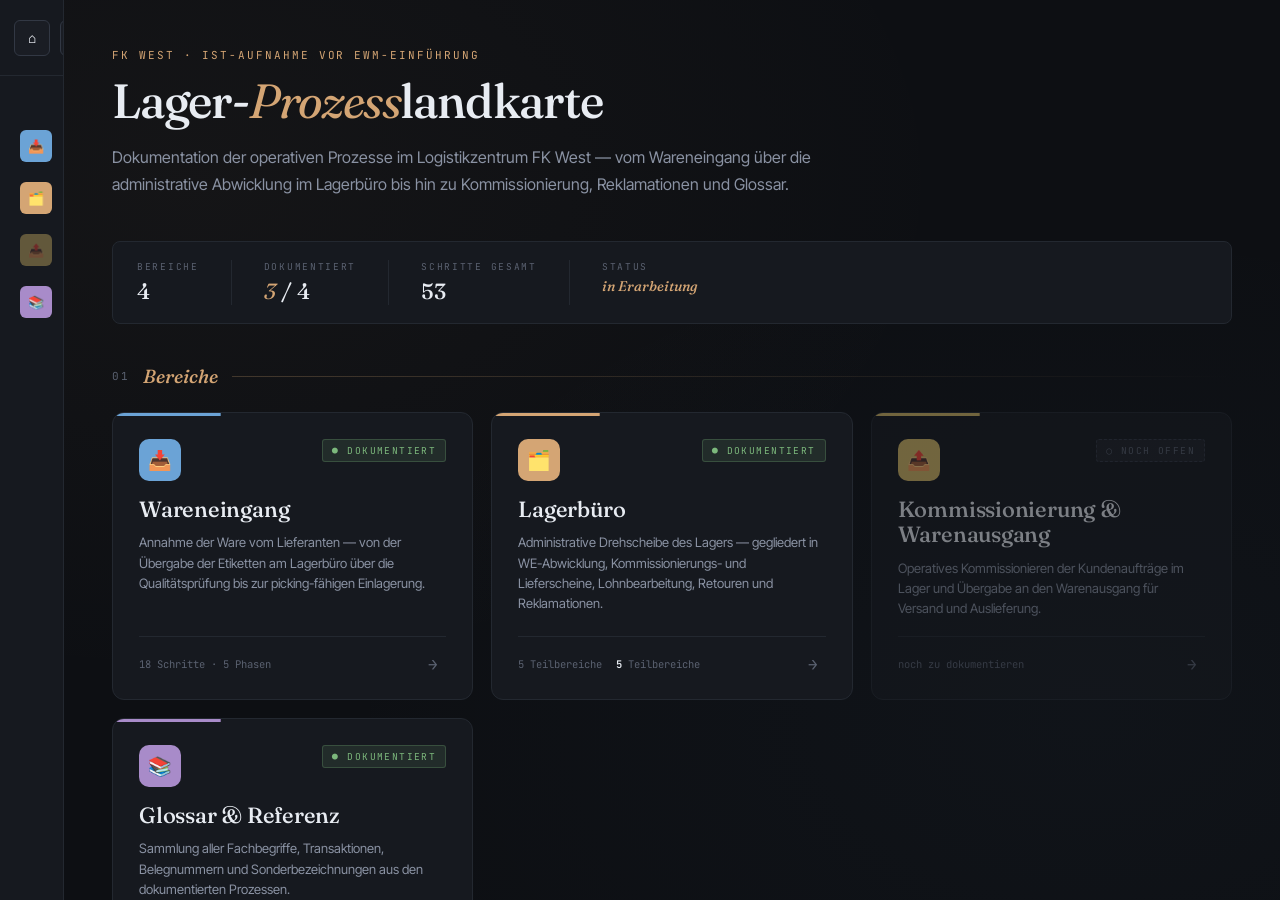
==== index.html @ 5bb80fdd "Add files via upload" ====
<!DOCTYPE html>
<html lang="de">
<head>
<meta charset="UTF-8">
<meta name="viewport" content="width=device-width, initial-scale=1.0">
<title>Lager-Prozesslandkarte FK West</title>
<link rel="preconnect" href="https://fonts.googleapis.com">
<link rel="preconnect" href="https://fonts.gstatic.com" crossorigin>
<link href="https://fonts.googleapis.com/css2?family=JetBrains+Mono:wght@400;500;600&family=Fraunces:opsz,wght@9..144,400;9..144,500;9..144,600;9..144,700&family=Inter+Tight:wght@300;400;500;600;700&display=swap" rel="stylesheet">
<style>
  :root {
    --bg: #0d0f13;
    --bg-elevated: #16191f;
    --bg-card: #1a1d24;
    --bg-subtle: #12141a;
    --border: #232830;
    --border-bright: #323844;
    --text: #e8ecf2;
    --text-muted: #8a92a3;
    --text-dim: #5a6170;
    --accent: #d4a574;
    --accent-bright: #e8b97f;
    --accent-dim: #8b6f4f;
    --blue: #6ba3d6;
    --green: #7cb87c;
    --yellow: #d4b867;
    --red: #cf6f6f;
    --purple: #a88bc9;
  }

  * { box-sizing: border-box; margin: 0; padding: 0; }
  html, body { height: 100%; overflow: hidden; }

  body {
    font-family: 'Inter Tight', sans-serif;
    background: var(--bg);
    color: var(--text);
    background-image:
      radial-gradient(ellipse at 15% 20%, rgba(212, 165, 116, 0.04), transparent 50%),
      radial-gradient(ellipse at 85% 80%, rgba(107, 163, 214, 0.03), transparent 50%);
  }

  .app {
    display: grid;
    grid-template-columns: auto 1fr;
    height: 100vh;
    width: 100vw;
  }

  /* ============= SIDEBAR ============= */
  .sidebar {
    background: var(--bg-elevated);
    border-right: 1px solid var(--border);
    display: flex;
    flex-direction: column;
    width: 64px;
    transition: width 0.4s cubic-bezier(0.32, 0.72, 0, 1);
    overflow: hidden;
    position: relative;
    z-index: 20;
  }

  .sidebar.expanded { width: 340px; }

  .sidebar-header {
    padding: 16px 14px;
    border-bottom: 1px solid var(--border);
    display: flex;
    align-items: center;
    gap: 10px;
    min-height: 76px;
    flex-shrink: 0;
  }

  .sb-btn {
    width: 36px;
    height: 36px;
    border: 1px solid var(--border-bright);
    background: var(--bg-card);
    color: var(--text);
    border-radius: 6px;
    cursor: pointer;
    display: flex;
    align-items: center;
    justify-content: center;
    transition: all 0.2s;
    flex-shrink: 0;
    font-family: 'JetBrains Mono', monospace;
    font-size: 14px;
  }

  .sb-btn:hover {
    border-color: var(--accent);
    color: var(--accent);
  }

  .sidebar-title {
    overflow: hidden;
    white-space: nowrap;
    opacity: 0;
    transition: opacity 0.3s;
  }

  .sidebar.expanded .sidebar-title {
    opacity: 1;
    transition-delay: 0.15s;
  }

  .sidebar-title .eyebrow {
    font-family: 'JetBrains Mono', monospace;
    font-size: 9px;
    letter-spacing: 0.18em;
    color: var(--accent);
    text-transform: uppercase;
    margin-bottom: 4px;
  }

  .sidebar-title h1 {
    font-family: 'Fraunces', serif;
    font-weight: 500;
    font-size: 17px;
    line-height: 1.15;
    letter-spacing: -0.01em;
  }

  .sidebar-title h1 em {
    font-style: italic;
    color: var(--accent);
    font-weight: 400;
  }

  .sidebar-content {
    flex: 1;
    overflow-y: auto;
    overflow-x: hidden;
    padding: 16px 12px 32px;
  }

  .sidebar.expanded .sidebar-content { padding: 16px 18px 32px; }

  .sidebar-content::-webkit-scrollbar { width: 6px; }
  .sidebar-content::-webkit-scrollbar-track { background: transparent; }
  .sidebar-content::-webkit-scrollbar-thumb {
    background: var(--border-bright);
    border-radius: 3px;
  }

  .sb-section-heading {
    font-family: 'JetBrains Mono', monospace;
    font-size: 9px;
    letter-spacing: 0.2em;
    color: var(--text-dim);
    text-transform: uppercase;
    padding: 8px 8px 12px;
    border-bottom: 1px solid var(--border);
    margin-bottom: 8px;
    margin-top: 14px;
    opacity: 0;
    transition: opacity 0.3s;
    height: 0;
    overflow: hidden;
  }

  .sb-section-heading:first-child {
    margin-top: 0;
  }

  .sidebar.expanded .sb-section-heading {
    opacity: 1;
    height: auto;
    transition-delay: 0.15s;
  }

  .sb-divider {
    height: 1px;
    background: var(--border);
    margin: 14px 0;
    opacity: 0;
    transition: opacity 0.3s;
  }

  .sidebar.expanded .sb-divider {
    opacity: 1;
    transition-delay: 0.15s;
  }

  .sb-link {
    display: flex;
    align-items: center;
    gap: 12px;
    padding: 9px 8px;
    border-radius: 6px;
    cursor: pointer;
    transition: all 0.2s;
    margin-bottom: 2px;
    position: relative;
  }

  .sb-link:hover { background: var(--bg-card); }
  .sb-link.active { background: var(--bg-card); }

  .sb-link.active::before {
    content: '';
    position: absolute;
    left: -10px; top: 50%;
    transform: translateY(-50%);
    width: 3px; height: 18px;
    background: var(--accent);
    border-radius: 0 2px 2px 0;
  }

  .sb-link.disabled {
    cursor: not-allowed;
    opacity: 0.4;
  }
  .sb-link.disabled:hover { background: transparent; }

  .sb-icon {
    width: 32px;
    height: 32px;
    border-radius: 6px;
    background: var(--area-color, var(--accent));
    display: flex;
    align-items: center;
    justify-content: center;
    font-size: 13px;
    flex-shrink: 0;
  }

  .sb-text {
    overflow: hidden;
    white-space: nowrap;
    text-overflow: ellipsis;
    font-size: 12.5px;
    color: var(--text);
    opacity: 0;
    transition: opacity 0.3s;
    flex: 1;
  }

  .sidebar.expanded .sb-text {
    opacity: 1;
    transition-delay: 0.15s;
  }

  /* Step links in sidebar */
  .sb-step-link {
    display: flex;
    align-items: center;
    gap: 11px;
    padding: 8px 8px;
    border-radius: 6px;
    cursor: pointer;
    transition: all 0.2s;
    margin-bottom: 2px;
    position: relative;
  }

  .sb-step-link:hover { background: var(--bg-card); }
  .sb-step-link.active { background: var(--bg-card); }

  .sb-step-link.active::before {
    content: '';
    position: absolute;
    left: -10px; top: 50%;
    transform: translateY(-50%);
    width: 3px; height: 18px;
    background: var(--accent);
    border-radius: 0 2px 2px 0;
  }

  .sb-step-num {
    width: 30px;
    height: 30px;
    background: var(--bg-card);
    border: 1.5px solid var(--role-color, var(--blue));
    display: flex;
    align-items: center;
    justify-content: center;
    font-family: 'JetBrains Mono', monospace;
    font-size: 10.5px;
    font-weight: 500;
    color: var(--text-muted);
    flex-shrink: 0;
    position: relative;
    transition: all 0.2s;
  }

  .sb-step-link.type-process .sb-step-num { border-radius: 50%; }
  .sb-step-link.type-decision .sb-step-num {
    border-radius: 3px;
    transform: rotate(45deg);
  }
  .sb-step-link.type-decision .sb-step-num span {
    transform: rotate(-45deg);
    display: block;
  }
  .sb-step-link.type-issue .sb-step-num {
    border-radius: 3px;
    clip-path: polygon(25% 0%, 75% 0%, 100% 50%, 75% 100%, 25% 100%, 0% 50%);
  }
  .sb-step-link.type-success .sb-step-num {
    border-radius: 7px;
    position: relative;
  }
  .sb-step-link.type-success .sb-step-num::after {
    content: '';
    position: absolute;
    bottom: -2px; right: -2px;
    width: 6px; height: 6px;
    background: var(--role-color, var(--accent));
    border: 1.5px solid var(--bg-elevated);
    border-radius: 50%;
  }

  .sb-step-link.conditional .sb-step-num {
    border-style: dashed;
  }

  .sb-step-link.active .sb-step-num {
    background: var(--role-color, var(--accent));
    color: var(--bg);
  }

  .sb-step-text {
    overflow: hidden;
    white-space: nowrap;
    text-overflow: ellipsis;
    font-size: 12.5px;
    color: var(--text);
    opacity: 0;
    transition: opacity 0.3s;
    flex: 1;
  }

  .sidebar.expanded .sb-step-text { opacity: 1; transition-delay: 0.15s; }

  /* ============= STAGE ============= */
  .stage {
    position: relative;
    overflow-y: auto;
    overflow-x: hidden;
    height: 100vh;
    scroll-behavior: smooth;
  }

  .stage::-webkit-scrollbar { width: 8px; }
  .stage::-webkit-scrollbar-track { background: transparent; }
  .stage::-webkit-scrollbar-thumb {
    background: var(--border-bright);
    border-radius: 4px;
  }

  .view {
    display: none;
    animation: viewIn 0.4s cubic-bezier(0.32, 0.72, 0, 1);
  }

  .view.active { display: block; }

  @keyframes viewIn {
    from { opacity: 0; transform: translateY(12px); }
    to { opacity: 1; transform: translateY(0); }
  }

  /* ============= BREADCRUMB ============= */
  .breadcrumb {
    position: sticky;
    top: 0;
    z-index: 10;
    padding: 18px 48px;
    background: rgba(13, 15, 19, 0.85);
    backdrop-filter: blur(20px);
    border-bottom: 1px solid var(--border);
    display: flex;
    align-items: center;
    gap: 10px;
    flex-wrap: wrap;
    font-size: 13px;
    font-family: 'JetBrains Mono', monospace;
    color: var(--text-dim);
  }

  .breadcrumb a {
    color: var(--text-muted);
    cursor: pointer;
    text-decoration: none;
    transition: color 0.2s;
  }

  .breadcrumb a:hover { color: var(--accent); }

  .breadcrumb .sep {
    color: var(--text-dim);
    opacity: 0.6;
  }

  .breadcrumb .current {
    color: var(--accent);
    font-weight: 500;
  }

  /* ============= HOME / SUB-HOME ============= */
  .home-wrap {
    padding: 48px 48px 100px;
    max-width: 1280px;
    margin: 0 auto;
  }

  .hero {
    margin-bottom: 44px;
    max-width: 760px;
  }

  .hero .eyebrow {
    font-family: 'JetBrains Mono', monospace;
    font-size: 11px;
    letter-spacing: 0.18em;
    color: var(--accent);
    text-transform: uppercase;
    margin-bottom: 14px;
  }

  .hero h1 {
    font-family: 'Fraunces', serif;
    font-weight: 500;
    font-size: 48px;
    line-height: 1.05;
    letter-spacing: -0.025em;
    margin-bottom: 18px;
  }

  .hero h1 em {
    font-style: italic;
    color: var(--accent);
    font-weight: 400;
  }

  .hero p {
    font-size: 16px;
    line-height: 1.65;
    color: var(--text-muted);
  }

  .meta-bar {
    display: flex;
    gap: 32px;
    margin-bottom: 40px;
    padding: 18px 24px;
    background: var(--bg-elevated);
    border: 1px solid var(--border);
    border-radius: 8px;
    flex-wrap: wrap;
  }

  .meta-item {
    display: flex;
    flex-direction: column;
    gap: 4px;
  }

  .meta-label {
    font-family: 'JetBrains Mono', monospace;
    font-size: 9.5px;
    letter-spacing: 0.18em;
    color: var(--text-dim);
    text-transform: uppercase;
  }

  .meta-value {
    font-family: 'Fraunces', serif;
    font-size: 22px;
    font-weight: 500;
    color: var(--text);
  }

  .meta-value em {
    color: var(--accent);
    font-style: italic;
    font-weight: 400;
  }

  .meta-divider {
    width: 1px;
    background: var(--border);
  }

  .section-title {
    display: flex;
    align-items: center;
    gap: 14px;
    margin-bottom: 24px;
    margin-top: 8px;
  }

  .section-title .sec-num {
    font-family: 'JetBrains Mono', monospace;
    font-size: 11px;
    letter-spacing: 0.15em;
    color: var(--text-dim);
    text-transform: uppercase;
  }

  .section-title .sec-name {
    font-family: 'Fraunces', serif;
    font-style: italic;
    font-size: 19px;
    color: var(--accent);
    font-weight: 500;
  }

  .section-title .sec-line {
    flex: 1;
    height: 1px;
    background: linear-gradient(90deg, var(--accent-dim), transparent);
    opacity: 0.4;
  }

  .grid {
    display: grid;
    grid-template-columns: repeat(auto-fill, minmax(320px, 1fr));
    gap: 18px;
  }

  .card {
    background: var(--bg-elevated);
    border: 1px solid var(--border);
    border-radius: 12px;
    padding: 26px 26px 22px;
    cursor: pointer;
    transition: all 0.3s cubic-bezier(0.32, 0.72, 0, 1);
    position: relative;
    overflow: hidden;
    display: flex;
    flex-direction: column;
    min-height: 240px;
  }

  .card::before {
    content: '';
    position: absolute;
    top: 0; left: 0; right: 0;
    height: 3px;
    background: var(--area-color, var(--accent));
    transform: scaleX(0.3);
    transform-origin: left;
    transition: transform 0.4s cubic-bezier(0.32, 0.72, 0, 1);
  }

  .card:hover {
    border-color: var(--area-color, var(--accent));
    transform: translateY(-3px);
    box-shadow: 0 12px 32px rgba(0,0,0,0.3);
  }

  .card:hover::before { transform: scaleX(1); }

  .card.disabled {
    cursor: not-allowed;
    opacity: 0.5;
  }

  .card.disabled:hover {
    transform: none;
    border-color: var(--border);
    box-shadow: none;
  }

  .card.disabled:hover::before { transform: scaleX(0.3); }

  .card-head {
    display: flex;
    align-items: flex-start;
    justify-content: space-between;
    gap: 16px;
    margin-bottom: 16px;
  }

  .card-icon {
    width: 42px;
    height: 42px;
    border-radius: 10px;
    background: var(--area-color, var(--accent));
    display: flex;
    align-items: center;
    justify-content: center;
    font-size: 19px;
    flex-shrink: 0;
  }

  .card-status {
    font-family: 'JetBrains Mono', monospace;
    font-size: 9.5px;
    letter-spacing: 0.15em;
    text-transform: uppercase;
    padding: 4px 9px;
    border-radius: 3px;
    flex-shrink: 0;
  }

  .card-status.ready {
    background: rgba(124, 184, 124, 0.12);
    color: var(--green);
    border: 1px solid rgba(124, 184, 124, 0.25);
  }

  .card-status.todo {
    background: rgba(138, 146, 163, 0.08);
    color: var(--text-dim);
    border: 1px dashed var(--border-bright);
  }

  .card h3 {
    font-family: 'Fraunces', serif;
    font-weight: 500;
    font-size: 22px;
    line-height: 1.15;
    letter-spacing: -0.01em;
    margin-bottom: 10px;
  }

  .card-desc {
    font-size: 13px;
    line-height: 1.55;
    color: var(--text-muted);
    flex: 1;
    margin-bottom: 18px;
  }

  .card-foot {
    display: flex;
    align-items: center;
    justify-content: space-between;
    gap: 12px;
    padding-top: 14px;
    border-top: 1px solid var(--border);
  }

  .card-stats {
    display: flex;
    gap: 14px;
    font-family: 'JetBrains Mono', monospace;
    font-size: 10.5px;
    color: var(--text-dim);
    flex-wrap: wrap;
  }

  .card-stats span strong {
    color: var(--text);
    font-weight: 600;
  }

  .card-arrow {
    width: 26px;
    height: 26px;
    display: flex;
    align-items: center;
    justify-content: center;
    color: var(--text-dim);
    font-family: 'JetBrains Mono', monospace;
    font-size: 16px;
    transition: all 0.3s;
  }

  .card:hover .card-arrow {
    color: var(--area-color, var(--accent));
    transform: translateX(4px);
  }

  .card.disabled:hover .card-arrow {
    color: var(--text-dim);
    transform: none;
  }

  .back-button {
    display: inline-flex;
    align-items: center;
    gap: 10px;
    padding: 11px 18px;
    background: var(--bg-elevated);
    border: 1px solid var(--border-bright);
    border-radius: 6px;
    color: var(--text);
    cursor: pointer;
    font-family: inherit;
    font-size: 13px;
    transition: all 0.2s;
    margin-bottom: 28px;
  }

  .back-button:hover {
    border-color: var(--accent);
    color: var(--accent);
  }

  .info-banner {
    background: rgba(212, 165, 116, 0.06);
    border: 1px solid rgba(212, 165, 116, 0.2);
    border-radius: 8px;
    padding: 14px 20px;
    margin-bottom: 32px;
    display: flex;
    gap: 14px;
    align-items: flex-start;
    font-size: 13.5px;
    line-height: 1.55;
    color: var(--text);
  }

  .info-banner-icon {
    color: var(--accent);
    font-size: 16px;
    flex-shrink: 0;
    margin-top: 2px;
  }

  /* ============= FLOW ============= */
  .stage-header {
    position: sticky;
    top: 0;
    z-index: 10;
    padding: 22px 48px 20px;
    background: rgba(13, 15, 19, 0.85);
    backdrop-filter: blur(20px);
    border-bottom: 1px solid var(--border);
    display: flex;
    justify-content: space-between;
    align-items: center;
    gap: 24px;
    flex-wrap: wrap;
  }

  .stage-title-block .stage-eyebrow {
    font-family: 'JetBrains Mono', monospace;
    font-size: 10px;
    letter-spacing: 0.18em;
    color: var(--accent);
    text-transform: uppercase;
    margin-bottom: 6px;
  }

  .stage-title-block h2 {
    font-family: 'Fraunces', serif;
    font-weight: 500;
    font-size: 26px;
    line-height: 1;
    letter-spacing: -0.02em;
  }

  .stage-title-block h2 em {
    font-style: italic;
    color: var(--accent);
    font-weight: 400;
  }

  .legend {
    display: flex;
    gap: 28px;
    flex-wrap: wrap;
    align-items: center;
  }

  .legend-group {
    display: flex;
    flex-direction: column;
    gap: 6px;
  }

  .legend-group-label {
    font-family: 'JetBrains Mono', monospace;
    font-size: 9px;
    letter-spacing: 0.18em;
    color: var(--text-dim);
    text-transform: uppercase;
  }

  .legend-items {
    display: flex;
    gap: 14px;
    flex-wrap: wrap;
    font-size: 11px;
    font-family: 'Inter Tight', sans-serif;
    color: var(--text-muted);
  }

  .legend-item {
    display: flex;
    align-items: center;
    gap: 7px;
  }

  .legend-dot {
    width: 9px;
    height: 9px;
    border-radius: 50%;
    flex-shrink: 0;
  }

  .shape-icon {
    width: 14px;
    height: 14px;
    border: 1.5px solid var(--text-muted);
    background: transparent;
    flex-shrink: 0;
    display: inline-block;
  }
  .shape-icon.shape-process { border-radius: 50%; }
  .shape-icon.shape-decision {
    transform: rotate(45deg);
    border-radius: 2px;
    width: 11px; height: 11px;
  }
  .shape-icon.shape-issue {
    clip-path: polygon(25% 0%, 75% 0%, 100% 50%, 75% 100%, 25% 100%, 0% 50%);
    background: var(--text-muted);
    border: none;
    width: 14px;
    height: 13px;
  }
  .shape-icon.shape-success {
    border-radius: 4px;
    position: relative;
  }
  .shape-icon.shape-success::after {
    content: '';
    position: absolute;
    bottom: -2px; right: -2px;
    width: 5px; height: 5px;
    background: var(--text-muted);
    border-radius: 50%;
    border: 1px solid var(--bg);
  }
  .shape-icon.shape-conditional {
    border-radius: 50%;
    border-style: dashed;
  }

  .flow {
    padding: 50px 48px 60px;
    max-width: 1200px;
    margin: 0 auto;
    position: relative;
  }

  .flow-phase {
    margin-bottom: 24px;
  }

  .flow-phase-header {
    display: flex;
    align-items: center;
    gap: 16px;
    margin-bottom: 20px;
    padding-left: 78px;
  }

  .flow-phase-number {
    font-family: 'JetBrains Mono', monospace;
    font-size: 10px;
    letter-spacing: 0.2em;
    color: var(--text-dim);
    text-transform: uppercase;
  }

  .flow-phase-name {
    font-family: 'Fraunces', serif;
    font-style: italic;
    font-size: 17px;
    color: var(--accent);
    font-weight: 500;
  }

  .flow-phase-line {
    flex: 1;
    height: 1px;
    background: linear-gradient(90deg, var(--accent-dim), transparent);
    opacity: 0.4;
  }

  .flow-node {
    position: relative;
    margin-bottom: 8px;
  }

  .flow-node::before {
    content: '';
    position: absolute;
    left: 31px;
    top: 0;
    bottom: -8px;
    width: 2px;
    background: linear-gradient(180deg, var(--border-bright), var(--border));
    z-index: 0;
  }

  .flow-node:last-child::before { display: none; }
  .flow-phase:last-child .flow-node:last-child::before { display: none; }

  .flow-node.conditional::before {
    background: repeating-linear-gradient(
      180deg,
      var(--yellow) 0,
      var(--yellow) 4px,
      transparent 4px,
      transparent 8px
    );
    opacity: 0.4;
  }

  .flow-node-row {
    display: flex;
    align-items: stretch;
    gap: 24px;
    cursor: pointer;
    position: relative;
    z-index: 2;
  }

  .flow-bullet {
    width: 64px;
    flex-shrink: 0;
    display: flex;
    align-items: flex-start;
    justify-content: center;
    padding-top: 14px;
    position: relative;
  }

  .flow-bullet-shape {
    width: 40px;
    height: 40px;
    background: var(--bg-elevated);
    border: 2px solid var(--role-color, var(--accent));
    display: flex;
    align-items: center;
    justify-content: center;
    font-family: 'JetBrains Mono', monospace;
    font-size: 12px;
    font-weight: 600;
    color: var(--text);
    transition: all 0.3s cubic-bezier(0.32, 0.72, 0, 1);
    position: relative;
    z-index: 3;
  }

  .flow-node.type-process .flow-bullet-shape { border-radius: 50%; }
  .flow-node.type-decision .flow-bullet-shape {
    border-radius: 4px;
    transform: rotate(45deg);
  }
  .flow-node.type-decision .flow-bullet-shape > span {
    transform: rotate(-45deg);
    display: block;
  }
  .flow-node.type-issue .flow-bullet-shape {
    border-radius: 4px;
    clip-path: polygon(25% 0%, 75% 0%, 100% 50%, 75% 100%, 25% 100%, 0% 50%);
    border: none;
    background: var(--role-color, var(--accent));
    width: 44px;
    height: 40px;
  }
  .flow-node.type-issue .flow-bullet-shape::before {
    content: '';
    position: absolute;
    inset: 2px;
    background: var(--bg-elevated);
    clip-path: polygon(25% 0%, 75% 0%, 100% 50%, 75% 100%, 25% 100%, 0% 50%);
  }
  .flow-node.type-issue .flow-bullet-shape > span {
    position: relative;
    z-index: 1;
  }
  .flow-node.type-success .flow-bullet-shape {
    border-radius: 8px;
    position: relative;
  }
  .flow-node.type-success .flow-bullet-shape::after {
    content: '';
    position: absolute;
    bottom: -3px; right: -3px;
    width: 10px; height: 10px;
    background: var(--role-color, var(--accent));
    border: 2px solid var(--bg-elevated);
    border-radius: 50%;
    z-index: 4;
  }

  .flow-node.conditional .flow-bullet-shape {
    border-style: dashed;
    background: var(--bg-elevated);
  }
  .flow-node.conditional.type-issue .flow-bullet-shape {
    background: transparent;
    border: 2px dashed var(--role-color, var(--accent));
  }
  .flow-node.conditional.type-issue .flow-bullet-shape::before { display: none; }

  .flow-node-row:hover .flow-bullet-shape {
    transform: scale(1.08);
    box-shadow: 0 0 0 6px rgba(212, 165, 116, 0.08);
  }
  .flow-node.type-decision .flow-node-row:hover .flow-bullet-shape {
    transform: rotate(45deg) scale(1.08);
  }

  .flow-node.expanded .flow-bullet-shape {
    background: var(--role-color, var(--accent));
    color: var(--bg);
    transform: scale(1.1);
    box-shadow: 0 0 0 8px rgba(212, 165, 116, 0.12);
  }
  .flow-node.expanded.type-decision .flow-bullet-shape {
    transform: rotate(45deg) scale(1.1);
  }
  .flow-node.expanded.type-issue .flow-bullet-shape::before {
    background: var(--role-color, var(--accent));
  }
  .flow-node.expanded.type-issue .flow-bullet-shape > span {
    color: var(--bg);
  }

  .flow-card {
    flex: 1;
    background: var(--bg-elevated);
    border: 1px solid var(--border);
    border-radius: 10px;
    padding: 18px 24px;
    transition: all 0.3s cubic-bezier(0.32, 0.72, 0, 1);
    position: relative;
  }

  .flow-node-row:hover .flow-card {
    border-color: var(--border-bright);
    transform: translateX(4px);
  }

  .flow-node.expanded .flow-card {
    border-color: var(--role-color, var(--accent));
    transform: translateX(0);
    box-shadow: 0 8px 32px rgba(0,0,0,0.3);
  }

  .flow-card-head {
    display: flex;
    align-items: center;
    justify-content: space-between;
    gap: 16px;
  }

  .flow-card-head-left {
    display: flex;
    align-items: center;
    gap: 14px;
    flex-wrap: wrap;
  }

  .flow-card-title {
    font-family: 'Fraunces', serif;
    font-size: 19px;
    font-weight: 500;
    line-height: 1.2;
    letter-spacing: -0.01em;
  }

  .flow-card-meta {
    display: flex;
    align-items: center;
    gap: 10px;
    flex-wrap: wrap;
  }

  .role-pill {
    display: inline-flex;
    align-items: center;
    gap: 7px;
    padding: 4px 11px 4px 8px;
    background: var(--bg-card);
    border: 1px solid var(--border);
    border-radius: 20px;
    font-size: 11.5px;
    color: var(--text);
  }

  .role-pill .role-dot {
    width: 7px;
    height: 7px;
    border-radius: 50%;
    background: var(--role-color, var(--accent));
    flex-shrink: 0;
  }

  .role-pill .role-label {
    font-family: 'JetBrains Mono', monospace;
    font-size: 9.5px;
    letter-spacing: 0.1em;
    color: var(--text-dim);
    text-transform: uppercase;
  }

  .conditional-pill {
    display: inline-flex;
    align-items: center;
    gap: 5px;
    padding: 3px 9px;
    background: rgba(212, 184, 103, 0.1);
    border: 1px dashed rgba(212, 184, 103, 0.4);
    border-radius: 20px;
    font-family: 'JetBrains Mono', monospace;
    font-size: 9.5px;
    letter-spacing: 0.1em;
    color: var(--yellow);
    text-transform: uppercase;
  }

  .expand-icon {
    width: 28px;
    height: 28px;
    border-radius: 50%;
    background: var(--bg-card);
    border: 1px solid var(--border);
    display: flex;
    align-items: center;
    justify-content: center;
    flex-shrink: 0;
    transition: all 0.3s cubic-bezier(0.32, 0.72, 0, 1);
    color: var(--text-muted);
    font-size: 12px;
    font-family: 'JetBrains Mono', monospace;
  }

  .flow-node.expanded .expand-icon {
    transform: rotate(180deg);
    background: var(--bg-elevated);
    border-color: var(--accent);
    color: var(--accent);
  }

  .flow-card-body {
    max-height: 0;
    overflow: hidden;
    transition: max-height 0.5s cubic-bezier(0.32, 0.72, 0, 1);
  }

  .flow-node.expanded .flow-card-body { max-height: 2400px; }

  .flow-card-body-inner {
    padding-top: 22px;
    margin-top: 18px;
    border-top: 1px solid var(--border);
    opacity: 0;
    transform: translateY(-8px);
    transition: opacity 0.3s, transform 0.3s;
  }

  .flow-node.expanded .flow-card-body-inner {
    opacity: 1;
    transform: translateY(0);
    transition-delay: 0.15s;
  }

  .conditional-banner {
    display: flex;
    gap: 12px;
    padding: 12px 16px;
    background: rgba(212, 184, 103, 0.06);
    border: 1px dashed rgba(212, 184, 103, 0.25);
    border-radius: 6px;
    margin-bottom: 18px;
    font-size: 12.5px;
    color: var(--yellow);
    line-height: 1.5;
  }

  .conditional-banner-icon {
    color: var(--yellow);
    font-size: 14px;
    flex-shrink: 0;
  }

  .body-section { margin-bottom: 22px; }
  .body-section:last-child { margin-bottom: 0; }

  .body-section-title {
    font-family: 'JetBrains Mono', monospace;
    font-size: 9.5px;
    font-weight: 600;
    letter-spacing: 0.2em;
    text-transform: uppercase;
    color: var(--text-dim);
    margin-bottom: 12px;
    display: flex;
    align-items: center;
    gap: 8px;
  }

  .body-section-title::before {
    content: '';
    width: 3px;
    height: 3px;
    background: var(--accent);
    border-radius: 50%;
  }

  .description-text {
    font-size: 14.5px;
    line-height: 1.65;
    color: var(--text);
  }

  .activity-list {
    list-style: none;
    counter-reset: ac;
    display: flex;
    flex-direction: column;
    gap: 4px;
  }

  .activity-list li {
    font-size: 13.5px;
    line-height: 1.55;
    color: var(--text);
    padding: 9px 12px 9px 38px;
    position: relative;
    background: var(--bg-card);
    border-radius: 6px;
    counter-increment: ac;
  }

  .activity-list li::before {
    content: counter(ac, decimal-leading-zero);
    position: absolute;
    left: 12px;
    top: 11px;
    font-family: 'JetBrains Mono', monospace;
    font-size: 10px;
    color: var(--accent-dim);
    font-weight: 600;
  }

  .meta-row {
    display: grid;
    grid-template-columns: 1fr 1fr;
    gap: 18px;
  }

  @media (max-width: 720px) {
    .meta-row { grid-template-columns: 1fr; }
  }

  .tag-cloud {
    display: flex;
    flex-wrap: wrap;
    gap: 6px;
  }

  .tag {
    display: inline-flex;
    align-items: center;
    gap: 6px;
    padding: 6px 11px;
    border-radius: 4px;
    font-family: 'JetBrains Mono', monospace;
    font-size: 11px;
    line-height: 1.2;
  }

  .tag.doc {
    background: rgba(212, 165, 116, 0.07);
    border: 1px dashed var(--accent-dim);
    color: var(--accent);
  }

  .tag.interface {
    background: rgba(107, 163, 214, 0.08);
    border: 1px solid rgba(107, 163, 214, 0.25);
    color: var(--blue);
  }

  .empty-note {
    font-size: 12px;
    color: var(--text-dim);
    font-style: italic;
  }

  /* ============= EXTRAS ============= */
  .extras {
    padding: 20px 0 80px;
    max-width: 1200px;
    margin: 0 auto;
  }

  .extras-section {
    margin-bottom: 44px;
    padding: 0 48px;
  }

  .extras-section:last-child { margin-bottom: 0; }

  .ex-title {
    display: flex;
    align-items: center;
    gap: 14px;
    margin-bottom: 22px;
  }

  .ex-num {
    font-family: 'JetBrains Mono', monospace;
    font-size: 11px;
    letter-spacing: 0.15em;
    color: var(--text-dim);
    text-transform: uppercase;
  }

  .ex-name {
    font-family: 'Fraunces', serif;
    font-style: italic;
    font-size: 19px;
    color: var(--accent);
    font-weight: 500;
  }

  .ex-line {
    flex: 1;
    height: 1px;
    background: linear-gradient(90deg, var(--accent-dim), transparent);
    opacity: 0.4;
  }

  .sf-grid {
    display: grid;
    grid-template-columns: repeat(auto-fill, minmax(340px, 1fr));
    gap: 14px;
  }

  .sf-card {
    background: var(--bg-elevated);
    border: 1px solid var(--border);
    border-radius: 8px;
    overflow: hidden;
    transition: border-color 0.2s;
  }

  .sf-card:hover { border-color: var(--border-bright); }

  .sf-head {
    padding: 14px 18px;
    cursor: pointer;
    display: flex;
    align-items: center;
    justify-content: space-between;
    gap: 14px;
    user-select: none;
  }

  .sf-head:hover { background: var(--bg-card); }

  .sf-head-title {
    font-family: 'Fraunces', serif;
    font-size: 15px;
    font-weight: 500;
    line-height: 1.25;
  }

  .sf-toggle {
    font-family: 'JetBrains Mono', monospace;
    font-size: 12px;
    color: var(--text-dim);
    transition: transform 0.3s;
    flex-shrink: 0;
  }

  .sf-card.open .sf-toggle {
    transform: rotate(180deg);
    color: var(--accent);
  }

  .sf-body {
    max-height: 0;
    overflow: hidden;
    transition: max-height 0.4s cubic-bezier(0.32, 0.72, 0, 1);
  }

  .sf-card.open .sf-body { max-height: 800px; }

  .sf-body-inner {
    padding: 0 18px 16px;
    border-top: 1px solid var(--border);
    padding-top: 14px;
  }

  .sf-desc {
    font-size: 13px;
    line-height: 1.6;
    color: var(--text);
    margin-bottom: 12px;
  }

  .sf-acts {
    list-style: none;
    counter-reset: sfa;
  }

  .sf-acts li {
    font-size: 12.5px;
    line-height: 1.5;
    color: var(--text-muted);
    padding: 6px 0 6px 22px;
    position: relative;
    counter-increment: sfa;
  }

  .sf-acts li::before {
    content: counter(sfa, decimal-leading-zero);
    position: absolute;
    left: 0;
    color: var(--accent-dim);
    font-family: 'JetBrains Mono', monospace;
    font-size: 9px;
    font-weight: 600;
    top: 8px;
  }

  .info-list {
    list-style: none;
    background: var(--bg-elevated);
    border: 1px solid var(--border);
    border-radius: 8px;
    padding: 4px 0;
  }

  .info-list li {
    padding: 12px 20px;
    font-size: 13.5px;
    line-height: 1.55;
    color: var(--text);
    border-bottom: 1px solid var(--border);
  }

  .info-list li:last-child { border-bottom: none; }

  /* ============= GLOSSAR PAGE ============= */
  .glossar-grid {
    display: grid;
    grid-template-columns: repeat(auto-fill, minmax(320px, 1fr));
    gap: 14px;
  }

  .glossar-item {
    background: var(--bg-elevated);
    border: 1px solid var(--border);
    border-radius: 8px;
    padding: 18px 22px;
    transition: border-color 0.2s;
  }

  .glossar-item:hover { border-color: var(--border-bright); }

  .glossar-item .term {
    font-family: 'JetBrains Mono', monospace;
    font-size: 13px;
    font-weight: 600;
    color: var(--accent);
    letter-spacing: 0.05em;
    margin-bottom: 8px;
    display: block;
  }

  .glossar-item .def {
    font-size: 13.5px;
    line-height: 1.55;
    color: var(--text);
  }

  .glossar-item .cat {
    font-family: 'JetBrains Mono', monospace;
    font-size: 9px;
    letter-spacing: 0.15em;
    color: var(--text-dim);
    text-transform: uppercase;
    margin-top: 10px;
    display: block;
  }

  /* ============= EMPTY ============= */
  .empty-area {
    padding: 80px 48px;
    max-width: 720px;
    margin: 0 auto;
    text-align: center;
  }

  .empty-area-icon {
    font-size: 48px;
    margin-bottom: 24px;
    opacity: 0.5;
  }

  .empty-area h2 {
    font-family: 'Fraunces', serif;
    font-weight: 500;
    font-size: 30px;
    line-height: 1.1;
    margin-bottom: 14px;
  }

  .empty-area p {
    font-size: 14.5px;
    line-height: 1.6;
    color: var(--text-muted);
    margin-bottom: 32px;
  }

  /* ============= MOBILE ============= */
  .mobile-menu {
    display: none;
    width: 36px;
    height: 36px;
    border: 1px solid var(--border-bright);
    background: var(--bg-card);
    color: var(--text);
    border-radius: 6px;
    cursor: pointer;
    align-items: center;
    justify-content: center;
    font-size: 16px;
  }

  .backdrop {
    position: fixed;
    inset: 0;
    background: rgba(0,0,0,0.5);
    backdrop-filter: blur(2px);
    opacity: 0;
    pointer-events: none;
    transition: opacity 0.3s;
    z-index: 15;
  }

  .backdrop.active { opacity: 1; pointer-events: all; }

  @media (min-width: 769px) {
    .backdrop { display: none; }
  }

  @media (max-width: 768px) {
    .sidebar {
      position: fixed;
      left: 0; top: 0; bottom: 0;
      transform: translateX(-100%);
      width: 300px !important;
      box-shadow: 4px 0 20px rgba(0,0,0,0.4);
    }
    .sidebar.expanded { transform: translateX(0); }
    .sidebar:not(.expanded) { transform: translateX(-100%); }
    .app { grid-template-columns: 1fr; }
    .mobile-menu { display: flex !important; }
    .breadcrumb { padding: 14px 20px; font-size: 11px; }
    .stage-header { padding: 16px 20px; }
    .home-wrap { padding: 30px 16px 80px; }
    .hero h1 { font-size: 30px; }
    .hero p { font-size: 14px; }
    .meta-bar { gap: 16px; padding: 14px 18px; }
    .meta-value { font-size: 18px; }
    .grid { grid-template-columns: 1fr; gap: 12px; }
    .card { padding: 22px 22px 18px; min-height: 0; }
    .card h3 { font-size: 18px; }
    .flow { padding: 30px 16px 60px; }
    .flow-phase-header { padding-left: 0; }
    .flow-bullet { width: 48px; }
    .flow-node::before { left: 23px; }
    .flow-bullet-shape { width: 30px; height: 30px; font-size: 10px; }
    .flow-card { padding: 14px 16px; }
    .flow-card-title { font-size: 16px; }
    .stage-title-block h2 { font-size: 20px; }
    .legend { gap: 14px; }
    .extras-section { padding: 0 16px; }
  }
</style>
</head>
<body>

<div class="app">

  <!-- SIDEBAR -->
  <aside class="sidebar" id="sidebar">
    <div class="sidebar-header">
      <button class="sb-btn" id="homeButton" title="Zurück zur Übersicht">⌂</button>
      <button class="sb-btn" id="sidebarToggle" title="Sidebar ein-/ausklappen">
        <span id="toggleIcon">→</span>
      </button>
      <div class="sidebar-title">
        <div class="eyebrow">FK West</div>
        <h1 id="sidebarTitle">Lager-<em>Prozess</em>landkarte</h1>
      </div>
    </div>
    <div class="sidebar-content" id="sidebarContent"></div>
  </aside>

  <!-- STAGE -->
  <main class="stage" id="stage">

    <!-- HOME VIEW -->
    <section class="view active" id="homeView">
      <div class="home-wrap">
        <div class="hero">
          <div class="eyebrow">FK West · Ist-Aufnahme vor EWM-Einführung</div>
          <h1>Lager-<em>Prozess</em>landkarte</h1>
          <p>Dokumentation der operativen Prozesse im Logistikzentrum FK West — vom Wareneingang über die administrative Abwicklung im Lagerbüro bis hin zu Kommissionierung, Reklamationen und Glossar.</p>
        </div>

        <div class="meta-bar" id="homeMetaBar"></div>

        <div class="section-title">
          <span class="sec-num">01</span>
          <span class="sec-name">Bereiche</span>
          <span class="sec-line"></span>
        </div>

        <div class="grid" id="homeGrid"></div>
      </div>
    </section>

    <!-- SUB-HOME (Level 2) -->
    <section class="view" id="subHomeView">
      <div class="home-wrap">
        <button class="back-button" onclick="navigateHome()">← Zurück zur Übersicht</button>
        <div class="hero">
          <div class="eyebrow" id="subHomeEyebrow">Bereich</div>
          <h1 id="subHomeTitle">Bereich</h1>
          <p id="subHomeDesc"></p>
        </div>
        <div class="info-banner" id="subHomeHint" style="display:none;"></div>
        <div class="section-title">
          <span class="sec-num">↳</span>
          <span class="sec-name">Teilbereiche</span>
          <span class="sec-line"></span>
        </div>
        <div class="grid" id="subHomeGrid"></div>
      </div>
    </section>

    <!-- SUB-SUB-HOME (Level 3, e.g. for Reklamationen sub-sub-areas) -->
    <section class="view" id="subSubHomeView">
      <div class="home-wrap">
        <button class="back-button" id="subSubBackBtn">← Zurück</button>
        <div class="hero">
          <div class="eyebrow" id="subSubHomeEyebrow">Teilbereich</div>
          <h1 id="subSubHomeTitle">Teilbereich</h1>
          <p id="subSubHomeDesc"></p>
        </div>
        <div class="info-banner" id="subSubHomeHint" style="display:none;"></div>
        <div class="section-title">
          <span class="sec-num">↳</span>
          <span class="sec-name">Bereiche</span>
          <span class="sec-line"></span>
        </div>
        <div class="grid" id="subSubHomeGrid"></div>
      </div>
    </section>

    <!-- AREA CONTENT VIEW (Flow) -->
    <section class="view" id="areaView">
      <div class="breadcrumb" id="breadcrumb"></div>
      <header class="stage-header">
        <div style="display: flex; align-items: center; gap: 16px;">
          <button class="mobile-menu" id="mobileMenu">☰</button>
          <div class="stage-title-block">
            <div class="stage-eyebrow" id="areaEyebrow"></div>
            <h2 id="areaTitle"></h2>
          </div>
        </div>
        <div class="legend">
          <div class="legend-group">
            <span class="legend-group-label">FORM = TYP</span>
            <div class="legend-items">
              <div class="legend-item"><span class="shape-icon shape-process"></span>Prozess</div>
              <div class="legend-item"><span class="shape-icon shape-decision"></span>Entscheidung</div>
              <div class="legend-item"><span class="shape-icon shape-issue"></span>Mangel</div>
              <div class="legend-item"><span class="shape-icon shape-success"></span>Freigabe</div>
              <div class="legend-item"><span class="shape-icon shape-conditional"></span>bedingt</div>
            </div>
          </div>
          <div class="legend-group">
            <span class="legend-group-label">FARBE = ROLLE</span>
            <div class="legend-items" id="legendRoles"></div>
          </div>
        </div>
      </header>
      <div class="flow" id="flow"></div>
      <div class="extras" id="extras"></div>
    </section>

    <!-- GLOSSAR VIEW -->
    <section class="view" id="glossarView">
      <div class="home-wrap">
        <div class="hero">
          <div class="eyebrow">Referenz · Begriffe & Transaktionen</div>
          <h1>Glossar &amp; <em>Referenz</em></h1>
          <p>Sammlung aller Fachbegriffe, Transaktionen, Belegnummern und Sonderbezeichnungen aus den dokumentierten Prozessen — alphabetisch sortiert nach Kategorie.</p>
        </div>
        <div id="glossarContent"></div>
      </div>
    </section>

    <!-- EMPTY VIEW -->
    <section class="view" id="emptyView">
      <div class="empty-area">
        <div class="empty-area-icon" id="emptyIcon">📋</div>
        <h2 id="emptyTitle"></h2>
        <p id="emptyDesc"></p>
        <button class="back-button" onclick="navigateBack()">← Zurück</button>
      </div>
    </section>

  </main>

  <div class="backdrop" id="backdrop"></div>
</div>

<script>
// ====================================================================
// DATEN
// ====================================================================

const roleColors = {
  'Lieferant / Spediteur': '#a88bc9',
  'WE-Kontrolleur': '#6ba3d6',
  'Warenwirtschaftssystem': '#7cb87c',
  'Lagerbüro': '#d4a574',
  'Einkauf': '#d4b867',
  'Lager / Kommissionierung': '#7cb87c',
  'Kommissionierer': '#7cb87c',
  'Hartmann (extern)': '#a88bc9',
  'Landgard (extern)': '#a88bc9',
  'Fendel (Spedition)': '#cf6f6f',
  'Fremdspedition': '#cf6f6f',
  'Schichtleitung': '#d4b867'
};

// Sidebar role legend (kompakte Liste der Hauptrollen)
const legendRoles = [
  { name: 'Lieferant / Spediteur', color: '#a88bc9' },
  { name: 'WE-Kontrolleur', color: '#6ba3d6' },
  { name: 'WWS / Lager', color: '#7cb87c' },
  { name: 'Lagerbüro', color: '#d4a574' },
  { name: 'Einkauf', color: '#d4b867' },
  { name: 'Spedition', color: '#cf6f6f' }
];

// Areas (Top-Level)
const areas = [
  {
    id: 'wareneingang',
    title: 'Wareneingang',
    titleStyled: 'Waren<em>eingang</em>',
    icon: '📥',
    color: '#6ba3d6',
    description: 'Annahme der Ware vom Lieferanten — von der Übergabe der Etiketten am Lagerbüro über die Qualitätsprüfung bis zur picking-fähigen Einlagerung.',
    statsLine: '18 Schritte · 5 Phasen',
    status: 'ready',
    hasContent: true,
    hasSubAreas: false
  },
  {
    id: 'lagerbuero',
    title: 'Lagerbüro',
    titleStyled: 'Lager<em>büro</em>',
    icon: '🗂️',
    color: '#d4a574',
    description: 'Administrative Drehscheibe des Lagers — gegliedert in WE-Abwicklung, Kommissionierungs- und Lieferscheine, Lohnbearbeitung, Retouren und Reklamationen.',
    statsLine: '5 Teilbereiche',
    status: 'ready',
    hasContent: true,
    hasSubAreas: true,
    hint: 'Im Tagesgeschäft kümmern sich zwei Mitarbeiter speziell um die Lieferanten-Abwicklung. Davon abgesehen übernimmt im Lagerbüro grundsätzlich jeder alle Aufgaben.'
  },
  {
    id: 'kommissionierung',
    title: 'Kommissionierung & Warenausgang',
    titleStyled: 'Kommissionierung & Waren<em>ausgang</em>',
    icon: '📤',
    color: '#d4b867',
    description: 'Operatives Kommissionieren der Kundenaufträge im Lager und Übergabe an den Warenausgang für Versand und Auslieferung.',
    statsLine: 'noch zu dokumentieren',
    status: 'todo',
    hasContent: false,
    hasSubAreas: false
  },
  {
    id: 'glossar',
    title: 'Glossar & Referenz',
    titleStyled: 'Glossar & <em>Referenz</em>',
    icon: '📚',
    color: '#a88bc9',
    description: 'Sammlung aller Fachbegriffe, Transaktionen, Belegnummern und Sonderbezeichnungen aus den dokumentierten Prozessen.',
    statsLine: 'Begriffe · Transaktionen · Nummern',
    status: 'ready',
    hasContent: true,
    isGlossar: true,
    hasSubAreas: false
  }
];

// Sub-Areas (Level 2)
const subAreas = {
  lagerbuero: [
    {
      id: 'we-abwicklung',
      title: 'WE-Abwicklung',
      titleStyled: 'WE-<em>Abwicklung</em>',
      icon: '🚚',
      color: '#6ba3d6',
      description: 'Annahme der Lieferanten am Lagerbüro: CMR-Prüfung, Wareneingangsvorschau, Rampen-Disposition, Etiketten-Druck und Final-Abgleich nach Wareneingangsbuchung.',
      statsLine: '7 Schritte · 3 Phasen',
      status: 'ready',
      hasContent: true,
      hasSubAreas: false
    },
    {
      id: 'kommi-lieferscheine',
      title: 'Kommissionier- & Lieferscheine',
      titleStyled: 'Kommissionier- & <em>Lieferscheine</em>',
      icon: '🧾',
      color: '#d4b867',
      description: 'Administrative Abwicklung der ausgehenden Ware: Annahme der Kommissionierscheine, Verteilung an Picker, Ausbuchung, Lieferscheindruck, Übergabe an Spedition und Bearbeitung von Umlagerungen.',
      statsLine: '9 Schritte',
      status: 'ready',
      hasContent: true,
      hasSubAreas: false
    },
    {
      id: 'lohnbearbeitung',
      title: 'Lohnbearbeitung',
      titleStyled: 'Lohn<em>bearbeitung</em>',
      icon: '⚙️',
      color: '#a88bc9',
      description: 'Externe Veredelung von Q-Ware durch Dienstleister wie Hartmann oder Landgard — Sortieraufträge und Umpack-Aufträge mit anschließender Rücklieferung.',
      statsLine: '6 Schritte',
      status: 'ready',
      hasContent: true,
      hasSubAreas: false
    },
    {
      id: 'retouren',
      title: 'Retouren',
      titleStyled: 'Re<em>touren</em>',
      icon: '↩️',
      color: '#cf6f6f',
      description: 'Annahme und Bearbeitung zurückkommender Ware von Kunden — Prüfung, Chargen-Identifikation, Bestandsabgleich und Übergabe an Einkauf zur Entscheidung.',
      statsLine: '6 Schritte',
      status: 'ready',
      hasContent: true,
      hasSubAreas: false
    },
    {
      id: 'reklamationen',
      title: 'Reklamationen',
      titleStyled: 'Re<em>klamationen</em>',
      icon: '⚠️',
      color: '#d4b867',
      description: 'Bearbeitung von Reklamationsfällen mit verschiedenen Verwertungswegen je nach Entscheidung des Einkaufs.',
      statsLine: 'Mehrere Wege',
      status: 'ready',
      hasContent: true,
      hasSubAreas: true,
      hint: 'Reklamationen werden im Lagerbüro angelegt und bearbeitet. Je nach Entscheidung des Einkaufs gibt es mehrere Verwertungswege für die betroffene Ware.'
    }
  ]
};

// Sub-Sub-Areas (Level 3) — z.B. innerhalb von Reklamationen
const subSubAreas = {
  'lagerbuero.reklamationen': [
    {
      id: 'wieskirchen',
      title: 'Wieskirchen (Markthändler)',
      titleStyled: 'Wies<em>kirchen</em>',
      icon: '🏪',
      color: '#7cb87c',
      description: 'Verwertung von Q-Ware über den Markthändler Wieskirchen — Anlage eines Vertriebsauftrags und Übergabe der Ware aus dem Q-Bestand.',
      statsLine: '7 Schritte',
      status: 'ready',
      hasContent: true
    },
    {
      id: 'sortierung',
      title: 'Sortierung über Lohnbearbeitung',
      titleStyled: 'Sortierung über <em>Lohnbearbeitung</em>',
      icon: '⚙️',
      color: '#a88bc9',
      description: 'Reklamierte Ware wird zur Sortierung an einen externen Dienstleister wie Hartmann übergeben — Ablauf siehe Lohnbearbeitung.',
      statsLine: 'siehe Lohnbearbeitung',
      status: 'todo',
      hasContent: false
    },
    {
      id: 'minus-einkauf',
      title: 'Minus-Einkauf',
      titleStyled: 'Minus-<em>Einkauf</em>',
      icon: '➖',
      color: '#cf6f6f',
      description: 'Der Einkauf erstellt einen Minus-Einkauf zur Korrektur. Die Ware bleibt bis zur weiteren Bearbeitung im Q-Bestand.',
      statsLine: 'noch zu dokumentieren',
      status: 'todo',
      hasContent: false
    },
    {
      id: 'entsorgung',
      title: 'Entsorgung',
      titleStyled: 'Ent<em>sorgung</em>',
      icon: '🗑️',
      color: '#cf6f6f',
      description: 'Komplett-Schrott-Ware wird entsorgt. Aus Kostengründen wird dieser Weg vermieden, wenn andere Verwertungsmöglichkeiten bestehen.',
      statsLine: 'noch zu dokumentieren',
      status: 'todo',
      hasContent: false
    }
  ]
};

// ====================================================================
// PROZESSDATEN (steps und sonderfälle pro Bereich)
// ====================================================================

const processData = {

  // ============= WARENEINGANG =============
  'wareneingang': {
    phases: [
      { id: 1, name: 'Ankunft & Prüfung' },
      { id: 2, name: 'Qualität & Entscheidung' },
      { id: 3, name: 'Buchung & Eskalation' },
      { id: 4, name: 'Finale Freigabe' },
      { id: 5, name: 'Lager' }
    ],
    steps: []  // wird unten aus wareneingangSteps befüllt
  },

  // ============= LAGERBÜRO · WE-ABWICKLUNG =============
  'lagerbuero.we-abwicklung': {
    phases: [
      { id: 1, name: 'Anlieferungs-Annahme' },
      { id: 2, name: 'Rampen-Disposition' },
      { id: 3, name: 'Nach der Wareneingangs-Buchung' }
    ],
    steps: [
      {
        id: 1, num: '01', type: 'process', phase: 1,
        title: 'Ankunft Fahrer mit CMR',
        role: 'Lagerbüro',
        description: 'Der Fahrer trifft am Lagerbüro ein und übergibt das CMR-Transportdokument zusammen mit den weiteren Begleitpapieren.',
        activities: [
          'Fahrer übergibt CMR und Begleitpapiere',
          'Lagerbüro nimmt die Dokumente entgegen'
        ],
        documents: ['CMR-Transportdokument', 'Begleitpapiere'],
        interfaces: ['Fahrer → Lagerbüro']
      },
      {
        id: 2, num: '02', type: 'decision', phase: 1,
        title: 'Abgleich Wareneingangsvorschau',
        role: 'Lagerbüro',
        description: 'Die Einkaufsbelegnummer wird in der Wareneingangsvorschau eingegeben und mit den mitgebrachten Papieren abgeglichen.',
        activities: [
          'Einkaufsbelegnummer in Wareneingangsvorschau eingeben',
          'Abgleich Lieferant',
          'Abgleich Artikel',
          'Abgleich Menge',
          'Abgleich Paletten',
          'Abgleich Einkaufsnummer',
          'Bei Übereinstimmung weiter zur Rampendisposition',
          'Bei Abweichung Sonderfall-Bearbeitung'
        ],
        documents: ['Wareneingangsvorschau', 'CMR', 'Einkaufsbeleg'],
        interfaces: ['Lagerbüro → WWS']
      },
      {
        id: 3, num: '03', type: 'process', phase: 2,
        title: 'Rampenklärung mit der Fläche',
        role: 'Lagerbüro',
        description: 'Das Lagerbüro telefoniert mit der Lagerfläche, um eine freie Rampe für die Anlieferung zu klären.',
        activities: [
          'Anruf auf der Fläche',
          'Übergabe der Eckdaten: Lieferant, Artikel, Paletten',
          'Wareneingangs-Mitarbeiter weist freie Rampe zu',
          'Rampe wird vom Lagerbüro vermerkt'
        ],
        documents: [],
        interfaces: ['Lagerbüro ↔ WE-Fläche (Telefonat)']
      },
      {
        id: 4, num: '04', type: 'process', phase: 2,
        title: 'Etiketten- und Belegdruck',
        role: 'Lagerbüro',
        description: 'Über die Wareneingangsvorschau werden Etiketten und Chargenetiketten gedruckt. Die Papiere werden für die Übergabe an den Fahrer zusammengestellt.',
        activities: [
          'Etiketten über Wareneingangsvorschau drucken',
          'Chargenetiketten drucken',
          'Papiere für den Fahrer zusammenstellen'
        ],
        documents: ['Etiketten', 'Chargenetiketten', 'Einkaufsbeleg'],
        interfaces: ['Lagerbüro → WWS']
      },
      {
        id: 5, num: '05', type: 'process', phase: 2,
        title: 'Übergabe an Fahrer und CMR-Ablage',
        role: 'Lagerbüro',
        description: 'Der Fahrer erhält die Papiere und fährt zur zugewiesenen Rampe. Das CMR wird mit Rampenvermerk in einer Übersicht abgelegt — als Nachweis während der Entladung.',
        activities: [
          'Papiere und Etiketten an den Fahrer übergeben',
          'Fahrer fährt zur zugewiesenen Rampe',
          'CMR mit Rampenvermerk in Übersicht ablegen'
        ],
        documents: ['CMR mit Rampenvermerk', 'Etiketten', 'Chargenetiketten'],
        interfaces: ['Lagerbüro → Fahrer', 'Lagerbüro → WE-Fläche']
      },
      {
        id: 6, num: '06', type: 'decision', phase: 3,
        title: 'Final-Abgleich nach Wareneingangs-Buchung',
        role: 'Lagerbüro',
        description: 'Nach der Wareneingangsbuchung kommen die Papiere zurück ins Lagerbüro. Es erfolgt der Abgleich zwischen Einkauf im System und den Ursprungspapieren.',
        activities: [
          'Papiere kommen zurück ins Lagerbüro',
          'Abgleich Einkauf im System mit Ursprungspapieren',
          'Bei Übereinstimmung: Unterschrift und Stempel, Rückgabe an Fahrer',
          'Bei Abweichung: erneute Kontrolle durch Wareneingang'
        ],
        documents: ['Einkaufsbeleg', 'Ursprungspapiere'],
        interfaces: ['WE → Lagerbüro', 'Lagerbüro → Fahrer', 'Lagerbüro ↔ WE']
      },
      {
        id: 7, num: '07', type: 'success', phase: 3,
        title: 'Dokumentenarchivierung',
        role: 'Lagerbüro',
        description: 'Einkauf und CMR werden zusammengeheftet und in das Fach der jeweiligen Warengruppe gelegt. Bei Schichtwechsel oder Tagesende werden die Dokumente eingescannt.',
        activities: [
          'Einkauf und CMR zusammenheften',
          'Ablage im Fach der jeweiligen Warengruppe',
          'Bei Schichtwechsel oder Tagesende: Dokumente einscannen',
          'Bei mehreren Belegversionen: eine Version bleibt beim Fahrer, eine im Lagerbüro',
          'Bei einmaligen Dokumenten: Einbehaltung'
        ],
        documents: ['Einkauf und CMR geheftet', 'Scan-Ablage'],
        interfaces: ['Lagerbüro → Archiv']
      }
    ],
    sonderfaelle: [
      {
        title: 'Lieferanten ohne Rampenzuweisung',
        description: 'Bestimmte Lieferanten wie Bär, Landgard und teilweise Pechte können nicht direkt an die Rampen ansetzen. Sie fahren mit Traktor zum Landgard-Bereich; ein Mitarbeiter der jeweiligen Abteilung holt die Ware ab.',
        activities: [
          'Lieferant fährt mit Traktor zum Landgard-Bereich',
          'Mitarbeiter der jeweiligen Abteilung holt die Ware ab',
          'Es wird kein Palettenschein erstellt'
        ]
      },
      {
        title: 'Vorbehaltsbemerkungen',
        description: 'Vorbehalte werden als Kommentar im System eingetragen, damit Ein- und Verkauf sie später einsehen können.',
        activities: [
          'Vorbehalt im System-Kommentar eintragen',
          'Ein- und Verkauf können den Vorbehalt später einsehen'
        ]
      },
      {
        title: 'Mail an Ein-/Verkauf',
        description: 'In bestimmten Fällen verschickt das Lagerbüro eine Mail an Ein- und Verkauf zur Information.',
        activities: [
          'Bei Verweigerung der Ware',
          'Bei Mengendifferenzen',
          'Bei Lieferung anderer Ware oder falschem Ursprung',
          'Bei Buchung in Q-Bestand'
        ]
      },
      {
        title: 'Verweigerung trotz Vereinnahmung',
        description: 'Wenn Ware unter Vorbehalt vereinnahmt wurde, ist eine spätere Reklamation noch möglich. Wenn die Ware ohne Vorbehalt vereinnahmt wurde, ist keine nachträgliche Bearbeitung möglich.',
        activities: [
          'Voraussetzung: Ware wurde unter Vorbehalt vereinnahmt',
          'Buchung in Q-Bestand',
          'Sortieren oder weitere Verwertung',
          'Vermerk auf CMR',
          'Mail an Einkauf mit Bestellung, Artikel und Infos'
        ]
      },
      {
        title: 'Falsch eingebuchte Ware – MIGO-Korrektur',
        description: 'Wenn Ware vereinnahmt wurde, obwohl sie abgelehnt werden sollte, wird die Buchung über die Transaktion MIGO Warenbewegung korrigiert. Die Korrektur erfolgt durch das Lagerbüro.',
        activities: [
          'Transaktion MIGO Warenbewegung öffnen',
          'Stornierung der ursprünglichen Buchung',
          'Menge mit 0 buchen',
          'Korrekten Wareneingang neu buchen'
        ]
      },
      {
        title: 'Lieferung am falschen Tag',
        description: 'Wenn eine Lieferung außerhalb des erwarteten Tages eintrifft, wird geprüft, ob Platz vorhanden ist.',
        activities: [
          'Nachfrage, ob Platz vorhanden',
          'Falls ja: Annahme wie gewohnt',
          'Falls nein: Fahrer wegschicken',
          'Später am Tag oder am Folgetag erneut prüfen'
        ]
      },
      {
        title: 'Bestellmenge weicht von Liefermenge ab',
        description: 'Wenn die gelieferte Menge von der Bestellmenge abweicht, wird die Bestellung im System angepasst.',
        activities: [
          'Bestellung anpassen',
          'Position abändern',
          'Restmenge separat einbuchen'
        ]
      },
      {
        title: 'Falscher Ursprung',
        description: 'Bei falschem Ursprung entscheidet der Einkauf über das weitere Vorgehen.',
        activities: [
          'Einkauf entscheidet: stornieren, abändern oder so belassen',
          'Wenn bereits Ware aus dem Bestand ausgeliefert wurde, kann dieser Teil nicht mehr abgeändert werden'
        ]
      },
      {
        title: 'Weiterverkauf',
        description: 'Bei einem Weiterverkauf trifft der Fahrer mit Lieferschein ein und erhält eine Rampenzuweisung zum Einladen.',
        activities: [
          'Fahrer kommt mit Lieferschein',
          'Rampenzuweisung zum Einladen'
        ]
      }
    ],
    paletten: [
      'Grundsatz: Paletten werden bei FK West immer getauscht',
      'Ausnahme Frutania (Lieferant für Netto): Paletten werden umgerechnet, hierfür ist ein eigenes Konto bei Fendel erforderlich',
      'Ausnahme Hofmann (Gemüsebär): bei Verladung über Fendel erfolgt die Verrechnung über das Konto bei Fendel',
      'Wegwerfpaletten (Bruchpaletten, blaue Wurfpaletten) zählen nicht'
    ]
  },

  // ============= LAGERBÜRO · KOMMI & LIEFERSCHEINE =============
  'lagerbuero.kommi-lieferscheine': {
    phases: [
      { id: 1, name: 'Tagesablauf' }
    ],
    steps: [
      {
        id: 1, num: '01', type: 'process', phase: 1,
        title: 'Kommissionierscheine empfangen',
        role: 'Lagerbüro',
        description: 'Der Ein- und Verkauf druckt Kommissionierscheine, die hinten am Drucker im Lagerbüro herauskommen.',
        activities: [
          'Ein- und Verkauf druckt Kommissionierscheine aus',
          'Scheine kommen am Drucker des Lagerbüros heraus'
        ],
        documents: ['Kommissionierschein'],
        interfaces: ['Ein-/Verkauf → Lagerbüro']
      },
      {
        id: 2, num: '02', type: 'process', phase: 1,
        title: 'Scheine vorbereiten',
        role: 'Lagerbüro',
        description: 'Die Kommissionierscheine werden für die Verteilung vorbereitet und in der täglichen Excel-Tracking-Liste erfasst.',
        activities: [
          'Schein zweifach ausdrucken',
          'Beide Ausdrucke zusammentackern',
          'Abteilung darauf vermerken (Gemüse, Obst, Bio, Kartoffeln, …)',
          'Letzte vier Ziffern in Excel-Tracking-Liste eintragen',
          'Kürzel des Bearbeiters dazu'
        ],
        documents: ['Kommissionierschein zweifach', 'Excel-Tracking-Liste'],
        interfaces: ['Lagerbüro → Excel-Liste']
      },
      {
        id: 3, num: '03', type: 'process', phase: 1,
        title: 'Scheinverteilung',
        role: 'Lagerbüro',
        description: 'Die vorbereiteten Scheine werden ausgelegt und vom Schichtleiter oder einem Kollegen den Kommissionierern zugewiesen.',
        activities: [
          'Scheine im Lagerbüro auslegen',
          'Schichtleiter oder Kollege weist Scheine den Kommissionierern zu'
        ],
        documents: ['Kommissionierschein'],
        interfaces: ['Lagerbüro → Kommissionierer']
      },
      {
        id: 4, num: '04', type: 'process', phase: 1,
        title: 'Rücklauf der Scheine',
        role: 'Kommissionierer',
        description: 'Nach der Kommissionierung bringt der Kommissionierer den fertigen Schein zurück in das Kästchen im Lagerbüro. Eine Kopie verbleibt bei der Ware an der Rampe.',
        activities: [
          'Kommissionierer bringt fertigen Schein zurück',
          'Ablage im Kästchen im Lagerbüro',
          'Eine Kopie verbleibt an der Ware an der Rampe',
          'Das zweite Duplikat kommt zurück ins Büro'
        ],
        documents: ['Kommissionierschein rückläufig'],
        interfaces: ['Kommissionierer → Lagerbüro']
      },
      {
        id: 5, num: '05', type: 'process', phase: 1,
        title: 'Ausbuchung und Lieferscheindruck',
        role: 'Lagerbüro',
        description: 'Der zurückgegebene Schein wird im System ausgebucht. Der Lieferschein wird automatisch zweifach gedruckt — eine Version bleibt im Büro, eine geht mit dem Fahrzeug.',
        activities: [
          'Schein im System über Änderungscockpit ausbuchen',
          'Lieferschein wird automatisch gedruckt',
          'Lieferschein kommt zweifach: eine Version bleibt im Büro, eine geht mit dem Fahrzeug',
          'Bei Wiederholungsdruck: Aufdruck Wiederholungsdruck zur Erkennung'
        ],
        documents: ['Lieferschein zweifach'],
        interfaces: ['Lagerbüro → WWS']
      },
      {
        id: 6, num: '06', type: 'process', phase: 1,
        title: 'Sortierung der Lieferscheine',
        role: 'Lagerbüro',
        description: 'Die gedruckten Lieferscheine werden nach Lagerort und Auto/Tour sortiert für den Versand.',
        activities: [
          'Sortierung nach Lagerort (Becken, Oberhausen, Meckenheim, Hamm, …)',
          'Sortierung nach Auto und Tour'
        ],
        documents: ['Lieferschein'],
        interfaces: []
      },
      {
        id: 7, num: '07', type: 'process', phase: 1,
        title: 'Rampenkontrolle durch Spedition',
        role: 'Fendel (Spedition)',
        description: 'Fendel kontrolliert die Rampen mit dem Kommissionierschein und prüft, ob die kommissionierte Ware vollständig an der Rampe steht. Bei Differenzen erfolgt Rückfrage ans Lagerbüro.',
        activities: [
          'Fendel kontrolliert Rampen anhand des Kommissionierscheins',
          'Abgleich physische Ware mit Schein',
          'Bei Differenzen: Rückfrage im Lagerbüro'
        ],
        documents: ['Kommissionierschein-Duplikat'],
        interfaces: ['Lagerbüro ↔ Fendel']
      },
      {
        id: 8, num: '08', type: 'process', phase: 1,
        title: 'Übergabe Lieferscheine an Spedition',
        role: 'Lagerbüro',
        description: 'Wenn das Fahrzeug fertig beladen ist, kommt Fendel mit den Duplikaten zurück. Das Lagerbüro sucht die passenden Lieferscheine, trägt die Paletten ein und übergibt die Papiere für den Fahrer.',
        activities: [
          'Fendel meldet fertiges Fahrzeug und übergibt Duplikate',
          'Lagerbüro sucht passende Lieferscheine zum Duplikat',
          'Paletten im System eintragen (nur Europaletten und Industriepaletten)',
          'Lieferscheine zusammen mit Duplikaten an Fendel übergeben',
          'Fendel reicht die Papiere an den Fahrer weiter'
        ],
        documents: ['Lieferschein', 'Kommissionierschein-Duplikate'],
        interfaces: ['Lagerbüro → Fendel → Fahrer']
      },
      {
        id: 9, num: '09', type: 'success', phase: 1,
        title: 'Papierabgabe-Dokumentation',
        role: 'Lagerbüro',
        description: 'Die Abgabe der Papiere wird mit Uhrzeit in Excel dokumentiert — wichtig wegen der Netto-Abfahrtzeiten und für spätere Nachvollziehbarkeit bei Reklamationen.',
        activities: [
          'Eintrag der Papierabgabe in Excel',
          'Uhrzeit erfassen (relevant für Netto-Abfahrtzeiten)',
          'Kürzel des Bearbeiters'
        ],
        documents: ['Excel-Tracking-Liste'],
        interfaces: ['Lagerbüro → Excel-Liste']
      }
    ],
    sonderfaelle: [
      {
        title: 'Splitvermerk durch Kommissionierer',
        description: 'Wenn der Kommissionierer einen Split markiert, wird dieser vom Lagerbüro im System vorgenommen und ein neuer Schein gedruckt.',
        activities: [
          'Kommissionierer setzt Splitvermerk auf dem Schein',
          'Lagerbüro splittet die Ware im System',
          'Neuer Kommissionierschein wird gedruckt',
          'Erneute Kommissionierung'
        ]
      },
      {
        title: 'Umlagerung (5er-Nummern)',
        description: 'Umlagerungen kennzeichnen Bewegungen zwischen Bestandsarten oder Lagerorten und werden wie normale Kommissionsscheine behandelt. Beispiele: Physalis von Hamburg-Bestand auf Obst-Rohstoffbestand für Beerenmix-Produktion; Tomaten aus Niederlande-Bestand in Gemüse-Normalbestand bei Engpass.',
        activities: [
          'Erkennung an 5er-Nummer',
          'Behandlung wie Kommissionierschein (zweifach drucken, tackern, Abteilung vermerken)',
          'Eintrag in Excel-Tracking-Liste mit Markierung Umlagerung',
          'Anruf an die jeweilige Empfangs-Abteilung'
        ]
      },
      {
        title: 'Fremdspedition (z. B. AZ-Logistik)',
        description: 'Bei Beladung durch eine Fremdspedition entfällt die Paletten-Eintragung. Es wird ausschließlich die Uhrzeit der Papierübergabe in der Tracking-Tabelle vermerkt.',
        activities: [
          'Keine Paletten-Eintragung im System',
          'Uhrzeit der Papierübergabe in Excel dokumentieren',
          'Fahrername / Spedition vermerken'
        ]
      },
      {
        title: 'Mengen-Differenzen beim Picken',
        description: 'Wenn der Kommissionierer eine andere Menge gescannt hat als auf dem Schein steht, kontaktiert das Lagerbüro den Kommissionierer telefonisch.',
        activities: [
          'Telefonat mit Kommissionierer zur Klärung',
          'Tatsächlich kommissionierte Menge feststellen',
          'Bei Bedarf neuen Schein drucken oder Bestand korrigieren'
        ]
      },
      {
        title: 'Wiederholungsdruck-Erkennung',
        description: 'Bei jedem neu ausgedruckten Schein erscheint der Aufdruck Wiederholungsdruck. Daran ist zu erkennen, ob ein Schein neu ausgebucht oder gesplittet wurde.',
        activities: [
          'Aufdruck Wiederholungsdruck prüfen',
          'Bei Bedarf zugehörigen Vorgang im System nachverfolgen'
        ]
      },
      {
        title: 'Schein-Streichung wegen Zeitdruck',
        description: 'Wenn ein Schein zu spät gedruckt wurde und die Ware nicht mehr rechtzeitig zum LKW gebracht werden kann, wird die Streichung an den Einkauf gemeldet.',
        activities: [
          'Mail an Einkauf mit betroffenen Artikeln',
          'Einkauf entscheidet über Stornierung oder Verschiebung',
          'Bei Stornierung: Schein im System rot markieren und entsorgen, Stornierung in Excel vermerken'
        ]
      }
    ]
  },

  // ============= LAGERBÜRO · LOHNBEARBEITUNG =============
  'lagerbuero.lohnbearbeitung': {
    phases: [
      { id: 1, name: 'Lohnbearbeitungs-Ablauf' }
    ],
    steps: [
      {
        id: 1, num: '01', type: 'issue', phase: 1,
        title: 'Auslöser: Ware in Q-Bestand',
        role: 'Lagerbüro',
        description: 'Ware, die nicht direkt verkaufsfähig ist (z. B. Kälteschäden, weiche Beeren), wird in den Q-Bestand gebucht und für die Lohnbearbeitung freigegeben. Voraussetzung für Sortieren oder Umpacken: die Ware muss im Q-Bestand sein.',
        activities: [
          'Ware ist nicht direkt verkaufsfähig',
          'Buchung in Q-Bestand erfolgt',
          'Auswahl des Auftragstyps: Sortierauftrag oder Packauftrag'
        ],
        documents: [],
        interfaces: ['Lagerbüro → WWS']
      },
      {
        id: 2, num: '02', type: 'process', phase: 1,
        title: 'Lohnbearbeiter trifft zur Abholung ein',
        role: 'Hartmann (extern)',
        description: 'Der Fahrer von Hartmann oder Landgard trifft am Lagerbüro ein. Lohnbearbeitungs-Aufträge sind an 16er-Nummern in der Vorschauliste erkennbar.',
        activities: [
          'Lohnbearbeiter trifft am Lagerbüro ein',
          '16er-Nummern in der Vorschauliste identifizieren'
        ],
        documents: ['Vorschauliste mit 16er-Nummer'],
        interfaces: ['Lohnbearbeiter → Lagerbüro']
      },
      {
        id: 3, num: '03', type: 'process', phase: 1,
        title: 'Aushändigung Einkauf und Chargenetikett',
        role: 'Lagerbüro',
        description: 'Das Lagerbüro händigt dem Lohnbearbeiter den Einkaufsbeleg sowie das Chargenetikett aus.',
        activities: [
          'Einkaufsbeleg an Lohnbearbeiter übergeben',
          'Chargenetikett aushändigen'
        ],
        documents: ['Einkaufsbeleg', 'Chargenetikett'],
        interfaces: ['Lagerbüro → Lohnbearbeiter']
      },
      {
        id: 4, num: '04', type: 'process', phase: 1,
        title: 'Ware durch Kommissionierer bereitstellen',
        role: 'Kommissionierer',
        description: 'Ein Kommissionierer holt die Ware aus dem Lager und übergibt sie an den Lohnbearbeiter. Selbstbedienung durch den Lohnbearbeiter ist nicht zulässig.',
        activities: [
          'Kommissionierer holt Ware aus dem Lager',
          'Übergabe ausschließlich durch Kommissionierer (keine Selbstbedienung)',
          'Menge auf dem Einkaufsbeleg vermerken',
          'Kürzel des Kollegen eintragen'
        ],
        documents: ['Einkaufsbeleg mit Mengen-Vermerk'],
        interfaces: ['Kommissionierer → Lohnbearbeiter']
      },
      {
        id: 5, num: '05', type: 'process', phase: 1,
        title: 'Ausbuchung und Eintrag in Lohnliste',
        role: 'Lagerbüro',
        description: 'Der Schein wird ausgebucht — die Ware wechselt von unserem Bestand in den Bestand des Lohnbearbeiters. Ein Eintrag in der Lohnbearbeitungsliste dokumentiert den Vorgang.',
        activities: [
          'Schein im System ausbuchen',
          'Bestandswechsel: FK West → Lohnbearbeiter',
          'Eintrag in Lohnbearbeitungsliste',
          'Bei Landgard: Paletten-Verrechnung statt -Tausch beachten'
        ],
        documents: ['Einkaufsbeleg', 'Lohnbearbeitungsliste'],
        interfaces: ['Lagerbüro → WWS', 'Lagerbüro → Lohnliste']
      },
      {
        id: 6, num: '06', type: 'success', phase: 1,
        title: 'Rücklieferung und Mengen-Quittierung',
        role: 'Lagerbüro',
        description: 'Der Lohnbearbeiter liefert die sortierte oder umgepackte Ware zurück. Die Mengen werden quittiert. Bei EPS-Kisten ist die Belastung (Pfand) zu beachten — bei Kartonladung entfällt die Belastung.',
        activities: [
          'Lohnbearbeiter liefert sortierte oder umgepackte Ware zurück',
          'Rückgebuchte Menge im System erfassen',
          'EPS-Kisten quittieren mit Pfand-Belastung',
          'Bei Kartonladung: Belastung entfällt',
          'Bei abgeschlossenem Auftrag: Endlieferkennzeichen setzen',
          'Bei Teil-Rückgabe: Endlieferkennzeichen nicht setzen, Restmenge folgt später'
        ],
        documents: ['EPS-Kistenschein', 'Rücklieferschein'],
        interfaces: ['Lohnbearbeiter → Lagerbüro']
      }
    ],
    sonderfaelle: [
      {
        title: 'Sortierauftrag (ZLMC)',
        description: 'Bei einem Sortierauftrag wird die Ware durchsortiert; minderwertige Teile werden aussortiert.',
        activities: [
          'Beispiel: 896 Zucchini eingehend, 800 zurück, 96 als Auswahl',
          'Aussortiertes wird als Auswahl bezeichnet',
          'Nicht mehr verkaufsfähige Ware nach Sortierung wird als Kipp bezeichnet'
        ]
      },
      {
        title: 'Packauftrag (Umpacken)',
        description: 'Bei einem Packauftrag wird die Ware in andere Gebinde umgepackt.',
        activities: [
          'Beispiel: 250 g Himbeeren werden in 125 g Gebinde umgepackt',
          'Beispiel: 240 Kartons Rohware werden zu 12 × 250 g Bechern verarbeitet',
          'Die Rohware-Menge wird beim Buchen der Rückgabe wieder auf den ursprünglichen Wert gesetzt'
        ]
      },
      {
        title: 'Landgard – Paletten-Verrechnung',
        description: 'Bei Landgard werden Paletten nicht getauscht, sondern verrechnet. Auf jedem Schein wird notiert, wie viele Europaletten und Industriepaletten hin- und zurückgegangen sind.',
        activities: [
          'Hin- und Rück-Paletten je Schein eintragen',
          'Abgleich mit Bestellnummer (15er) und Lohnbearbeitungslosung (16er)',
          'Tagesabschluss: bei gleichtägigen Paletten erfolgt der Abschluss am Folgetag'
        ]
      },
      {
        title: 'Ware ohne Papiere durch Lohnbearbeiter',
        description: 'Lohnbearbeiter dürfen Ware nicht ohne Begleitpapiere mitnehmen. Wenn dies geschehen ist und der Einkauf später eine Verweigerung wünscht, muss die bereits begonnene Sortierleistung trotzdem bezahlt werden.',
        activities: [
          'Bei Auftragserteilung haftet der Auftraggeber',
          'Auch wenn die Sortierung später nicht mehr gewünscht ist, ist die Leistung zu vergüten'
        ]
      }
    ]
  },

  // ============= LAGERBÜRO · RETOUREN =============
  'lagerbuero.retouren': {
    phases: [
      { id: 1, name: 'Annahme & Prüfung' },
      { id: 2, name: 'Bearbeitung' }
    ],
    steps: [
      {
        id: 1, num: '01', type: 'process', phase: 1,
        title: 'Anlieferung der Retoure',
        role: 'Fendel (Spedition)',
        description: 'Die Spedition liefert die Retoure an. Fendel lädt die Ware ab und legt die Belege ins Kästchen für rückläufige Kommissionsscheine. Andere Speditionen wie Frutania oder Großhandelsbetriebe melden die Retouren vorab per E-Mail an und liefern im Laufe des Tages.',
        activities: [
          'Spedition lädt Retoure ab',
          'Belege werden ins Kästchen für rückläufige Scheine gelegt',
          'Bei vorab angemeldeten Retouren: Vorbereitung der Belege im Lagerbüro'
        ],
        documents: ['Retouren-Beleg', 'Lieferschein-Kopie'],
        interfaces: ['Spedition → Lagerbüro']
      },
      {
        id: 2, num: '02', type: 'process', phase: 1,
        title: 'Beleg-Analyse im System',
        role: 'Lagerbüro',
        description: 'Der Mitarbeiter ruft im System den zugehörigen Einkaufsbeleg auf, um Details zur Ware zu identifizieren — die Belege auf dem Zettel sind oft generisch (z. B. nur Zucchini), erst im System ist erkennbar, ob es sich beispielsweise um Bio-Zucchini handelt.',
        activities: [
          'Lieferscheinnummer im System aufrufen',
          'Identifikation des Artikels mit allen Eigenschaften',
          'Erfassung von Herkunft, Lieferzeitpunkt, Artikel, Lieferscheinnummer und Menge'
        ],
        documents: ['Lieferschein', 'Einkaufsbeleg im System'],
        interfaces: ['Lagerbüro → WWS']
      },
      {
        id: 3, num: '03', type: 'decision', phase: 1,
        title: 'Chargen- und Bestandsprüfung',
        role: 'Lagerbüro',
        description: 'Über die Fremdlagerliste wird geprüft, in welchem Bestand sich die Ware befindet — Q-Bestand (gesperrt), freier Bestand oder zwischen Lagerorten verteilt. Bei mehreren Chargen mit gleichem Artikel ist Rückfrage zur korrekten Charge nötig, um Chargen-Dreher zu vermeiden.',
        activities: [
          'Fremdlagerliste im System aufrufen',
          'Bestandsart prüfen: Q-Bestand oder freier Bestand',
          'Lagerort-Verteilung prüfen',
          'Bei mehreren Chargen: Rückfrage bei Kommissionierer oder Fahrer zur konkreten Charge'
        ],
        documents: ['Fremdlagerliste'],
        interfaces: ['Lagerbüro → WWS', 'Lagerbüro ↔ Kommissionierer']
      },
      {
        id: 4, num: '04', type: 'process', phase: 2,
        title: 'Übergabe an Einkauf zur Entscheidung',
        role: 'Lagerbüro',
        description: 'Die Retoure wird mit allen relevanten Daten an den Einkauf übergeben. Der Einkauf entscheidet über die weitere Verwertung der Ware.',
        activities: [
          'Retouren-Daten an Einkauf weitergeben',
          'Einkauf entscheidet über Verwertungsweg'
        ],
        documents: ['Retouren-Beleg', 'Einkaufsbeleg'],
        interfaces: ['Lagerbüro → Einkauf']
      },
      {
        id: 5, num: '05', type: 'decision', phase: 2,
        title: 'Verwertungsweg der Retoure',
        role: 'Einkauf',
        description: 'Der Einkauf entscheidet über die weitere Behandlung der Retoure. Es gibt mehrere Wege je nach Zustand der Ware und Verfügbarkeit von Verwertungsmöglichkeiten.',
        activities: [
          'Option A: Wieskirchen (Markthändler) — siehe Reklamationen',
          'Option B: Sortierung über Lohnbearbeitung — siehe Reklamationen',
          'Option C: Minus-Einkauf, Ware bleibt bis dahin im Q-Bestand',
          'Option D: Entsorgung (zu vermeiden wegen Kosten)',
          'Option E: Wieder zurück in den freien Bestand bei einwandfreier Ware'
        ],
        documents: [],
        interfaces: ['Einkauf → Lagerbüro']
      },
      {
        id: 6, num: '06', type: 'success', phase: 2,
        title: 'Bestandsabgleich und Ausbuchung',
        role: 'Lagerbüro',
        description: 'Der gewählte Verwertungsweg wird im System umgesetzt. Eine konsequente Ausbuchung verhindert nächtliche Bestandsdifferenzen — wenn Ware physisch entfernt, aber im System noch vorhanden ist, entstehen sonst große Differenzen.',
        activities: [
          'Verwertungsweg im System umsetzen',
          'Bestand entsprechend buchen',
          'Vollständige Ausbuchung sicherstellen, um Bestandsdifferenzen zu vermeiden'
        ],
        documents: [],
        interfaces: ['Lagerbüro → WWS']
      }
    ],
    sonderfaelle: [
      {
        title: 'Belastungs-Logik bei Retouren',
        description: 'Je nach Ursache der Retoure wird unterschiedlich belastet. Die Belastung der Spedition wird durch die Schichtleitung (Alex und Nico) ausgelöst.',
        activities: [
          'Kühlschaden oder Temperatur-Fehler: Spedition wird belastet',
          'Schlechte Ware vom Lieferanten: Lieferant wird über den Einkauf belastet',
          'Beim Transport gekippt: Spedition haftet',
          'Auslösung der Spedition-Belastung durch Schichtleitung'
        ]
      },
      {
        title: 'MIGO-Korrektur bei falscher Charge',
        description: 'Wenn eine falsche Charge gutgeschrieben wurde — z. B. bei Drittverkäufer-Lieferungen — muss die Buchung über MIGO komplett storniert und neu gebucht werden.',
        activities: [
          'Gutschrift über die 35er-Nummer im System suchen',
          'Gutschrift stornieren',
          'Auslieferung löschen',
          'Auftrag löschen (Reihenfolge: von unten nach oben)',
          'Bestand prüfen (Soll: 0)',
          'Korrekt mit richtiger Charge neu einbuchen'
        ]
      },
      {
        title: 'Chargen-Dreher vermeiden',
        description: 'Wenn bei einem Artikel mehrere Chargen vorliegen und nicht klar ist, welche zurückkommt, muss telefonisch geklärt werden. Andernfalls wird der falsche Lieferant gutgeschrieben — was bei späteren Rückläufern zu aufwändiger Fehlersuche führt.',
        activities: [
          'Bei mehreren möglichen Chargen: Telefonat mit Kommissionierer oder Fahrer',
          'Charge eindeutig zuordnen',
          'Falscher Lieferanten-Gutschrift vorbeugen'
        ]
      },
      {
        title: 'Bestandsdifferenzen nachts',
        description: 'Wenn Retouren nicht vollständig ausgebucht werden, entstehen nächtliche Bestandsdifferenzen. Insbesondere wenn Ware zwischen Lagerorten falsch verteilt ist (z. B. Q-Bestand auf falschem Lagerort gebucht), schaukeln sich Differenzen schnell auf.',
        activities: [
          'Vollständige Ausbuchung sicherstellen',
          'Lagerort-Zuordnung prüfen',
          'Differenzen am Folgetag korrigieren'
        ]
      }
    ]
  },

  // ============= LAGERBÜRO · REKLAMATIONEN · WIESKIRCHEN =============
  'lagerbuero.reklamationen.wieskirchen': {
    phases: [
      { id: 1, name: 'Anlage und Abwicklung' }
    ],
    steps: [
      {
        id: 1, num: '01', type: 'process', phase: 1,
        title: 'Vertriebsauftrag anlegen',
        role: 'Lagerbüro',
        description: 'Im System wird ein Vertriebsauftrag für Wieskirchen angelegt. Vertriebsweg, Verkäufer und Warenempfänger sind feste Werte für diesen Reklamationsweg.',
        activities: [
          'Vertriebsweg auf Reich von Süd setzen',
          'Verkäufer aus fester Liste auswählen',
          'Warenempfänger Wieskirchen (Nummer 5126) eintragen',
          'Datum auf heute setzen'
        ],
        documents: ['Vertriebsauftrag'],
        interfaces: ['Lagerbüro → WWS']
      },
      {
        id: 2, num: '02', type: 'process', phase: 1,
        title: 'Positionen aus Q-Bestand entsperren',
        role: 'Lagerbüro',
        description: 'Jede Position im Auftrag muss zunächst aus dem Q-Bestand entsperrt werden. Dies erfolgt manuell durch Genehmigung der jeweiligen Reklamation.',
        activities: [
          'Reklamation jeder einzelnen Position genehmigen',
          'Position aus dem Q-Bestand auf freien Bestand umbuchen',
          'Vorgang manuell und positionsweise durchführen'
        ],
        documents: [],
        interfaces: ['Lagerbüro → WWS']
      },
      {
        id: 3, num: '03', type: 'process', phase: 1,
        title: 'Mengen erfassen',
        role: 'Lagerbüro',
        description: 'Die Mengen werden manuell aus dem Q-Bestand übernommen. Da das Lagerbüro nicht physisch sieht, was im Q-Bestand vorhanden ist, basiert die Eingabe auf den System-Daten.',
        activities: [
          'Menge je Position eintragen',
          'Datenbasis ausschließlich aus dem System',
          'Bei Bedarf Rückfrage bei der Fläche'
        ],
        documents: [],
        interfaces: ['Lagerbüro → WWS']
      },
      {
        id: 4, num: '04', type: 'process', phase: 1,
        title: 'Auftrag ausbuchen und Lieferschein drucken',
        role: 'Lagerbüro',
        description: 'Der Auftrag wird ausgebucht und ein Lieferschein wird automatisch gedruckt.',
        activities: [
          'Auftrag im System ausbuchen',
          'Lieferschein wird automatisch gedruckt'
        ],
        documents: ['Lieferschein'],
        interfaces: ['Lagerbüro → WWS']
      },
      {
        id: 5, num: '05', type: 'process', phase: 1,
        title: 'Lieferschein zur Schichtleitung',
        role: 'Lagerbüro',
        description: 'Eine Kopie des Lieferscheins geht zur Schichtleitung (Alex) zur Kontrolle und zur Information, welche Ware an Wieskirchen abgegeben wurde.',
        activities: [
          'Kopie des Lieferscheins an Schichtleitung übergeben',
          'Schichtleitung kontrolliert und legt ab'
        ],
        documents: ['Lieferschein-Kopie'],
        interfaces: ['Lagerbüro → Schichtleitung']
      },
      {
        id: 6, num: '06', type: 'process', phase: 1,
        title: 'Ware-Übergabe an Wieskirchen',
        role: 'Wieskirchen (Markthändler)',
        description: 'Wieskirchen holt die Ware selbstständig ab. Die zur Verfügung gestellte Menge wird mit 1 Euro pro Kiste berechnet.',
        activities: [
          'Wieskirchen kommt zur Abholung',
          'Selbstständige Abholung der bereitgestellten Ware',
          'Berechnung: 1 Euro pro Kiste'
        ],
        documents: ['Lieferschein'],
        interfaces: ['Lagerbüro → Wieskirchen']
      },
      {
        id: 7, num: '07', type: 'success', phase: 1,
        title: 'Bestandsabgleich Q-Bestand',
        role: 'Lagerbüro',
        description: 'Nach der Abholung muss der Q-Bestand vollständig auf null gehen. Wenn Ware physisch abgeholt, aber im System noch im Q-Bestand verbleibt, entstehen nächtliche Bestandsdifferenzen.',
        activities: [
          'Q-Bestand prüfen (Soll: 0)',
          'Bei Differenz: Ursache klären und korrigieren',
          'Vollständige Ausbuchung sicherstellen'
        ],
        documents: [],
        interfaces: ['Lagerbüro → WWS']
      }
    ],
    sonderfaelle: [
      {
        title: 'Manuelle Belastung erforderlich',
        description: 'Die Belastung erfolgt nicht automatisch. Der Mitarbeiter muss alle relevanten Daten manuell im System eintragen, damit die Position korrekt belastet wird.',
        activities: [
          'Manuelle Eingabe aller Belastungs-Daten',
          'Kontrolle der Belastungs-Position',
          'Bei Unklarheiten: Rückfrage bei Schichtleitung'
        ]
      }
    ]
  }
};

// ====================================================================
// WARENEINGANG STEPS (übernommen aus alter Version)
// ====================================================================

const wareneingangSteps = [
  {
    id: 1, num: '01', type: 'process', phase: 1,
    title: 'Übergabe Chargenetiketten & Belege',
    role: 'Lagerbüro',
    description: 'Der Lieferant hält am Lagerbüro, bevor er ins eigentliche Lager fährt. Dort erhält er die bereits ausgedruckten Chargenetiketten sowie die zugehörigen Begleitpapiere.',
    activities: [
      'Lagerbüro händigt die bereits ausgedruckten Chargenetiketten aus',
      'Übergabe des Wareneingangsbelegs an den Lieferanten',
      'Übergabe des Palettenscheins an den Lieferanten',
      'Lieferant bringt die Etiketten an der Ware oder Palette an'
    ],
    documents: ['Chargenetiketten', 'Wareneingangsbeleg', 'Palettenschein'],
    interfaces: ['Lagerbüro → Lieferant', 'Lieferant → Ware']
  },
  {
    id: 2, num: '02', type: 'process', phase: 1,
    title: 'Ankunft mit Belegen',
    role: 'Lieferant / Spediteur',
    description: 'Der Lieferant erreicht den Wareneingangsbereich des Lagers und übergibt seine Begleitdokumente an den Wareneingangs-Kontrolleur.',
    activities: [
      'Anlieferung der physischen Ware auf Paletten',
      'Übergabe des Wareneingangsscheins',
      'Übergabe des Palettenscheins'
    ],
    documents: ['Wareneingangsschein', 'Palettenschein'],
    interfaces: ['Lieferant → WE-Kontrolleur']
  },
  {
    id: 3, num: '03', type: 'process', phase: 1,
    title: 'Dokumentenprüfung',
    role: 'WE-Kontrolleur',
    description: 'Erste Sichtung: Passt die Lieferung grundsätzlich zu einer erwarteten Bestellung?',
    activities: [
      'Prüfung, ob die Lieferung vom richtigen Erzeuger stammt',
      'Anzahl der Wareneingangsbelege kontrollieren',
      'Ersten Abgleich mit erwarteter Bestellung durchführen'
    ],
    documents: ['Wareneingangsschein'],
    interfaces: ['Einkauf → WE']
  },
  {
    id: 4, num: '04', type: 'process', phase: 1,
    title: 'Barcode-Scan (Artikel)',
    role: 'WE-Kontrolleur',
    description: 'Der Barcode-Scan dient der Artikelidentifikation: Es wird geprüft, ob die gelieferte Ware mit der bestellten Ware übereinstimmt.',
    activities: [
      'Barcodes der gelieferten Artikel scannen',
      'Abgleich Artikelnummer Ist gegen Soll',
      'Abweichungen identifizieren'
    ],
    documents: [],
    interfaces: ['WE → WWS']
  },
  {
    id: 5, num: '05', type: 'process', phase: 1,
    title: 'Mengenerfassung (manuell)',
    role: 'WE-Kontrolleur',
    description: 'Der WE-Kontrolleur zählt die Menge per Hand. Kolli, Kartons, Lagen und Paletten werden erfasst.',
    activities: [
      'Manuelle Zählung der Kolli und Kartons',
      'Lagenweise Erfassung',
      'Abgleich der Ist-Menge mit Soll-Menge auf dem Einkaufsbeleg',
      'Bei Abweichung: Beleg anpassen und unterschreiben'
    ],
    documents: ['Einkaufsbeleg'],
    interfaces: ['WE → Einkauf']
  },
  {
    id: 6, num: '06', type: 'process', phase: 1,
    title: 'Palettenbilanz',
    role: 'Lieferant / Spediteur',
    description: 'Der Palettenschein regelt den Paletten-Austausch zwischen Lieferant und Lager. Es gibt zwei Hauptfälle: Europalettentausch und Wegwerfpaletten.',
    activities: [
      'Europalettentausch: Anzahl gelieferter Paletten eintragen',
      'Bei Rücknahme durch Fahrer: auch das auf Schein vermerken',
      'Wegwerfpaletten: kein Tausch erforderlich'
    ],
    documents: ['Palettenschein'],
    interfaces: ['Lieferant ↔ WE-Kontrolleur']
  },
  {
    id: 7, num: '07', type: 'process', phase: 2,
    title: 'Qualitätsprüfung – Wiegen',
    role: 'WE-Kontrolleur',
    description: 'Ermittlung des Nettogewichts. Es wird ausschließlich das reine Warengewicht erfasst — nicht Schale oder Behälter.',
    activities: [
      'Leeren Behälter auf die Waage stellen',
      'Waage auf Tara setzen',
      'Ware in den Behälter geben',
      'Waage zeigt nur noch reines Warengewicht'
    ],
    documents: [],
    interfaces: []
  },
  {
    id: 8, num: '08', type: 'process', phase: 2,
    title: 'Qualitätsprüfung – Sicht',
    role: 'WE-Kontrolleur',
    description: 'Sichtkontrolle auf Reifegrad, Schimmel, Druckstellen und sonstige qualitative Mängel.',
    activities: [
      'Reifegrad bewerten',
      'Auf Schimmel, Druckstellen, Frostschäden prüfen',
      'Untergewicht-Risiko bei nicht reifer Ware beachten',
      'Stichprobenartige Kontrolle über Lieferung'
    ],
    documents: [],
    interfaces: []
  },
  {
    id: 9, num: '09', type: 'process', phase: 2,
    title: 'QM-Stammdaten erfassen',
    role: 'WE-Kontrolleur',
    description: 'Unabhängig vom Qualitätszustand werden immer die Grunddaten erfasst. Bei Mängeln kommen die QM-Gründe hinzu.',
    activities: [
      'Temperatur erfassen',
      'Losnummer und Charge erfassen',
      'Bei Mängeln: QM-Gründe aus Katalog zuordnen'
    ],
    documents: [],
    interfaces: ['WE → WWS']
  },
  {
    id: 10, num: '10', type: 'decision', phase: 2,
    title: 'Entscheidung WE',
    role: 'WE-Kontrolleur',
    description: 'Zentraler Entscheidungspunkt im Wareneingang. Drei Optionen mit entsprechender Dokumentation auf dem Einkaufsbeleg.',
    activities: [
      'Option 1: Annahme — Ware in Ordnung',
      'Option 2: Annahme unter Vorbehalt — bei kleinen Mängeln',
      'Option 3: Verweigerung — Ware wird nicht angenommen',
      'Alle Informationen auf Einkaufsbeleg vermerken',
      'Unterschrift setzen'
    ],
    documents: ['Einkaufsbeleg mit Vermerken'],
    interfaces: ['WE → Lagerbüro', 'WE → Einkauf']
  },
  {
    id: 11, num: '11', type: 'issue', phase: 2,
    title: 'Fotodokumentation',
    role: 'WE-Kontrolleur',
    description: 'Bei Qualitätsproblemen werden Fotos direkt mit dem Scanner aufgenommen und digital weitergeleitet.',
    activities: [
      'Fotos direkt mit dem Scanner erstellen',
      'Digitale Weiterleitung an Lagerbüro und Einkauf',
      'Einkauf sieht unmittelbar, warum Ware nicht oder eingeschränkt vereinnahmt wurde'
    ],
    documents: ['Digitale Fotos via Scanner'],
    interfaces: ['Scanner → Lagerbüro & Einkauf']
  },
  {
    id: 12, num: '12', type: 'process', phase: 3,
    title: 'Wareneingang buchen',
    role: 'Warenwirtschaftssystem',
    description: 'Im WWS wird die Ware als Wareneingang erfasst. Das ist die Grundbuchung — unabhängig von eventuellen Mängeln.',
    activities: [
      'Menüpfad: Wareneingang → Wareneingang',
      'Einkaufsbeleg scannen',
      'Menge eingeben',
      'Buchung: Ware ist als Wareneingang gebucht'
    ],
    documents: ['Einkaufsbeleg digital'],
    interfaces: ['WE → WWS']
  },
  {
    id: 13, num: '13', type: 'issue', phase: 3,
    title: 'Umbuchung auf Q-Ware',
    role: 'Warenwirtschaftssystem',
    description: 'Wenn nach der Wareneingangsbuchung Mängel festgestellt werden, wird die Ware mit dem Sperrtool auf den Q-Ware-Bestand umgebucht. Damit ist sie gesperrt und nicht für die Kommissionierung verfügbar.',
    activities: [
      'Menüpfad: Umbuchung → Frei zu Q-Ware',
      'Menge und Grund eingeben',
      'Ware ist damit gesperrt und nicht für Kommissionierung verfügbar'
    ],
    documents: [],
    interfaces: ['WE → WWS']
  },
  {
    id: 14, num: '14', type: 'process', phase: 3,
    title: 'Vorbehalts-Vermerk',
    role: 'Lagerbüro',
    description: 'Wenn der Einkaufsbeleg im Lagerbüro ankommt, wird bei Ware unter Vorbehalt ein Vermerk bei der Charge gesetzt.',
    activities: [
      'Einkaufsbeleg erreicht Lagerbüro',
      'Vermerk bei der Charge im System hinterlegen',
      'Einkauf sieht später in seinem Dispo-Tool die Info',
      'Ermöglicht gezielte Kundenzuordnung der betroffenen Menge'
    ],
    documents: ['Einkaufsbeleg'],
    interfaces: ['Lagerbüro → WWS → Einkauf']
  },
  {
    id: 15, num: '15', type: 'decision', phase: 4,
    title: 'Finale Entscheidung Einkauf',
    role: 'Einkauf',
    description: 'Der Einkauf hat die Entscheidungshoheit und kann die Erstentscheidung des WE bestätigen oder umsteuern. Grundlage sind Fotos, QM-Gründe und Belegvermerke.',
    activities: [
      'Auswertung von Fotos, QM-Gründen und Vermerken',
      'Option A: Ware doch freigeben',
      'Option B: Ware zum Sortieren schicken — Reklamation der aussortierten Menge anlegen',
      'Option C: Ware komplett zurückweisen — Reklamation der gesamten Menge anlegen',
      'Reklamation beim Lieferanten wird vom Einkauf angelegt'
    ],
    documents: ['Fotos', 'QM-Gründe', 'Einkaufsbeleg'],
    interfaces: ['Einkauf → Lieferant', 'Einkauf → Lager']
  },
  {
    id: 16, num: '16', type: 'success', phase: 4, conditional: true,
    title: 'Statuswechsel Q → F',
    role: 'Warenwirtschaftssystem',
    description: 'Bedingter Schritt: Erfolgt nur, wenn die Ware zuvor durch den WE auf Q-Ware umgebucht wurde und der Einkauf bei der finalen Entscheidung doch noch eine Freigabe erteilt. In allen anderen Fällen entfällt dieser Schritt.',
    activities: [
      'Voraussetzung: Ware war auf Q-Ware',
      'Einkauf entscheidet sich für Freigabe',
      'Statuswechsel von Q-Ware zu freiem Bestand im WWS',
      'Ware wird damit für Lagerprozesse sichtbar'
    ],
    documents: [],
    interfaces: ['WWS → Kommissionierung']
  },
  {
    id: 17, num: '17', type: 'success', phase: 5,
    title: 'Einlagerung',
    role: 'Lager / Kommissionierung',
    description: 'Die etikettierte Ware wird im Lagerbereich der jeweiligen Warengruppe abgestellt. Innerhalb des Bereichs erfolgt die Platzwahl frei.',
    activities: [
      'Einlagerung nach Warengruppen',
      'Freie Platzwahl innerhalb des Warengruppen-Bereichs',
      'FIFO-Prinzip wird manuell durch Mitarbeiter eingehalten'
    ],
    documents: [],
    interfaces: []
  },
  {
    id: 18, num: '18', type: 'success', phase: 5,
    title: 'Picking-fähiger Bestand',
    role: 'Lager / Kommissionierung',
    description: 'Ende des Wareneingangsprozesses. Die Ware ist jetzt für alle Folgeprozesse verfügbar.',
    activities: [
      'Ware bestandsführend und picking-fähig',
      'Übergang in den regulären Lagerbetrieb'
    ],
    documents: [],
    interfaces: ['Ausgangspunkt für Folgeprozesse']
  }
];

processData.wareneingang.steps = wareneingangSteps;

// ====================================================================
// GLOSSAR
// ====================================================================

const glossarData = [
  // Transaktionen
  { term: 'Wareneingangsvorschau', def: 'Druck von Chargenetiketten und Einkaufsbelegen zur Anlieferungs-Vorbereitung.', cat: 'Transaktion' },
  { term: 'Wareneingangsvorschauliste', def: 'Übersicht aller Anlieferungen des Tages.', cat: 'Transaktion' },
  { term: 'MIGO Warenbewegung', def: 'Buchen, Sperren, Bestand anpassen, Stornieren von Warenbewegungen im System.', cat: 'Transaktion' },
  { term: 'Änderungscockpit Lagergeschäft', def: 'Über die Funktion Kommissionier-Rückmeldung erfolgt der Wareneingang über Position.', cat: 'Transaktion' },
  { term: 'Fremdlagerliste', def: 'Übersicht der Bestände in fremden Lagerorten und Bestandsarten zur Charge- und Bestandsprüfung.', cat: 'Transaktion' },
  // Bestände
  { term: 'Q-Bestand / Q-Ware', def: 'Sperrbestand für Qualitätsmangelware. Ware ist gesperrt und nicht für die Kommissionierung verfügbar.', cat: 'Bestand' },
  { term: 'Freier Bestand (F)', def: 'Picking-fähiger Bestand, der für die Kommissionierung zur Verfügung steht.', cat: 'Bestand' },
  { term: 'Rohstoffbestand', def: 'Bestandsart für Ware, die zur Lohnbearbeitung (z. B. Beerenmix-Produktion) genutzt wird.', cat: 'Bestand' },
  // Belegnummern
  { term: '5er-Nummer', def: 'Umlagerung zwischen Bestandsarten oder Lagerorten.', cat: 'Belegnummer' },
  { term: '15er-Nummer', def: 'Bestellung bzw. Einkaufsbeleg.', cat: 'Belegnummer' },
  { term: '16er-Nummer', def: 'Lohnbearbeitungs-Auftrag, erkennbar in der Vorschauliste.', cat: 'Belegnummer' },
  { term: '35er-Nummer', def: 'Gutschrift im System.', cat: 'Belegnummer' },
  { term: '45er-Nummern', def: 'Aktuelle Auslieferungsnummern, zufällig vergeben (z. B. 456xxx).', cat: 'Belegnummer' },
  { term: '5000er-Nummern', def: 'Umlagerungsnummern. System springt bei Vergabe entsprechend um.', cat: 'Belegnummer' },
  // Lohnbearbeitung
  { term: 'ZLOC', def: 'Lohnverarbeitung als externe Dienstleistung.', cat: 'Lohnbearbeitung' },
  { term: 'ZLMC', def: 'Sortierauftrag im Rahmen der Lohnbearbeitung.', cat: 'Lohnbearbeitung' },
  { term: 'Auswahl', def: 'Bei einem Sortierauftrag aussortierte Ware.', cat: 'Lohnbearbeitung' },
  { term: 'Kipp', def: 'Nach Sortierung nicht mehr verkaufsfähige Ware.', cat: 'Lohnbearbeitung' },
  { term: 'Packauftrag', def: 'Lohnbearbeitungs-Auftrag zum Umpacken in andere Gebinde.', cat: 'Lohnbearbeitung' },
  // Dokumente & Begriffe
  { term: 'CMR', def: 'Internationales Frachtdokument im Straßengüterverkehr; Begleitdokument des Fahrers bei Anlieferung und Auslieferung.', cat: 'Dokument' },
  { term: 'Wareneingangsbeleg', def: 'Beleg, der die angelieferte Ware identifiziert und mit der Bestellung abgleicht.', cat: 'Dokument' },
  { term: 'Einkaufsbeleg', def: 'Beleg der Bestellung des Einkaufs, gegen den die Lieferung abgeglichen wird.', cat: 'Dokument' },
  { term: 'Palettenschein', def: 'Beleg zur Dokumentation des Paletten-Austauschs zwischen Lieferant und Lager.', cat: 'Dokument' },
  { term: 'Lieferschein', def: 'Beleg, der die ausgehende Ware an den Kunden begleitet.', cat: 'Dokument' },
  { term: 'Kommissionierschein', def: 'Beleg für die Zusammenstellung der Ware für einen Kunden-Auftrag.', cat: 'Dokument' },
  { term: 'Chargenetikett', def: 'Etikett mit Chargen-Information, das vor der Einlagerung an der Ware angebracht wird.', cat: 'Dokument' },
  { term: 'Endlieferkennzeichen', def: 'Kennzeichnet eine Bestellung als vollständig gebucht und abgeschlossen.', cat: 'Begriff' },
  { term: 'Wiederholungsdruck', def: 'Aufdruck auf neu gedruckten Scheinen, signalisiert eine Neuausbuchung oder Splittung.', cat: 'Begriff' },
  // Externe Partner
  { term: 'Hartmann', def: 'Externer Lohnbearbeiter für Sortier- und Umpackaufträge.', cat: 'Externer Partner' },
  { term: 'Landgard', def: 'Externer Lohnbearbeiter; bei Landgard werden Paletten verrechnet, nicht getauscht.', cat: 'Externer Partner' },
  { term: 'Frutania', def: 'Lieferant für Netto; Paletten werden umgerechnet (eigenes Konto bei Fendel).', cat: 'Externer Partner' },
  { term: 'Wieskirchen', def: 'Markthändler; Verwertungsweg für Q-Ware. Berechnung von 1 Euro pro Kiste.', cat: 'Externer Partner' },
  { term: 'Fendel', def: 'Hauptspedition für Auslieferung. Übernimmt die Rampenkontrolle und die Übergabe der Papiere an die Fahrer.', cat: 'Externer Partner' },
  // Pfand & Paletten
  { term: 'EPS-Kisten', def: 'Mehrweg-Kunststoffkisten mit Pfand. Belastung muss bei der Rückgabe beachtet werden.', cat: 'Material' },
  { term: 'Europaletten', def: 'Standardisierte Mehrweg-Holzpaletten; werden beim Tausch erfasst.', cat: 'Material' },
  { term: 'Industriepaletten', def: 'Größere Paletten als Europaletten, ebenfalls Mehrweg.', cat: 'Material' },
  { term: 'Wegwerfpaletten', def: 'Bruchpaletten oder blaue Wurfpaletten ohne Tauschpflicht.', cat: 'Material' }
];


// ====================================================================
// STATE & NAVIGATION
// ====================================================================

let currentView = 'home'; // 'home' | 'sub-home' | 'sub-sub-home' | 'area-content' | 'area-empty' | 'glossar'
let currentAreaId = null;
let currentSubAreaId = null;
let currentSubSubAreaId = null;
let phases = [];
let steps = [];
let expandedStepId = null;
let sidebarExpanded = false;

// View Switching
function showView(viewName) {
  document.querySelectorAll('.view').forEach(v => v.classList.remove('active'));
  const idMap = {
    'home': 'homeView',
    'sub-home': 'subHomeView',
    'sub-sub-home': 'subSubHomeView',
    'area-content': 'areaView',
    'area-empty': 'emptyView',
    'glossar': 'glossarView'
  };
  document.getElementById(idMap[viewName]).classList.add('active');
  currentView = viewName;
  document.getElementById('stage').scrollTo({ top: 0, behavior: 'instant' });
}

function navigateHome() {
  currentAreaId = null;
  currentSubAreaId = null;
  currentSubSubAreaId = null;
  expandedStepId = null;
  showView('home');
  renderSidebar();
  updateSidebarTitle();
}

function navigateBack() {
  if (currentSubSubAreaId) {
    // Zurück zu Sub-Home der Reklamationen
    const area = areas.find(a => a.id === currentAreaId);
    const subArea = (subAreas[currentAreaId] || []).find(s => s.id === currentSubAreaId);
    if (subArea && subArea.hasSubAreas) {
      currentSubSubAreaId = null;
      renderSubSubHome(area, subArea);
      showView('sub-sub-home');
      renderSidebar();
      updateSidebarTitle();
      return;
    }
  }
  if (currentSubAreaId) {
    const area = areas.find(a => a.id === currentAreaId);
    if (area && area.hasSubAreas) {
      currentSubAreaId = null;
      currentSubSubAreaId = null;
      renderSubHome(area);
      showView('sub-home');
      renderSidebar();
      updateSidebarTitle();
      return;
    }
  }
  navigateHome();
}

function navigateToArea(areaId) {
  const area = areas.find(a => a.id === areaId);
  if (!area) return;

  currentAreaId = areaId;
  currentSubAreaId = null;
  currentSubSubAreaId = null;
  expandedStepId = null;

  // Glossar
  if (area.isGlossar) {
    renderGlossar();
    showView('glossar');
    renderSidebar();
    updateSidebarTitle();
    return;
  }

  if (area.hasSubAreas) {
    renderSubHome(area);
    showView('sub-home');
    renderSidebar();
    updateSidebarTitle();
    return;
  }

  if (area.hasContent) {
    const data = processData[areaId];
    if (data) {
      phases = data.phases;
      steps = data.steps;
      setupAreaHeader(area);
      showView('area-content');
      renderFlow();
      renderExtras(data);
    }
  } else {
    showEmpty(area.icon, area.title, area.description);
  }

  renderSidebar();
  updateSidebarTitle();
}

function navigateToSubArea(areaId, subAreaId) {
  const area = areas.find(a => a.id === areaId);
  const subArea = (subAreas[areaId] || []).find(s => s.id === subAreaId);
  if (!area || !subArea) return;

  currentAreaId = areaId;
  currentSubAreaId = subAreaId;
  currentSubSubAreaId = null;
  expandedStepId = null;

  // Sub-Sub-Areas (z.B. Reklamationen)
  if (subArea.hasSubAreas) {
    renderSubSubHome(area, subArea);
    showView('sub-sub-home');
    renderSidebar();
    updateSidebarTitle();
    return;
  }

  if (subArea.hasContent) {
    const dataKey = areaId + '.' + subAreaId;
    const data = processData[dataKey];
    if (data) {
      phases = data.phases;
      steps = data.steps;
      setupAreaHeader(area, subArea);
      showView('area-content');
      renderFlow();
      renderExtras(data);
    } else {
      showEmpty(subArea.icon, subArea.title, subArea.description);
    }
  } else {
    showEmpty(subArea.icon, subArea.title, subArea.description);
  }

  renderSidebar();
  updateSidebarTitle();
}

function navigateToSubSubArea(areaId, subAreaId, subSubAreaId) {
  const area = areas.find(a => a.id === areaId);
  const subArea = (subAreas[areaId] || []).find(s => s.id === subAreaId);
  const sssKey = areaId + '.' + subAreaId;
  const subSubArea = (subSubAreas[sssKey] || []).find(s => s.id === subSubAreaId);
  if (!area || !subArea || !subSubArea) return;

  currentAreaId = areaId;
  currentSubAreaId = subAreaId;
  currentSubSubAreaId = subSubAreaId;
  expandedStepId = null;

  if (subSubArea.hasContent) {
    const dataKey = areaId + '.' + subAreaId + '.' + subSubAreaId;
    const data = processData[dataKey];
    if (data) {
      phases = data.phases;
      steps = data.steps;
      setupAreaHeader(area, subArea, subSubArea);
      showView('area-content');
      renderFlow();
      renderExtras(data);
    } else {
      showEmpty(subSubArea.icon, subSubArea.title, subSubArea.description);
    }
  } else {
    showEmpty(subSubArea.icon, subSubArea.title, subSubArea.description);
  }

  renderSidebar();
  updateSidebarTitle();
}

function showEmpty(icon, title, desc) {
  document.getElementById('emptyIcon').textContent = icon;
  document.getElementById('emptyTitle').textContent = title + ' · noch zu dokumentieren';
  document.getElementById('emptyDesc').textContent = desc + ' Sobald die Inhalte aufgenommen wurden, erscheinen sie hier in der gleichen Struktur.';
  showView('area-empty');
}

function setupAreaHeader(area, subArea = null, subSubArea = null) {
  // Breadcrumb
  const bcEl = document.getElementById('breadcrumb');
  let bc = '<a onclick="navigateHome()">Übersicht</a>';
  if (area) bc += '<span class="sep">›</span><a onclick="navigateToArea(\'' + area.id + '\')">' + area.title + '</a>';
  if (subArea) {
    if (subSubArea) {
      bc += '<span class="sep">›</span><a onclick="navigateToSubArea(\'' + area.id + '\',\'' + subArea.id + '\')">' + subArea.title + '</a>';
      bc += '<span class="sep">›</span><span class="current">' + subSubArea.title + '</span>';
    } else {
      bc += '<span class="sep">›</span><span class="current">' + subArea.title + '</span>';
    }
  } else {
    bcEl.innerHTML = '<a onclick="navigateHome()">Übersicht</a><span class="sep">›</span><span class="current">' + area.title + '</span>';
    document.getElementById('areaEyebrow').textContent = 'Bereich · ' + area.title;
    document.getElementById('areaTitle').innerHTML = area.id === 'wareneingang' ? 'Der <em>Wareneingangs</em>prozess' : area.titleStyled;
    return;
  }
  bcEl.innerHTML = bc;

  if (subSubArea) {
    document.getElementById('areaEyebrow').textContent = area.title + ' · ' + subArea.title + ' · ' + subSubArea.title;
    document.getElementById('areaTitle').innerHTML = subSubArea.titleStyled;
  } else {
    document.getElementById('areaEyebrow').textContent = area.title + ' · ' + subArea.title;
    document.getElementById('areaTitle').innerHTML = subArea.titleStyled;
  }
}

function updateSidebarTitle() {
  const titleEl = document.getElementById('sidebarTitle');
  if (currentView === 'home') {
    titleEl.innerHTML = 'Lager-<em>Prozess</em>landkarte';
    return;
  }
  if (currentAreaId) {
    const area = areas.find(a => a.id === currentAreaId);
    if (currentSubSubAreaId) {
      const sssKey = currentAreaId + '.' + currentSubAreaId;
      const sss = (subSubAreas[sssKey] || []).find(s => s.id === currentSubSubAreaId);
      if (sss) { titleEl.innerHTML = sss.titleStyled; return; }
    }
    if (currentSubAreaId) {
      const sub = (subAreas[currentAreaId] || []).find(s => s.id === currentSubAreaId);
      if (sub) { titleEl.innerHTML = sub.titleStyled; return; }
    }
    if (area) titleEl.innerHTML = area.titleStyled;
  }
}

// ====================================================================
// HOME RENDERING
// ====================================================================

function renderHomeMeta() {
  const total = areas.length;
  const ready = areas.filter(a => a.status === 'ready').length;
  let totalSteps = 0;
  Object.values(processData).forEach(p => totalSteps += p.steps.length);

  document.getElementById('homeMetaBar').innerHTML = '' +
    '<div class="meta-item"><span class="meta-label">Bereiche</span><span class="meta-value">' + total + '</span></div>' +
    '<div class="meta-divider"></div>' +
    '<div class="meta-item"><span class="meta-label">Dokumentiert</span><span class="meta-value"><em>' + ready + '</em> / ' + total + '</span></div>' +
    '<div class="meta-divider"></div>' +
    '<div class="meta-item"><span class="meta-label">Schritte gesamt</span><span class="meta-value">' + totalSteps + '</span></div>' +
    '<div class="meta-divider"></div>' +
    '<div class="meta-item"><span class="meta-label">Status</span><span class="meta-value" style="font-size:14px;color:var(--accent);font-style:italic;">in Erarbeitung</span></div>';
}

function renderHome() {
  renderHomeMeta();
  const grid = document.getElementById('homeGrid');
  grid.innerHTML = areas.map(area => {
    let stats = '';
    if (area.statsLine) {
      stats = '<span>' + area.statsLine + '</span>';
    }
    if (area.hasSubAreas) {
      stats += '<span><strong>' + (subAreas[area.id] || []).length + '</strong> Teilbereiche</span>';
    }
    return '' +
      '<div class="card ' + (area.status === 'todo' ? 'disabled' : '') + '" data-area-id="' + area.id + '" style="--area-color: ' + area.color + '">' +
        '<div class="card-head">' +
          '<div class="card-icon">' + area.icon + '</div>' +
          '<span class="card-status ' + (area.status === 'ready' ? 'ready' : 'todo') + '">' +
            (area.status === 'ready' ? '● dokumentiert' : '○ noch offen') +
          '</span>' +
        '</div>' +
        '<h3>' + area.title + '</h3>' +
        '<p class="card-desc">' + area.description + '</p>' +
        '<div class="card-foot">' +
          '<div class="card-stats">' + stats + '</div>' +
          '<div class="card-arrow">→</div>' +
        '</div>' +
      '</div>';
  }).join('');

  grid.querySelectorAll('.card').forEach(card => {
    card.addEventListener('click', () => navigateToArea(card.dataset.areaId));
  });
}

// SUB-HOME (Level 2)
function renderSubHome(area) {
  document.getElementById('subHomeEyebrow').textContent = 'Bereich · ' + area.title;
  document.getElementById('subHomeTitle').innerHTML = area.titleStyled;
  document.getElementById('subHomeDesc').textContent = area.description;

  const hintEl = document.getElementById('subHomeHint');
  if (area.hint) {
    hintEl.innerHTML = '<span class="info-banner-icon">ℹ</span><span>' + area.hint + '</span>';
    hintEl.style.display = 'flex';
  } else {
    hintEl.style.display = 'none';
  }

  const subList = subAreas[area.id] || [];
  const grid = document.getElementById('subHomeGrid');
  grid.innerHTML = subList.map(sub => {
    let stats = '';
    if (sub.statsLine) stats = '<span>' + sub.statsLine + '</span>';
    if (sub.hasSubAreas) {
      const sssKey = area.id + '.' + sub.id;
      stats += '<span><strong>' + (subSubAreas[sssKey] || []).length + '</strong> Bereiche</span>';
    }
    return '' +
      '<div class="card ' + (sub.status === 'todo' ? 'disabled' : '') + '" data-sub-id="' + sub.id + '" style="--area-color: ' + sub.color + '">' +
        '<div class="card-head">' +
          '<div class="card-icon">' + sub.icon + '</div>' +
          '<span class="card-status ' + (sub.status === 'ready' ? 'ready' : 'todo') + '">' +
            (sub.status === 'ready' ? '● dokumentiert' : '○ noch offen') +
          '</span>' +
        '</div>' +
        '<h3>' + sub.title + '</h3>' +
        '<p class="card-desc">' + sub.description + '</p>' +
        '<div class="card-foot">' +
          '<div class="card-stats">' + stats + '</div>' +
          '<div class="card-arrow">→</div>' +
        '</div>' +
      '</div>';
  }).join('');

  grid.querySelectorAll('.card').forEach(card => {
    card.addEventListener('click', () => navigateToSubArea(area.id, card.dataset.subId));
  });
}

// SUB-SUB-HOME (Level 3)
function renderSubSubHome(area, subArea) {
  document.getElementById('subSubHomeEyebrow').textContent = area.title + ' · ' + subArea.title;
  document.getElementById('subSubHomeTitle').innerHTML = subArea.titleStyled;
  document.getElementById('subSubHomeDesc').textContent = subArea.description;
  document.getElementById('subSubBackBtn').onclick = () => {
    currentSubAreaId = null;
    currentSubSubAreaId = null;
    renderSubHome(area);
    showView('sub-home');
    renderSidebar();
    updateSidebarTitle();
  };

  const hintEl = document.getElementById('subSubHomeHint');
  if (subArea.hint) {
    hintEl.innerHTML = '<span class="info-banner-icon">ℹ</span><span>' + subArea.hint + '</span>';
    hintEl.style.display = 'flex';
  } else {
    hintEl.style.display = 'none';
  }

  const sssKey = area.id + '.' + subArea.id;
  const sssList = subSubAreas[sssKey] || [];
  const grid = document.getElementById('subSubHomeGrid');
  grid.innerHTML = sssList.map(sss => {
    let stats = sss.statsLine ? '<span>' + sss.statsLine + '</span>' : '';
    return '' +
      '<div class="card ' + (sss.status === 'todo' ? 'disabled' : '') + '" data-sss-id="' + sss.id + '" style="--area-color: ' + sss.color + '">' +
        '<div class="card-head">' +
          '<div class="card-icon">' + sss.icon + '</div>' +
          '<span class="card-status ' + (sss.status === 'ready' ? 'ready' : 'todo') + '">' +
            (sss.status === 'ready' ? '● dokumentiert' : '○ noch offen') +
          '</span>' +
        '</div>' +
        '<h3>' + sss.title + '</h3>' +
        '<p class="card-desc">' + sss.description + '</p>' +
        '<div class="card-foot">' +
          '<div class="card-stats">' + stats + '</div>' +
          '<div class="card-arrow">→</div>' +
        '</div>' +
      '</div>';
  }).join('');

  grid.querySelectorAll('.card').forEach(card => {
    card.addEventListener('click', () => navigateToSubSubArea(area.id, subArea.id, card.dataset.sssId));
  });
}

// ====================================================================
// FLOW RENDERING
// ====================================================================

function renderFlow() {
  // Legend roles
  const legendEl = document.getElementById('legendRoles');
  legendEl.innerHTML = legendRoles.map(r =>
    '<div class="legend-item"><span class="legend-dot" style="background:' + r.color + '"></span>' + r.name + '</div>'
  ).join('');

  const flow = document.getElementById('flow');
  flow.innerHTML = '';

  phases.forEach(phase => {
    const phaseSteps = steps.filter(s => s.phase === phase.id);
    const phaseEl = document.createElement('div');
    phaseEl.className = 'flow-phase';

    let nodesHtml = phaseSteps.map(step => renderNode(step)).join('');
    let phaseHeaderHtml = '';
    if (phases.length > 1) {
      phaseHeaderHtml = '<div class="flow-phase-header">' +
        '<span class="flow-phase-number">Phase ' + phase.id + '</span>' +
        '<span class="flow-phase-name">' + phase.name + '</span>' +
        '<span class="flow-phase-line"></span>' +
      '</div>';
    }
    phaseEl.innerHTML = phaseHeaderHtml + nodesHtml;
    flow.appendChild(phaseEl);
  });

  flow.querySelectorAll('.flow-node-row').forEach(row => {
    row.addEventListener('click', () => {
      const nodeId = parseInt(row.closest('.flow-node').dataset.stepId);
      toggleStep(nodeId);
    });
  });
}

function renderNode(step) {
  const roleColor = roleColors[step.role] || '#d4a574';
  const condClass = step.conditional ? 'conditional' : '';
  const condPill = step.conditional ? '<span class="conditional-pill">⟡ bedingt</span>' : '';
  const condBanner = step.conditional ?
    '<div class="conditional-banner"><span class="conditional-banner-icon">⟡</span><span>Dieser Schritt erfolgt nur unter bestimmten Bedingungen.</span></div>' : '';

  const docs = (step.documents && step.documents.length > 0) ?
    '<div class="tag-cloud">' + step.documents.map(d => '<span class="tag doc">📄 ' + d + '</span>').join('') + '</div>' :
    '<p class="empty-note">Keine Dokumente</p>';

  const ifaces = (step.interfaces && step.interfaces.length > 0) ?
    '<div class="tag-cloud">' + step.interfaces.map(i => '<span class="tag interface">⟷ ' + i + '</span>').join('') + '</div>' :
    '<p class="empty-note">Keine</p>';

  return '' +
    '<div class="flow-node type-' + step.type + ' ' + condClass + '" data-step-id="' + step.id + '" id="node-' + step.id + '">' +
      '<div class="flow-node-row">' +
        '<div class="flow-bullet" style="--role-color: ' + roleColor + '">' +
          '<div class="flow-bullet-shape"><span>' + step.num + '</span></div>' +
        '</div>' +
        '<div class="flow-card">' +
          '<div class="flow-card-head">' +
            '<div class="flow-card-head-left">' +
              '<div class="flow-card-title">' + step.title + '</div>' +
              '<div class="flow-card-meta">' +
                '<span class="role-pill" style="--role-color: ' + roleColor + '">' +
                  '<span class="role-dot"></span>' +
                  '<span class="role-label">Verantwortlich</span>' +
                  '<span class="role-name">' + step.role + '</span>' +
                '</span>' +
                condPill +
              '</div>' +
            '</div>' +
            '<div class="expand-icon">∨</div>' +
          '</div>' +
          '<div class="flow-card-body"><div class="flow-card-body-inner">' +
            condBanner +
            '<div class="body-section"><div class="body-section-title">Beschreibung</div><p class="description-text">' + step.description + '</p></div>' +
            '<div class="body-section"><div class="body-section-title">Aktivitäten</div><ul class="activity-list">' +
              step.activities.map(a => '<li>' + a + '</li>').join('') +
            '</ul></div>' +
            '<div class="meta-row">' +
              '<div class="body-section"><div class="body-section-title">Dokumente</div>' + docs + '</div>' +
              '<div class="body-section"><div class="body-section-title">Schnittstellen</div>' + ifaces + '</div>' +
            '</div>' +
          '</div></div>' +
        '</div>' +
      '</div>' +
    '</div>';
}

function toggleStep(stepId) {
  const node = document.getElementById('node-' + stepId);
  if (expandedStepId === stepId) {
    node.classList.remove('expanded');
    expandedStepId = null;
  } else {
    if (expandedStepId !== null) {
      const old = document.getElementById('node-' + expandedStepId);
      if (old) old.classList.remove('expanded');
    }
    node.classList.add('expanded');
    expandedStepId = stepId;
  }
  updateSidebarStepActive();
}

function focusStep(stepId) {
  if (expandedStepId !== null && expandedStepId !== stepId) {
    const old = document.getElementById('node-' + expandedStepId);
    if (old) old.classList.remove('expanded');
  }
  const node = document.getElementById('node-' + stepId);
  if (!node) return;
  node.classList.add('expanded');
  expandedStepId = stepId;
  updateSidebarStepActive();
  setTimeout(() => node.scrollIntoView({ behavior: 'smooth', block: 'center' }), 50);
}

// EXTRAS
function renderExtras(data) {
  const extras = document.getElementById('extras');
  let html = '';

  if (data.sonderfaelle && data.sonderfaelle.length > 0) {
    html += '<div class="extras-section">' +
      '<div class="ex-title"><span class="ex-num">SF</span><span class="ex-name">Sonderfälle &amp; Eskalationen</span><span class="ex-line"></span></div>' +
      '<div class="sf-grid">' +
        data.sonderfaelle.map((sf) =>
          '<div class="sf-card">' +
            '<div class="sf-head">' +
              '<div class="sf-head-title">' + sf.title + '</div>' +
              '<div class="sf-toggle">∨</div>' +
            '</div>' +
            '<div class="sf-body"><div class="sf-body-inner">' +
              '<p class="sf-desc">' + sf.description + '</p>' +
              (sf.activities && sf.activities.length > 0 ?
                '<ul class="sf-acts">' + sf.activities.map(a => '<li>' + a + '</li>').join('') + '</ul>' : '') +
            '</div></div>' +
          '</div>'
        ).join('') +
      '</div></div>';
  }

  if (data.paletten && data.paletten.length > 0) {
    html += '<div class="extras-section">' +
      '<div class="ex-title"><span class="ex-num">P</span><span class="ex-name">Paletten-Handling</span><span class="ex-line"></span></div>' +
      '<ul class="info-list">' + data.paletten.map(p => '<li>' + p + '</li>').join('') + '</ul>' +
    '</div>';
  }

  extras.innerHTML = html;

  extras.querySelectorAll('.sf-card').forEach(card => {
    const head = card.querySelector('.sf-head');
    head.addEventListener('click', () => card.classList.toggle('open'));
  });
}

// ====================================================================
// GLOSSAR RENDERING
// ====================================================================

function renderGlossar() {
  const container = document.getElementById('glossarContent');
  // Group by category
  const grouped = {};
  glossarData.forEach(item => {
    if (!grouped[item.cat]) grouped[item.cat] = [];
    grouped[item.cat].push(item);
  });

  const order = ['Transaktion', 'Bestand', 'Belegnummer', 'Dokument', 'Lohnbearbeitung', 'Externer Partner', 'Material', 'Begriff'];
  const cats = order.filter(c => grouped[c]);

  let html = '';
  cats.forEach((cat, idx) => {
    const num = String(idx + 1).padStart(2, '0');
    html += '<div style="margin-bottom: 40px;">' +
      '<div class="section-title">' +
        '<span class="sec-num">' + num + '</span>' +
        '<span class="sec-name">' + cat + '</span>' +
        '<span class="sec-line"></span>' +
      '</div>' +
      '<div class="glossar-grid">' +
        grouped[cat].map(item =>
          '<div class="glossar-item">' +
            '<span class="term">' + item.term + '</span>' +
            '<span class="def">' + item.def + '</span>' +
          '</div>'
        ).join('') +
      '</div>' +
    '</div>';
  });

  container.innerHTML = html;
}

// ====================================================================
// SIDEBAR
// ====================================================================

function renderSidebar() {
  const c = document.getElementById('sidebarContent');
  c.innerHTML = '';

  // Header: Bereiche
  const heading1 = document.createElement('div');
  heading1.className = 'sb-section-heading';
  heading1.textContent = 'Bereiche';
  c.appendChild(heading1);

  areas.forEach(area => {
    const link = document.createElement('div');
    link.className = 'sb-link ' + (area.status === 'todo' ? 'disabled' : '') + ' ' + (currentAreaId === area.id ? 'active' : '');
    link.style.setProperty('--area-color', area.color);
    link.innerHTML = '<div class="sb-icon">' + area.icon + '</div><div class="sb-text">' + area.title + '</div>';
    link.addEventListener('click', () => {
      navigateToArea(area.id);
      if (window.innerWidth <= 768) toggleSidebar();
    });
    c.appendChild(link);
  });

  // If we're inside a sub-area area, show sub-area list
  if (currentAreaId && currentView !== 'home') {
    const area = areas.find(a => a.id === currentAreaId);
    if (area && area.hasSubAreas && subAreas[area.id]) {
      const div1 = document.createElement('div');
      div1.className = 'sb-divider';
      c.appendChild(div1);

      const heading2 = document.createElement('div');
      heading2.className = 'sb-section-heading';
      heading2.textContent = area.title + ' · Teilbereiche';
      c.appendChild(heading2);

      subAreas[area.id].forEach(sub => {
        const link = document.createElement('div');
        link.className = 'sb-link ' + (sub.status === 'todo' ? 'disabled' : '') + ' ' + (currentSubAreaId === sub.id ? 'active' : '');
        link.style.setProperty('--area-color', sub.color);
        link.innerHTML = '<div class="sb-icon">' + sub.icon + '</div><div class="sb-text">' + sub.title + '</div>';
        link.addEventListener('click', () => {
          navigateToSubArea(area.id, sub.id);
          if (window.innerWidth <= 768) toggleSidebar();
        });
        c.appendChild(link);
      });

      // Sub-Sub-Areas
      if (currentSubAreaId) {
        const sub = subAreas[area.id].find(s => s.id === currentSubAreaId);
        const sssKey = area.id + '.' + currentSubAreaId;
        if (sub && sub.hasSubAreas && subSubAreas[sssKey]) {
          const div2 = document.createElement('div');
          div2.className = 'sb-divider';
          c.appendChild(div2);

          const heading3 = document.createElement('div');
          heading3.className = 'sb-section-heading';
          heading3.textContent = sub.title + ' · Optionen';
          c.appendChild(heading3);

          subSubAreas[sssKey].forEach(sss => {
            const link = document.createElement('div');
            link.className = 'sb-link ' + (sss.status === 'todo' ? 'disabled' : '') + ' ' + (currentSubSubAreaId === sss.id ? 'active' : '');
            link.style.setProperty('--area-color', sss.color);
            link.innerHTML = '<div class="sb-icon">' + sss.icon + '</div><div class="sb-text">' + sss.title + '</div>';
            link.addEventListener('click', () => {
              navigateToSubSubArea(area.id, currentSubAreaId, sss.id);
              if (window.innerWidth <= 768) toggleSidebar();
            });
            c.appendChild(link);
          });
        }
      }
    }

    // Steps (if in flow view)
    if (currentView === 'area-content' && phases && phases.length > 0 && steps && steps.length > 0) {
      const div3 = document.createElement('div');
      div3.className = 'sb-divider';
      c.appendChild(div3);

      const heading4 = document.createElement('div');
      heading4.className = 'sb-section-heading';
      heading4.textContent = 'Schritte';
      c.appendChild(heading4);

      phases.forEach(phase => {
        const phaseSteps = steps.filter(s => s.phase === phase.id);
        if (phases.length > 1) {
          const phaseLabel = document.createElement('div');
          phaseLabel.className = 'sb-section-heading';
          phaseLabel.style.marginTop = '8px';
          phaseLabel.textContent = 'Phase ' + phase.id + ' · ' + phase.name;
          c.appendChild(phaseLabel);
        }
        phaseSteps.forEach(step => {
          const roleColor = roleColors[step.role] || '#d4a574';
          const link = document.createElement('div');
          link.className = 'sb-step-link type-' + step.type + ' ' + (step.conditional ? 'conditional' : '') + ' ' + (expandedStepId === step.id ? 'active' : '');
          link.style.setProperty('--role-color', roleColor);
          link.dataset.stepId = step.id;
          link.innerHTML = '<div class="sb-step-num"><span>' + step.num + '</span></div><div class="sb-step-text">' + step.title + '</div>';
          link.addEventListener('click', () => {
            const sId = parseInt(link.dataset.stepId);
            if (expandedStepId === sId) toggleStep(sId);
            else focusStep(sId);
            if (window.innerWidth <= 768) toggleSidebar();
          });
          c.appendChild(link);
        });
      });
    }
  }
}

function updateSidebarStepActive() {
  document.querySelectorAll('.sb-step-link').forEach(l => {
    l.classList.toggle('active', parseInt(l.dataset.stepId) === expandedStepId);
  });
}

function toggleSidebar() {
  sidebarExpanded = !sidebarExpanded;
  const sb = document.getElementById('sidebar');
  const backdrop = document.getElementById('backdrop');
  const icon = document.getElementById('toggleIcon');
  sb.classList.toggle('expanded', sidebarExpanded);
  icon.textContent = sidebarExpanded ? '←' : '→';
  if (window.innerWidth <= 768) {
    backdrop.classList.toggle('active', sidebarExpanded);
  }
}

// ====================================================================
// INIT
// ====================================================================

document.getElementById('homeButton').addEventListener('click', navigateHome);
document.getElementById('sidebarToggle').addEventListener('click', toggleSidebar);
document.getElementById('mobileMenu').addEventListener('click', toggleSidebar);
document.getElementById('backdrop').addEventListener('click', toggleSidebar);

renderHome();
renderSidebar();
showView('home');
</script>

</body>
</html>
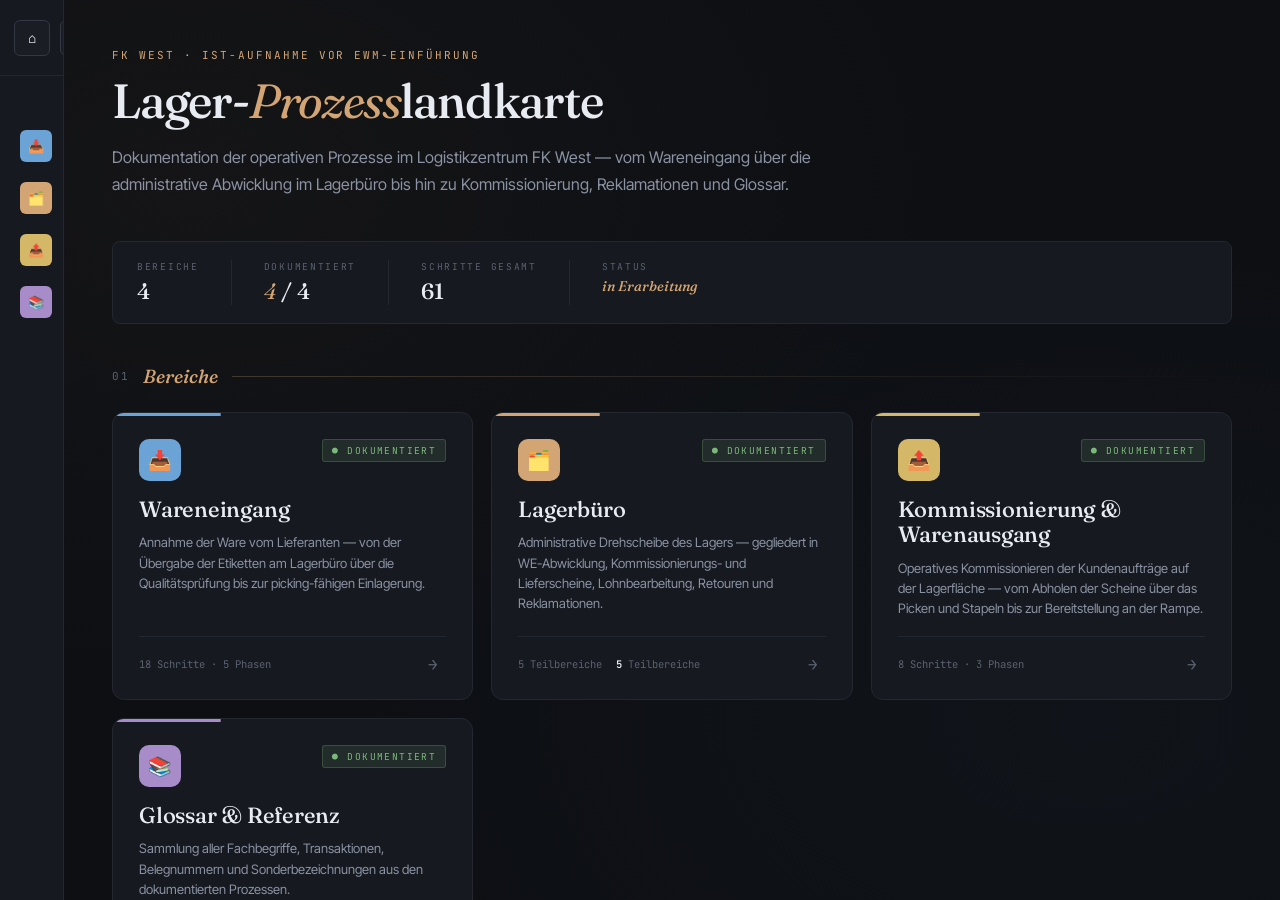
==== commit 367698a8: "Add files via upload" ====
--- a/index.html
+++ b/index.html
@@ -1781,10 +1781,10 @@
     titleStyled: 'Kommissionierung & Waren<em>ausgang</em>',
     icon: '📤',
     color: '#d4b867',
-    description: 'Operatives Kommissionieren der Kundenaufträge im Lager und Übergabe an den Warenausgang für Versand und Auslieferung.',
-    statsLine: 'noch zu dokumentieren',
-    status: 'todo',
-    hasContent: false,
+    description: 'Operatives Kommissionieren der Kundenaufträge auf der Lagerfläche — vom Abholen der Scheine über das Picken und Stapeln bis zur Bereitstellung an der Rampe.',
+    statsLine: '8 Schritte · 3 Phasen',
+    status: 'ready',
+    hasContent: true,
     hasSubAreas: false
   },
   {
@@ -2578,6 +2578,173 @@
           'Vollständige Ausbuchung sicherstellen',
           'Lagerort-Zuordnung prüfen',
           'Differenzen am Folgetag korrigieren'
+        ]
+      }
+    ]
+  },
+
+  // ============= KOMMISSIONIERUNG & WARENAUSGANG =============
+  'kommissionierung': {
+    phases: [
+      { id: 1, name: 'Vorbereitung & Scheinannahme' },
+      { id: 2, name: 'Pickvorgang auf der Fläche' },
+      { id: 3, name: 'Bereitstellung & Abschluss' }
+    ],
+    steps: [
+      {
+        id: 1, num: '01', type: 'process', phase: 1,
+        title: 'Kommissionierschein abholen',
+        role: 'Kommissionierer',
+        description: 'Der Kommissionierer holt den vom Lagerbüro vorbereiteten Kommissionierschein ab. Auf dem Schein sind alle für den Auftrag relevanten Informationen vermerkt: Artikel, Mengen, Kunde und Rampen-Zuweisung.',
+        activities: [
+          'Vorbereiteten Schein im Lagerbüro entgegennehmen',
+          'Rampen-Zuweisung pro Kunde auf dem Schein prüfen',
+          'Abteilung des Auftrags identifizieren'
+        ],
+        documents: ['Kommissionierschein'],
+        interfaces: ['Lagerbüro → Kommissionierer']
+      },
+      {
+        id: 2, num: '02', type: 'process', phase: 1,
+        title: 'Schein einscannen',
+        role: 'Kommissionierer',
+        description: 'Der Kommissionierschein wird mit dem mobilen Scanner eingelesen. Damit ist der Auftrag im System dem Mitarbeiter zugeordnet und die Pickliste wird auf dem Scanner angezeigt.',
+        activities: [
+          'Kommissionierschein scannen',
+          'Pickliste auf dem Scanner aufrufen',
+          'Reihenfolge der zu pickenden Artikel prüfen'
+        ],
+        documents: ['Kommissionierschein', 'Scanner-Pickliste'],
+        interfaces: ['Kommissionierer → WWS']
+      },
+      {
+        id: 3, num: '03', type: 'process', phase: 2,
+        title: 'Leere Palette bereitstellen',
+        role: 'Kommissionierer',
+        description: 'Vor dem eigentlichen Picken wird eine leere Palette bereitgestellt. Es kommen ausschließlich Europaletten oder Verlustpaletten zum Einsatz — andere Palettenarten sind nicht zulässig.',
+        activities: [
+          'Europalette oder Verlustpalette aus dem Vorrat entnehmen',
+          'Palette für den Pickvorgang positionieren'
+        ],
+        documents: [],
+        interfaces: []
+      },
+      {
+        id: 4, num: '04', type: 'process', phase: 2,
+        title: 'Artikel auf der Fläche picken',
+        role: 'Kommissionierer',
+        description: 'Der Kommissionierer fährt die Lagerplätze ab und sammelt die einzelnen Artikel laut Pickliste zusammen. Bei jedem Artikel wird der Barcode am Lagerplatz gescannt — dadurch verringert sich der Bestand im System bereits, die endgültige Ausbuchung erfolgt jedoch erst später durch das Lagerbüro.',
+        activities: [
+          'Artikel laut Pickliste am Lagerplatz aufnehmen',
+          'Barcode des Artikels scannen',
+          'Menge erfassen und auf Palette stapeln',
+          'Bestand wird durch den Scan-Vorgang im System verringert',
+          'Endgültige Ausbuchung erfolgt erst später durch das Lagerbüro'
+        ],
+        documents: ['Scanner-Pickliste'],
+        interfaces: ['Kommissionierer → WWS']
+      },
+      {
+        id: 5, num: '05', type: 'decision', phase: 2,
+        title: 'Stapelhöhe und Aufteilung bestimmen',
+        role: 'Kommissionierer',
+        description: 'Die Stapelhöhe richtet sich nach Erfahrung des Kommissionierers — abhängig von Warengruppe, Gewicht und Stabilität der Gebinde. Bei großen Auftragsmengen wird auf mehrere kleinere Stapel verteilt anstatt einen einzelnen hohen Stapel zu bilden.',
+        activities: [
+          'Stapelhöhe nach Erfahrungswert bestimmen',
+          'Bei großer Menge: Aufteilung auf mehrere Paletten',
+          'Stabilität der Stapel sicherstellen'
+        ],
+        documents: [],
+        interfaces: []
+      },
+      {
+        id: 6, num: '06', type: 'process', phase: 3,
+        title: 'Splittung bei großen Aufträgen',
+        role: 'Kommissionierer',
+        description: 'Wenn ein Auftrag über mehrere Paletten verteilt werden muss, wird die Position im System gesplittet. Aus einer ursprünglichen Auftragsnummer entstehen mehrere Teil-Aufträge, die jeweils eigene Chargen erhalten und einzeln weiterverarbeitet werden.',
+        activities: [
+          'Splittung über Scanner oder Lagerbüro auslösen',
+          'Mehrere Teil-Aufträge entstehen aus einer Ursprungsnummer',
+          'Jede Teilung erhält eine eigene Charge',
+          'Splitvermerk wird durch das Lagerbüro im System eingetragen'
+        ],
+        documents: ['Kommissionierschein mit Splitvermerk'],
+        interfaces: ['Kommissionierer → Lagerbüro → WWS']
+      },
+      {
+        id: 7, num: '07', type: 'process', phase: 3,
+        title: 'Bereitstellung an der Rampe',
+        role: 'Kommissionierer',
+        description: 'Die fertig kommissionierte Palette wird an die auf dem Schein vermerkte Rampe gebracht. Pro Kunde ist in der Regel eine eigene Rampe vorgesehen.',
+        activities: [
+          'Rampen-Zuweisung vom Schein ablesen',
+          'Palette an die zugewiesene Rampe transportieren',
+          'Eine Kopie des Scheins verbleibt bei der Ware an der Rampe'
+        ],
+        documents: ['Kommissionierschein-Kopie'],
+        interfaces: ['Kommissionierer → Warenausgang']
+      },
+      {
+        id: 8, num: '08', type: 'success', phase: 3,
+        title: 'Schein-Rückgabe und Final-Buchung',
+        role: 'Lagerbüro',
+        description: 'Der Kommissionierer bringt den fertigen Schein zurück ins Lagerbüro. Erst durch die Final-Buchung im Lagerbüro wird die Ware endgültig aus dem Bestand ausgebucht — der Kommissionier-Scan hatte den Bestand zwar bereits reduziert, die endgültige Buchung muss aber bestätigt werden.',
+        activities: [
+          'Schein im Kästchen für rückläufige Scheine ablegen',
+          'Lagerbüro prüft den Schein',
+          'Final-Buchung im System durch das Lagerbüro',
+          'Ware ist damit endgültig aus dem Bestand ausgebucht'
+        ],
+        documents: ['Kommissionierschein rückläufig'],
+        interfaces: ['Kommissionierer → Lagerbüro → WWS']
+      }
+    ],
+    sonderfaelle: [
+      {
+        title: 'Palettenarten — nur Europaletten und Verlustpaletten',
+        description: 'Für den Warenausgang werden ausschließlich Europaletten und Verlustpaletten verwendet. Andere Palettenarten kommen für den Versand nicht in Frage.',
+        activities: [
+          'Europaletten als Standard-Tauschpalette',
+          'Verlustpaletten für Lieferungen ohne Tauschverpflichtung',
+          'Andere Paletten sind nicht zulässig'
+        ]
+      },
+      {
+        title: 'Stapelhöhe und Stabilität',
+        description: 'Die zulässige Stapelhöhe ist nicht fest geregelt, sondern wird vom Kommissionierer eingeschätzt. Maßgeblich sind Warengruppe, Gewicht und Stabilität der Gebinde.',
+        activities: [
+          'Schwere Ware nicht zu hoch stapeln',
+          'Empfindliche Ware in flacheren Stapeln verteilen',
+          'Bei Unsicherheit lieber zwei kleinere Stapel als einen hohen'
+        ]
+      },
+      {
+        title: 'Splittung von Aufträgen',
+        description: 'Wenn ein Auftrag über mehrere Paletten verteilt werden muss, entstehen aus einer Ursprungsnummer mehrere Teil-Aufträge mit eigener Charge. Im System ist die Splittung an mehreren Folge-Nummern unterhalb der Ursprungsnummer erkennbar.',
+        activities: [
+          'Splitvermerk durch Kommissionierer auf dem Schein',
+          'Lagerbüro splittet im System',
+          'Neuer Schein wird gedruckt',
+          'Erneute Kommissionierung der Teil-Mengen'
+        ]
+      },
+      {
+        title: 'Bestandslogik beim Scannen',
+        description: 'Der Scan-Vorgang verringert den Bestand bereits beim Picken — das System zeigt also direkt eine reduzierte Menge. Die endgültige Ausbuchung erfolgt jedoch erst nach Rücklauf des Scheins durch das Lagerbüro. Bis dahin ist die Ware reserviert.',
+        activities: [
+          'Scan reduziert Bestand sofort',
+          'Status: reserviert bis zur Final-Buchung',
+          'Final-Buchung durch Lagerbüro nach Schein-Rücklauf',
+          'Erst dann ist die Ware endgültig ausgebucht'
+        ]
+      },
+      {
+        title: 'Rampen-Zuordnung pro Kunde',
+        description: 'In der Regel wird pro Kunde eine eigene Rampe verwendet. Die Zuordnung ist auf dem Kommissionierschein vermerkt, sodass der Kommissionierer ohne Rückfrage weiß, wo die fertige Ware bereitzustellen ist.',
+        activities: [
+          'Rampen-Vermerk auf dem Schein',
+          'Pro Kunde eine eigene Rampe',
+          'Bei Engpässen: Absprache mit dem Lagerbüro'
         ]
       }
     ]
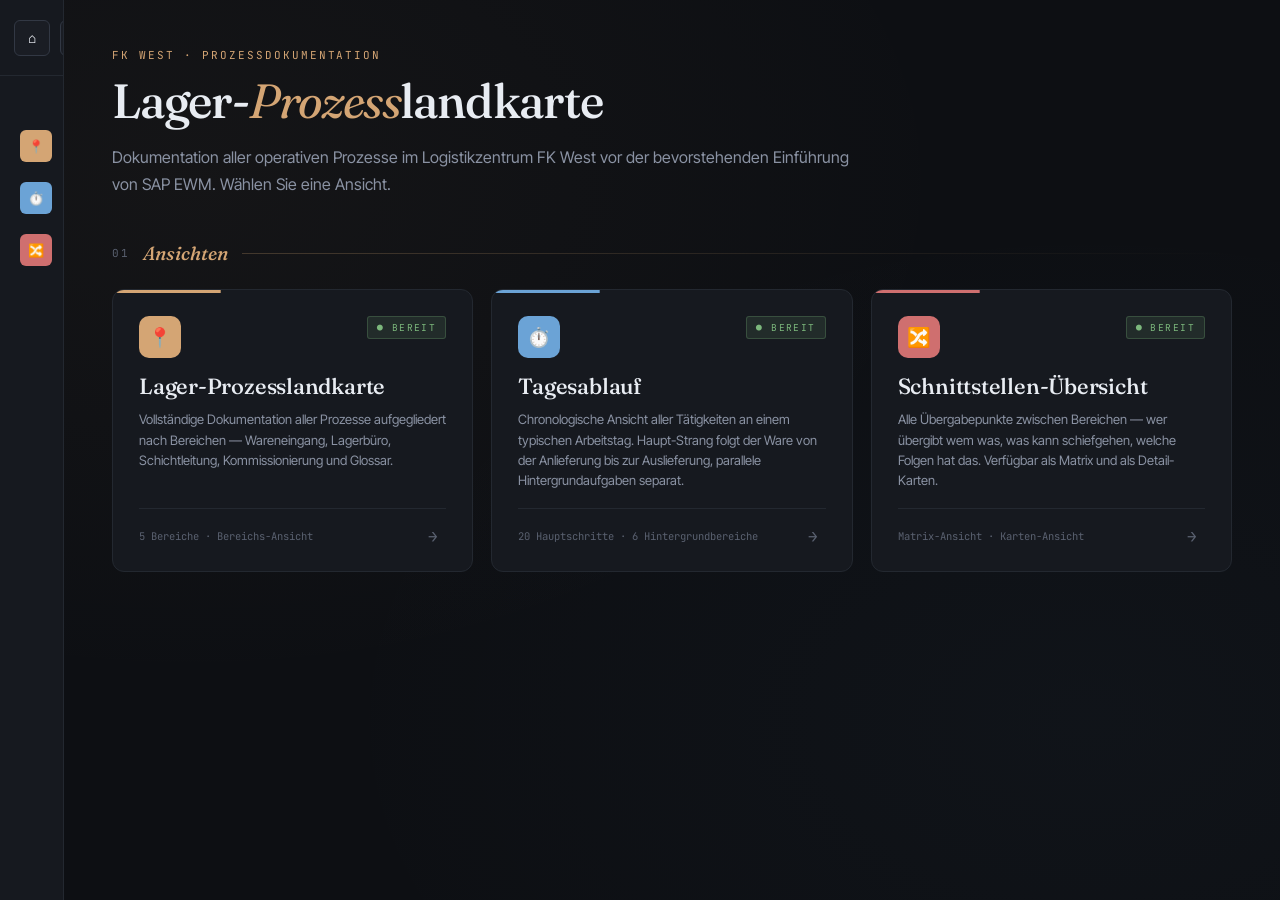
==== commit 6cb202d4: "Add files via upload" ====
--- a/index.html
+++ b/index.html
@@ -672,6 +672,13 @@
     transform: none;
   }
 
+  .nav-buttons {
+    display: flex;
+    gap: 10px;
+    margin-bottom: 28px;
+    flex-wrap: wrap;
+  }
+
   .back-button {
     display: inline-flex;
     align-items: center;
@@ -685,12 +692,19 @@
     font-family: inherit;
     font-size: 13px;
     transition: all 0.2s;
-    margin-bottom: 28px;
+  }
+
+  .nav-buttons .back-button {
+    margin-bottom: 0;
   }
 
   .back-button:hover {
     border-color: var(--accent);
     color: var(--accent);
+  }
+
+  .back-button.home-button {
+    background: var(--bg-card);
   }
 
   .info-banner {
@@ -1509,6 +1523,529 @@
     line-height: 1.6;
     color: var(--text-muted);
     margin-bottom: 32px;
+  }
+
+  /* ============= TABS ============= */
+  .tab-bar {
+    display: flex;
+    gap: 2px;
+    margin-bottom: 32px;
+    background: var(--bg-elevated);
+    border: 1px solid var(--border);
+    border-radius: 8px;
+    padding: 4px;
+  }
+
+  .tab-btn {
+    flex: 1;
+    padding: 12px 18px;
+    background: transparent;
+    border: none;
+    color: var(--text-muted);
+    font-family: 'Inter Tight', sans-serif;
+    font-size: 13px;
+    font-weight: 500;
+    cursor: pointer;
+    border-radius: 6px;
+    transition: all 0.2s;
+  }
+
+  .tab-btn:hover {
+    color: var(--text);
+    background: var(--bg-card);
+  }
+
+  .tab-btn.active {
+    background: var(--bg-card);
+    color: var(--accent);
+    box-shadow: inset 0 0 0 1px var(--accent-dim);
+  }
+
+  /* ============= TIMELINE ============= */
+  .timeline {
+    position: relative;
+    padding-left: 20px;
+  }
+
+  .timeline-item {
+    position: relative;
+    padding: 0 0 20px 40px;
+    border-left: 2px solid var(--border-bright);
+  }
+
+  .timeline-item:last-child {
+    border-left-color: transparent;
+  }
+
+  .timeline-item::before {
+    content: counter(timeline-counter, decimal-leading-zero);
+    counter-increment: timeline-counter;
+    position: absolute;
+    left: -19px;
+    top: 0;
+    width: 36px;
+    height: 36px;
+    background: var(--bg-elevated);
+    border: 2px solid var(--area-color, var(--accent));
+    color: var(--text);
+    border-radius: 50%;
+    display: flex;
+    align-items: center;
+    justify-content: center;
+    font-family: 'JetBrains Mono', monospace;
+    font-size: 11px;
+    font-weight: 600;
+    z-index: 2;
+  }
+
+  .timeline {
+    counter-reset: timeline-counter;
+  }
+
+  .timeline-item-card {
+    background: var(--bg-elevated);
+    border: 1px solid var(--border);
+    border-radius: 10px;
+    padding: 16px 22px;
+    cursor: pointer;
+    transition: all 0.25s;
+  }
+
+  .timeline-item-card:hover {
+    border-color: var(--area-color, var(--accent));
+    transform: translateX(4px);
+  }
+
+  .timeline-item.expanded .timeline-item-card {
+    border-color: var(--area-color, var(--accent));
+    box-shadow: 0 8px 24px rgba(0,0,0,0.25);
+  }
+
+  .timeline-head {
+    display: flex;
+    align-items: center;
+    justify-content: space-between;
+    gap: 14px;
+  }
+
+  .timeline-head-left {
+    display: flex;
+    align-items: center;
+    gap: 12px;
+    flex-wrap: wrap;
+  }
+
+  .timeline-title {
+    font-family: 'Fraunces', serif;
+    font-size: 17px;
+    font-weight: 500;
+    line-height: 1.2;
+  }
+
+  .timeline-area-pill {
+    display: inline-flex;
+    align-items: center;
+    gap: 6px;
+    padding: 3px 10px;
+    background: var(--bg-card);
+    border: 1px solid var(--border);
+    border-radius: 20px;
+    font-family: 'JetBrains Mono', monospace;
+    font-size: 9.5px;
+    letter-spacing: 0.1em;
+    color: var(--text-muted);
+    text-transform: uppercase;
+  }
+
+  .timeline-area-pill .pill-dot {
+    width: 7px;
+    height: 7px;
+    border-radius: 50%;
+    background: var(--area-color, var(--accent));
+  }
+
+  .timeline-expand {
+    width: 24px;
+    height: 24px;
+    border-radius: 50%;
+    background: var(--bg-card);
+    border: 1px solid var(--border);
+    display: flex;
+    align-items: center;
+    justify-content: center;
+    font-family: 'JetBrains Mono', monospace;
+    font-size: 11px;
+    color: var(--text-muted);
+    transition: all 0.3s;
+    flex-shrink: 0;
+  }
+
+  .timeline-item.expanded .timeline-expand {
+    transform: rotate(180deg);
+    color: var(--accent);
+    border-color: var(--accent);
+  }
+
+  .timeline-body {
+    max-height: 0;
+    overflow: hidden;
+    transition: max-height 0.4s cubic-bezier(0.32, 0.72, 0, 1);
+  }
+
+  .timeline-item.expanded .timeline-body {
+    max-height: 800px;
+  }
+
+  .timeline-body-inner {
+    padding-top: 16px;
+    margin-top: 14px;
+    border-top: 1px solid var(--border);
+  }
+
+  .timeline-desc {
+    font-size: 14px;
+    line-height: 1.6;
+    color: var(--text);
+    margin-bottom: 14px;
+  }
+
+  .timeline-interfaces {
+    margin-top: 14px;
+  }
+
+  .timeline-interfaces-label {
+    font-family: 'JetBrains Mono', monospace;
+    font-size: 9.5px;
+    font-weight: 600;
+    letter-spacing: 0.2em;
+    text-transform: uppercase;
+    color: var(--text-dim);
+    margin-bottom: 8px;
+  }
+
+  .timeline-detail-link {
+    display: inline-block;
+    margin-top: 12px;
+    padding: 8px 14px;
+    background: var(--bg-card);
+    border: 1px solid var(--border-bright);
+    border-radius: 6px;
+    color: var(--accent);
+    font-size: 12px;
+    cursor: pointer;
+    text-decoration: none;
+    transition: all 0.2s;
+  }
+
+  .timeline-detail-link:hover {
+    border-color: var(--accent);
+    background: var(--bg-elevated);
+  }
+
+  .timeline-phase-header {
+    margin: 32px 0 18px;
+    display: flex;
+    align-items: center;
+    gap: 14px;
+  }
+
+  .timeline-phase-header:first-child {
+    margin-top: 8px;
+  }
+
+  .timeline-phase-num {
+    font-family: 'JetBrains Mono', monospace;
+    font-size: 10px;
+    letter-spacing: 0.2em;
+    color: var(--text-dim);
+    text-transform: uppercase;
+  }
+
+  .timeline-phase-name {
+    font-family: 'Fraunces', serif;
+    font-style: italic;
+    font-size: 18px;
+    color: var(--accent);
+  }
+
+  .timeline-phase-line {
+    flex: 1;
+    height: 1px;
+    background: linear-gradient(90deg, var(--accent-dim), transparent);
+    opacity: 0.4;
+  }
+
+  /* Neben-Timeline Group Cards (Sammelgruppen) */
+  .neben-group {
+    background: var(--bg-elevated);
+    border: 1px solid var(--border);
+    border-radius: 12px;
+    padding: 24px 26px;
+    margin-bottom: 16px;
+    transition: border-color 0.2s;
+  }
+
+  .neben-group:hover {
+    border-color: var(--border-bright);
+  }
+
+  .neben-group-head {
+    display: flex;
+    align-items: center;
+    gap: 16px;
+    margin-bottom: 12px;
+  }
+
+  .neben-group-icon {
+    width: 40px;
+    height: 40px;
+    border-radius: 10px;
+    background: var(--area-color, var(--accent));
+    display: flex;
+    align-items: center;
+    justify-content: center;
+    font-size: 18px;
+  }
+
+  .neben-group-title {
+    font-family: 'Fraunces', serif;
+    font-size: 19px;
+    font-weight: 500;
+  }
+
+  .neben-group-desc {
+    font-size: 13.5px;
+    line-height: 1.55;
+    color: var(--text-muted);
+    margin-bottom: 14px;
+  }
+
+  .neben-group-link {
+    display: inline-block;
+    padding: 8px 14px;
+    background: var(--bg-card);
+    border: 1px solid var(--border-bright);
+    border-radius: 6px;
+    color: var(--accent);
+    font-size: 12px;
+    cursor: pointer;
+    transition: all 0.2s;
+  }
+
+  .neben-group-link:hover {
+    border-color: var(--accent);
+    background: var(--bg-elevated);
+  }
+
+  /* ============= MATRIX ============= */
+  .matrix-wrap {
+    background: var(--bg-elevated);
+    border: 1px solid var(--border);
+    border-radius: 12px;
+    padding: 20px;
+    overflow-x: auto;
+  }
+
+  .matrix-table {
+    border-collapse: collapse;
+    width: 100%;
+    font-size: 12px;
+  }
+
+  .matrix-table th, .matrix-table td {
+    padding: 10px 12px;
+    text-align: center;
+    border-bottom: 1px solid var(--border);
+    border-right: 1px solid var(--border);
+  }
+
+  .matrix-table th {
+    background: var(--bg-card);
+    font-family: 'JetBrains Mono', monospace;
+    font-size: 10px;
+    letter-spacing: 0.1em;
+    color: var(--text-muted);
+    text-transform: uppercase;
+    position: sticky;
+    top: 0;
+    z-index: 2;
+  }
+
+  .matrix-table th.row-label {
+    text-align: left;
+    background: var(--bg-card);
+    position: sticky;
+    left: 0;
+    z-index: 3;
+  }
+
+  .matrix-table td.row-label {
+    text-align: left;
+    background: var(--bg-card);
+    font-family: 'JetBrains Mono', monospace;
+    font-size: 10px;
+    letter-spacing: 0.1em;
+    color: var(--text-muted);
+    text-transform: uppercase;
+    position: sticky;
+    left: 0;
+    z-index: 1;
+  }
+
+  .matrix-cell {
+    width: 80px;
+    height: 50px;
+    cursor: pointer;
+    transition: all 0.2s;
+    font-family: 'JetBrains Mono', monospace;
+    font-weight: 600;
+  }
+
+  .matrix-cell.has-data {
+    background: rgba(212, 165, 116, 0.08);
+    color: var(--accent);
+  }
+
+  .matrix-cell.has-data:hover {
+    background: rgba(212, 165, 116, 0.18);
+    transform: scale(1.05);
+  }
+
+  .matrix-cell.empty {
+    color: var(--text-dim);
+    opacity: 0.4;
+  }
+
+  .matrix-cell.diagonal {
+    background: var(--bg);
+    color: var(--text-dim);
+    opacity: 0.3;
+  }
+
+  .matrix-legend {
+    margin-top: 16px;
+    display: flex;
+    gap: 24px;
+    flex-wrap: wrap;
+    font-size: 11.5px;
+    color: var(--text-muted);
+  }
+
+  .matrix-legend-item {
+    display: flex;
+    align-items: center;
+    gap: 8px;
+  }
+
+  .matrix-legend-sample {
+    width: 24px;
+    height: 16px;
+    border-radius: 3px;
+    background: rgba(212, 165, 116, 0.18);
+  }
+
+  /* ============= SCHNITTSTELLEN-KARTEN ============= */
+  .iface-grid {
+    display: grid;
+    grid-template-columns: repeat(auto-fill, minmax(360px, 1fr));
+    gap: 16px;
+  }
+
+  .iface-card {
+    background: var(--bg-elevated);
+    border: 1px solid var(--border);
+    border-radius: 12px;
+    padding: 20px 24px;
+    transition: all 0.25s;
+    position: relative;
+    overflow: hidden;
+  }
+
+  .iface-card::before {
+    content: '';
+    position: absolute;
+    top: 0; left: 0;
+    width: 3px;
+    height: 100%;
+    background: var(--accent);
+    opacity: 0.6;
+  }
+
+  .iface-card:hover {
+    border-color: var(--accent);
+    transform: translateY(-2px);
+    box-shadow: 0 8px 24px rgba(0,0,0,0.25);
+  }
+
+  .iface-flow {
+    display: flex;
+    align-items: center;
+    gap: 10px;
+    margin-bottom: 16px;
+    flex-wrap: wrap;
+  }
+
+  .iface-actor {
+    display: inline-flex;
+    align-items: center;
+    gap: 7px;
+    padding: 6px 12px;
+    background: var(--bg-card);
+    border: 1px solid var(--border-bright);
+    border-radius: 6px;
+    font-size: 12.5px;
+    font-weight: 500;
+  }
+
+  .iface-actor-dot {
+    width: 8px;
+    height: 8px;
+    border-radius: 50%;
+    background: var(--actor-color, var(--accent));
+  }
+
+  .iface-arrow {
+    color: var(--accent);
+    font-size: 16px;
+    font-weight: 700;
+  }
+
+  .iface-section {
+    margin-bottom: 12px;
+  }
+
+  .iface-section:last-child {
+    margin-bottom: 0;
+  }
+
+  .iface-label {
+    font-family: 'JetBrains Mono', monospace;
+    font-size: 9px;
+    font-weight: 600;
+    letter-spacing: 0.2em;
+    text-transform: uppercase;
+    color: var(--text-dim);
+    margin-bottom: 5px;
+  }
+
+  .iface-text {
+    font-size: 13px;
+    line-height: 1.55;
+    color: var(--text);
+  }
+
+  .iface-occurrences {
+    margin-top: 14px;
+    padding-top: 14px;
+    border-top: 1px solid var(--border);
+    font-size: 11px;
+    color: var(--text-muted);
+    font-family: 'JetBrains Mono', monospace;
+  }
+
+  .iface-occurrences strong {
+    color: var(--text);
+    font-weight: 600;
   }
 
   /* ============= MOBILE ============= */
@@ -1600,9 +2137,30 @@
   <!-- STAGE -->
   <main class="stage" id="stage">
 
-    <!-- HOME VIEW -->
-    <section class="view active" id="homeView">
+    <!-- WELCOME VIEW (Startseite mit 3 Hauptkacheln) -->
+    <section class="view active" id="welcomeView">
       <div class="home-wrap">
+        <div class="hero">
+          <div class="eyebrow">FK West · Prozessdokumentation</div>
+          <h1>Lager-<em>Prozess</em>landkarte</h1>
+          <p>Dokumentation aller operativen Prozesse im Logistikzentrum FK West vor der bevorstehenden Einführung von SAP EWM. Wählen Sie eine Ansicht.</p>
+        </div>
+        <div class="section-title">
+          <span class="sec-num">01</span>
+          <span class="sec-name">Ansichten</span>
+          <span class="sec-line"></span>
+        </div>
+        <div class="grid" id="welcomeGrid"></div>
+      </div>
+    </section>
+
+    <!-- HOME VIEW (Lager-Prozesslandkarte mit 5 Bereichen) -->
+    <section class="view" id="homeView">
+      <div class="home-wrap">
+        <div class="nav-buttons">
+          <button class="back-button home-button" onclick="navigateWelcome()">⌂ Startseite</button>
+          <button class="back-button" onclick="navigateWelcome()">← Zurück</button>
+        </div>
         <div class="hero">
           <div class="eyebrow">FK West · Ist-Aufnahme vor EWM-Einführung</div>
           <h1>Lager-<em>Prozess</em>landkarte</h1>
@@ -1624,7 +2182,10 @@
     <!-- SUB-HOME (Level 2) -->
     <section class="view" id="subHomeView">
       <div class="home-wrap">
-        <button class="back-button" onclick="navigateHome()">← Zurück zur Übersicht</button>
+        <div class="nav-buttons">
+          <button class="back-button home-button" onclick="navigateWelcome()">⌂ Startseite</button>
+          <button class="back-button" onclick="navigateHome()">← Zurück zur Übersicht</button>
+        </div>
         <div class="hero">
           <div class="eyebrow" id="subHomeEyebrow">Bereich</div>
           <h1 id="subHomeTitle">Bereich</h1>
@@ -1643,7 +2204,10 @@
     <!-- SUB-SUB-HOME (Level 3, e.g. for Reklamationen sub-sub-areas) -->
     <section class="view" id="subSubHomeView">
       <div class="home-wrap">
-        <button class="back-button" id="subSubBackBtn">← Zurück</button>
+        <div class="nav-buttons">
+          <button class="back-button home-button" onclick="navigateWelcome()">⌂ Startseite</button>
+          <button class="back-button" id="subSubBackBtn">← Zurück</button>
+        </div>
         <div class="hero">
           <div class="eyebrow" id="subSubHomeEyebrow">Teilbereich</div>
           <h1 id="subSubHomeTitle">Teilbereich</h1>
@@ -1662,6 +2226,10 @@
     <!-- AREA CONTENT VIEW (Flow) -->
     <section class="view" id="areaView">
       <div class="breadcrumb" id="breadcrumb"></div>
+      <div class="nav-buttons" id="areaNavButtons" style="padding: 16px 48px 0;">
+        <button class="back-button home-button" onclick="navigateWelcome()">⌂ Startseite</button>
+        <button class="back-button" onclick="navigateBack()">← Zurück</button>
+      </div>
       <header class="stage-header">
         <div style="display: flex; align-items: center; gap: 16px;">
           <button class="mobile-menu" id="mobileMenu">☰</button>
@@ -1694,6 +2262,10 @@
     <!-- GLOSSAR VIEW -->
     <section class="view" id="glossarView">
       <div class="home-wrap">
+        <div class="nav-buttons">
+          <button class="back-button home-button" onclick="navigateWelcome()">⌂ Startseite</button>
+          <button class="back-button" onclick="navigateHome()">← Zurück</button>
+        </div>
         <div class="hero">
           <div class="eyebrow">Referenz · Begriffe & Transaktionen</div>
           <h1>Glossar &amp; <em>Referenz</em></h1>
@@ -1703,13 +2275,64 @@
       </div>
     </section>
 
+    <!-- TAGESABLAUF VIEW -->
+    <section class="view" id="tagesablaufView">
+      <div class="home-wrap">
+        <div class="nav-buttons">
+          <button class="back-button home-button" onclick="navigateWelcome()">⌂ Startseite</button>
+          <button class="back-button" onclick="navigateWelcome()">← Zurück</button>
+        </div>
+        <div class="hero">
+          <div class="eyebrow">Chronologische Ansicht</div>
+          <h1>Tages<em>ablauf</em></h1>
+          <p>Die zeitliche Abfolge der Tätigkeiten an einem typischen Arbeitstag im Logistikzentrum. Die Hauptkette folgt der Ware von der Anlieferung bis zur Auslieferung. Die Hintergrundaufgaben laufen parallel und haben keine feste Reihenfolge.</p>
+        </div>
+
+        <!-- Tab-Umschaltung -->
+        <div class="tab-bar">
+          <button class="tab-btn active" data-tab="haupt">Haupt-Strang · Ware rein → Ware raus</button>
+          <button class="tab-btn" data-tab="neben">Hintergrundaufgaben</button>
+        </div>
+
+        <div class="tab-content" id="tabHaupt"></div>
+        <div class="tab-content" id="tabNeben" style="display:none;"></div>
+      </div>
+    </section>
+
+    <!-- SCHNITTSTELLEN VIEW -->
+    <section class="view" id="schnittstellenView">
+      <div class="home-wrap">
+        <div class="nav-buttons">
+          <button class="back-button home-button" onclick="navigateWelcome()">⌂ Startseite</button>
+          <button class="back-button" onclick="navigateWelcome()">← Zurück</button>
+        </div>
+        <div class="hero">
+          <div class="eyebrow">Übergabe-Punkte zwischen Bereichen</div>
+          <h1>Schnitt<em>stellen</em></h1>
+          <p>An Schnittstellen werden Informationen, Dokumente oder Verantwortung von einem Bereich an den nächsten übergeben. Diese Übergänge sind die kritischen Punkte im Prozess — hier entstehen die meisten Fehler, hier liegt das größte Verbesserungspotenzial für SAP EWM.</p>
+        </div>
+
+        <!-- Tab-Umschaltung -->
+        <div class="tab-bar">
+          <button class="tab-btn active" data-tab="matrix">Matrix-Übersicht</button>
+          <button class="tab-btn" data-tab="karten">Schnittstellen-Karten</button>
+        </div>
+
+        <div class="tab-content" id="tabMatrix"></div>
+        <div class="tab-content" id="tabKarten" style="display:none;"></div>
+      </div>
+    </section>
+
     <!-- EMPTY VIEW -->
     <section class="view" id="emptyView">
       <div class="empty-area">
         <div class="empty-area-icon" id="emptyIcon">📋</div>
         <h2 id="emptyTitle"></h2>
         <p id="emptyDesc"></p>
-        <button class="back-button" onclick="navigateBack()">← Zurück</button>
+        <div class="nav-buttons" style="justify-content: center;">
+          <button class="back-button home-button" onclick="navigateWelcome()">⌂ Startseite</button>
+          <button class="back-button" onclick="navigateBack()">← Zurück</button>
+        </div>
       </div>
     </section>
 
@@ -1733,9 +2356,10 @@
   'Kommissionierer': '#7cb87c',
   'Hartmann (extern)': '#a88bc9',
   'Landgard (extern)': '#a88bc9',
-  'Fendel (Spedition)': '#cf6f6f',
+  'Vendel (Spedition)': '#cf6f6f',
   'Fremdspedition': '#cf6f6f',
-  'Schichtleitung': '#d4b867'
+  'Schichtleitung': '#cf6f6f',
+  'Lagermitarbeiter und WE-Kontrolleure': '#7cb87c'
 };
 
 // Sidebar role legend (kompakte Liste der Hauptrollen)
@@ -1745,7 +2369,8 @@
   { name: 'WWS / Lager', color: '#7cb87c' },
   { name: 'Lagerbüro', color: '#d4a574' },
   { name: 'Einkauf', color: '#d4b867' },
-  { name: 'Spedition', color: '#cf6f6f' }
+  { name: 'Spedition', color: '#cf6f6f' },
+  { name: 'Schichtleitung', color: '#cf6f6f' }
 ];
 
 // Areas (Top-Level)
@@ -1757,7 +2382,7 @@
     icon: '📥',
     color: '#6ba3d6',
     description: 'Annahme der Ware vom Lieferanten — von der Übergabe der Etiketten am Lagerbüro über die Qualitätsprüfung bis zur picking-fähigen Einlagerung.',
-    statsLine: '18 Schritte · 5 Phasen',
+    statsLine: '17 Schritte · 5 Phasen',
     status: 'ready',
     hasContent: true,
     hasSubAreas: false
@@ -1769,11 +2394,24 @@
     icon: '🗂️',
     color: '#d4a574',
     description: 'Administrative Drehscheibe des Lagers — gegliedert in WE-Abwicklung, Kommissionierungs- und Lieferscheine, Lohnbearbeitung, Retouren und Reklamationen.',
-    statsLine: '5 Teilbereiche',
+    statsLine: '6 Teilbereiche',
     status: 'ready',
     hasContent: true,
     hasSubAreas: true,
     hint: 'Im Tagesgeschäft kümmern sich zwei Mitarbeiter speziell um die Lieferanten-Abwicklung. Davon abgesehen übernimmt im Lagerbüro grundsätzlich jeder alle Aufgaben.'
+  },
+  {
+    id: 'schichtleitung',
+    title: 'Schichtleitung',
+    titleStyled: 'Schicht<em>leitung</em>',
+    icon: '🎯',
+    color: '#cf6f6f',
+    description: 'Tagesplanung, Personalsteuerung und Überwachung der operativen Abläufe — von der WE-Vorschauliste über die Auslieferungsübersicht bis zur Bestandsdisposition.',
+    statsLine: '4 Teilbereiche',
+    status: 'ready',
+    hasContent: true,
+    hasSubAreas: true,
+    hint: 'Die Schichtleitung nutzt vier zentrale Werkzeuge im System: WE-Vorschauliste, VL06O (Auslieferungs-Übersicht), VL03N + SU01 (Kommissionierschein-Nachverfolgung) und die Dispoliste.'
   },
   {
     id: 'kommissionierung',
@@ -1782,7 +2420,7 @@
     icon: '📤',
     color: '#d4b867',
     description: 'Operatives Kommissionieren der Kundenaufträge auf der Lagerfläche — vom Abholen der Scheine über das Picken und Stapeln bis zur Bereitstellung an der Rampe.',
-    statsLine: '8 Schritte · 3 Phasen',
+    statsLine: '7 Schritte · 3 Phasen',
     status: 'ready',
     hasContent: true,
     hasSubAreas: false
@@ -1811,7 +2449,7 @@
       titleStyled: 'WE-<em>Abwicklung</em>',
       icon: '🚚',
       color: '#6ba3d6',
-      description: 'Annahme der Lieferanten am Lagerbüro: CMR-Prüfung, Wareneingangsvorschau, Rampen-Disposition, Etiketten-Druck und Final-Abgleich nach Wareneingangsbuchung.',
+      description: 'Annahme der Lieferanten am Lagerbüro: CMR-Prüfung, WE-Vorschauliste, Rampen-Disposition, Etiketten-Druck und Final-Abgleich nach Wareneingangsbuchung.',
       statsLine: '7 Schritte · 3 Phasen',
       status: 'ready',
       hasContent: true,
@@ -1842,6 +2480,18 @@
       hasSubAreas: false
     },
     {
+      id: 'frutania',
+      title: 'Frutania (Edeka)',
+      titleStyled: 'Frutania (<em>Edeka</em>)',
+      icon: '🚛',
+      color: '#7cb87c',
+      description: 'Tägliche Abwicklung der Frutania-Retouren: Paletten-Abrechnungstabelle, Annahme der Retoure durch den Frutania-Fahrer und Bearbeitung der Retouren-Kontrollblätter. Frutania ist Lieferant für Edeka und fährt vor allem die Touren für Netto.',
+      statsLine: '14 Schritte · 2 Aufgabenblöcke',
+      status: 'ready',
+      hasContent: true,
+      hasSubAreas: false
+    },
+    {
       id: 'retouren',
       title: 'Retouren',
       titleStyled: 'Re<em>touren</em>',
@@ -1859,65 +2509,67 @@
       titleStyled: 'Re<em>klamationen</em>',
       icon: '⚠️',
       color: '#d4b867',
-      description: 'Bearbeitung von Reklamationsfällen mit verschiedenen Verwertungswegen je nach Entscheidung des Einkaufs.',
-      statsLine: 'Mehrere Wege',
+      description: 'Bearbeitung von Reklamationsfällen mit verschiedenen Verwertungswegen. Die Entscheidung erfolgt in Rücksprache zwischen Lagerbüro, Einkauf und Verkauf.',
+      statsLine: '7 Schritte',
       status: 'ready',
       hasContent: true,
-      hasSubAreas: true,
-      hint: 'Reklamationen werden im Lagerbüro angelegt und bearbeitet. Je nach Entscheidung des Einkaufs gibt es mehrere Verwertungswege für die betroffene Ware.'
+      hasSubAreas: false
+    }
+  ],
+  schichtleitung: [
+    {
+      id: 'wareneingangsvorschau',
+      title: 'WE-Vorschauliste',
+      titleStyled: 'WE-<em>Vorschauliste</em>',
+      icon: '📋',
+      color: '#6ba3d6',
+      description: 'Tagesüberblick zu Schichtbeginn über die WE-Vorschauliste: welche Abteilung bekommt wie viel Ware. Listen werden gedruckt und den Lagermitarbeitern auf der Fläche gezeigt. Grundlage für die Personalverteilung der Kommissionierer.',
+      statsLine: '4 Schritte',
+      status: 'ready',
+      hasContent: true,
+      hasSubAreas: false
+    },
+    {
+      id: 'auslieferungsuebersicht',
+      title: 'Auslieferungs-Übersicht (VL06O)',
+      titleStyled: 'Auslieferungs-<em>Übersicht</em> · VL06O',
+      icon: '📤',
+      color: '#d4b867',
+      description: 'Übersicht aller offenen Auslieferungen, Lohnbearbeitungen und Reklamationen über die Transaktion VL06O. Zentrales Werkzeug für pünktliche Abfahrten, Prioritätensetzung und Tagesabschluss.',
+      statsLine: '5 Schritte · VL06O',
+      status: 'ready',
+      hasContent: true,
+      hasSubAreas: false
+    },
+    {
+      id: 'kommi-nachverfolgung',
+      title: 'Kommissionierschein-Nachverfolgung (VL03N + SU01)',
+      titleStyled: 'Kommi-<em>Nachverfolgung</em> · VL03N + SU01',
+      icon: '🔍',
+      color: '#a88bc9',
+      description: 'Nachvollziehung von Änderungen, Mengenanpassungen und Scan-Vorgängen pro Schein über VL03N. Auflösung der Benutzernummer in der Benutzerpflege SU01 für mögliche Rücksprachen.',
+      statsLine: '4 Schritte · VL03N + SU01',
+      status: 'ready',
+      hasContent: true,
+      hasSubAreas: false
+    },
+    {
+      id: 'disposition',
+      title: 'Disposition & Bestandsübersicht',
+      titleStyled: 'Disposition & <em>Bestand</em>',
+      icon: '📦',
+      color: '#7cb87c',
+      description: 'Bestandsführung über die Dispoliste mit Filtern nach Abteilung und Lagerort. Spaltencodes zeigen Bestellmengen, Wareneingänge, Auslieferungen und aktuellen Bestand. Voraussetzung für die Inventur.',
+      statsLine: '4 Schritte · Dispoliste',
+      status: 'ready',
+      hasContent: true,
+      hasSubAreas: false
     }
   ]
 };
 
 // Sub-Sub-Areas (Level 3) — z.B. innerhalb von Reklamationen
-const subSubAreas = {
-  'lagerbuero.reklamationen': [
-    {
-      id: 'wieskirchen',
-      title: 'Wieskirchen (Markthändler)',
-      titleStyled: 'Wies<em>kirchen</em>',
-      icon: '🏪',
-      color: '#7cb87c',
-      description: 'Verwertung von Q-Ware über den Markthändler Wieskirchen — Anlage eines Vertriebsauftrags und Übergabe der Ware aus dem Q-Bestand.',
-      statsLine: '7 Schritte',
-      status: 'ready',
-      hasContent: true
-    },
-    {
-      id: 'sortierung',
-      title: 'Sortierung über Lohnbearbeitung',
-      titleStyled: 'Sortierung über <em>Lohnbearbeitung</em>',
-      icon: '⚙️',
-      color: '#a88bc9',
-      description: 'Reklamierte Ware wird zur Sortierung an einen externen Dienstleister wie Hartmann übergeben — Ablauf siehe Lohnbearbeitung.',
-      statsLine: 'siehe Lohnbearbeitung',
-      status: 'todo',
-      hasContent: false
-    },
-    {
-      id: 'minus-einkauf',
-      title: 'Minus-Einkauf',
-      titleStyled: 'Minus-<em>Einkauf</em>',
-      icon: '➖',
-      color: '#cf6f6f',
-      description: 'Der Einkauf erstellt einen Minus-Einkauf zur Korrektur. Die Ware bleibt bis zur weiteren Bearbeitung im Q-Bestand.',
-      statsLine: 'noch zu dokumentieren',
-      status: 'todo',
-      hasContent: false
-    },
-    {
-      id: 'entsorgung',
-      title: 'Entsorgung',
-      titleStyled: 'Ent<em>sorgung</em>',
-      icon: '🗑️',
-      color: '#cf6f6f',
-      description: 'Komplett-Schrott-Ware wird entsorgt. Aus Kostengründen wird dieser Weg vermieden, wenn andere Verwertungsmöglichkeiten bestehen.',
-      statsLine: 'noch zu dokumentieren',
-      status: 'todo',
-      hasContent: false
-    }
-  ]
-};
+const subSubAreas = {};
 
 // ====================================================================
 // PROZESSDATEN (steps und sonderfälle pro Bereich)
@@ -1959,11 +2611,11 @@
       },
       {
         id: 2, num: '02', type: 'decision', phase: 1,
-        title: 'Abgleich Wareneingangsvorschau',
+        title: 'Abgleich WE-Vorschauliste',
         role: 'Lagerbüro',
-        description: 'Die Einkaufsbelegnummer wird in der Wareneingangsvorschau eingegeben und mit den mitgebrachten Papieren abgeglichen.',
-        activities: [
-          'Einkaufsbelegnummer in Wareneingangsvorschau eingeben',
+        description: 'Die Einkaufsbelegnummer wird in der WE-Vorschauliste eingegeben und mit den mitgebrachten Papieren abgeglichen.',
+        activities: [
+          'Einkaufsbelegnummer in WE-Vorschauliste eingeben',
           'Abgleich Lieferant',
           'Abgleich Artikel',
           'Abgleich Menge',
@@ -1972,7 +2624,7 @@
           'Bei Übereinstimmung weiter zur Rampendisposition',
           'Bei Abweichung Sonderfall-Bearbeitung'
         ],
-        documents: ['Wareneingangsvorschau', 'CMR', 'Einkaufsbeleg'],
+        documents: ['WE-Vorschauliste', 'CMR', 'Einkaufsbeleg'],
         interfaces: ['Lagerbüro → WWS']
       },
       {
@@ -1993,9 +2645,9 @@
         id: 4, num: '04', type: 'process', phase: 2,
         title: 'Etiketten- und Belegdruck',
         role: 'Lagerbüro',
-        description: 'Über die Wareneingangsvorschau werden Etiketten und Chargenetiketten gedruckt. Die Papiere werden für die Übergabe an den Fahrer zusammengestellt.',
-        activities: [
-          'Etiketten über Wareneingangsvorschau drucken',
+        description: 'Über die WE-Vorschauliste werden Etiketten und Chargenetiketten gedruckt. Die Papiere werden für die Übergabe an den Fahrer zusammengestellt.',
+        activities: [
+          'Etiketten über WE-Vorschauliste drucken',
           'Chargenetiketten drucken',
           'Papiere für den Fahrer zusammenstellen'
         ],
@@ -2016,18 +2668,19 @@
         interfaces: ['Lagerbüro → Fahrer', 'Lagerbüro → WE-Fläche']
       },
       {
-        id: 6, num: '06', type: 'decision', phase: 3,
-        title: 'Final-Abgleich nach Wareneingangs-Buchung',
+        id: 6, num: '06', type: 'process', phase: 3,
+        title: 'Rückgabe der Papiere durch den Fahrer',
         role: 'Lagerbüro',
-        description: 'Nach der Wareneingangsbuchung kommen die Papiere zurück ins Lagerbüro. Es erfolgt der Abgleich zwischen Einkauf im System und den Ursprungspapieren.',
-        activities: [
-          'Papiere kommen zurück ins Lagerbüro',
-          'Abgleich Einkauf im System mit Ursprungspapieren',
-          'Bei Übereinstimmung: Unterschrift und Stempel, Rückgabe an Fahrer',
-          'Bei Abweichung: erneute Kontrolle durch Wareneingang'
-        ],
-        documents: ['Einkaufsbeleg', 'Ursprungspapiere'],
-        interfaces: ['WE → Lagerbüro', 'Lagerbüro → Fahrer', 'Lagerbüro ↔ WE']
+        description: 'Nachdem der Fahrer im Lager fertig ist, kommt er mit allen Papieren zurück ins Lagerbüro und gibt sie ab. Auf den Papieren stehen die Vermerke des WE-Kontrolleurs und des Einkaufs. Das Lagerbüro pflegt die Vermerke entsprechend nach.',
+        activities: [
+          'Fahrer kommt mit allen Papieren zurück ins Lagerbüro',
+          'Papiere des Einkaufs werden ebenfalls abgegeben',
+          'Vermerke des WE-Kontrolleurs prüfen',
+          'Vermerke vom Lagerbüro im System nachpflegen wie notwendig',
+          'Unterschrift und Stempel setzen, Rückgabe der Empfänger-Kopie an den Fahrer'
+        ],
+        documents: ['Einkaufsbeleg', 'Ursprungspapiere', 'CMR'],
+        interfaces: ['Fahrer → Lagerbüro', 'Lagerbüro → Fahrer']
       },
       {
         id: 7, num: '07', type: 'success', phase: 3,
@@ -2132,8 +2785,8 @@
     ],
     paletten: [
       'Grundsatz: Paletten werden bei FK West immer getauscht',
-      'Ausnahme Frutania (Lieferant für Netto): Paletten werden umgerechnet, hierfür ist ein eigenes Konto bei Fendel erforderlich',
-      'Ausnahme Hofmann (Gemüsebär): bei Verladung über Fendel erfolgt die Verrechnung über das Konto bei Fendel',
+      'Ausnahme Frutania (Lieferant für Netto): Paletten werden umgerechnet, hierfür ist ein eigenes Konto bei Vendel erforderlich',
+      'Ausnahme Hofmann (Gemüsebär): bei Verladung über Vendel erfolgt die Verrechnung über das Konto bei Vendel',
       'Wegwerfpaletten (Bruchpaletten, blaue Wurfpaletten) zählen nicht'
     ]
   },
@@ -2173,15 +2826,15 @@
       },
       {
         id: 3, num: '03', type: 'process', phase: 1,
-        title: 'Scheinverteilung',
-        role: 'Lagerbüro',
-        description: 'Die vorbereiteten Scheine werden ausgelegt und vom Schichtleiter oder einem Kollegen den Kommissionierern zugewiesen.',
+        title: 'Scheinverteilung durch Schichtleiter',
+        role: 'Schichtleitung',
+        description: 'Die vorbereiteten Scheine werden im Lagerbüro ausgelegt. Der Schichtleiter teilt die Scheine den Kommissionierern zu.',
         activities: [
           'Scheine im Lagerbüro auslegen',
-          'Schichtleiter oder Kollege weist Scheine den Kommissionierern zu'
+          'Schichtleiter weist Scheine den Kommissionierern zu'
         ],
         documents: ['Kommissionierschein'],
-        interfaces: ['Lagerbüro → Kommissionierer']
+        interfaces: ['Schichtleitung → Kommissionierer']
       },
       {
         id: 4, num: '04', type: 'process', phase: 1,
@@ -2201,23 +2854,23 @@
         id: 5, num: '05', type: 'process', phase: 1,
         title: 'Ausbuchung und Lieferscheindruck',
         role: 'Lagerbüro',
-        description: 'Der zurückgegebene Schein wird im System ausgebucht. Der Lieferschein wird automatisch zweifach gedruckt — eine Version bleibt im Büro, eine geht mit dem Fahrzeug.',
-        activities: [
-          'Schein im System über Änderungscockpit ausbuchen',
+        description: 'Der zurückgegebene Kommissionierschein wird im System ausgebucht. Anschließend wird der Lieferschein automatisch gedruckt und in die passende Ablage zum jeweiligen Kunden gelegt. Der Wiederholungsdruck-Hinweis steht nur auf Kommi-Scheinen, nicht auf Lieferscheinen.',
+        activities: [
+          'Kommi-Schein im System über Änderungscockpit ausbuchen',
           'Lieferschein wird automatisch gedruckt',
-          'Lieferschein kommt zweifach: eine Version bleibt im Büro, eine geht mit dem Fahrzeug',
-          'Bei Wiederholungsdruck: Aufdruck Wiederholungsdruck zur Erkennung'
-        ],
-        documents: ['Lieferschein zweifach'],
+          'Lieferschein in die passende Kunden-Ablage einsortieren',
+          'Bei Neudruck eines Kommi-Scheins erscheint der Aufdruck Wiederholungsdruck'
+        ],
+        documents: ['Lieferschein', 'Kunden-Ablage'],
         interfaces: ['Lagerbüro → WWS']
       },
       {
         id: 6, num: '06', type: 'process', phase: 1,
         title: 'Sortierung der Lieferscheine',
         role: 'Lagerbüro',
-        description: 'Die gedruckten Lieferscheine werden nach Lagerort und Auto/Tour sortiert für den Versand.',
-        activities: [
-          'Sortierung nach Lagerort (Becken, Oberhausen, Meckenheim, Hamm, …)',
+        description: 'Die gedruckten Lieferscheine werden nach GHB sortiert für den Versand. Die Sortierung berücksichtigt auch das jeweilige Fahrzeug und die Tour.',
+        activities: [
+          'Sortierung nach GHB',
           'Sortierung nach Auto und Tour'
         ],
         documents: ['Lieferschein'],
@@ -2226,30 +2879,30 @@
       {
         id: 7, num: '07', type: 'process', phase: 1,
         title: 'Rampenkontrolle durch Spedition',
-        role: 'Fendel (Spedition)',
-        description: 'Fendel kontrolliert die Rampen mit dem Kommissionierschein und prüft, ob die kommissionierte Ware vollständig an der Rampe steht. Bei Differenzen erfolgt Rückfrage ans Lagerbüro.',
-        activities: [
-          'Fendel kontrolliert Rampen anhand des Kommissionierscheins',
+        role: 'Vendel (Spedition)',
+        description: 'Vendel kontrolliert die Rampen mit dem Kommissionierschein und prüft, ob die kommissionierte Ware vollständig an der Rampe steht. Bei Differenzen erfolgt Rückfrage ans Lagerbüro.',
+        activities: [
+          'Vendel kontrolliert Rampen anhand des Kommissionierscheins',
           'Abgleich physische Ware mit Schein',
           'Bei Differenzen: Rückfrage im Lagerbüro'
         ],
         documents: ['Kommissionierschein-Duplikat'],
-        interfaces: ['Lagerbüro ↔ Fendel']
+        interfaces: ['Lagerbüro ↔ Vendel']
       },
       {
         id: 8, num: '08', type: 'process', phase: 1,
-        title: 'Übergabe Lieferscheine an Spedition',
+        title: 'Zuordnung Lieferschein zu Kommi-Schein und Übergabe an Vendel',
         role: 'Lagerbüro',
-        description: 'Wenn das Fahrzeug fertig beladen ist, kommt Fendel mit den Duplikaten zurück. Das Lagerbüro sucht die passenden Lieferscheine, trägt die Paletten ein und übergibt die Papiere für den Fahrer.',
-        activities: [
-          'Fendel meldet fertiges Fahrzeug und übergibt Duplikate',
-          'Lagerbüro sucht passende Lieferscheine zum Duplikat',
-          'Paletten im System eintragen (nur Europaletten und Industriepaletten)',
-          'Lieferscheine zusammen mit Duplikaten an Fendel übergeben',
-          'Fendel reicht die Papiere an den Fahrer weiter'
+        description: 'Nach der Rampenkontrolle durch Vendel kommen die Kommi-Schein-Duplikate zurück ins Lagerbüro. Der Lagerbüro-Mitarbeiter ordnet jedem Duplikat den passenden Lieferschein zu, trägt die Europaletten ein und übergibt die Papiere wieder an Vendel zur Weitergabe an den Fahrer.',
+        activities: [
+          'Vendel meldet fertiges Fahrzeug und übergibt Duplikate',
+          'Lagerbüro ordnet Lieferschein dem Kommi-Schein-Duplikat zu',
+          'Europaletten im System eintragen',
+          'Lieferscheine zusammen mit Duplikaten an Vendel übergeben',
+          'Vendel reicht die Papiere an den Fahrer weiter'
         ],
         documents: ['Lieferschein', 'Kommissionierschein-Duplikate'],
-        interfaces: ['Lagerbüro → Fendel → Fahrer']
+        interfaces: ['Vendel → Lagerbüro', 'Lagerbüro → Vendel', 'Vendel → Fahrer']
       },
       {
         id: 9, num: '09', type: 'success', phase: 1,
@@ -2331,17 +2984,18 @@
     ],
     steps: [
       {
-        id: 1, num: '01', type: 'issue', phase: 1,
-        title: 'Auslöser: Ware in Q-Bestand',
+        id: 1, num: '01', type: 'process', phase: 1,
+        title: 'Anlage des Lohnbearbeitungs-Auftrags',
         role: 'Lagerbüro',
-        description: 'Ware, die nicht direkt verkaufsfähig ist (z. B. Kälteschäden, weiche Beeren), wird in den Q-Bestand gebucht und für die Lohnbearbeitung freigegeben. Voraussetzung für Sortieren oder Umpacken: die Ware muss im Q-Bestand sein.',
-        activities: [
-          'Ware ist nicht direkt verkaufsfähig',
-          'Buchung in Q-Bestand erfolgt',
-          'Auswahl des Auftragstyps: Sortierauftrag oder Packauftrag'
+        description: 'Lohnbearbeitungs-Aufträge können vom Lagerbüro oder vom Ein- und Verkauf angelegt werden. Der häufigste Auslöser ist Ware im Q-Bestand, die sortiert oder umgepackt werden muss. Q-Ware ist jedoch nicht zwingend — auch einwandfreie Ware kann zum Umpacken gegeben werden, etwa wenn die Palettenhöhe angepasst werden muss.',
+        activities: [
+          'Anlage durch Lagerbüro oder Ein-/Verkauf',
+          'Häufigster Fall: Ware liegt im Q-Bestand und soll sortiert oder umgepackt werden',
+          'Auch ohne Q-Bestand möglich, etwa bei Anpassung der Palettenhöhe',
+          'Auftragstyp festlegen: Sortierauftrag oder Packauftrag'
         ],
         documents: [],
-        interfaces: ['Lagerbüro → WWS']
+        interfaces: ['Lagerbüro → WWS', 'Ein-/Verkauf → WWS']
       },
       {
         id: 2, num: '02', type: 'process', phase: 1,
@@ -2369,17 +3023,17 @@
       },
       {
         id: 4, num: '04', type: 'process', phase: 1,
-        title: 'Ware durch Kommissionierer bereitstellen',
-        role: 'Kommissionierer',
-        description: 'Ein Kommissionierer holt die Ware aus dem Lager und übergibt sie an den Lohnbearbeiter. Selbstbedienung durch den Lohnbearbeiter ist nicht zulässig.',
-        activities: [
-          'Kommissionierer holt Ware aus dem Lager',
-          'Übergabe ausschließlich durch Kommissionierer (keine Selbstbedienung)',
+        title: 'Bereitstellung oder Lagerort-Mitteilung der Ware',
+        role: 'Lagerbüro',
+        description: 'Je nach Art der Lohnbearbeitung wird die Ware durch einen Kommissionierer bereitgestellt oder dem Verantwortlichen wird mitgeteilt, wo die zu bearbeitende Ware zu finden ist.',
+        activities: [
+          'Bei kleineren Mengen: Kommissionierer holt Ware und stellt sie bereit',
+          'Bei größeren Mengen oder Standard-Bereichen: Lagerort wird mitgeteilt',
           'Menge auf dem Einkaufsbeleg vermerken',
           'Kürzel des Kollegen eintragen'
         ],
         documents: ['Einkaufsbeleg mit Mengen-Vermerk'],
-        interfaces: ['Kommissionierer → Lohnbearbeiter']
+        interfaces: ['Lagerbüro → Lohnbearbeiter', 'Kommissionierer → Lohnbearbeiter']
       },
       {
         id: 5, num: '05', type: 'process', phase: 1,
@@ -2461,8 +3115,8 @@
       {
         id: 1, num: '01', type: 'process', phase: 1,
         title: 'Anlieferung der Retoure',
-        role: 'Fendel (Spedition)',
-        description: 'Die Spedition liefert die Retoure an. Fendel lädt die Ware ab und legt die Belege ins Kästchen für rückläufige Kommissionsscheine. Andere Speditionen wie Frutania oder Großhandelsbetriebe melden die Retouren vorab per E-Mail an und liefern im Laufe des Tages.',
+        role: 'Vendel (Spedition)',
+        description: 'Die Spedition liefert die Retoure an. Vendel lädt die Ware ab und legt die Belege ins Kästchen für rückläufige Kommissionsscheine. Andere Speditionen wie Frutania oder Großhandelsbetriebe melden die Retouren vorab per E-Mail an und liefern im Laufe des Tages.',
         activities: [
           'Spedition lädt Retoure ab',
           'Belege werden ins Kästchen für rückläufige Scheine gelegt',
@@ -2542,12 +3196,12 @@
     sonderfaelle: [
       {
         title: 'Belastungs-Logik bei Retouren',
-        description: 'Je nach Ursache der Retoure wird unterschiedlich belastet. Die Belastung der Spedition wird durch die Schichtleitung (Alex und Nico) ausgelöst.',
+        description: 'Je nach Ursache der Retoure wird unterschiedlich belastet. Die Auslösung erfolgt durch die WE-Mitarbeiter, nicht durch die Schichtleitung.',
         activities: [
           'Kühlschaden oder Temperatur-Fehler: Spedition wird belastet',
           'Schlechte Ware vom Lieferanten: Lieferant wird über den Einkauf belastet',
           'Beim Transport gekippt: Spedition haftet',
-          'Auslösung der Spedition-Belastung durch Schichtleitung'
+          'Auslösung durch WE-Mitarbeiter'
         ]
       },
       {
@@ -2595,14 +3249,14 @@
         id: 1, num: '01', type: 'process', phase: 1,
         title: 'Kommissionierschein abholen',
         role: 'Kommissionierer',
-        description: 'Der Kommissionierer holt den vom Lagerbüro vorbereiteten Kommissionierschein ab. Auf dem Schein sind alle für den Auftrag relevanten Informationen vermerkt: Artikel, Mengen, Kunde und Rampen-Zuweisung.',
+        description: 'Der Kommissionierer holt den vom Lagerbüro vorbereiteten und vom Schichtleiter zugeteilten Kommissionierschein ab. Auf dem Schein sind alle für den Auftrag relevanten Informationen vermerkt: Artikel, Mengen, Kunde und Rampen-Zuweisung.',
         activities: [
           'Vorbereiteten Schein im Lagerbüro entgegennehmen',
           'Rampen-Zuweisung pro Kunde auf dem Schein prüfen',
           'Abteilung des Auftrags identifizieren'
         ],
         documents: ['Kommissionierschein'],
-        interfaces: ['Lagerbüro → Kommissionierer']
+        interfaces: ['Schichtleitung → Kommissionierer']
       },
       {
         id: 2, num: '02', type: 'process', phase: 1,
@@ -2619,25 +3273,14 @@
       },
       {
         id: 3, num: '03', type: 'process', phase: 2,
-        title: 'Leere Palette bereitstellen',
-        role: 'Kommissionierer',
-        description: 'Vor dem eigentlichen Picken wird eine leere Palette bereitgestellt. Es kommen ausschließlich Europaletten oder Verlustpaletten zum Einsatz — andere Palettenarten sind nicht zulässig.',
-        activities: [
-          'Europalette oder Verlustpalette aus dem Vorrat entnehmen',
-          'Palette für den Pickvorgang positionieren'
-        ],
-        documents: [],
-        interfaces: []
-      },
-      {
-        id: 4, num: '04', type: 'process', phase: 2,
         title: 'Artikel auf der Fläche picken',
         role: 'Kommissionierer',
-        description: 'Der Kommissionierer fährt die Lagerplätze ab und sammelt die einzelnen Artikel laut Pickliste zusammen. Bei jedem Artikel wird der Barcode am Lagerplatz gescannt — dadurch verringert sich der Bestand im System bereits, die endgültige Ausbuchung erfolgt jedoch erst später durch das Lagerbüro.',
+        description: 'Der Kommissionierer fährt die Lagerplätze ab und sammelt die einzelnen Artikel laut Pickliste zusammen. Bei jedem Artikel wird der Barcode am Lagerplatz gescannt — dadurch verringert sich der Bestand im System bereits, die endgültige Ausbuchung erfolgt jedoch erst später durch das Lagerbüro. Wenn keine Vollpalette gepickt werden kann, wird bei Bedarf eine leere Europalette geholt.',
         activities: [
           'Artikel laut Pickliste am Lagerplatz aufnehmen',
           'Barcode des Artikels scannen',
           'Menge erfassen und auf Palette stapeln',
+          'Bei Bedarf: leere Europalette holen, wenn keine Vollpalette gepickt werden kann',
           'Bestand wird durch den Scan-Vorgang im System verringert',
           'Endgültige Ausbuchung erfolgt erst später durch das Lagerbüro'
         ],
@@ -2645,7 +3288,7 @@
         interfaces: ['Kommissionierer → WWS']
       },
       {
-        id: 5, num: '05', type: 'decision', phase: 2,
+        id: 4, num: '04', type: 'decision', phase: 2,
         title: 'Stapelhöhe und Aufteilung bestimmen',
         role: 'Kommissionierer',
         description: 'Die Stapelhöhe richtet sich nach Erfahrung des Kommissionierers — abhängig von Warengruppe, Gewicht und Stabilität der Gebinde. Bei großen Auftragsmengen wird auf mehrere kleinere Stapel verteilt anstatt einen einzelnen hohen Stapel zu bilden.',
@@ -2658,21 +3301,20 @@
         interfaces: []
       },
       {
+        id: 5, num: '05', type: 'process', phase: 3,
+        title: 'Splitvermerk auf Kommi-Schein',
+        role: 'Kommissionierer',
+        description: 'Wenn ein Auftrag aufgeteilt werden muss, vermerkt der Kommissionierer den Split direkt auf dem Kommi-Schein. Die eigentliche Splittung im System erfolgt anschließend durch das Lagerbüro.',
+        activities: [
+          'Splitvermerk auf dem Kommi-Schein anbringen',
+          'Bei Rückgabe des Scheins ins Lagerbüro auf den Vermerk hinweisen',
+          'Splittung im System erfolgt durch das Lagerbüro'
+        ],
+        documents: ['Kommissionierschein mit Splitvermerk'],
+        interfaces: ['Kommissionierer → Lagerbüro']
+      },
+      {
         id: 6, num: '06', type: 'process', phase: 3,
-        title: 'Splittung bei großen Aufträgen',
-        role: 'Kommissionierer',
-        description: 'Wenn ein Auftrag über mehrere Paletten verteilt werden muss, wird die Position im System gesplittet. Aus einer ursprünglichen Auftragsnummer entstehen mehrere Teil-Aufträge, die jeweils eigene Chargen erhalten und einzeln weiterverarbeitet werden.',
-        activities: [
-          'Splittung über Scanner oder Lagerbüro auslösen',
-          'Mehrere Teil-Aufträge entstehen aus einer Ursprungsnummer',
-          'Jede Teilung erhält eine eigene Charge',
-          'Splitvermerk wird durch das Lagerbüro im System eingetragen'
-        ],
-        documents: ['Kommissionierschein mit Splitvermerk'],
-        interfaces: ['Kommissionierer → Lagerbüro → WWS']
-      },
-      {
-        id: 7, num: '07', type: 'process', phase: 3,
         title: 'Bereitstellung an der Rampe',
         role: 'Kommissionierer',
         description: 'Die fertig kommissionierte Palette wird an die auf dem Schein vermerkte Rampe gebracht. Pro Kunde ist in der Regel eine eigene Rampe vorgesehen.',
@@ -2682,10 +3324,10 @@
           'Eine Kopie des Scheins verbleibt bei der Ware an der Rampe'
         ],
         documents: ['Kommissionierschein-Kopie'],
-        interfaces: ['Kommissionierer → Warenausgang']
-      },
-      {
-        id: 8, num: '08', type: 'success', phase: 3,
+        interfaces: ['Kommissionierer → Lagerbüro']
+      },
+      {
+        id: 7, num: '07', type: 'success', phase: 3,
         title: 'Schein-Rückgabe und Final-Buchung',
         role: 'Lagerbüro',
         description: 'Der Kommissionierer bringt den fertigen Schein zurück ins Lagerbüro. Erst durch die Final-Buchung im Lagerbüro wird die Ware endgültig aus dem Bestand ausgebucht — der Kommissionier-Scan hatte den Bestand zwar bereits reduziert, die endgültige Buchung muss aber bestätigt werden.',
@@ -2696,36 +3338,26 @@
           'Ware ist damit endgültig aus dem Bestand ausgebucht'
         ],
         documents: ['Kommissionierschein rückläufig'],
-        interfaces: ['Kommissionierer → Lagerbüro → WWS']
+        interfaces: ['Kommissionierer → Lagerbüro']
       }
     ],
     sonderfaelle: [
       {
-        title: 'Palettenarten — nur Europaletten und Verlustpaletten',
-        description: 'Für den Warenausgang werden ausschließlich Europaletten und Verlustpaletten verwendet. Andere Palettenarten kommen für den Versand nicht in Frage.',
-        activities: [
-          'Europaletten als Standard-Tauschpalette',
-          'Verlustpaletten für Lieferungen ohne Tauschverpflichtung',
-          'Andere Paletten sind nicht zulässig'
+        title: 'Nur Europaletten',
+        description: 'Für die Kommissionierung werden ausschließlich Europaletten verwendet. Eine leere Palette wird nur dann geholt, wenn keine Vollpalette zum Picken genutzt werden kann.',
+        activities: [
+          'Standard: vorhandene Vollpalette als Picking-Palette nutzen',
+          'Bei Bedarf: leere Europalette holen',
+          'Keine anderen Palettenarten verwenden'
         ]
       },
       {
-        title: 'Stapelhöhe und Stabilität',
-        description: 'Die zulässige Stapelhöhe ist nicht fest geregelt, sondern wird vom Kommissionierer eingeschätzt. Maßgeblich sind Warengruppe, Gewicht und Stabilität der Gebinde.',
+        title: 'Stapelhöhe nach Erfahrung',
+        description: 'Die zulässige Stapelhöhe ist nicht fest geregelt. Sie wird vom Kommissionierer eingeschätzt anhand von Warengruppe, Gewicht und Stabilität der Gebinde.',
         activities: [
           'Schwere Ware nicht zu hoch stapeln',
           'Empfindliche Ware in flacheren Stapeln verteilen',
           'Bei Unsicherheit lieber zwei kleinere Stapel als einen hohen'
-        ]
-      },
-      {
-        title: 'Splittung von Aufträgen',
-        description: 'Wenn ein Auftrag über mehrere Paletten verteilt werden muss, entstehen aus einer Ursprungsnummer mehrere Teil-Aufträge mit eigener Charge. Im System ist die Splittung an mehreren Folge-Nummern unterhalb der Ursprungsnummer erkennbar.',
-        activities: [
-          'Splitvermerk durch Kommissionierer auf dem Schein',
-          'Lagerbüro splittet im System',
-          'Neuer Schein wird gedruckt',
-          'Erneute Kommissionierung der Teil-Mengen'
         ]
       },
       {
@@ -2750,28 +3382,592 @@
     ]
   },
 
-  // ============= LAGERBÜRO · REKLAMATIONEN · WIESKIRCHEN =============
-  'lagerbuero.reklamationen.wieskirchen': {
+  // ============= LAGERBÜRO · FRUTANIA =============
+  'lagerbuero.frutania': {
+    phases: [
+      { id: 1, name: 'Aufgabenblock A — Paletten-Abrechnung' },
+      { id: 2, name: 'Aufgabenblock B — Annahme & Retouren' }
+    ],
+    hint: 'Beide Aufgabenblöcke laufen unabhängig voneinander. Es gibt keine feste Reihenfolge — bearbeitet wird jeweils das, was anliegt.',
+    steps: [
+      {
+        id: 1, num: '01', type: 'process', phase: 1,
+        title: 'Rollkarten von Vendel abholen',
+        role: 'Lagerbüro',
+        description: 'Morgens werden die Rollkarten vom Vortag vom Vendel-Stapel abgeholt. Diese liegen als vorbereiteter Stapel bereit und enthalten die gefahrenen Liefermengen pro Filiale.',
+        activities: [
+          'Rollkarten-Stapel von Vendel entgegennehmen',
+          'Rollkarten enthalten alle Liefer-Daten des Vortags pro Filiale'
+        ],
+        documents: ['Rollkarten'],
+        interfaces: ['Vendel → Lagerbüro']
+      },
+      {
+        id: 2, num: '02', type: 'process', phase: 1,
+        title: 'Screenshot der bestehenden Tabelle erstellen',
+        role: 'Lagerbüro',
+        description: 'Vor dem Leeren der Vortagstabelle wird ein Screenshot erstellt. Dieser dient als Absicherung: falls eine Rollkarte fehlt, lässt sich anhand der Vortagsmenge eine plausible Schätzung eintragen.',
+        activities: [
+          'Screenshot der vollständig befüllten Vortagstabelle erstellen',
+          'Screenshot lokal sichern',
+          'Screenshot dient als Referenz bei fehlenden Rollkarten'
+        ],
+        documents: ['Screenshot Vortagstabelle'],
+        interfaces: []
+      },
+      {
+        id: 3, num: '03', type: 'process', phase: 1,
+        title: 'Vortagsdaten in der Tabelle löschen',
+        role: 'Lagerbüro',
+        description: 'Die bereits versendeten Vortagsdaten werden aus der Tabelle entfernt. Die Tabelle ist damit für den aktuellen Tag leer und bereit zur Neubefüllung.',
+        activities: [
+          'Sämtliche Zeilen aus der Tabelle entfernen',
+          'Struktur der Tabelle bleibt erhalten',
+          'Vortagsdaten sind über die E-Mail bereits dokumentiert'
+        ],
+        documents: ['Frutania-Tabelle (Excel)'],
+        interfaces: []
+      },
+      {
+        id: 4, num: '04', type: 'process', phase: 1,
+        title: 'Rollkarten einzeln eintragen',
+        role: 'Lagerbüro',
+        description: 'Jede Rollkarte wird einzeln in die Tabelle übertragen. Pro Kunde werden die Europaletten in die linke Spalte und die Stellplätze in die rechte Spalte eingetragen. Bei Filialen mit mehreren Rollkarten werden diese zusammengeklammert und die Mengen addiert.',
+        activities: [
+          'Linke Spalte: Europaletten eintragen',
+          'Rechte Spalte: Stellplätze eintragen',
+          'Bei mehreren Rollkarten pro Filiale: Karten zusammenklammern und Mengen addieren',
+          'Bei mehreren Auto-Touren pro Kunde (z. B. Trostberg dreimal): alle drei Touren summieren',
+          'Indoor-VP wird in eine separate Spalte eingetragen, nicht zu Europaletten zählen',
+          'Erledigte Zeile gelb markieren'
+        ],
+        documents: ['Rollkarten', 'Frutania-Tabelle'],
+        interfaces: []
+      },
+      {
+        id: 5, num: '05', type: 'decision', phase: 1,
+        title: 'Mengen nachrechnen und Differenzen prüfen',
+        role: 'Lagerbüro',
+        description: 'Die auf den Rollkarten vorgegebenen Summen sind häufig fehlerhaft. Jede Karte wird daher nachgerechnet und mit dem Vortag abgeglichen. Differenzen werden direkt korrigiert.',
+        activities: [
+          'Eintragungen auf der Rollkarte nachrechnen',
+          'Bei Hermann/Schmidt-Filialen: bereits eingetragene Mengen mitberücksichtigen',
+          'Auffällige Differenzen mit dem Vortag abgleichen',
+          'Bei korrekten Werten Zeile abschließen, Korrekturen direkt in der Tabelle vornehmen'
+        ],
+        documents: ['Rollkarten', 'Vortagstabelle'],
+        interfaces: []
+      },
+      {
+        id: 6, num: '06', type: 'process', phase: 1,
+        title: 'Sonderfälle behandeln',
+        role: 'Lagerbüro',
+        description: 'Einige Filialen folgen einer abweichenden Logik. Trostberg und Kitzingen werden in der Regel nicht eingetragen, da sich Tanja darum kümmert; hier reicht der Screenshot per E-Mail. Fehlende Rollkarten werden mit einem Vermerk und der Vortagsmenge ergänzt.',
+        activities: [
+          'Trostberg und Kitzingen: Rollkarten dazulegen, Tanja informieren',
+          'Fehlende Rollkarte: Vermerk auf der rechten Seite eintragen, Vortagsmenge übernehmen',
+          'Tielo-Karte mit Kommissionierschein als Sonderfall berücksichtigen',
+          'Falsche Kundennummern markieren und im Verteiler hinterfragen'
+        ],
+        documents: ['Frutania-Tabelle', 'Screenshot Vortagstabelle'],
+        interfaces: ['Lagerbüro → Tanja']
+      },
+      {
+        id: 7, num: '07', type: 'process', phase: 1,
+        title: 'Rollkarten einscannen und Saldo bilden',
+        role: 'Lagerbüro',
+        description: 'Die Rollkarten werden eingescannt, damit sie zusammen mit der Tabelle als ein PDF per E-Mail verschickt werden können. Aus dem Vortags-Saldo, der heute gelieferten Menge und der heute zurückgekommenen Menge wird der neue Tagessaldo gebildet.',
+        activities: [
+          'Alle Rollkarten einscannen',
+          'Vortags-Saldo + heute angeliefert − heute zurückgegangen = neuer Saldo',
+          'Endsumme prüfen',
+          'Tabelle und Rollkarten als ein PDF zusammenstellen (max. 20 MB)',
+          'E-Mail an Verteiler senden: Frutania, Christian, Lagerbüro, Didi'
+        ],
+        documents: ['Frutania-Tabelle', 'Rollkarten-PDF'],
+        interfaces: ['Lagerbüro → Frutania-Verteiler']
+      },
+      {
+        id: 8, num: '08', type: 'success', phase: 1,
+        title: 'Aufbewahrung der gescannten Rollkarten',
+        role: 'Lagerbüro',
+        description: 'Nach dem Scannen und E-Mail-Versand werden die Original-Rollkarten auf der rechten Seite gestapelt. Sobald der Stapel voll ist, werden die älteren Karten nach links verschoben und an Vendel zur Archivierung übergeben — Vendel bewahrt diese für eventuelle Rückfragen zur Verladung auf.',
+        activities: [
+          'Rollkarten auf der rechten Seite stapeln',
+          'Bei vollem Stapel: ältere Karten nach links verschieben',
+          'Stapel aus dem linken Bereich an Vendel übergeben',
+          'Vendel archiviert für mögliche Rückfragen zur Verladung'
+        ],
+        documents: ['Rollkarten-Stapel'],
+        interfaces: ['Lagerbüro → Vendel']
+      },
+      {
+        id: 9, num: '09', type: 'process', phase: 2,
+        title: 'Vorab-Anmeldung Frutania prüfen',
+        role: 'Lagerbüro',
+        description: 'Frutania meldet die anstehenden Retouren vorab per E-Mail an. Die Listen werden ausgedruckt und für die Annahme vorbereitet.',
+        activities: [
+          'Vorab-Mail von Frutania prüfen',
+          'Retouren-Liste ausdrucken',
+          'Liste am Arbeitsplatz bereitlegen'
+        ],
+        documents: ['Frutania-Vorab-Mail', 'Retouren-Liste'],
+        interfaces: ['Frutania → Lagerbüro']
+      },
+      {
+        id: 10, num: '10', type: 'process', phase: 2,
+        title: 'Ankunft Frutania-Fahrer und Schichtleitung verständigen',
+        role: 'Lagerbüro',
+        description: 'Frutania-Fahrer liefert die Frutania-Retoure an. Werktags muss er bis 14:00 Uhr eintreffen, am Wochenende ist die Anlieferung untersagt. Die Schichtleitung wird wegen der Platzklärung für die Leerpaletten kontaktiert.',
+        activities: [
+          'Frutania-Fahrer-Ankunft am Lagerbüro',
+          'Werktags muss Anlieferung bis 14:00 Uhr erfolgen',
+          'Türcode auf den Beleg vermerken',
+          'Datum und Frutania-Vermerk auf den Schein',
+          'Schichtleitung wegen Platz für ca. 400 Leerpaletten kontaktieren'
+        ],
+        documents: ['Eingangsschein'],
+        interfaces: ['Frutania → Lagerbüro', 'Lagerbüro → Schichtleitung']
+      },
+      {
+        id: 11, num: '11', type: 'process', phase: 2,
+        title: 'Lieferscheine und Palettenschein entgegennehmen',
+        role: 'Lagerbüro',
+        description: 'Frutania-Fahrer übergibt die Lieferscheine und den Palettenschein. Die Eingangsmenge wird mit der Vorab-Anmeldung abgeglichen.',
+        activities: [
+          'Lieferscheine entgegennehmen',
+          'Palettenschein entgegennehmen',
+          'Eingangsmenge mit Vorab-Anmeldung abgleichen',
+          'Bei Differenzen: Rückfrage an Frutania-Fahrer'
+        ],
+        documents: ['Lieferscheine', 'Palettenschein'],
+        interfaces: ['Frutania → Lagerbüro']
+      },
+      {
+        id: 12, num: '12', type: 'process', phase: 2,
+        title: 'Retouren-Kontrollblatt ausfüllen',
+        role: 'Lagerbüro',
+        description: 'Pro Retoure wird ein Retouren-Kontrollblatt ausgefüllt. Die Angaben stammen aus den Lieferscheinen — Lieferscheinnummer, Kunde, Artikel und Menge in Kolli werden eingetragen. Verpackung, LOS-Nummer und Grund werden im Lagerbüro nicht ausgefüllt; das übernehmen Lagermitarbeiter und WE-Kontrolleure beim Sichten der Ware.',
+        activities: [
+          'Eingangsdatum eintragen',
+          'Kunde eintragen',
+          'Artikel eintragen',
+          'Menge in Kolli eintragen',
+          'Lieferscheinnummer (45er-Nummer) eintragen',
+          'Verpackung, LOS und Grund bleiben offen für Lagermitarbeiter und WE-Kontrolleure',
+          'Anzahl Paletten wird montags durch Lagermitarbeiter und WE-Kontrolleure nachgezählt'
+        ],
+        documents: ['Retouren-Kontrollblatt', 'Lieferschein'],
+        interfaces: ['Lagerbüro → Lagermitarbeiter und WE-Kontrolleure']
+      },
+      {
+        id: 13, num: '13', type: 'process', phase: 2,
+        title: 'Lehrgut-Lieferschein ausfüllen und beidseitig unterschreiben',
+        role: 'Lagerbüro',
+        description: 'Für die mitgebrachten Leerpaletten wird ein Lehrgut-Lieferschein erstellt. Frutania-Fahrer und das Lagerbüro unterschreiben den Schein gegenseitig — eine Kopie für den Lieferanten, eine für FK West.',
+        activities: [
+          'Datum und Spedition eintragen',
+          'Übergebenden Mitarbeiter eintragen',
+          'Anzahl der Leerpaletten eintragen',
+          'Stempel setzen',
+          'Beide Parteien unterschreiben',
+          'Eine Kopie an Frutania-Fahrer, eine ins Frutania-Archiv'
+        ],
+        documents: ['Lehrgut-Lieferschein'],
+        interfaces: ['Lagerbüro ↔ Frutania']
+      },
+      {
+        id: 14, num: '14', type: 'success', phase: 2,
+        title: 'Zettel an Ware heften und Verwertungsweg in Rücksprache klären',
+        role: 'Lagerbüro',
+        description: 'Die Retouren-Kontrollblätter werden an die zugehörige Ware geheftet. Lagermitarbeiter bzw. WE-Kontrolleure prüfen die Ware stichprobenartig und ergänzen den Grund. Der Verwertungsweg wird in Rücksprache mit Ein- und Verkauf entschieden.',
+        activities: [
+          'Kontrollblatt an die zugehörige Ware heften',
+          'Lagermitarbeiter und WE-Kontrolleure führen Stichprobenkontrolle durch',
+          'Grund wird auf dem Kontrollblatt eingetragen',
+          'Verwertungsweg in Rücksprache mit Ein- und Verkauf festlegen: Bestand, Wieskirchen, Tafel, Sortierung oder Rückgabe',
+          'Geprüfter Zettel kommt zur Nachhaltung zurück ins Lagerbüro'
+        ],
+        documents: ['Retouren-Kontrollblatt'],
+        interfaces: ['Lagerbüro → Lagermitarbeiter', 'Lagerbüro ↔ Ein-/Verkauf']
+      }
+    ],
+    sonderfaelle: []
+  },
+
+  // ============= SCHICHTLEITUNG · WARENEINGANGSVORSCHAU =============
+  'schichtleitung.wareneingangsvorschau': {
+    phases: [
+      { id: 1, name: 'Tagesplanung über die WE-Vorschauliste' }
+    ],
+    steps: [
+      {
+        id: 1, num: '01', type: 'process', phase: 1,
+        title: 'WE-Vorschauliste zu Schichtbeginn aufrufen',
+        role: 'Schichtleitung',
+        description: 'Die WE-Vorschauliste zeigt genaue Daten zu allen geplanten Wareneingängen. Die Schichtleitung verschafft sich darüber zu Schichtbeginn einen Überblick über den Tag.',
+        activities: [
+          'WE-Vorschauliste aufrufen',
+          'Geplante Wareneingänge pro Abteilung sichten',
+          'Erwartete Liefermengen erfassen'
+        ],
+        documents: [],
+        interfaces: ['Schichtleitung → WWS']
+      },
+      {
+        id: 2, num: '02', type: 'process', phase: 1,
+        title: 'Listen drucken und auf der Fläche zeigen',
+        role: 'Schichtleitung',
+        description: 'Die relevanten Listen werden gedruckt und den Lagermitarbeitern auf der Fläche gezeigt, damit alle wissen welche Ware kommen wird.',
+        activities: [
+          'Listen aus der Vorschau drucken',
+          'An die Lagermitarbeiter auf der Fläche übergeben',
+          'Bei Bedarf kurze mündliche Erläuterung'
+        ],
+        documents: ['Vorschau-Liste'],
+        interfaces: ['Schichtleitung → Lagermitarbeiter']
+      },
+      {
+        id: 3, num: '03', type: 'decision', phase: 1,
+        title: 'Personalverteilung der Kommissionierer planen',
+        role: 'Schichtleitung',
+        description: 'Auf Basis der Vorschau wird ermittelt, welche Abteilung besonders stark belastet ist. Daraus leitet sich die Personalzuteilung ab — jeder Kommissionierer hat eine Stammabteilung, bei Bedarf wird umverteilt.',
+        activities: [
+          'Stärkste Abteilung des Tages identifizieren',
+          'Stammabteilungen prüfen',
+          'Personalverteilung kommunizieren',
+          'Querhilfe nach Abschluss der Stammabteilung einplanen'
+        ],
+        documents: [],
+        interfaces: ['Schichtleitung → Kommissionierer']
+      },
+      {
+        id: 4, num: '04', type: 'process', phase: 1,
+        title: 'Operative Sonderaufgaben übernehmen',
+        role: 'Schichtleitung',
+        description: 'Während der gesamten Schicht ist die Schichtleitung Ansprechpartner für operative Klärungen — Rampenzuweisung wenn das Lagerbüro niemanden erreicht und Vertretungen während Pausen.',
+        activities: [
+          'Rampenzuweisung als Eskalation übernehmen',
+          'Pausenvertretung organisieren'
+        ],
+        documents: [],
+        interfaces: ['Schichtleitung → Lagerbüro', 'Schichtleitung → Kommissionierer']
+      }
+    ],
+    sonderfaelle: [
+      {
+        title: 'Stammabteilung und Querhilfe',
+        description: 'Kommissionierer haben fest zugewiesene Stammabteilungen. Sie kennen die Lagerorte und Eigenheiten ihrer Ware genau. Erst nach Abschluss der eigenen Abteilung helfen sie in anderen Bereichen aus.',
+        activities: [
+          'Stammabteilung als Erstpriorität',
+          'Nach Fertigstellung: Querhilfe in stark belasteten Abteilungen',
+          'Querhilfe zielgerichtet einsetzen, da Stammabteilung-Kenntnisse fehlen'
+        ]
+      }
+    ]
+  },
+
+  // ============= SCHICHTLEITUNG · AUSLIEFERUNGS-ÜBERSICHT =============
+  'schichtleitung.auslieferungsuebersicht': {
+    phases: [
+      { id: 1, name: 'Auslieferungsüberwachung über den Tag' }
+    ],
+    steps: [
+      {
+        id: 1, num: '01', type: 'process', phase: 1,
+        title: 'VL06O aufrufen',
+        role: 'Schichtleitung',
+        description: 'Die Transaktion VL06O zeigt alle offenen Auslieferungen, Lohnbearbeitungen und Reklamationen — also alles was noch offen ist. Zentrales Werkzeug für die Sicherstellung pünktlicher Abfahrten und den Tagesabschluss.',
+        activities: [
+          'Transaktion VL06O aufrufen',
+          'Filter auf den aktuellen Liefertag setzen',
+          'Übersicht aller offenen Vorgänge prüfen'
+        ],
+        documents: [],
+        interfaces: ['Schichtleitung → WWS']
+      },
+      {
+        id: 2, num: '02', type: 'process', phase: 1,
+        title: 'Artikel- und Chargenanzeige nutzen',
+        role: 'Schichtleitung',
+        description: 'In der Anzeige sieht man anhand der Chargen, was noch offen ist und was bereits erledigt wurde. Bei Lohnbearbeitungen sind immer Chargen vorhanden.',
+        activities: [
+          'Artikel und Chargen pro Vorgang prüfen',
+          'Status anhand der Chargen ermitteln',
+          'Lohnbearbeitungs-Chargen separat verfolgen'
+        ],
+        documents: [],
+        interfaces: []
+      },
+      {
+        id: 3, num: '03', type: 'process', phase: 1,
+        title: 'Lohnbearbeitungen und Reklamationen nachhalten',
+        role: 'Schichtleitung',
+        description: 'Die Übersicht zeigt geplante Lohnbearbeitungen, die noch nicht angefahren wurden, sowie offene Reklamationen. Damit ist auch erkennbar, welche Ware gerade umgepackt wird oder noch fehlt.',
+        activities: [
+          'Offene Lohnbearbeitungs-Aufträge identifizieren',
+          'Offene Reklamationen prüfen',
+          'Übersicht über fehlende und ankommende Ware verschaffen'
+        ],
+        documents: [],
+        interfaces: []
+      },
+      {
+        id: 4, num: '04', type: 'decision', phase: 1,
+        title: 'Prioritäten setzen für Abfahrten',
+        role: 'Schichtleitung',
+        description: 'Mit dem Tool können Prioritäten gesetzt werden, je nachdem was früh raus muss — also bei zeitkritischen Angelegenheiten. Die Übersicht stellt die pünktliche Abfahrt zu den Regionen sicher.',
+        activities: [
+          'Abfahrtszeiten pro Kunde abgleichen',
+          'Bei nahender Abfahrt mit offenen Scheinen: Eskalation',
+          'Kommissionierer auf prioritäre Vorgänge umlenken',
+          'Volumen-Filter zur LKW-Auslastung verwenden'
+        ],
+        documents: [],
+        interfaces: ['Schichtleitung → Kommissionierer']
+      },
+      {
+        id: 5, num: '05', type: 'success', phase: 1,
+        title: 'Tagesabschluss und Vorbereitung der Inventur',
+        role: 'Schichtleitung',
+        description: 'Wenn alle offenen Vorgänge erledigt sind, ist der Tag abgeschlossen. Erst danach kann mit der Inventur und dem Bestandsabgleich begonnen werden.',
+        activities: [
+          'Liste auf vollständige Erledigung prüfen',
+          'Bei verbliebenen offenen Posten: Klärung an die nächste Schicht weitergeben',
+          'Bei vollständiger Erledigung: Inventur starten'
+        ],
+        documents: [],
+        interfaces: []
+      }
+    ],
+    sonderfaelle: [
+      {
+        title: 'Spät- und Nachtschicht',
+        description: 'Die Übersicht ist für Spät- und Nachtschicht besonders zentral, da dort die letzten Abfahrten gesichert werden müssen.',
+        activities: [
+          'Übergabe-Status zum Schichtwechsel dokumentieren',
+          'Verbleibende Scheine priorisieren',
+          'Sicherstellen, dass alle LKW-Abfahrten der Nacht termingerecht erfolgen'
+        ]
+      }
+    ]
+  },
+
+  // ============= SCHICHTLEITUNG · KOMMI-NACHVERFOLGUNG =============
+  'schichtleitung.kommi-nachverfolgung': {
+    phases: [
+      { id: 1, name: 'Nachverfolgung einzelner Kommissionierscheine' }
+    ],
+    steps: [
+      {
+        id: 1, num: '01', type: 'process', phase: 1,
+        title: 'VL03N aufrufen — Schein-Detailansicht öffnen',
+        role: 'Schichtleitung',
+        description: 'Die Transaktion VL03N öffnet die Schein-Detailansicht und dient zur Nachverfolgung von Kommissionierscheinen. Klare Übersicht, wer was geändert oder gemacht hat — falls Fragen aufkommen. Scheine können auch erneut gedruckt werden.',
+        activities: [
+          'Transaktion VL03N aufrufen',
+          'Lieferscheinnummer eingeben',
+          'Status prüfen: bereits kommissioniert oder noch offen',
+          'Bei Bedarf: Wiederholungsdruck auslösen'
+        ],
+        documents: ['Lieferschein'],
+        interfaces: ['Schichtleitung → WWS']
+      },
+      {
+        id: 2, num: '02', type: 'process', phase: 1,
+        title: 'Änderungen anzeigen lassen',
+        role: 'Schichtleitung',
+        description: 'Über Umfeld → Änderungen → Hierarchie wird angezeigt, was wann gemacht wurde und vom wem — etwa vom Einkauf nachträglich geänderte Mengen oder Charge-Wechsel. Damit lässt sich bei Unklarheiten nachvollziehen, was geschehen ist.',
+        activities: [
+          'In der Detailansicht: Umfeld → Änderungen → Hierarchie aufrufen',
+          'Geänderte Mengen erkennen',
+          'Charge-Wechsel erkennen',
+          'Zeitstempel und Benutzernummer pro Änderung erfassen'
+        ],
+        documents: [],
+        interfaces: []
+      },
+      {
+        id: 3, num: '03', type: 'process', phase: 1,
+        title: 'SU01 — Benutzernummer in der Benutzerpflege auflösen',
+        role: 'Schichtleitung',
+        description: 'Die in VL03N angezeigte Benutzernummer wird in die Transaktion SU01 (Benutzerpflege) übergeben, um nachzuvollziehen wer was gemacht hat — für eine mögliche Kontaktaufnahme.',
+        activities: [
+          'Benutzernummer aus VL03N kopieren',
+          'Transaktion SU01 aufrufen',
+          'Benutzernummer eingeben',
+          'Realen Namen identifizieren'
+        ],
+        documents: [],
+        interfaces: ['Schichtleitung → WWS']
+      },
+      {
+        id: 4, num: '04', type: 'success', phase: 1,
+        title: 'Mitarbeiter ansprechen und klären',
+        role: 'Schichtleitung',
+        description: 'Mit dem identifizierten Namen kann das Gespräch mit dem Mitarbeiter erfolgen. Klärung zur Charge, Menge oder zum Splitvorgang. Bei wiederholten Auffälligkeiten wird das Verhalten thematisiert.',
+        activities: [
+          'Mitarbeiter zu konkreter Position ansprechen',
+          'Hintergrund klären (welche Charge, welche Menge)',
+          'Bei Differenzen: Ursache dokumentieren',
+          'Bei Mustern: Eskalation in das Tagesgespräch'
+        ],
+        documents: [],
+        interfaces: ['Schichtleitung → Kommissionierer', 'Schichtleitung → Einkauf']
+      }
+    ],
+    sonderfaelle: [
+      {
+        title: 'Vergessener Dummy-Druck nach Mengenänderung',
+        description: 'Wenn der Einkauf eine Liefermenge nachträglich erhöht, aber kein Dummy-Druck erfolgt, kommissioniert der Mitarbeiter mit der ursprünglichen Menge. Über die Schein-Detailansicht ist die Differenz sichtbar.',
+        activities: [
+          'Liefermenge mit Kommissionsmenge abgleichen',
+          'Bei Differenz: nachträglich splitten',
+          'Klärung mit Einkauf'
+        ]
+      },
+      {
+        title: 'Wiederholungsdruck eines Scheins',
+        description: 'Aus der gleichen Maske können Scheine erneut ausgedruckt werden — etwa wenn Vendel das Duplikat verloren hat oder ein Kommi-Schein nicht mehr auffindbar ist.',
+        activities: [
+          'Schein-Detailansicht öffnen',
+          'Wiederholungsdruck auslösen',
+          'Neuen Schein ausgeben'
+        ]
+      }
+    ]
+  },
+
+  // ============= SCHICHTLEITUNG · DISPOSITION =============
+  'schichtleitung.disposition': {
+    phases: [
+      { id: 1, name: 'Bestandsführung und Verfügbarkeitsprüfung' }
+    ],
+    steps: [
+      {
+        id: 1, num: '01', type: 'process', phase: 1,
+        title: 'Dispoliste aufrufen und Abteilungs-Filter setzen',
+        role: 'Schichtleitung',
+        description: 'Die Dispoliste ist das zentrale Werkzeug zur Bestandsführung. Sie wird über den jeweiligen Abteilungscode gefiltert.',
+        activities: [
+          '001 — Gemüse',
+          '002 — Obst',
+          '003-004 — BIO',
+          '005-006 — FRZ',
+          '007-009 — Pilze',
+          '010 — Kartoffel',
+          '090010_1021 — Hamburg',
+          '090020_2001-2010 — Roisdorf',
+          '090030_3021 — Süd',
+          '090040_4098 — Valencia',
+          '090060_6021 — FK Koland'
+        ],
+        documents: [],
+        interfaces: ['Schichtleitung → WWS']
+      },
+      {
+        id: 2, num: '02', type: 'process', phase: 1,
+        title: 'Bestandsspalten interpretieren',
+        role: 'Schichtleitung',
+        description: 'Die Dispositionsliste zeigt mehrere Spalten zum aktuellen Bestand und zur Bewegung. Jede Spalte gibt einen anderen Bestandsstatus wieder.',
+        activities: [
+          'BEOM — Bestellmenge offen: welche Ware noch kommt',
+          'WEME — bereits Wareneingang gebucht',
+          'AUOG — schon eingegeben, aber kein Warenausgang gebucht',
+          'WAME — Warenausgang, Scheine bereits ausgebucht',
+          'VKT — Verkauf insgesamt: Eingaben plus bereits WA-gebucht',
+          'DISO — aktueller Bestand'
+        ],
+        documents: [],
+        interfaces: []
+      },
+      {
+        id: 3, num: '03', type: 'process', phase: 1,
+        title: 'Verfügbarkeit für Kommissionierer beantworten',
+        role: 'Schichtleitung',
+        description: 'Bei Rückfragen aus der Kommissionierung wird über die Disposition geprüft, wo sich die Ware befindet und wann sie verfügbar wird.',
+        activities: [
+          'Anfrage des Kommissionierers entgegennehmen',
+          'Disposition öffnen, Artikel suchen',
+          'Bestandslage prüfen: vor Ort, beim Lohnbearbeiter, in Anlieferung',
+          'Antwort an Kommissionierer geben'
+        ],
+        documents: [],
+        interfaces: ['Kommissionierer → Schichtleitung']
+      },
+      {
+        id: 4, num: '04', type: 'success', phase: 1,
+        title: 'Inventur-Voraussetzung prüfen',
+        role: 'Schichtleitung',
+        description: 'Voraussetzung für den Start der Inventur ist AUOG = 0 — alle Auslieferungen müssen final ausgebucht sein. Erst dann ist der Bestand zuverlässig.',
+        activities: [
+          'AUOG-Spalte prüfen',
+          'Wenn AUOG = 0: Inventur kann gestartet werden',
+          'Bei Restmenge: offene Vorgänge abschließen'
+        ],
+        documents: [],
+        interfaces: []
+      }
+    ],
+    sonderfaelle: [
+      {
+        title: 'Artikel-Änderungen bei fehlender Ware',
+        description: 'Wenn Ware nicht verfügbar ist und ein Auftrag dennoch beliefert werden muss, kann ein neutraler Ersatzartikel gebucht werden. Die Disposition zeigt verfügbare Alternativen aus dem Bestand.',
+        activities: [
+          'Verfügbare Alternativen ermitteln',
+          'Mit Einkauf rückfragen, ob Tausch erlaubt',
+          'Artikel-Änderung im Schein durchführen',
+          'Position dokumentieren und ausbuchen'
+        ]
+      },
+      {
+        title: 'Buchungsmoment beim Warenausgang',
+        description: 'Im Warenausgang gilt die Buchung erst als final, wenn das Lagerbüro über das Änderungscockpit die Ausbuchung bestätigt. Bis dahin reduziert der Scan zwar den Bestand, aber die Buchung ist noch nicht festgeschrieben.',
+        activities: [
+          'Scan reduziert verwendbaren Bestand',
+          'Final-Buchung durch Lagerbüro im Änderungscockpit',
+          'Erst danach gilt der Vorgang als abgeschlossen'
+        ]
+      }
+    ]
+  },
+
+  // ============= LAGERBÜRO · REKLAMATIONEN =============
+  'lagerbuero.reklamationen': {
     phases: [
       { id: 1, name: 'Anlage und Abwicklung' }
     ],
     steps: [
       {
-        id: 1, num: '01', type: 'process', phase: 1,
+        id: 1, num: '01', type: 'decision', phase: 1,
+        title: 'Verwertungsweg festlegen',
+        role: 'Lagerbüro',
+        description: 'Zu Beginn wird in Rücksprache mit Ein- und Verkauf entschieden, wie mit der reklamierten Ware verfahren wird. Die häufigsten Wege sind die Verwertung über den Markthändler Wieskirchen oder die Tafel; selten erfolgt die Entsorgung. In jedem Fall wird die Ware aus dem System gezogen und das Geld vom Verursacher eingefordert.',
+        activities: [
+          'Rücksprache mit Ein- und Verkauf',
+          'Verwertungsweg festlegen: Wieskirchen, Tafel, Sortierung über Lohnbearbeitung oder Entsorgung',
+          'Wichtig: Ware aus dem System ziehen',
+          'Geld vom Verursacher einfordern'
+        ],
+        documents: [],
+        interfaces: ['Lagerbüro ↔ Ein-/Verkauf']
+      },
+      {
+        id: 2, num: '02', type: 'process', phase: 1,
         title: 'Vertriebsauftrag anlegen',
         role: 'Lagerbüro',
-        description: 'Im System wird ein Vertriebsauftrag für Wieskirchen angelegt. Vertriebsweg, Verkäufer und Warenempfänger sind feste Werte für diesen Reklamationsweg.',
-        activities: [
-          'Vertriebsweg auf Reich von Süd setzen',
-          'Verkäufer aus fester Liste auswählen',
-          'Warenempfänger Wieskirchen (Nummer 5126) eintragen',
-          'Datum auf heute setzen'
+        description: 'Im System wird ein Vertriebsauftrag für den gewählten Verwertungsweg angelegt. Vertriebsweg, Verkäufer und Warenempfänger werden je nach Empfänger eingetragen — bei Wieskirchen sind das feste Werte.',
+        activities: [
+          'Vertriebsauftrag anlegen',
+          'Bei Wieskirchen: Vertriebsweg Reich von Süd, Warenempfänger Wieskirchen (Nummer 5126)',
+          'Datum auf heute setzen',
+          'Bei anderen Empfängern (Tafel, Sortierung): entsprechende Stammdaten eintragen'
         ],
         documents: ['Vertriebsauftrag'],
         interfaces: ['Lagerbüro → WWS']
       },
       {
-        id: 2, num: '02', type: 'process', phase: 1,
+        id: 3, num: '03', type: 'process', phase: 1,
         title: 'Positionen aus Q-Bestand entsperren',
         role: 'Lagerbüro',
         description: 'Jede Position im Auftrag muss zunächst aus dem Q-Bestand entsperrt werden. Dies erfolgt manuell durch Genehmigung der jeweiligen Reklamation.',
@@ -2784,24 +3980,13 @@
         interfaces: ['Lagerbüro → WWS']
       },
       {
-        id: 3, num: '03', type: 'process', phase: 1,
-        title: 'Mengen erfassen',
+        id: 4, num: '04', type: 'process', phase: 1,
+        title: 'Mengen erfassen und ausbuchen',
         role: 'Lagerbüro',
-        description: 'Die Mengen werden manuell aus dem Q-Bestand übernommen. Da das Lagerbüro nicht physisch sieht, was im Q-Bestand vorhanden ist, basiert die Eingabe auf den System-Daten.',
+        description: 'Die Mengen werden manuell aus dem Q-Bestand übernommen, der Auftrag im System ausgebucht. Der Lieferschein wird automatisch gedruckt.',
         activities: [
           'Menge je Position eintragen',
-          'Datenbasis ausschließlich aus dem System',
-          'Bei Bedarf Rückfrage bei der Fläche'
-        ],
-        documents: [],
-        interfaces: ['Lagerbüro → WWS']
-      },
-      {
-        id: 4, num: '04', type: 'process', phase: 1,
-        title: 'Auftrag ausbuchen und Lieferschein drucken',
-        role: 'Lagerbüro',
-        description: 'Der Auftrag wird ausgebucht und ein Lieferschein wird automatisch gedruckt.',
-        activities: [
+          'Datenbasis aus dem System; bei Bedarf Rückfrage bei der Fläche',
           'Auftrag im System ausbuchen',
           'Lieferschein wird automatisch gedruckt'
         ],
@@ -2812,7 +3997,7 @@
         id: 5, num: '05', type: 'process', phase: 1,
         title: 'Lieferschein zur Schichtleitung',
         role: 'Lagerbüro',
-        description: 'Eine Kopie des Lieferscheins geht zur Schichtleitung (Alex) zur Kontrolle und zur Information, welche Ware an Wieskirchen abgegeben wurde.',
+        description: 'Eine Kopie des Lieferscheins geht zur Schichtleitung — zur Kontrolle und zur Information, welche Ware an den jeweiligen Empfänger abgegeben wurde.',
         activities: [
           'Kopie des Lieferscheins an Schichtleitung übergeben',
           'Schichtleitung kontrolliert und legt ab'
@@ -2822,26 +4007,28 @@
       },
       {
         id: 6, num: '06', type: 'process', phase: 1,
-        title: 'Ware-Übergabe an Wieskirchen',
-        role: 'Wieskirchen (Markthändler)',
-        description: 'Wieskirchen holt die Ware selbstständig ab. Die zur Verfügung gestellte Menge wird mit 1 Euro pro Kiste berechnet.',
-        activities: [
-          'Wieskirchen kommt zur Abholung',
-          'Selbstständige Abholung der bereitgestellten Ware',
-          'Berechnung: 1 Euro pro Kiste'
+        title: 'Ware-Übergabe an Empfänger',
+        role: 'Lagerbüro',
+        description: 'Die Ware wird an den festgelegten Empfänger übergeben. Bei Wieskirchen erfolgt die selbstständige Abholung mit Berechnung von 1 Euro pro Kiste. Bei anderen Empfängern gilt der jeweils vereinbarte Modus.',
+        activities: [
+          'Empfänger holt die bereitgestellte Ware ab oder bekommt sie geliefert',
+          'Bei Wieskirchen: 1 Euro pro Kiste',
+          'Bei Tafel: kostenlose Abgabe',
+          'Lieferschein übergeben'
         ],
         documents: ['Lieferschein'],
-        interfaces: ['Lagerbüro → Wieskirchen']
+        interfaces: ['Lagerbüro → Empfänger']
       },
       {
         id: 7, num: '07', type: 'success', phase: 1,
-        title: 'Bestandsabgleich Q-Bestand',
+        title: 'Bestandsabgleich und Belastung',
         role: 'Lagerbüro',
-        description: 'Nach der Abholung muss der Q-Bestand vollständig auf null gehen. Wenn Ware physisch abgeholt, aber im System noch im Q-Bestand verbleibt, entstehen nächtliche Bestandsdifferenzen.',
+        description: 'Nach der Übergabe muss der Q-Bestand vollständig auf null gehen, sonst entstehen nächtliche Bestandsdifferenzen. Außerdem wird die Belastung des Verursachers manuell im System angelegt — dies erfolgt nicht automatisch.',
         activities: [
           'Q-Bestand prüfen (Soll: 0)',
           'Bei Differenz: Ursache klären und korrigieren',
-          'Vollständige Ausbuchung sicherstellen'
+          'Manuelle Belastung des Verursachers im System anlegen',
+          'Bei Unklarheiten: Rückfrage bei Schichtleitung'
         ],
         documents: [],
         interfaces: ['Lagerbüro → WWS']
@@ -2849,8 +4036,46 @@
     ],
     sonderfaelle: [
       {
+        title: 'Verwertungsweg Wieskirchen',
+        description: 'Häufigster Verwertungsweg bei Q-Ware. Der Markthändler Wieskirchen holt die Ware selbst ab und zahlt 1 Euro pro Kiste.',
+        activities: [
+          'Vertriebsauftrag mit Wieskirchen als Warenempfänger anlegen',
+          'Selbstständige Abholung durch Wieskirchen',
+          'Berechnung 1 Euro pro Kiste'
+        ]
+      },
+      {
+        title: 'Verwertungsweg Tafel',
+        description: 'Ware mit reduzierter Qualität, die aber noch verzehrfähig ist, kann an die Tafel gespendet werden. Der Vertriebsauftrag wird ohne Berechnung angelegt.',
+        activities: [
+          'Vertriebsauftrag ohne Berechnung anlegen',
+          'Ware aus dem System ziehen',
+          'Übergabe an Tafel dokumentieren'
+        ]
+      },
+      {
+        title: 'Verwertungsweg Sortierung über Lohnbearbeitung',
+        description: 'Wenn die reklamierte Ware durch einen externen Dienstleister sortiert werden kann, läuft der Vorgang über die Lohnbearbeitung — siehe Bereich Lohnbearbeitung.',
+        activities: [
+          'Übergabe an Hartmann oder Landgard zur Sortierung',
+          'Ablauf wie in Lohnbearbeitung beschrieben',
+          'Rücklieferung der sortierten Ware',
+          'Nicht verkaufsfähiger Anteil entsprechend buchen'
+        ]
+      },
+      {
+        title: 'Verwertungsweg Entsorgung',
+        description: 'Komplett unverwendbare Ware wird entsorgt. Dieser Weg wird aus Kostengründen vermieden, kommt aber bei stark beschädigter oder gesundheitlich bedenklicher Ware vor.',
+        activities: [
+          'Entscheidung in Rücksprache mit Ein- und Verkauf',
+          'Ware fachgerecht entsorgen',
+          'Ware aus dem System ziehen',
+          'Geld vom Verursacher einfordern'
+        ]
+      },
+      {
         title: 'Manuelle Belastung erforderlich',
-        description: 'Die Belastung erfolgt nicht automatisch. Der Mitarbeiter muss alle relevanten Daten manuell im System eintragen, damit die Position korrekt belastet wird.',
+        description: 'Die Belastung des Verursachers erfolgt nicht automatisch. Der Mitarbeiter muss alle relevanten Daten manuell im System eintragen, damit die Position korrekt belastet wird.',
         activities: [
           'Manuelle Eingabe aller Belastungs-Daten',
           'Kontrolle der Belastungs-Position',
@@ -2864,6 +4089,337 @@
 // ====================================================================
 // WARENEINGANG STEPS (übernommen aus alter Version)
 // ====================================================================
+
+// ====================================================================
+// TAGESABLAUF — Haupt-Timeline & Neben-Timeline
+// ====================================================================
+
+const tagesablaufHaupt = [
+  // Anlieferung & Wareneingang
+  { phase: 'Anlieferung & Wareneingang',
+    title: 'Lieferant kommt am Lagerbüro an',
+    area: 'lagerbuero', sub: 'we-abwicklung', stepId: 1,
+    description: 'Der Lieferant hält am Lagerbüro, bevor er ins Lager fährt. Übergabe der Chargenetiketten und Begleitpapiere.',
+    color: '#d4a574', areaName: 'Lagerbüro' },
+  { phase: 'Anlieferung & Wareneingang',
+    title: 'Anfahrt zur zugewiesenen Rampe',
+    area: 'lagerbuero', sub: 'we-abwicklung', stepId: 5,
+    description: 'Nach Rampendisposition und Übergabe der Papiere fährt der Lieferant zur zugewiesenen Rampe.',
+    color: '#d4a574', areaName: 'Lagerbüro' },
+  { phase: 'Anlieferung & Wareneingang',
+    title: 'Dokumentenprüfung & Barcode-Scan',
+    area: 'wareneingang', stepId: 3,
+    description: 'Der WE-Kontrolleur prüft die Dokumente und scannt die Barcodes zur Artikelidentifikation.',
+    color: '#6ba3d6', areaName: 'Wareneingang' },
+  { phase: 'Anlieferung & Wareneingang',
+    title: 'Mengenerfassung & Palettenbilanz',
+    area: 'wareneingang', stepId: 5,
+    description: 'Manuelle Zählung der Kolli und Kartons, Abgleich mit der Bestellmenge, Palettentausch dokumentiert.',
+    color: '#6ba3d6', areaName: 'Wareneingang' },
+
+  // Qualität & Entscheidung
+  { phase: 'Qualität & Entscheidung',
+    title: 'Qualitätsprüfung',
+    area: 'wareneingang', stepId: 7,
+    description: 'Sichtkontrolle auf Reifegrad, Schimmel und Mängel. Bei Bedarf Nettogewicht-Ermittlung über Tara.',
+    color: '#6ba3d6', areaName: 'Wareneingang' },
+  { phase: 'Qualität & Entscheidung',
+    title: 'QM-Stammdaten erfassen',
+    area: 'wareneingang', stepId: 8,
+    description: 'Temperatur, Losnummer und Charge werden erfasst. Bei Mängeln kommen QM-Gründe hinzu.',
+    color: '#6ba3d6', areaName: 'Wareneingang' },
+  { phase: 'Qualität & Entscheidung',
+    title: 'WE-Entscheidung treffen',
+    area: 'wareneingang', stepId: 9,
+    description: 'Drei Optionen: Annahme, Annahme unter Vorbehalt oder Verweigerung. Alle Vermerke auf Einkaufsbeleg.',
+    color: '#6ba3d6', areaName: 'Wareneingang' },
+  { phase: 'Qualität & Entscheidung',
+    title: 'Fotodokumentation bei Mängeln',
+    area: 'wareneingang', stepId: 10,
+    description: 'Bei Qualitätsproblemen Fotos mit dem Scanner — Weiterleitung an Lagerbüro und Einkauf.',
+    color: '#6ba3d6', areaName: 'Wareneingang' },
+
+  // Buchung & Freigabe
+  { phase: 'Buchung & Freigabe',
+    title: 'Wareneingang im System buchen',
+    area: 'wareneingang', stepId: 11,
+    description: 'Grundbuchung im WWS — Einkaufsbeleg scannen, Menge eingeben, buchen.',
+    color: '#6ba3d6', areaName: 'Wareneingang' },
+  { phase: 'Buchung & Freigabe',
+    title: 'Bei Mängeln: Umbuchung auf Q-Ware',
+    area: 'wareneingang', stepId: 12,
+    description: 'Ware wird gesperrt und für die Kommissionierung nicht verfügbar.',
+    color: '#6ba3d6', areaName: 'Wareneingang' },
+  { phase: 'Buchung & Freigabe',
+    title: 'Rückgabe der Papiere durch den Fahrer',
+    area: 'lagerbuero', sub: 'we-abwicklung', stepId: 6,
+    description: 'Fahrer bringt alle Papiere zurück ins Lagerbüro. Lagerbüro pflegt die Vermerke nach.',
+    color: '#d4a574', areaName: 'Lagerbüro' },
+  { phase: 'Buchung & Freigabe',
+    title: 'Finale Entscheidung Einkauf & Lagerbüro',
+    area: 'wareneingang', stepId: 14,
+    description: 'Einkauf bestätigt oder steuert um. Reklamation wird durch Einkauf oder Lagerbüro angelegt.',
+    color: '#d4b867', areaName: 'Einkauf / Lagerbüro' },
+  { phase: 'Buchung & Freigabe',
+    title: 'Einlagerung auf der Fläche',
+    area: 'wareneingang', stepId: 16,
+    description: 'Etikettierte Ware wird im Warengruppen-Bereich abgestellt. FIFO manuell.',
+    color: '#7cb87c', areaName: 'Lager' },
+
+  // Kommissionierung & Versand
+  { phase: 'Kommissionierung & Versand',
+    title: 'Kommissionierscheine im Lagerbüro vorbereiten',
+    area: 'lagerbuero', sub: 'kommi-lieferscheine', stepId: 2,
+    description: 'Scheine drucken, in Excel-Tracking erfassen, Abteilung vermerken.',
+    color: '#d4a574', areaName: 'Lagerbüro' },
+  { phase: 'Kommissionierung & Versand',
+    title: 'Schichtleiter teilt Scheine zu',
+    area: 'lagerbuero', sub: 'kommi-lieferscheine', stepId: 3,
+    description: 'Schichtleiter weist jedem Kommissionierer seine Scheine zu — basierend auf Abteilungen und Belastung.',
+    color: '#cf6f6f', areaName: 'Schichtleitung' },
+  { phase: 'Kommissionierung & Versand',
+    title: 'Kommissionierer picken auf der Fläche',
+    area: 'kommissionierung', stepId: 3,
+    description: 'Barcode-Scan an jedem Lagerplatz, Bestand wird sofort reduziert. Stapeln nach Erfahrung.',
+    color: '#d4b867', areaName: 'Kommissionierung' },
+  { phase: 'Kommissionierung & Versand',
+    title: 'Bereitstellung an der Rampe',
+    area: 'kommissionierung', stepId: 6,
+    description: 'Fertige Palette an die auf dem Schein vermerkte Rampe. Pro Kunde eine Rampe.',
+    color: '#d4b867', areaName: 'Kommissionierung' },
+  { phase: 'Kommissionierung & Versand',
+    title: 'Ausbuchung & Lieferscheindruck',
+    area: 'lagerbuero', sub: 'kommi-lieferscheine', stepId: 5,
+    description: 'Lagerbüro bucht den Kommi-Schein final aus. Lieferschein wird automatisch gedruckt.',
+    color: '#d4a574', areaName: 'Lagerbüro' },
+  { phase: 'Kommissionierung & Versand',
+    title: 'Rampenkontrolle durch Vendel',
+    area: 'lagerbuero', sub: 'kommi-lieferscheine', stepId: 7,
+    description: 'Vendel kontrolliert die Rampen mit dem Kommi-Schein. Bei Differenzen Rückfrage ans Lagerbüro.',
+    color: '#cf6f6f', areaName: 'Vendel' },
+  { phase: 'Kommissionierung & Versand',
+    title: 'Zuordnung Lieferschein und Übergabe an Vendel',
+    area: 'lagerbuero', sub: 'kommi-lieferscheine', stepId: 8,
+    description: 'Lagerbüro ordnet Lieferschein dem Duplikat zu, trägt Europaletten ein, übergibt an Vendel zur Weiterleitung an den Fahrer.',
+    color: '#d4a574', areaName: 'Lagerbüro' }
+];
+
+const tagesablaufNeben = [
+  {
+    title: 'Frutania-Tagesroutine',
+    icon: '🚛',
+    color: '#7cb87c',
+    area: 'lagerbuero', sub: 'frutania',
+    description: 'Tägliche Bearbeitung der Frutania-Aufgaben: Rollkarten-Abrechnungstabelle pflegen, Paletten-Saldo bilden, E-Mail an Verteiler senden. Zusätzlich Annahme der Anlieferung durch den Frutania-Fahrer mit Retouren und Leerpaletten.'
+  },
+  {
+    title: 'Lohnbearbeitung anstoßen und abwickeln',
+    icon: '⚙️',
+    color: '#a88bc9',
+    area: 'lagerbuero', sub: 'lohnbearbeitung',
+    description: 'Aufträge zur externen Sortierung oder Umpackung (Hartmann, Landgard) anlegen. Übergabe der Ware durch Bereitstellung oder Lagerort-Mitteilung. Rücklieferung quittieren und Mengen einbuchen.'
+  },
+  {
+    title: 'Retouren-Bearbeitung',
+    icon: '↩️',
+    color: '#cf6f6f',
+    area: 'lagerbuero', sub: 'retouren',
+    description: 'Annahme der rückläufigen Ware, Beleg-Analyse im System, Chargen- und Bestandsprüfung, Übergabe an Einkauf zur Entscheidung über den Verwertungsweg.'
+  },
+  {
+    title: 'Reklamations-Abwicklung',
+    icon: '⚠️',
+    color: '#d4b867',
+    area: 'lagerbuero', sub: 'reklamationen',
+    description: 'Verwertungsweg festlegen (Wieskirchen, Tafel, Sortierung, Entsorgung), Vertriebsauftrag anlegen, Mengen ausbuchen und Belastung des Verursachers anlegen.'
+  },
+  {
+    title: 'Schichtleitung — laufende Überwachung',
+    icon: '🎯',
+    color: '#cf6f6f',
+    area: 'schichtleitung',
+    description: 'WE-Vorschauliste morgens für Tagesplanung. VL06O über den Tag für offene Auslieferungen und Prioritäten. VL03N + SU01 bei Klärungsbedarf zu Scheinen. Dispoliste für Bestandsprüfung. Tagesabschluss und Inventur-Vorbereitung.'
+  },
+  {
+    title: 'Operative Sonderaufgaben Schichtleitung',
+    icon: '🔧',
+    color: '#cf6f6f',
+    area: 'schichtleitung', sub: 'wareneingangsvorschau',
+    description: 'Rampenzuweisung als Eskalation wenn das Lagerbüro niemanden erreicht. Pausenvertretung organisieren.'
+  }
+];
+
+// ====================================================================
+// SCHNITTSTELLEN-DATEN — manuell kuratiert für die wichtigsten Übergänge
+// ====================================================================
+
+const schnittstellen = [
+  {
+    from: 'Lagerbüro',
+    to: 'Lieferant',
+    fromColor: '#d4a574',
+    toColor: '#a88bc9',
+    was: 'Chargenetiketten, Wareneingangsbeleg und Palettenschein bei Ankunft am Lagerbüro.',
+    wann: 'Bei jeder Anlieferung, bevor der Lieferant zur Rampe weiterfährt.',
+    risiko: 'Etiketten oder Belege werden nicht oder falsch übergeben. Lieferant kann nicht eindeutig zugeordnet werden.',
+    folgen: 'Verzögerte oder fehlerhafte Anlieferung, fehlende Chargen-Zuordnung im weiteren Prozess.',
+    bereiche: ['Lagerbüro · WE-Abwicklung Schritt 1']
+  },
+  {
+    from: 'Lieferant',
+    to: 'WE-Kontrolleur',
+    fromColor: '#a88bc9',
+    toColor: '#6ba3d6',
+    was: 'Physische Ware mit Begleitpapieren, Wareneingangsschein und Palettenschein.',
+    wann: 'Bei Ankunft an der Rampe.',
+    risiko: 'Papiere unvollständig, Ware passt nicht zur Bestellung, falsche Mengenangaben.',
+    folgen: 'Verweigerung der Annahme oder Annahme unter Vorbehalt mit Mehraufwand für alle Folgeprozesse.',
+    bereiche: ['Wareneingang Schritte 2 bis 6']
+  },
+  {
+    from: 'WE-Kontrolleur',
+    to: 'Lagerbüro',
+    fromColor: '#6ba3d6',
+    toColor: '#d4a574',
+    was: 'Vom Lieferanten zurückkommende Papiere mit allen Vermerken, Mengen und Entscheidung des WE.',
+    wann: 'Nach Abschluss der WE-Prüfung, wenn der Fahrer das Lager wieder verlässt.',
+    risiko: 'Vermerke fehlen oder sind unleserlich. Vorbehaltsvermerk geht verloren.',
+    folgen: 'Lagerbüro kann Vorbehalt nicht im System hinterlegen. Einkauf sieht keine Qualitätsinformation.',
+    bereiche: ['Lagerbüro · WE-Abwicklung Schritt 6', 'Wareneingang Schritt 13']
+  },
+  {
+    from: 'WE-Kontrolleur',
+    to: 'Einkauf',
+    fromColor: '#6ba3d6',
+    toColor: '#d4b867',
+    was: 'Fotos und QM-Gründe bei Qualitätsmängeln direkt aus dem Scanner.',
+    wann: 'Sofort nach Feststellung von Mängeln.',
+    risiko: 'Fotos werden vergessen oder nicht weitergeleitet. Einkauf sieht den Mangel nicht.',
+    folgen: 'Einkauf trifft Entscheidung ohne ausreichende Grundlage. Reklamation beim Lieferanten kann nicht belegt werden.',
+    bereiche: ['Wareneingang Schritt 10']
+  },
+  {
+    from: 'Einkauf',
+    to: 'Lagerbüro',
+    fromColor: '#d4b867',
+    toColor: '#d4a574',
+    was: 'Finale Entscheidung über die Ware: Freigabe, Sortieren oder Verweigerung. Bei Reklamation Anlage durch Einkauf oder Lagerbüro.',
+    wann: 'Nach Auswertung der Fotos und QM-Gründe.',
+    risiko: 'Entscheidung dauert zu lange. Q-Ware blockiert Lagerplatz. Reklamation wird vergessen.',
+    folgen: 'Verzögerter Statuswechsel Q → F. Mehrarbeit beim Lagerbüro. Schaden für FK West.',
+    bereiche: ['Wareneingang Schritt 14']
+  },
+  {
+    from: 'Lagerbüro',
+    to: 'Kommissionierer',
+    fromColor: '#d4a574',
+    toColor: '#7cb87c',
+    was: 'Kommissionierscheine — vorbereitet, getackert, mit Abteilungsvermerk und Excel-Tracking erfasst.',
+    wann: 'Im Tagesverlauf, sobald Aufträge gedruckt sind.',
+    risiko: 'Schein fehlt im Tracking, geht verloren, wird falsch zugeordnet.',
+    folgen: 'Auftrag wird zu spät kommissioniert, LKW-Abfahrt verzögert sich.',
+    bereiche: ['Lagerbüro · Kommi & Lieferscheine Schritte 1 bis 3']
+  },
+  {
+    from: 'Schichtleitung',
+    to: 'Kommissionierer',
+    fromColor: '#cf6f6f',
+    toColor: '#7cb87c',
+    was: 'Zuteilung der einzelnen Kommi-Scheine an die jeweiligen Kommissionierer auf der Fläche.',
+    wann: 'Im Tagesverlauf, je nach Schein-Eingang und Belastung.',
+    risiko: 'Falsche Zuteilung an einen Mitarbeiter ohne Fachgebiet der Abteilung.',
+    folgen: 'Verzögerung beim Picken, Querhilfe wird nötig, möglicherweise Charge-Dreher.',
+    bereiche: ['Lagerbüro · Kommi & Lieferscheine Schritt 3']
+  },
+  {
+    from: 'Kommissionierer',
+    to: 'Lagerbüro',
+    fromColor: '#7cb87c',
+    toColor: '#d4a574',
+    was: 'Rücklauf des kommissionierten Scheins, ggf. mit Splitvermerk auf der Rückseite.',
+    wann: 'Nach Abschluss des Picks und Bereitstellung an der Rampe.',
+    risiko: 'Splitvermerk wird übersehen. Schein landet im falschen Kästchen.',
+    folgen: 'Falsche Ausbuchung, Bestandsdifferenzen, Splittung erfolgt nicht.',
+    bereiche: ['Lagerbüro · Kommi & Lieferscheine Schritt 4', 'Kommissionierung Schritt 7']
+  },
+  {
+    from: 'Lagerbüro',
+    to: 'Vendel',
+    fromColor: '#d4a574',
+    toColor: '#cf6f6f',
+    was: 'Lieferschein zusammen mit Kommi-Schein-Duplikat, mit eingetragener Paletten-Anzahl.',
+    wann: 'Nach Rampenkontrolle, wenn das Fahrzeug fertig beladen ist.',
+    risiko: 'Falscher Lieferschein zum Duplikat zugeordnet. Paletten falsch eingetragen.',
+    folgen: 'Fahrer fährt mit falschen Papieren. Paletten-Differenz mit Spedition.',
+    bereiche: ['Lagerbüro · Kommi & Lieferscheine Schritt 8']
+  },
+  {
+    from: 'Vendel',
+    to: 'Lagerbüro',
+    fromColor: '#cf6f6f',
+    toColor: '#d4a574',
+    was: 'Rampen-Kontrollergebnis und Rückfrage bei Differenzen zwischen physischer Ware und Schein.',
+    wann: 'Während und nach der Rampenkontrolle vor Abfahrt.',
+    risiko: 'Differenzen werden zu spät gemeldet. LKW fährt mit Fehlmenge ab.',
+    folgen: 'Kunde erhält falsche Lieferung. Reklamation, Belastung der Spedition.',
+    bereiche: ['Lagerbüro · Kommi & Lieferscheine Schritt 7']
+  },
+  {
+    from: 'Lagerbüro',
+    to: 'Hartmann/Landgard',
+    fromColor: '#d4a574',
+    toColor: '#a88bc9',
+    was: 'Einkaufsbeleg, Chargenetikett und Ware für die Lohnbearbeitung.',
+    wann: 'Bei Anlage des Lohnbearbeitungs-Auftrags und Abholung durch den Lohnbearbeiter.',
+    risiko: 'Ware ohne Papiere mitgenommen. Falsche Charge übergeben.',
+    folgen: 'Lohnbearbeiter rechnet falsch ab. Bei späterem Verweigerungswunsch muss trotzdem bezahlt werden.',
+    bereiche: ['Lagerbüro · Lohnbearbeitung Schritte 2 bis 4']
+  },
+  {
+    from: 'Lagerbüro',
+    to: 'Außenmitarbeiter',
+    fromColor: '#d4a574',
+    toColor: '#7cb87c',
+    was: 'Retouren-Kontrollblatt an der Ware mit Grunddaten — Verpackung, LOS-Nummer und Verwertungsweg werden vor Ort ergänzt.',
+    wann: 'Nach Annahme einer Frutania-Retoure.',
+    risiko: 'Zettel hängt nicht an der richtigen Ware. Grund wird nicht eingetragen.',
+    folgen: 'Verwertungsentscheidung erfolgt ohne klare Datengrundlage. Falsche Belastung.',
+    bereiche: ['Lagerbüro · Frutania Schritte 12 bis 14']
+  },
+  {
+    from: 'Frutania',
+    to: 'Lagerbüro',
+    fromColor: '#a88bc9',
+    toColor: '#d4a574',
+    was: 'Rollkarten mit gefahrenen Mengen pro Filiale (über Vendel zurück), plus Retouren und Leerpaletten durch den Fahrer.',
+    wann: 'Täglich morgens (Rollkarten) und nachmittags (Anlieferung durch den Fahrer).',
+    risiko: 'Rollkarte fehlt. Mengen falsch summiert. Werktags-14-Uhr-Frist wird überschritten.',
+    folgen: 'Falscher Saldo in der Verteiler-Mail. Wochenend-Anlieferung mit Mehraufwand am Montag.',
+    bereiche: ['Lagerbüro · Frutania alle Schritte']
+  },
+  {
+    from: 'Schichtleitung',
+    to: 'Lagermitarbeiter',
+    fromColor: '#cf6f6f',
+    toColor: '#7cb87c',
+    was: 'Listen aus der WE-Vorschauliste — zeigen welche Ware kommt, welche Abteilung wie stark belastet ist.',
+    wann: 'Zu Schichtbeginn.',
+    risiko: 'Listen werden vergessen zu drucken. Personal nicht informiert.',
+    folgen: 'Schlechte Personalverteilung, Engpässe in stark belasteten Abteilungen.',
+    bereiche: ['Schichtleitung · WE-Vorschauliste Schritt 2']
+  },
+  {
+    from: 'Schichtleitung',
+    to: 'Einkauf',
+    fromColor: '#cf6f6f',
+    toColor: '#d4b867',
+    was: 'Rückfragen bei stornierten Scheinen, Klärung von Mengenänderungen und Charge-Tausch.',
+    wann: 'Bei Auffälligkeiten in VL06O oder VL03N.',
+    risiko: 'Kommunikation verzögert sich. Falsche Annahmen treffen.',
+    folgen: 'Falsch ausgelieferte Ware oder versäumte Stornierung mit Konsequenzen für Kunde.',
+    bereiche: ['Schichtleitung · Auslieferungs-Übersicht Schritt 4', 'Schichtleitung · Kommi-Nachverfolgung Schritt 4']
+  }
+];
 
 const wareneingangSteps = [
   {
@@ -2878,7 +4434,7 @@
       'Lieferant bringt die Etiketten an der Ware oder Palette an'
     ],
     documents: ['Chargenetiketten', 'Wareneingangsbeleg', 'Palettenschein'],
-    interfaces: ['Lagerbüro → Lieferant', 'Lieferant → Ware']
+    interfaces: ['Lagerbüro → Lieferant']
   },
   {
     id: 2, num: '02', type: 'process', phase: 1,
@@ -2904,7 +4460,7 @@
       'Ersten Abgleich mit erwarteter Bestellung durchführen'
     ],
     documents: ['Wareneingangsschein'],
-    interfaces: ['Einkauf → WE']
+    interfaces: ['Einkauf → WE-Kontrolleur']
   },
   {
     id: 4, num: '04', type: 'process', phase: 1,
@@ -2917,21 +4473,20 @@
       'Abweichungen identifizieren'
     ],
     documents: [],
-    interfaces: ['WE → WWS']
+    interfaces: ['WE-Kontrolleur → WWS']
   },
   {
     id: 5, num: '05', type: 'process', phase: 1,
     title: 'Mengenerfassung (manuell)',
     role: 'WE-Kontrolleur',
-    description: 'Der WE-Kontrolleur zählt die Menge per Hand. Kolli, Kartons, Lagen und Paletten werden erfasst.',
+    description: 'Der WE-Kontrolleur zählt die Menge per Hand. Kolli, Kartons und Paletten werden erfasst.',
     activities: [
       'Manuelle Zählung der Kolli und Kartons',
-      'Lagenweise Erfassung',
       'Abgleich der Ist-Menge mit Soll-Menge auf dem Einkaufsbeleg',
       'Bei Abweichung: Beleg anpassen und unterschreiben'
     ],
     documents: ['Einkaufsbeleg'],
-    interfaces: ['WE → Einkauf']
+    interfaces: ['WE-Kontrolleur → Einkauf']
   },
   {
     id: 6, num: '06', type: 'process', phase: 1,
@@ -2948,34 +4503,19 @@
   },
   {
     id: 7, num: '07', type: 'process', phase: 2,
-    title: 'Qualitätsprüfung – Wiegen',
+    title: 'Qualitätsprüfung',
     role: 'WE-Kontrolleur',
-    description: 'Ermittlung des Nettogewichts. Es wird ausschließlich das reine Warengewicht erfasst — nicht Schale oder Behälter.',
+    description: 'Allgemeine Qualitätskontrolle der angelieferten Ware. Der WE-Kontrolleur prüft Reifegrad, Schimmel, Druckstellen und sonstige Mängel per Sichtkontrolle. Bei Bedarf wird stichprobenartig das Nettogewicht ermittelt (Tara-Abzug für Behälter).',
     activities: [
-      'Leeren Behälter auf die Waage stellen',
-      'Waage auf Tara setzen',
-      'Ware in den Behälter geben',
-      'Waage zeigt nur noch reines Warengewicht'
+      'Sichtkontrolle auf Qualitätsmängel',
+      'Nettogewicht bei Bedarf über Tara-Abzug ermitteln',
+      'Stichprobenartige Prüfung über die Lieferung'
     ],
     documents: [],
     interfaces: []
   },
   {
     id: 8, num: '08', type: 'process', phase: 2,
-    title: 'Qualitätsprüfung – Sicht',
-    role: 'WE-Kontrolleur',
-    description: 'Sichtkontrolle auf Reifegrad, Schimmel, Druckstellen und sonstige qualitative Mängel.',
-    activities: [
-      'Reifegrad bewerten',
-      'Auf Schimmel, Druckstellen, Frostschäden prüfen',
-      'Untergewicht-Risiko bei nicht reifer Ware beachten',
-      'Stichprobenartige Kontrolle über Lieferung'
-    ],
-    documents: [],
-    interfaces: []
-  },
-  {
-    id: 9, num: '09', type: 'process', phase: 2,
     title: 'QM-Stammdaten erfassen',
     role: 'WE-Kontrolleur',
     description: 'Unabhängig vom Qualitätszustand werden immer die Grunddaten erfasst. Bei Mängeln kommen die QM-Gründe hinzu.',
@@ -2985,10 +4525,10 @@
       'Bei Mängeln: QM-Gründe aus Katalog zuordnen'
     ],
     documents: [],
-    interfaces: ['WE → WWS']
+    interfaces: ['WE-Kontrolleur → WWS']
   },
   {
-    id: 10, num: '10', type: 'decision', phase: 2,
+    id: 9, num: '09', type: 'decision', phase: 2,
     title: 'Entscheidung WE',
     role: 'WE-Kontrolleur',
     description: 'Zentraler Entscheidungspunkt im Wareneingang. Drei Optionen mit entsprechender Dokumentation auf dem Einkaufsbeleg.',
@@ -3000,10 +4540,10 @@
       'Unterschrift setzen'
     ],
     documents: ['Einkaufsbeleg mit Vermerken'],
-    interfaces: ['WE → Lagerbüro', 'WE → Einkauf']
+    interfaces: ['WE-Kontrolleur → Lagerbüro', 'WE-Kontrolleur → Einkauf']
   },
   {
-    id: 11, num: '11', type: 'issue', phase: 2,
+    id: 10, num: '10', type: 'issue', phase: 2,
     title: 'Fotodokumentation',
     role: 'WE-Kontrolleur',
     description: 'Bei Qualitätsproblemen werden Fotos direkt mit dem Scanner aufgenommen und digital weitergeleitet.',
@@ -3013,10 +4553,10 @@
       'Einkauf sieht unmittelbar, warum Ware nicht oder eingeschränkt vereinnahmt wurde'
     ],
     documents: ['Digitale Fotos via Scanner'],
-    interfaces: ['Scanner → Lagerbüro & Einkauf']
+    interfaces: ['WE-Kontrolleur → Lagerbüro', 'WE-Kontrolleur → Einkauf']
   },
   {
-    id: 12, num: '12', type: 'process', phase: 3,
+    id: 11, num: '11', type: 'process', phase: 3,
     title: 'Wareneingang buchen',
     role: 'Warenwirtschaftssystem',
     description: 'Im WWS wird die Ware als Wareneingang erfasst. Das ist die Grundbuchung — unabhängig von eventuellen Mängeln.',
@@ -3027,10 +4567,10 @@
       'Buchung: Ware ist als Wareneingang gebucht'
     ],
     documents: ['Einkaufsbeleg digital'],
-    interfaces: ['WE → WWS']
+    interfaces: ['WE-Kontrolleur → WWS']
   },
   {
-    id: 13, num: '13', type: 'issue', phase: 3,
+    id: 12, num: '12', type: 'issue', phase: 3,
     title: 'Umbuchung auf Q-Ware',
     role: 'Warenwirtschaftssystem',
     description: 'Wenn nach der Wareneingangsbuchung Mängel festgestellt werden, wird die Ware mit dem Sperrtool auf den Q-Ware-Bestand umgebucht. Damit ist sie gesperrt und nicht für die Kommissionierung verfügbar.',
@@ -3040,10 +4580,10 @@
       'Ware ist damit gesperrt und nicht für Kommissionierung verfügbar'
     ],
     documents: [],
-    interfaces: ['WE → WWS']
+    interfaces: ['WE-Kontrolleur → WWS']
   },
   {
-    id: 14, num: '14', type: 'process', phase: 3,
+    id: 13, num: '13', type: 'process', phase: 3,
     title: 'Vorbehalts-Vermerk',
     role: 'Lagerbüro',
     description: 'Wenn der Einkaufsbeleg im Lagerbüro ankommt, wird bei Ware unter Vorbehalt ein Vermerk bei der Charge gesetzt.',
@@ -3054,25 +4594,25 @@
       'Ermöglicht gezielte Kundenzuordnung der betroffenen Menge'
     ],
     documents: ['Einkaufsbeleg'],
-    interfaces: ['Lagerbüro → WWS → Einkauf']
+    interfaces: ['Lagerbüro → WWS', 'Lagerbüro → Einkauf']
   },
   {
-    id: 15, num: '15', type: 'decision', phase: 4,
-    title: 'Finale Entscheidung Einkauf',
+    id: 14, num: '14', type: 'decision', phase: 4,
+    title: 'Finale Entscheidung Einkauf & Lagerbüro',
     role: 'Einkauf',
-    description: 'Der Einkauf hat die Entscheidungshoheit und kann die Erstentscheidung des WE bestätigen oder umsteuern. Grundlage sind Fotos, QM-Gründe und Belegvermerke.',
+    description: 'Die Entscheidungshoheit liegt beim Einkauf, der die Erstentscheidung des WE bestätigt oder umsteuert. Grundlage sind Fotos, QM-Gründe und Belegvermerke. Die Reklamation wird je nach Fall vom Einkauf oder vom Lagerbüro angelegt.',
     activities: [
       'Auswertung von Fotos, QM-Gründen und Vermerken',
       'Option A: Ware doch freigeben',
       'Option B: Ware zum Sortieren schicken — Reklamation der aussortierten Menge anlegen',
       'Option C: Ware komplett zurückweisen — Reklamation der gesamten Menge anlegen',
-      'Reklamation beim Lieferanten wird vom Einkauf angelegt'
+      'Anlage der Reklamation beim Lieferanten erfolgt durch Einkauf oder Lagerbüro'
     ],
     documents: ['Fotos', 'QM-Gründe', 'Einkaufsbeleg'],
-    interfaces: ['Einkauf → Lieferant', 'Einkauf → Lager']
+    interfaces: ['Einkauf → Lieferant', 'Einkauf → Lagerbüro']
   },
   {
-    id: 16, num: '16', type: 'success', phase: 4, conditional: true,
+    id: 15, num: '15', type: 'success', phase: 4, conditional: true,
     title: 'Statuswechsel Q → F',
     role: 'Warenwirtschaftssystem',
     description: 'Bedingter Schritt: Erfolgt nur, wenn die Ware zuvor durch den WE auf Q-Ware umgebucht wurde und der Einkauf bei der finalen Entscheidung doch noch eine Freigabe erteilt. In allen anderen Fällen entfällt dieser Schritt.',
@@ -3083,10 +4623,10 @@
       'Ware wird damit für Lagerprozesse sichtbar'
     ],
     documents: [],
-    interfaces: ['WWS → Kommissionierung']
+    interfaces: ['Einkauf → WWS']
   },
   {
-    id: 17, num: '17', type: 'success', phase: 5,
+    id: 16, num: '16', type: 'success', phase: 5,
     title: 'Einlagerung',
     role: 'Lager / Kommissionierung',
     description: 'Die etikettierte Ware wird im Lagerbereich der jeweiligen Warengruppe abgestellt. Innerhalb des Bereichs erfolgt die Platzwahl frei.',
@@ -3099,7 +4639,7 @@
     interfaces: []
   },
   {
-    id: 18, num: '18', type: 'success', phase: 5,
+    id: 17, num: '17', type: 'success', phase: 5,
     title: 'Picking-fähiger Bestand',
     role: 'Lager / Kommissionierung',
     description: 'Ende des Wareneingangsprozesses. Die Ware ist jetzt für alle Folgeprozesse verfügbar.',
@@ -3108,7 +4648,7 @@
       'Übergang in den regulären Lagerbetrieb'
     ],
     documents: [],
-    interfaces: ['Ausgangspunkt für Folgeprozesse']
+    interfaces: []
   }
 ];
 
@@ -3120,8 +4660,7 @@
 
 const glossarData = [
   // Transaktionen
-  { term: 'Wareneingangsvorschau', def: 'Druck von Chargenetiketten und Einkaufsbelegen zur Anlieferungs-Vorbereitung.', cat: 'Transaktion' },
-  { term: 'Wareneingangsvorschauliste', def: 'Übersicht aller Anlieferungen des Tages.', cat: 'Transaktion' },
+  { term: 'WE-Vorschauliste', def: 'Übersicht aller Anlieferungen des Tages mit genauen Daten zu Lieferant, Artikel, Paletten und Einkaufsbeleg. Wird im Lagerbüro für Etiketten- und Belegdruck sowie für den Abgleich bei Anlieferung genutzt. Schichtleitung druckt Listen zur Tagesplanung und zeigt sie den Lagermitarbeitern auf der Fläche.', cat: 'Transaktion' },
   { term: 'MIGO Warenbewegung', def: 'Buchen, Sperren, Bestand anpassen, Stornieren von Warenbewegungen im System.', cat: 'Transaktion' },
   { term: 'Änderungscockpit Lagergeschäft', def: 'Über die Funktion Kommissionier-Rückmeldung erfolgt der Wareneingang über Position.', cat: 'Transaktion' },
   { term: 'Fremdlagerliste', def: 'Übersicht der Bestände in fremden Lagerorten und Bestandsarten zur Charge- und Bestandsprüfung.', cat: 'Transaktion' },
@@ -3130,16 +4669,14 @@
   { term: 'Freier Bestand (F)', def: 'Picking-fähiger Bestand, der für die Kommissionierung zur Verfügung steht.', cat: 'Bestand' },
   { term: 'Rohstoffbestand', def: 'Bestandsart für Ware, die zur Lohnbearbeitung (z. B. Beerenmix-Produktion) genutzt wird.', cat: 'Bestand' },
   // Belegnummern
-  { term: '5er-Nummer', def: 'Umlagerung zwischen Bestandsarten oder Lagerorten.', cat: 'Belegnummer' },
   { term: '15er-Nummer', def: 'Bestellung bzw. Einkaufsbeleg.', cat: 'Belegnummer' },
   { term: '16er-Nummer', def: 'Lohnbearbeitungs-Auftrag, erkennbar in der Vorschauliste.', cat: 'Belegnummer' },
   { term: '35er-Nummer', def: 'Gutschrift im System.', cat: 'Belegnummer' },
   { term: '45er-Nummern', def: 'Aktuelle Auslieferungsnummern, zufällig vergeben (z. B. 456xxx).', cat: 'Belegnummer' },
-  { term: '5000er-Nummern', def: 'Umlagerungsnummern. System springt bei Vergabe entsprechend um.', cat: 'Belegnummer' },
+  { term: '50er-Nummern', def: 'Umlagerungen zwischen Bestandsarten oder Lagerorten. Werden wie Kommissionierscheine behandelt.', cat: 'Belegnummer' },
   // Lohnbearbeitung
   { term: 'ZLOC', def: 'Lohnverarbeitung als externe Dienstleistung.', cat: 'Lohnbearbeitung' },
   { term: 'ZLMC', def: 'Sortierauftrag im Rahmen der Lohnbearbeitung.', cat: 'Lohnbearbeitung' },
-  { term: 'Auswahl', def: 'Bei einem Sortierauftrag aussortierte Ware.', cat: 'Lohnbearbeitung' },
   { term: 'Kipp', def: 'Nach Sortierung nicht mehr verkaufsfähige Ware.', cat: 'Lohnbearbeitung' },
   { term: 'Packauftrag', def: 'Lohnbearbeitungs-Auftrag zum Umpacken in andere Gebinde.', cat: 'Lohnbearbeitung' },
   // Dokumente & Begriffe
@@ -3155,14 +4692,30 @@
   // Externe Partner
   { term: 'Hartmann', def: 'Externer Lohnbearbeiter für Sortier- und Umpackaufträge.', cat: 'Externer Partner' },
   { term: 'Landgard', def: 'Externer Lohnbearbeiter; bei Landgard werden Paletten verrechnet, nicht getauscht.', cat: 'Externer Partner' },
-  { term: 'Frutania', def: 'Lieferant für Netto; Paletten werden umgerechnet (eigenes Konto bei Fendel).', cat: 'Externer Partner' },
-  { term: 'Wieskirchen', def: 'Markthändler; Verwertungsweg für Q-Ware. Berechnung von 1 Euro pro Kiste.', cat: 'Externer Partner' },
-  { term: 'Fendel', def: 'Hauptspedition für Auslieferung. Übernimmt die Rampenkontrolle und die Übergabe der Papiere an die Fahrer.', cat: 'Externer Partner' },
+  { term: 'Frutania', def: 'Lieferant für Netto; Paletten werden umgerechnet (eigenes Konto bei Vendel).', cat: 'Externer Partner' },
+  { term: 'Wieskirchen', def: 'Markthändler; Verwertungsweg für Q-Ware bei Reklamationen. Berechnung von 1 Euro pro Kiste.', cat: 'Externer Partner' },
+  { term: 'Tafel', def: 'Spendenempfänger als Verwertungsweg für Reklamationen. Übergabe ohne Berechnung.', cat: 'Externer Partner' },
+  { term: 'Vendel', def: 'Hauptspedition für Auslieferung. Übernimmt die Rampenkontrolle und die Übergabe der Papiere an die Fahrer.', cat: 'Externer Partner' },
   // Pfand & Paletten
   { term: 'EPS-Kisten', def: 'Mehrweg-Kunststoffkisten mit Pfand. Belastung muss bei der Rückgabe beachtet werden.', cat: 'Material' },
   { term: 'Europaletten', def: 'Standardisierte Mehrweg-Holzpaletten; werden beim Tausch erfasst.', cat: 'Material' },
   { term: 'Industriepaletten', def: 'Größere Paletten als Europaletten, ebenfalls Mehrweg.', cat: 'Material' },
-  { term: 'Wegwerfpaletten', def: 'Bruchpaletten oder blaue Wurfpaletten ohne Tauschpflicht.', cat: 'Material' }
+  { term: 'Wegwerfpaletten', def: 'Bruchpaletten oder blaue Wurfpaletten ohne Tauschpflicht.', cat: 'Material' },
+  { term: 'Indoor-VP', def: 'Sondervariante einer Stellplatz-Palette. Wird in der Frutania-Tabelle in einer separaten Spalte erfasst.', cat: 'Material' },
+  { term: 'VL06O — Auslieferungs-Übersicht', def: 'SAP-Transaktion. Übersicht aller offenen Auslieferungen, Lohnbearbeitungen und Reklamationen. Zentrales Werkzeug für pünktliche Abfahrten und Tagesabschluss.', cat: 'Transaktion' },
+  { term: 'VL03N — Lieferschein-Detailansicht', def: 'SAP-Transaktion. Schein-spezifische Ansicht mit Änderungs-Historie über den Menüpfad Umfeld → Änderungen → Hierarchie.', cat: 'Transaktion' },
+  { term: 'SU01 — Benutzerpflege', def: 'SAP-Transaktion. Auflösung einer Benutzernummer aus VL03N in den realen Mitarbeiternamen für mögliche Kontaktaufnahme.', cat: 'Transaktion' },
+  { term: 'Dispoliste', def: 'Bestandsführungs-Tool. Zeigt offene Bestellungen (BEOM), eingebuchte Mengen (WEME), Auslieferungen (AUOG/WAME), Verkäufe (VKT) und aktuellen Bestand (DISO). Voraussetzung für Inventur: AUOG = 0.', cat: 'Transaktion' },
+  { term: 'Rollkarte', def: 'Lieferpapier von Vendel pro Zustellpunkt. Grundlage der täglichen Frutania-Paletten-Abrechnung.', cat: 'Dokument' },
+  { term: 'Lehrgut-Lieferschein', def: 'Beleg über zurückgeführte Leerpaletten. Wird beidseitig durch Lieferant und Lagerbüro unterschrieben.', cat: 'Dokument' },
+  { term: 'Retouren-Kontrollblatt', def: 'Begleitzettel pro Retoure. Wird im Lagerbüro vorausgefüllt und vom Lagermitarbeiter und WE-Kontrolleure um Grund und Verwertungsweg ergänzt.', cat: 'Dokument' },
+  { term: 'Frutania', def: 'Externer Partner: Lieferant für Edeka und fährt vor allem die Touren für Netto. Tägliche Abwicklung über das Lagerbüro mit eigener Paletten-Verrechnungs-Tabelle.', cat: 'Externer Partner' },
+  { term: 'Vendel', def: 'Hauptspedition für Auslieferung. Übernimmt die Rampenkontrolle und die Übergabe der Papiere an die Fahrer.', cat: 'Externer Partner' },
+  { term: 'Volumen', def: 'Ladevolumen-Maß im LKW-Kontext (nicht Gewicht). Wird über einen Filter in der Auslieferungs-Übersicht zur LKW-Auslastung herangezogen.', cat: 'Begriff' },
+  { term: 'Dummy-Druck', def: 'Druck eines Lieferscheins nach nachträglicher Mengenänderung. Wird zur Sicherstellung einer korrekten Kommissionierung benötigt.', cat: 'Begriff' },
+  { term: 'Anfangs-Tagesbestand', def: 'Bestandsstand zu Tagesbeginn (Spalte mit K). Wird vom aktuellen Bestand abgegrenzt zur Tagesanalyse.', cat: 'Bestand' },
+  { term: 'Türcode', def: 'Allgemeiner Zugangscode für die Anlieferungstür. Wird auf Frutania-Belegen vermerkt.', cat: 'Begriff' },
+  { term: 'Stammabteilung', def: 'Feste Abteilungs-Zuordnung eines Kommissionierers. Bei Fertigstellung erfolgt Querhilfe in andere Abteilungen.', cat: 'Begriff' }
 ];
 
 
@@ -3183,12 +4736,15 @@
 function showView(viewName) {
   document.querySelectorAll('.view').forEach(v => v.classList.remove('active'));
   const idMap = {
+    'welcome': 'welcomeView',
     'home': 'homeView',
     'sub-home': 'subHomeView',
     'sub-sub-home': 'subSubHomeView',
     'area-content': 'areaView',
     'area-empty': 'emptyView',
-    'glossar': 'glossarView'
+    'glossar': 'glossarView',
+    'tagesablauf': 'tagesablaufView',
+    'schnittstellen': 'schnittstellenView'
   };
   document.getElementById(idMap[viewName]).classList.add('active');
   currentView = viewName;
@@ -3405,6 +4961,421 @@
       if (sub) { titleEl.innerHTML = sub.titleStyled; return; }
     }
     if (area) titleEl.innerHTML = area.titleStyled;
+  }
+}
+
+// ====================================================================
+// WELCOME VIEW (Start mit 3 Hauptkacheln)
+// ====================================================================
+
+const welcomeCards = [
+  {
+    id: 'prozesslandkarte',
+    title: 'Lager-Prozesslandkarte',
+    titleStyled: 'Lager-<em>Prozess</em>landkarte',
+    icon: '📍',
+    color: '#d4a574',
+    description: 'Vollständige Dokumentation aller Prozesse aufgegliedert nach Bereichen — Wareneingang, Lagerbüro, Schichtleitung, Kommissionierung und Glossar.',
+    statsLine: '5 Bereiche · Bereichs-Ansicht'
+  },
+  {
+    id: 'tagesablauf',
+    title: 'Tagesablauf',
+    titleStyled: 'Tages<em>ablauf</em>',
+    icon: '⏱️',
+    color: '#6ba3d6',
+    description: 'Chronologische Ansicht aller Tätigkeiten an einem typischen Arbeitstag. Haupt-Strang folgt der Ware von der Anlieferung bis zur Auslieferung, parallele Hintergrundaufgaben separat.',
+    statsLine: '20 Hauptschritte · 6 Hintergrundbereiche'
+  },
+  {
+    id: 'schnittstellen',
+    title: 'Schnittstellen-Übersicht',
+    titleStyled: 'Schnitt<em>stellen</em>',
+    icon: '🔀',
+    color: '#cf6f6f',
+    description: 'Alle Übergabepunkte zwischen Bereichen — wer übergibt wem was, was kann schiefgehen, welche Folgen hat das. Verfügbar als Matrix und als Detail-Karten.',
+    statsLine: 'Matrix-Ansicht · Karten-Ansicht'
+  }
+];
+
+function renderWelcome() {
+  const grid = document.getElementById('welcomeGrid');
+  grid.innerHTML = welcomeCards.map(card => {
+    return '' +
+      '<div class="card" data-welcome-id="' + card.id + '" style="--area-color: ' + card.color + '">' +
+        '<div class="card-head">' +
+          '<div class="card-icon">' + card.icon + '</div>' +
+          '<span class="card-status ready">● bereit</span>' +
+        '</div>' +
+        '<h3>' + card.title + '</h3>' +
+        '<p class="card-desc">' + card.description + '</p>' +
+        '<div class="card-foot">' +
+          '<div class="card-stats"><span>' + card.statsLine + '</span></div>' +
+          '<div class="card-arrow">→</div>' +
+        '</div>' +
+      '</div>';
+  }).join('');
+  grid.querySelectorAll('.card').forEach(card => {
+    card.addEventListener('click', () => {
+      const id = card.dataset.welcomeId;
+      if (id === 'prozesslandkarte') navigateToProzesslandkarte();
+      else if (id === 'tagesablauf') navigateToTagesablauf();
+      else if (id === 'schnittstellen') navigateToSchnittstellen();
+    });
+  });
+}
+
+function navigateWelcome() {
+  currentAreaId = null;
+  currentSubAreaId = null;
+  currentSubSubAreaId = null;
+  expandedStepId = null;
+  showView('welcome');
+  renderWelcomeSidebar();
+  document.getElementById('sidebarTitle').innerHTML = 'Lager-<em>Prozess</em>landkarte';
+}
+
+function navigateToProzesslandkarte() {
+  showView('home');
+  renderSidebar();
+  document.getElementById('sidebarTitle').innerHTML = 'Lager-<em>Prozess</em>landkarte';
+}
+
+function navigateToTagesablauf() {
+  showView('tagesablauf');
+  renderTagesablauf();
+  renderWelcomeSidebar();
+  document.getElementById('sidebarTitle').innerHTML = 'Tages<em>ablauf</em>';
+}
+
+function navigateToSchnittstellen() {
+  showView('schnittstellen');
+  renderSchnittstellen();
+  renderWelcomeSidebar();
+  document.getElementById('sidebarTitle').innerHTML = 'Schnitt<em>stellen</em>';
+}
+
+function renderWelcomeSidebar() {
+  const c = document.getElementById('sidebarContent');
+  c.innerHTML = '';
+
+  const heading = document.createElement('div');
+  heading.className = 'sb-section-heading';
+  heading.textContent = 'Ansichten';
+  c.appendChild(heading);
+
+  welcomeCards.forEach(card => {
+    const link = document.createElement('div');
+    link.className = 'sb-link';
+    link.style.setProperty('--area-color', card.color);
+    link.innerHTML = '<div class="sb-icon">' + card.icon + '</div><div class="sb-text">' + card.title + '</div>';
+    link.addEventListener('click', () => {
+      if (card.id === 'prozesslandkarte') navigateToProzesslandkarte();
+      else if (card.id === 'tagesablauf') navigateToTagesablauf();
+      else if (card.id === 'schnittstellen') navigateToSchnittstellen();
+      if (window.innerWidth <= 768) toggleSidebar();
+    });
+    c.appendChild(link);
+  });
+}
+
+// ====================================================================
+// TAGESABLAUF RENDERING
+// ====================================================================
+
+let currentTab = 'haupt';
+
+function renderTagesablauf() {
+  // Tab-Buttons setup
+  const tabBar = document.querySelector('#tagesablaufView .tab-bar');
+  tabBar.querySelectorAll('.tab-btn').forEach(btn => {
+    btn.onclick = () => {
+      tabBar.querySelectorAll('.tab-btn').forEach(b => b.classList.remove('active'));
+      btn.classList.add('active');
+      const tab = btn.dataset.tab;
+      document.getElementById('tabHaupt').style.display = tab === 'haupt' ? 'block' : 'none';
+      document.getElementById('tabNeben').style.display = tab === 'neben' ? 'block' : 'none';
+    };
+  });
+
+  // Reset tabs
+  tabBar.querySelectorAll('.tab-btn').forEach(b => b.classList.remove('active'));
+  tabBar.querySelector('[data-tab=\'haupt\']').classList.add('active');
+  document.getElementById('tabHaupt').style.display = 'block';
+  document.getElementById('tabNeben').style.display = 'none';
+
+  // Render Haupt
+  renderHauptTimeline();
+  renderNebenTimeline();
+}
+
+function renderHauptTimeline() {
+  const el = document.getElementById('tabHaupt');
+  // Gruppieren nach Phase
+  const phases = [];
+  const phaseMap = {};
+  tagesablaufHaupt.forEach(item => {
+    if (!phaseMap[item.phase]) {
+      phaseMap[item.phase] = { name: item.phase, items: [] };
+      phases.push(phaseMap[item.phase]);
+    }
+    phaseMap[item.phase].items.push(item);
+  });
+
+  let html = '';
+  let globalIdx = 0;
+  phases.forEach((phase, pIdx) => {
+    html += '<div class="timeline-phase-header">' +
+      '<span class="timeline-phase-num">Abschnitt ' + (pIdx + 1) + '</span>' +
+      '<span class="timeline-phase-name">' + phase.name + '</span>' +
+      '<span class="timeline-phase-line"></span>' +
+    '</div>';
+    html += '<div class="timeline">';
+    phase.items.forEach(item => {
+      globalIdx++;
+      html += '' +
+        '<div class="timeline-item" data-idx="' + globalIdx + '" style="--area-color: ' + item.color + '">' +
+          '<div class="timeline-item-card">' +
+            '<div class="timeline-head">' +
+              '<div class="timeline-head-left">' +
+                '<div class="timeline-title">' + item.title + '</div>' +
+                '<span class="timeline-area-pill" style="--area-color: ' + item.color + '">' +
+                  '<span class="pill-dot"></span>' + item.areaName +
+                '</span>' +
+              '</div>' +
+              '<div class="timeline-expand">∨</div>' +
+            '</div>' +
+            '<div class="timeline-body"><div class="timeline-body-inner">' +
+              '<p class="timeline-desc">' + item.description + '</p>' +
+              renderDetailLink(item) +
+            '</div></div>' +
+          '</div>' +
+        '</div>';
+    });
+    html += '</div>';
+  });
+
+  el.innerHTML = html;
+
+  // Click handler
+  el.querySelectorAll('.timeline-item-card').forEach((card, i) => {
+    card.addEventListener('click', (e) => {
+      if (e.target.classList.contains('timeline-detail-link')) return;
+      card.parentElement.classList.toggle('expanded');
+    });
+  });
+
+  // Detail-Link click handlers
+  el.querySelectorAll('.timeline-detail-link').forEach(link => {
+    link.addEventListener('click', (e) => {
+      e.stopPropagation();
+      const area = link.dataset.area;
+      const sub = link.dataset.sub;
+      const stepId = parseInt(link.dataset.stepId);
+      jumpToStep(area, sub, stepId);
+    });
+  });
+}
+
+function renderDetailLink(item) {
+  const subAttr = item.sub ? ' data-sub="' + item.sub + '"' : '';
+  return '<span class="timeline-detail-link" data-area="' + item.area + '"' + subAttr + ' data-step-id="' + item.stepId + '">→ Zum Detail-Schritt in der Prozesslandkarte</span>';
+}
+
+function jumpToStep(area, sub, stepId) {
+  if (sub) {
+    navigateToSubArea(area, sub);
+  } else {
+    navigateToArea(area);
+  }
+  // Step-Fokus nach kurzem Delay
+  setTimeout(() => {
+    focusStep(stepId);
+  }, 400);
+}
+
+function renderNebenTimeline() {
+  const el = document.getElementById('tabNeben');
+  let html = '<p style="font-size: 13.5px; line-height: 1.6; color: var(--text-muted); margin-bottom: 32px;">Diese Aufgaben laufen den Tag über parallel ohne feste Reihenfolge. Sie werden bearbeitet, sobald sie anfallen.</p>';
+
+  tagesablaufNeben.forEach(group => {
+    const subAttr = group.sub ? ' data-sub="' + group.sub + '"' : '';
+    html += '' +
+      '<div class="neben-group" style="--area-color: ' + group.color + '">' +
+        '<div class="neben-group-head">' +
+          '<div class="neben-group-icon">' + group.icon + '</div>' +
+          '<div class="neben-group-title">' + group.title + '</div>' +
+        '</div>' +
+        '<p class="neben-group-desc">' + group.description + '</p>' +
+        '<span class="neben-group-link" data-area="' + group.area + '"' + subAttr + '>→ Zur Detail-Ansicht</span>' +
+      '</div>';
+  });
+
+  el.innerHTML = html;
+
+  el.querySelectorAll('.neben-group-link').forEach(link => {
+    link.addEventListener('click', () => {
+      const area = link.dataset.area;
+      const sub = link.dataset.sub;
+      if (sub) navigateToSubArea(area, sub);
+      else navigateToArea(area);
+    });
+  });
+}
+
+// ====================================================================
+// SCHNITTSTELLEN RENDERING
+// ====================================================================
+
+function renderSchnittstellen() {
+  // Tab-Buttons setup
+  const tabBar = document.querySelector('#schnittstellenView .tab-bar');
+  tabBar.querySelectorAll('.tab-btn').forEach(btn => {
+    btn.onclick = () => {
+      tabBar.querySelectorAll('.tab-btn').forEach(b => b.classList.remove('active'));
+      btn.classList.add('active');
+      const tab = btn.dataset.tab;
+      document.getElementById('tabMatrix').style.display = tab === 'matrix' ? 'block' : 'none';
+      document.getElementById('tabKarten').style.display = tab === 'karten' ? 'block' : 'none';
+    };
+  });
+
+  // Reset tabs
+  tabBar.querySelectorAll('.tab-btn').forEach(b => b.classList.remove('active'));
+  tabBar.querySelector('[data-tab=\'matrix\']').classList.add('active');
+  document.getElementById('tabMatrix').style.display = 'block';
+  document.getElementById('tabKarten').style.display = 'none';
+
+  renderMatrix();
+  renderKarten();
+}
+
+function renderMatrix() {
+  const el = document.getElementById('tabMatrix');
+
+  // Eindeutige Akteure sammeln
+  const actorsSet = new Set();
+  schnittstellen.forEach(s => {
+    actorsSet.add(s.from);
+    actorsSet.add(s.to);
+  });
+  const actors = Array.from(actorsSet).sort();
+
+  // Matrix aufbauen
+  const matrix = {};
+  actors.forEach(a => {
+    matrix[a] = {};
+    actors.forEach(b => {
+      matrix[a][b] = 0;
+    });
+  });
+  schnittstellen.forEach(s => {
+    matrix[s.from][s.to]++;
+  });
+
+  let html = '<p style="font-size: 13.5px; line-height: 1.6; color: var(--text-muted); margin-bottom: 22px;">Übersicht aller Übergabe-Beziehungen zwischen den Bereichen. Zeilen sind die Sender, Spalten die Empfänger. Klick auf eine Zelle zeigt die Schnittstelle in der Karten-Ansicht.</p>';
+  html += '<div class="matrix-wrap"><table class="matrix-table">';
+  html += '<thead><tr><th class="row-label">Sender ↓ / Empfänger →</th>';
+  actors.forEach(a => {
+    html += '<th>' + a + '</th>';
+  });
+  html += '</tr></thead><tbody>';
+
+  actors.forEach(rowActor => {
+    html += '<tr><td class="row-label">' + rowActor + '</td>';
+    actors.forEach(colActor => {
+      const count = matrix[rowActor][colActor];
+      let cls = 'matrix-cell';
+      let txt = '';
+      if (rowActor === colActor) {
+        cls += ' diagonal';
+        txt = '—';
+      } else if (count > 0) {
+        cls += ' has-data';
+        txt = count;
+      } else {
+        cls += ' empty';
+        txt = '·';
+      }
+      html += '<td class="' + cls + '" data-from="' + rowActor + '" data-to="' + colActor + '">' + txt + '</td>';
+    });
+    html += '</tr>';
+  });
+  html += '</tbody></table></div>';
+  html += '<div class="matrix-legend">' +
+    '<div class="matrix-legend-item"><span class="matrix-legend-sample"></span>Schnittstelle vorhanden (Zahl = Anzahl)</div>' +
+    '<div class="matrix-legend-item"><span style="color: var(--text-dim);">·</span>Keine Schnittstelle dokumentiert</div>' +
+    '<div class="matrix-legend-item"><span style="color: var(--text-dim);">—</span>Bereich zu sich selbst</div>' +
+  '</div>';
+
+  el.innerHTML = html;
+
+  // Click handler
+  el.querySelectorAll('.matrix-cell.has-data').forEach(cell => {
+    cell.addEventListener('click', () => {
+      const from = cell.dataset.from;
+      const to = cell.dataset.to;
+      // Switch to Karten tab and filter
+      const tabBar = document.querySelector('#schnittstellenView .tab-bar');
+      tabBar.querySelectorAll('.tab-btn').forEach(b => b.classList.remove('active'));
+      tabBar.querySelector('[data-tab=\'karten\']').classList.add('active');
+      document.getElementById('tabMatrix').style.display = 'none';
+      document.getElementById('tabKarten').style.display = 'block';
+      renderKarten(from, to);
+    });
+  });
+}
+
+function renderKarten(filterFrom, filterTo) {
+  const el = document.getElementById('tabKarten');
+
+  let filtered = schnittstellen;
+  let intro = '<p style="font-size: 13.5px; line-height: 1.6; color: var(--text-muted); margin-bottom: 22px;">Detail-Karten aller dokumentierten Schnittstellen. Pro Karte: was übergeben wird, wann es passiert, was schiefgehen kann und welche Folgen das hat.</p>';
+
+  if (filterFrom && filterTo) {
+    filtered = schnittstellen.filter(s => s.from === filterFrom && s.to === filterTo);
+    intro = '<div style="margin-bottom: 22px; display: flex; align-items: center; justify-content: space-between; gap: 12px; flex-wrap: wrap;">' +
+      '<p style="font-size: 13.5px; line-height: 1.6; color: var(--text);">Gefiltert: <strong>' + filterFrom + ' → ' + filterTo + '</strong></p>' +
+      '<span class="neben-group-link" id="clearFilterBtn">Filter aufheben</span>' +
+    '</div>';
+  }
+
+  let html = intro + '<div class="iface-grid">';
+  filtered.forEach(s => {
+    const bereicheList = (s.bereiche || []).map(b => '<li>' + b + '</li>').join('');
+    html += '' +
+      '<div class="iface-card">' +
+        '<div class="iface-flow">' +
+          '<span class="iface-actor" style="--actor-color: ' + s.fromColor + '"><span class="iface-actor-dot"></span>' + s.from + '</span>' +
+          '<span class="iface-arrow">→</span>' +
+          '<span class="iface-actor" style="--actor-color: ' + s.toColor + '"><span class="iface-actor-dot"></span>' + s.to + '</span>' +
+        '</div>' +
+        '<div class="iface-section">' +
+          '<div class="iface-label">Was wird übergeben</div>' +
+          '<p class="iface-text">' + s.was + '</p>' +
+        '</div>' +
+        '<div class="iface-section">' +
+          '<div class="iface-label">Wann</div>' +
+          '<p class="iface-text">' + s.wann + '</p>' +
+        '</div>' +
+        '<div class="iface-section">' +
+          '<div class="iface-label">Was kann schiefgehen</div>' +
+          '<p class="iface-text">' + s.risiko + '</p>' +
+        '</div>' +
+        '<div class="iface-section">' +
+          '<div class="iface-label">Folgen</div>' +
+          '<p class="iface-text">' + s.folgen + '</p>' +
+        '</div>' +
+        (bereicheList ? '<div class="iface-occurrences"><strong>Erwähnt in:</strong><ul style="margin-top: 4px; padding-left: 18px;">' + bereicheList + '</ul></div>' : '') +
+      '</div>';
+  });
+  html += '</div>';
+
+  el.innerHTML = html;
+
+  const clearBtn = document.getElementById('clearFilterBtn');
+  if (clearBtn) {
+    clearBtn.addEventListener('click', () => renderKarten());
   }
 }
 
@@ -3568,6 +5539,19 @@
 
   const flow = document.getElementById('flow');
   flow.innerHTML = '';
+
+  // Hint-Banner falls in processData definiert
+  let dataKey = currentAreaId;
+  if (currentSubAreaId) dataKey = currentAreaId + '.' + currentSubAreaId;
+  if (currentSubSubAreaId) dataKey = currentAreaId + '.' + currentSubAreaId + '.' + currentSubSubAreaId;
+  const dataObj = processData[dataKey];
+  if (dataObj && dataObj.hint) {
+    const hintEl = document.createElement('div');
+    hintEl.className = 'info-banner';
+    hintEl.style.marginBottom = '32px';
+    hintEl.innerHTML = '<span class="info-banner-icon">ℹ</span><span>' + dataObj.hint + '</span>';
+    flow.appendChild(hintEl);
+  }
 
   phases.forEach(phase => {
     const phaseSteps = steps.filter(s => s.phase === phase.id);
@@ -3897,14 +5881,15 @@
 // INIT
 // ====================================================================
 
-document.getElementById('homeButton').addEventListener('click', navigateHome);
+document.getElementById('homeButton').addEventListener('click', navigateWelcome);
 document.getElementById('sidebarToggle').addEventListener('click', toggleSidebar);
 document.getElementById('mobileMenu').addEventListener('click', toggleSidebar);
 document.getElementById('backdrop').addEventListener('click', toggleSidebar);
 
 renderHome();
-renderSidebar();
-showView('home');
+renderWelcome();
+renderWelcomeSidebar();
+showView('welcome');
 </script>
 
 </body>
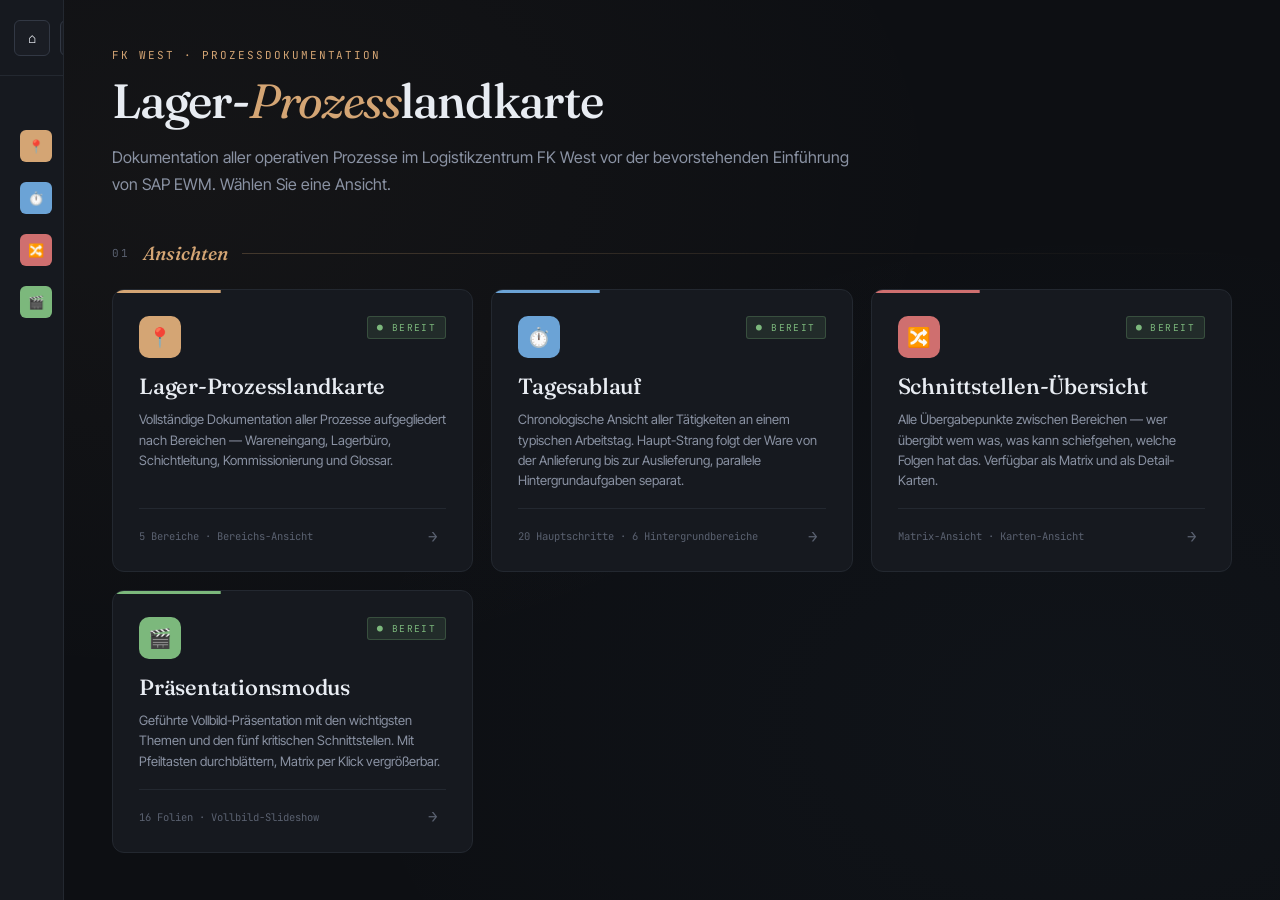
==== commit 5ba72240: "Add files via upload" ====
--- a/index.html
+++ b/index.html
@@ -60,7 +60,8 @@
     z-index: 20;
   }
 
-  .sidebar.expanded { width: 340px; }
+  .sidebar.expanded,
+  .sidebar.hover-expanded { width: 340px; }
 
   .sidebar-header {
     padding: 16px 14px;
@@ -101,7 +102,8 @@
     transition: opacity 0.3s;
   }
 
-  .sidebar.expanded .sidebar-title {
+  .sidebar.expanded .sidebar-title,
+  .sidebar.hover-expanded .sidebar-title {
     opacity: 1;
     transition-delay: 0.15s;
   }
@@ -136,7 +138,8 @@
     padding: 16px 12px 32px;
   }
 
-  .sidebar.expanded .sidebar-content { padding: 16px 18px 32px; }
+  .sidebar.expanded .sidebar-content,
+  .sidebar.hover-expanded .sidebar-content { padding: 16px 18px 32px; }
 
   .sidebar-content::-webkit-scrollbar { width: 6px; }
   .sidebar-content::-webkit-scrollbar-track { background: transparent; }
@@ -165,7 +168,8 @@
     margin-top: 0;
   }
 
-  .sidebar.expanded .sb-section-heading {
+  .sidebar.expanded .sb-section-heading,
+  .sidebar.hover-expanded .sb-section-heading {
     opacity: 1;
     height: auto;
     transition-delay: 0.15s;
@@ -179,7 +183,8 @@
     transition: opacity 0.3s;
   }
 
-  .sidebar.expanded .sb-divider {
+  .sidebar.expanded .sb-divider,
+  .sidebar.hover-expanded .sb-divider {
     opacity: 1;
     transition-delay: 0.15s;
   }
@@ -238,7 +243,8 @@
     flex: 1;
   }
 
-  .sidebar.expanded .sb-text {
+  .sidebar.expanded .sb-text,
+  .sidebar.hover-expanded .sb-text {
     opacity: 1;
     transition-delay: 0.15s;
   }
@@ -333,7 +339,8 @@
     flex: 1;
   }
 
-  .sidebar.expanded .sb-step-text { opacity: 1; transition-delay: 0.15s; }
+  .sidebar.expanded .sb-step-text,
+  .sidebar.hover-expanded .sb-step-text { opacity: 1; transition-delay: 0.15s; }
 
   /* ============= STAGE ============= */
   .stage {
@@ -608,6 +615,31 @@
     background: rgba(138, 146, 163, 0.08);
     color: var(--text-dim);
     border: 1px dashed var(--border-bright);
+  }
+
+  .card-status.office {
+    background: rgba(212, 165, 116, 0.10);
+    color: var(--accent);
+    border: 1px solid rgba(212, 165, 116, 0.3);
+  }
+
+  .sub-section-label {
+    grid-column: 1 / -1;
+    font-family: 'JetBrains Mono', monospace;
+    font-size: 11px;
+    letter-spacing: 0.15em;
+    text-transform: uppercase;
+    color: var(--accent);
+    margin: 8px 0 2px;
+    padding-bottom: 10px;
+    border-bottom: 1px solid var(--border);
+    display: flex;
+    align-items: center;
+    gap: 10px;
+  }
+
+  .sub-section-label:not(:first-child) {
+    margin-top: 24px;
   }
 
   .card h3 {
@@ -1721,6 +1753,60 @@
     text-transform: uppercase;
     color: var(--text-dim);
     margin-bottom: 8px;
+  }
+
+  .timeline-iface-tags {
+    display: flex;
+    flex-wrap: wrap;
+    gap: 8px;
+  }
+
+  .timeline-iface-tag {
+    display: inline-block;
+    padding: 5px 12px;
+    background: rgba(212, 165, 116, 0.08);
+    border: 1px solid rgba(212, 165, 116, 0.25);
+    border-radius: 20px;
+    font-size: 12px;
+    color: var(--accent);
+  }
+
+  .timeline-activities {
+    margin-top: 14px;
+  }
+
+  .timeline-activities-label {
+    font-family: 'JetBrains Mono', monospace;
+    font-size: 9.5px;
+    font-weight: 600;
+    letter-spacing: 0.2em;
+    text-transform: uppercase;
+    color: var(--text-dim);
+    margin-bottom: 8px;
+  }
+
+  .timeline-activities-list {
+    list-style: none;
+    padding: 0;
+    margin: 0;
+  }
+
+  .timeline-activities-list li {
+    position: relative;
+    padding: 5px 0 5px 18px;
+    font-size: 13.5px;
+    line-height: 1.5;
+    color: var(--text);
+  }
+
+  .timeline-activities-list li::before {
+    content: '·';
+    position: absolute;
+    left: 4px;
+    top: 4px;
+    color: var(--area-color, var(--accent));
+    font-weight: 700;
+    font-size: 16px;
   }
 
   .timeline-detail-link {
@@ -2113,6 +2199,604 @@
     .legend { gap: 14px; }
     .extras-section { padding: 0 16px; }
   }
+
+  /* ============= PRÄSENTATIONS-MODUS ============= */
+  #praesentationView {
+    position: fixed;
+    inset: 0;
+    z-index: 9999;
+    background: var(--bg);
+    background-image:
+      radial-gradient(ellipse at 20% 15%, rgba(212, 165, 116, 0.06), transparent 55%),
+      radial-gradient(ellipse at 80% 85%, rgba(107, 163, 214, 0.04), transparent 55%);
+    display: none;
+  }
+  #praesentationView.active { display: block; }
+
+  .slide-stage {
+    position: absolute;
+    inset: 0;
+    display: flex;
+    flex-direction: column;
+    align-items: center;
+    justify-content: center;
+    padding: 6vh 8vw;
+  }
+
+
+  .slide {
+    display: none;
+    width: 100%;
+    max-width: 1100px;
+    animation: slideIn 0.5s cubic-bezier(0.32, 0.72, 0, 1);
+  }
+  .slide.active { display: block; }
+
+  @keyframes slideIn {
+    from { opacity: 0; transform: translateY(24px); }
+    to { opacity: 1; transform: translateY(0); }
+  }
+
+  .slide-eyebrow {
+    font-family: 'JetBrains Mono', monospace;
+    font-size: clamp(11px, 1.4vw, 14px);
+    letter-spacing: 0.22em;
+    color: var(--accent);
+    text-transform: uppercase;
+    margin-bottom: 20px;
+  }
+
+  .slide h1 {
+    font-family: 'Fraunces', serif;
+    font-weight: 500;
+    font-size: clamp(34px, 6vw, 76px);
+    line-height: 1.02;
+    letter-spacing: -0.025em;
+    margin-bottom: 28px;
+  }
+  .slide h1 em { font-style: italic; color: var(--accent); font-weight: 400; }
+
+  .slide h2 {
+    font-family: 'Fraunces', serif;
+    font-weight: 500;
+    font-size: clamp(28px, 4.5vw, 52px);
+    line-height: 1.1;
+    letter-spacing: -0.02em;
+    margin-bottom: 28px;
+  }
+  .slide h2 em { font-style: italic; color: var(--accent); font-weight: 400; }
+
+  .slide-lead {
+    font-size: clamp(17px, 2.4vw, 26px);
+    line-height: 1.55;
+    color: var(--text-muted);
+    max-width: 800px;
+  }
+
+  .slide-lead strong { color: var(--text); font-weight: 600; }
+
+  .slide-big-quote {
+    font-family: 'Fraunces', serif;
+    font-style: italic;
+    font-size: clamp(24px, 3.8vw, 44px);
+    line-height: 1.3;
+    color: var(--text);
+    max-width: 900px;
+  }
+  .slide-big-quote .accent { color: var(--accent); }
+
+  /* Phasen-Reihe (Tag im Überblick) */
+  .slide-phases {
+    display: flex;
+    align-items: stretch;
+    gap: 14px;
+    margin-top: 20px;
+    flex-wrap: wrap;
+  }
+  .slide-phase {
+    flex: 1;
+    min-width: 150px;
+    background: var(--bg-elevated);
+    border: 1px solid var(--border);
+    border-radius: 14px;
+    padding: 22px 20px;
+    position: relative;
+  }
+  .slide-phase-num {
+    font-family: 'JetBrains Mono', monospace;
+    font-size: 12px;
+    color: var(--accent);
+    margin-bottom: 10px;
+  }
+  .slide-phase-name {
+    font-family: 'Fraunces', serif;
+    font-size: clamp(16px, 2vw, 22px);
+    font-weight: 500;
+    line-height: 1.2;
+    margin-bottom: 8px;
+  }
+  .slide-phase-desc {
+    font-size: clamp(12px, 1.4vw, 15px);
+    color: var(--text-muted);
+    line-height: 1.45;
+  }
+  .slide-phase-arrow {
+    position: absolute;
+    right: -12px; top: 50%;
+    transform: translateY(-50%);
+    color: var(--accent);
+    font-size: 20px;
+    z-index: 2;
+  }
+  .slide-phase:last-child .slide-phase-arrow { display: none; }
+
+  /* Schnittstellen-Folie */
+  .slide-iface-flow {
+    display: flex;
+    align-items: center;
+    gap: 14px;
+    flex-wrap: wrap;
+    margin-bottom: 30px;
+  }
+  .slide-iface-actor {
+    display: inline-flex;
+    align-items: center;
+    gap: 10px;
+    padding: 12px 22px;
+    background: var(--bg-elevated);
+    border: 1px solid var(--border-bright);
+    border-radius: 10px;
+    font-size: clamp(15px, 2vw, 22px);
+    font-weight: 500;
+  }
+  .slide-iface-dot { width: 12px; height: 12px; border-radius: 50%; }
+  .slide-iface-arrow { color: var(--accent); font-size: clamp(20px, 2.6vw, 30px); font-weight: 700; }
+
+  .slide-iface-grid {
+    display: grid;
+    grid-template-columns: 1fr 1fr;
+    gap: 16px;
+    margin-top: 8px;
+  }
+  .slide-iface-box {
+    background: var(--bg-elevated);
+    border: 1px solid var(--border);
+    border-radius: 12px;
+    padding: 20px 24px;
+  }
+  .slide-iface-box.full { grid-column: 1 / -1; }
+  .slide-iface-box-label {
+    font-family: 'JetBrains Mono', monospace;
+    font-size: clamp(10px, 1.2vw, 12px);
+    font-weight: 600;
+    letter-spacing: 0.16em;
+    text-transform: uppercase;
+    margin-bottom: 10px;
+  }
+  .slide-iface-box-label.was { color: var(--accent); }
+  .slide-iface-box-label.knack { color: #cf6f6f; }
+  .slide-iface-box-label.folge { color: #cf6f6f; }
+  .slide-iface-box-text {
+    font-size: clamp(14px, 1.8vw, 20px);
+    line-height: 1.5;
+    color: var(--text);
+  }
+
+  .slide-iface-list {
+    list-style: none;
+    padding: 0;
+    margin: 0;
+  }
+  .slide-iface-list li {
+    position: relative;
+    padding: 5px 0 5px 22px;
+    font-size: clamp(13px, 1.7vw, 19px);
+    line-height: 1.4;
+    color: var(--text);
+  }
+  .slide-iface-list li::before {
+    content: '▸';
+    position: absolute;
+    left: 0;
+    top: 5px;
+    color: var(--accent);
+    font-size: 0.9em;
+  }
+  .slide-iface-box.full .slide-iface-list {
+    columns: 2;
+    column-gap: 32px;
+  }
+  @media (max-width: 760px) {
+    .slide-iface-box.full .slide-iface-list { columns: 1; }
+  }
+
+  .slide-eskalation {
+    display: inline-flex;
+    align-items: center;
+    gap: 10px;
+    padding: 8px 18px;
+    border-radius: 30px;
+    font-family: 'JetBrains Mono', monospace;
+    font-size: clamp(11px, 1.4vw, 14px);
+    font-weight: 600;
+    letter-spacing: 0.1em;
+    text-transform: uppercase;
+    margin-left: 14px;
+  }
+  .slide-eskalation.hoch { background: rgba(207, 111, 111, 0.15); color: #e08a8a; border: 1px solid rgba(207, 111, 111, 0.4); }
+  .slide-eskalation.mittel { background: rgba(212, 184, 103, 0.13); color: #ddc174; border: 1px solid rgba(212, 184, 103, 0.4); }
+
+  .slide-iface-header {
+    display: flex;
+    align-items: center;
+    flex-wrap: wrap;
+    gap: 10px;
+    margin-bottom: 8px;
+  }
+  .slide-iface-nr {
+    font-family: 'JetBrains Mono', monospace;
+    font-size: clamp(13px, 1.6vw, 16px);
+    color: var(--text-dim);
+  }
+
+  /* Abschluss-Liste */
+  .slide-list {
+    list-style: none;
+    padding: 0;
+    margin-top: 20px;
+  }
+  .slide-list li {
+    position: relative;
+    padding: 12px 0 12px 38px;
+    font-size: clamp(16px, 2.1vw, 24px);
+    line-height: 1.45;
+    color: var(--text);
+    border-bottom: 1px solid var(--border);
+  }
+  .slide-list li::before {
+    content: '→';
+    position: absolute;
+    left: 0; top: 12px;
+    color: var(--accent);
+    font-weight: 700;
+  }
+
+  /* Steuerleiste */
+  .slide-controls {
+    position: fixed;
+    bottom: 22px; right: 28px;
+    display: flex;
+    align-items: center;
+    gap: 12px;
+    z-index: 10001;
+  }
+  .slide-ctrl-btn {
+    width: 46px; height: 46px;
+    border-radius: 50%;
+    background: var(--bg-elevated);
+    border: 1px solid var(--border-bright);
+    color: var(--text);
+    font-size: 18px;
+    cursor: pointer;
+    display: flex;
+    align-items: center;
+    justify-content: center;
+    transition: all 0.2s;
+  }
+  .slide-ctrl-btn:hover { border-color: var(--accent); color: var(--accent); }
+  .slide-counter {
+    font-family: 'JetBrains Mono', monospace;
+    font-size: 14px;
+    color: var(--text-muted);
+    min-width: 54px;
+    text-align: center;
+  }
+
+  .slide-progress {
+    position: fixed;
+    top: 0; left: 0;
+    height: 3px;
+    background: var(--accent);
+    transition: width 0.4s cubic-bezier(0.32, 0.72, 0, 1);
+    z-index: 10001;
+  }
+
+  .slide-exit {
+    position: fixed;
+    top: 22px; right: 28px;
+    z-index: 10001;
+    padding: 10px 18px;
+    background: var(--bg-elevated);
+    border: 1px solid var(--border-bright);
+    border-radius: 8px;
+    color: var(--text-muted);
+    font-size: 13px;
+    cursor: pointer;
+    transition: all 0.2s;
+  }
+  .slide-exit:hover { border-color: var(--accent); color: var(--accent); }
+
+  .slide-hint {
+    position: fixed;
+    bottom: 24px; left: 28px;
+    z-index: 10001;
+    font-family: 'JetBrains Mono', monospace;
+    font-size: 11px;
+    color: var(--text-dim);
+    letter-spacing: 0.05em;
+  }
+
+  /* Schnittstellen-Folie mit Überschrift */
+  .slide-iface-title {
+    font-family: 'Fraunces', serif;
+    font-weight: 500;
+    font-size: clamp(26px, 4vw, 46px);
+    line-height: 1.08;
+    letter-spacing: -0.02em;
+    margin-bottom: 18px;
+  }
+  .slide-iface-title em { font-style: italic; color: var(--accent); font-weight: 400; }
+
+  /* Typen-Folie: drei Spalten */
+  .slide-types {
+    display: grid;
+    grid-template-columns: 1fr 1fr 1fr;
+    gap: 16px;
+    margin-top: 24px;
+  }
+  .slide-type {
+    background: var(--bg-elevated);
+    border: 1px solid var(--border);
+    border-radius: 14px;
+    padding: 24px 22px;
+    border-top: 3px solid var(--type-color, var(--accent));
+  }
+  .slide-type-icon { font-size: 26px; margin-bottom: 14px; }
+  .slide-type-name {
+    font-family: 'Fraunces', serif;
+    font-size: clamp(16px, 2vw, 22px);
+    font-weight: 500;
+    margin-bottom: 10px;
+    line-height: 1.2;
+  }
+  .slide-type-desc {
+    font-size: clamp(12px, 1.4vw, 16px);
+    color: var(--text-muted);
+    line-height: 1.5;
+  }
+
+  /* Kriterien-Folie */
+  .slide-criteria {
+    display: flex;
+    flex-direction: column;
+    gap: 14px;
+    margin-top: 24px;
+  }
+  .slide-criterion {
+    display: flex;
+    align-items: flex-start;
+    gap: 18px;
+    background: var(--bg-elevated);
+    border: 1px solid var(--border);
+    border-radius: 12px;
+    padding: 18px 24px;
+  }
+  .slide-criterion-num {
+    font-family: 'JetBrains Mono', monospace;
+    font-size: clamp(20px, 2.6vw, 30px);
+    font-weight: 600;
+    color: var(--accent);
+    line-height: 1;
+    flex-shrink: 0;
+  }
+  .slide-criterion-body { flex: 1; }
+  .slide-criterion-name {
+    font-size: clamp(16px, 2vw, 22px);
+    font-weight: 600;
+    margin-bottom: 4px;
+  }
+  .slide-criterion-desc {
+    font-size: clamp(13px, 1.6vw, 18px);
+    color: var(--text-muted);
+    line-height: 1.45;
+  }
+
+  /* Stat-Reihe (Zahlen-Folie) */
+  .slide-stats-row {
+    display: flex;
+    gap: 18px;
+    margin: 28px 0;
+    flex-wrap: wrap;
+  }
+  .slide-stat {
+    flex: 1;
+    min-width: 150px;
+    background: var(--bg-elevated);
+    border: 1px solid var(--border);
+    border-radius: 14px;
+    padding: 24px;
+    text-align: center;
+  }
+  .slide-stat-num {
+    font-family: 'Fraunces', serif;
+    font-size: clamp(36px, 6vw, 64px);
+    font-weight: 500;
+    color: var(--accent);
+    line-height: 1;
+    margin-bottom: 10px;
+  }
+  .slide-stat-label {
+    font-size: clamp(12px, 1.5vw, 16px);
+    color: var(--text-muted);
+    line-height: 1.4;
+  }
+
+  /* Matrix-Mini-Darstellung */
+  .slide-matrix-wrap {
+    display: flex;
+    gap: 30px;
+    align-items: center;
+    margin-top: 20px;
+    flex-wrap: wrap;
+  }
+  .slide-matrix-visual {
+    flex: 1;
+    min-width: 280px;
+  }
+  .slide-matrix-table {
+    border-collapse: collapse;
+    font-family: 'JetBrains Mono', monospace;
+    font-size: clamp(8px, 0.9vw, 11px);
+  }
+  .slide-matrix-table td {
+    width: clamp(18px, 2.2vw, 28px);
+    height: clamp(18px, 2.2vw, 28px);
+    border: 1px solid var(--border);
+    text-align: center;
+    color: var(--text-dim);
+  }
+  .slide-matrix-table td.hit {
+    background: rgba(212, 165, 116, 0.25);
+    color: var(--accent);
+    font-weight: 600;
+  }
+  .slide-matrix-table td.diag { background: var(--bg); opacity: 0.3; }
+  .slide-matrix-table th {
+    font-size: clamp(7px, 0.8vw, 10px);
+    color: var(--text-dim);
+    padding: 2px 4px;
+    font-weight: 400;
+    text-align: left;
+    white-space: nowrap;
+  }
+  .slide-matrix-explain {
+    flex: 1;
+    min-width: 280px;
+  }
+  .slide-matrix-explain ul { list-style: none; padding: 0; }
+  .slide-matrix-explain li {
+    position: relative;
+    padding: 8px 0 8px 26px;
+    font-size: clamp(13px, 1.6vw, 18px);
+    line-height: 1.45;
+    color: var(--text);
+  }
+  .slide-matrix-explain li::before {
+    content: '▸';
+    position: absolute;
+    left: 0; top: 8px;
+    color: var(--accent);
+  }
+
+  /* Kontext-Einleitung auf Schnittstellen-Folien */
+  .slide-iface-context {
+    background: rgba(107, 163, 214, 0.07);
+    border-left: 3px solid #6ba3d6;
+    border-radius: 0 8px 8px 0;
+    padding: 14px 20px;
+    margin-bottom: 20px;
+    font-size: clamp(13px, 1.7vw, 19px);
+    line-height: 1.5;
+    color: var(--text);
+  }
+  .slide-iface-context-label {
+    font-family: 'JetBrains Mono', monospace;
+    font-size: clamp(9px, 1.1vw, 11px);
+    font-weight: 600;
+    letter-spacing: 0.16em;
+    text-transform: uppercase;
+    color: #6ba3d6;
+    margin-bottom: 6px;
+  }
+
+  /* Typ-Label (Papier / System) */
+  .slide-iface-typ {
+    display: inline-flex;
+    align-items: center;
+    gap: 8px;
+    padding: 6px 14px;
+    border-radius: 30px;
+    font-family: 'JetBrains Mono', monospace;
+    font-size: clamp(10px, 1.3vw, 13px);
+    font-weight: 600;
+    letter-spacing: 0.08em;
+    margin-left: 10px;
+  }
+  .slide-iface-typ.papier { background: rgba(212, 165, 116, 0.13); color: var(--accent); border: 1px solid rgba(212, 165, 116, 0.35); }
+  .slide-iface-typ.system { background: rgba(124, 184, 124, 0.13); color: #8fc98f; border: 1px solid rgba(124, 184, 124, 0.35); }
+  .slide-iface-typ.beides { background: rgba(168, 139, 201, 0.13); color: #bfa3d9; border: 1px solid rgba(168, 139, 201, 0.35); }
+
+  /* Matrix größer auf Folie + klickbar */
+  .slide-matrix-visual {
+    cursor: zoom-in;
+    position: relative;
+    transition: transform 0.2s;
+  }
+  .slide-matrix-visual:hover { transform: scale(1.02); }
+  .slide-matrix-zoom-hint {
+    position: absolute;
+    top: 6px; right: 6px;
+    font-family: 'JetBrains Mono', monospace;
+    font-size: 10px;
+    color: var(--accent);
+    background: rgba(13,15,19,0.85);
+    padding: 4px 8px;
+    border-radius: 4px;
+    border: 1px solid var(--border-bright);
+    pointer-events: none;
+  }
+  .slide-matrix-table-big td {
+    width: clamp(26px, 3.2vw, 44px);
+    height: clamp(26px, 3.2vw, 44px);
+    font-size: clamp(11px, 1.3vw, 16px);
+  }
+  .slide-matrix-table-big th {
+    font-size: clamp(10px, 1.1vw, 14px);
+    padding: 3px 6px;
+  }
+
+  /* Matrix Vollbild-Overlay */
+  .matrix-overlay {
+    position: fixed;
+    inset: 0;
+    z-index: 10100;
+    background: rgba(13, 15, 19, 0.97);
+    display: none;
+    align-items: center;
+    justify-content: center;
+    padding: 4vh 4vw;
+    backdrop-filter: blur(6px);
+    cursor: zoom-out;
+  }
+  .matrix-overlay.open { display: flex; animation: overlayIn 0.25s ease-out; }
+  .matrix-overlay-inner {
+    max-width: 96vw;
+    max-height: 92vh;
+    overflow: auto;
+  }
+  .matrix-overlay .slide-matrix-table td {
+    width: clamp(32px, 4vw, 60px);
+    height: clamp(32px, 4vw, 60px);
+    font-size: clamp(13px, 1.6vw, 22px);
+  }
+  .matrix-overlay .slide-matrix-table th {
+    font-size: clamp(12px, 1.4vw, 18px);
+    padding: 6px 10px;
+  }
+  .matrix-overlay-close {
+    position: fixed;
+    top: 24px; right: 30px;
+    padding: 10px 18px;
+    background: var(--bg-elevated);
+    border: 1px solid var(--border-bright);
+    border-radius: 8px;
+    color: var(--text-muted);
+    font-size: 13px;
+    cursor: pointer;
+    z-index: 10101;
+  }
+  .matrix-overlay-close:hover { border-color: var(--accent); color: var(--accent); }
+
 </style>
 </head>
 <body>
@@ -2151,6 +2835,23 @@
           <span class="sec-line"></span>
         </div>
         <div class="grid" id="welcomeGrid"></div>
+      </div>
+    </section>
+
+    <!-- PRÄSENTATIONS-VIEW (Slideshow) -->
+    <section id="praesentationView">
+      <div class="slide-progress" id="slideProgress"></div>
+      <button class="slide-exit" onclick="exitPraesentation()">✕ Beenden (Esc)</button>
+      <div class="slide-stage" id="slideStage"></div>
+      <div class="slide-controls" id="slideControls">
+        <button class="slide-ctrl-btn" onclick="prevSlide()" title="Zurück">‹</button>
+        <span class="slide-counter" id="slideCounter">1 / 16</span>
+        <button class="slide-ctrl-btn" onclick="nextSlide()" title="Weiter">›</button>
+      </div>
+      <div class="slide-hint">Pfeiltasten ◂ ▸ blättern · Esc = beenden · F11 = Vollbild</div>
+      <div class="matrix-overlay" id="matrixOverlay" onclick="closeMatrixOverlay(event)">
+        <button class="matrix-overlay-close" onclick="closeMatrixOverlay(event)">✕ Schließen (Esc)</button>
+        <div class="matrix-overlay-inner" id="matrixOverlayInner" onclick="event.stopPropagation()"></div>
       </div>
     </section>
 
@@ -2359,7 +3060,7 @@
   'Vendel (Spedition)': '#cf6f6f',
   'Fremdspedition': '#cf6f6f',
   'Schichtleitung': '#cf6f6f',
-  'Lagermitarbeiter und WE-Kontrolleure': '#7cb87c'
+  'WE-Kontrolleure': '#6ba3d6'
 };
 
 // Sidebar role legend (kompakte Liste der Hauptrollen)
@@ -2406,12 +3107,12 @@
     titleStyled: 'Schicht<em>leitung</em>',
     icon: '🎯',
     color: '#cf6f6f',
-    description: 'Tagesplanung, Personalsteuerung und Überwachung der operativen Abläufe — von der WE-Vorschauliste über die Auslieferungsübersicht bis zur Bestandsdisposition.',
-    statsLine: '4 Teilbereiche',
+    description: 'Operative Steuerung auf der Fläche — von der morgendlichen Verteilung der WE-Vorschaulisten über die Personalzuteilung bis zur Inventur am Tagesende. Die systemseitigen Transaktionen werden aktuell noch vom Lagerbüro ausgeführt.',
+    statsLine: '2 Abschnitte',
     status: 'ready',
     hasContent: true,
     hasSubAreas: true,
-    hint: 'Die Schichtleitung nutzt vier zentrale Werkzeuge im System: WE-Vorschauliste, VL06O (Auslieferungs-Übersicht), VL03N + SU01 (Kommissionierschein-Nachverfolgung) und die Dispoliste.'
+    hint: 'Wichtig zum Ist-Zustand: Die Schichtleitung übernimmt aktuell ausschließlich die operativen Tätigkeiten auf der Fläche (Abschnitt A). Die vier systemseitigen Transaktionen (Abschnitt B) werden derzeit noch vom Lagerbüro ausgeführt und sollen erst künftig in die Schichtleitung übergehen.'
   },
   {
     id: 'kommissionierung',
@@ -2481,12 +3182,12 @@
     },
     {
       id: 'frutania',
-      title: 'Frutania (Edeka)',
-      titleStyled: 'Frutania (<em>Edeka</em>)',
+      title: 'Frutania',
+      titleStyled: 'Fru<em>tania</em>',
       icon: '🚛',
       color: '#7cb87c',
-      description: 'Tägliche Abwicklung der Frutania-Retouren: Paletten-Abrechnungstabelle, Annahme der Retoure durch den Frutania-Fahrer und Bearbeitung der Retouren-Kontrollblätter. Frutania ist Lieferant für Edeka und fährt vor allem die Touren für Netto.',
-      statsLine: '14 Schritte · 2 Aufgabenblöcke',
+      description: 'Tägliche Abwicklung der Frutania-Aufgaben: Paletten-Abrechnungstabelle, Annahme der Anlieferung durch den Frutania-Fahrer und Bearbeitung der Retouren-Kontrollblätter. Frutania fährt vor allem die Touren für Netto. Die angelieferten Retouren sind normale Retouren von Netto-GHBs, die lediglich von Frutania gefahren werden.',
+      statsLine: '13 Schritte · 2 Aufgabenblöcke',
       status: 'ready',
       hasContent: true,
       hasSubAreas: false
@@ -2518,16 +3219,30 @@
   ],
   schichtleitung: [
     {
+      id: 'operative-aufgaben',
+      title: 'Operative Aufgaben auf der Fläche',
+      titleStyled: 'Operative <em>Aufgaben</em>',
+      icon: '🎯',
+      color: '#cf6f6f',
+      description: 'Abschnitt A — die Tätigkeiten, die die Schichtleitung im Ist-Zustand tatsächlich übernimmt: Verteilung der WE-Vorschaulisten vor Schichtbeginn, Personalverteilung und Zuteilung, Rampenzuweisung, Pausenvertretung und Inventur am Tagesende.',
+      statsLine: 'Abschnitt A · 5 Schritte',
+      status: 'ready',
+      hasContent: true,
+      hasSubAreas: false,
+      sectionLabel: 'A · Aktuelle Aufgaben der Schichtleitung'
+    },
+    {
       id: 'wareneingangsvorschau',
       title: 'WE-Vorschauliste',
       titleStyled: 'WE-<em>Vorschauliste</em>',
       icon: '📋',
       color: '#6ba3d6',
-      description: 'Tagesüberblick zu Schichtbeginn über die WE-Vorschauliste: welche Abteilung bekommt wie viel Ware. Listen werden gedruckt und den Lagermitarbeitern auf der Fläche gezeigt. Grundlage für die Personalverteilung der Kommissionierer.',
-      statsLine: '4 Schritte',
-      status: 'ready',
+      description: 'Aktuell noch vom Lagerbüro ausgeführt. Tagesüberblick über die WE-Vorschauliste: welche Abteilung bekommt wie viel Ware. Grundlage für die Personalverteilung der Kommissionierer.',
+      statsLine: 'Aktuell Lagerbüro · 2 Schritte',
+      status: 'office',
       hasContent: true,
-      hasSubAreas: false
+      hasSubAreas: false,
+      sectionLabel: 'B · Systemseitig — aktuell beim Lagerbüro'
     },
     {
       id: 'auslieferungsuebersicht',
@@ -2535,9 +3250,9 @@
       titleStyled: 'Auslieferungs-<em>Übersicht</em> · VL06O',
       icon: '📤',
       color: '#d4b867',
-      description: 'Übersicht aller offenen Auslieferungen, Lohnbearbeitungen und Reklamationen über die Transaktion VL06O. Zentrales Werkzeug für pünktliche Abfahrten, Prioritätensetzung und Tagesabschluss.',
-      statsLine: '5 Schritte · VL06O',
-      status: 'ready',
+      description: 'Aktuell noch vom Lagerbüro ausgeführt. Übersicht aller offenen Auslieferungen, Lohnbearbeitungen und Reklamationen über die Transaktion VL06O. Werkzeug für pünktliche Abfahrten und Tagesabschluss.',
+      statsLine: 'Aktuell Lagerbüro · 5 Schritte',
+      status: 'office',
       hasContent: true,
       hasSubAreas: false
     },
@@ -2547,9 +3262,9 @@
       titleStyled: 'Kommi-<em>Nachverfolgung</em> · VL03N + SU01',
       icon: '🔍',
       color: '#a88bc9',
-      description: 'Nachvollziehung von Änderungen, Mengenanpassungen und Scan-Vorgängen pro Schein über VL03N. Auflösung der Benutzernummer in der Benutzerpflege SU01 für mögliche Rücksprachen.',
-      statsLine: '4 Schritte · VL03N + SU01',
-      status: 'ready',
+      description: 'Aktuell noch vom Lagerbüro ausgeführt. Nachvollziehung von Änderungen und Scan-Vorgängen pro Schein über VL03N. Auflösung der Benutzernummer in der Benutzerpflege SU01 für Rücksprachen.',
+      statsLine: 'Aktuell Lagerbüro · 4 Schritte',
+      status: 'office',
       hasContent: true,
       hasSubAreas: false
     },
@@ -2559,9 +3274,9 @@
       titleStyled: 'Disposition & <em>Bestand</em>',
       icon: '📦',
       color: '#7cb87c',
-      description: 'Bestandsführung über die Dispoliste mit Filtern nach Abteilung und Lagerort. Spaltencodes zeigen Bestellmengen, Wareneingänge, Auslieferungen und aktuellen Bestand. Voraussetzung für die Inventur.',
-      statsLine: '4 Schritte · Dispoliste',
-      status: 'ready',
+      description: 'Aktuell noch vom Lagerbüro ausgeführt. Bestandsführung über die Dispoliste mit Filtern nach Abteilung und Lagerort. Spaltencodes zeigen Bestellmengen, Wareneingänge, Auslieferungen und Bestand.',
+      statsLine: 'Aktuell Lagerbüro · 4 Schritte',
+      status: 'office',
       hasContent: true,
       hasSubAreas: false
     }
@@ -2813,9 +3528,9 @@
         id: 2, num: '02', type: 'process', phase: 1,
         title: 'Scheine vorbereiten',
         role: 'Lagerbüro',
-        description: 'Die Kommissionierscheine werden für die Verteilung vorbereitet und in der täglichen Excel-Tracking-Liste erfasst.',
-        activities: [
-          'Schein zweifach ausdrucken',
+        description: 'Die Kommissionierscheine werden für die Verteilung vorbereitet und in der täglichen Excel-Tracking-Liste erfasst. Der Kommi-Schein wird zweifach gedruckt: Original und Kopie. Original kommt später zurück ins Lagerbüro, die Kopie bleibt an der Ware für Vendel.',
+        activities: [
+          'Kommi-Schein zweifach ausdrucken (Original + Kopie)',
           'Beide Ausdrucke zusammentackern',
           'Abteilung darauf vermerken (Gemüse, Obst, Bio, Kartoffeln, …)',
           'Letzte vier Ziffern in Excel-Tracking-Liste eintragen',
@@ -2840,38 +3555,37 @@
         id: 4, num: '04', type: 'process', phase: 1,
         title: 'Rücklauf der Scheine',
         role: 'Kommissionierer',
-        description: 'Nach der Kommissionierung bringt der Kommissionierer den fertigen Schein zurück in das Kästchen im Lagerbüro. Eine Kopie verbleibt bei der Ware an der Rampe.',
-        activities: [
-          'Kommissionierer bringt fertigen Schein zurück',
-          'Ablage im Kästchen im Lagerbüro',
-          'Eine Kopie verbleibt an der Ware an der Rampe',
-          'Das zweite Duplikat kommt zurück ins Büro'
+        description: 'Nach der Kommissionierung wird der Schein aufgeteilt: das Original kommt zurück ins Lagerbüro zur Ausbuchung, die Kopie bleibt an der Ware an der Rampe für die spätere Rampenkontrolle durch Vendel.',
+        activities: [
+          'Original kommt zurück ins Lagerbüro',
+          'Original im Kästchen im Lagerbüro ablegen',
+          'Kopie verbleibt an der Ware an der Rampe für Vendel'
         ],
-        documents: ['Kommissionierschein rückläufig'],
+        documents: ['Kommissionierschein-Original', 'Kommissionierschein-Kopie'],
         interfaces: ['Kommissionierer → Lagerbüro']
       },
       {
         id: 5, num: '05', type: 'process', phase: 1,
         title: 'Ausbuchung und Lieferscheindruck',
         role: 'Lagerbüro',
-        description: 'Der zurückgegebene Kommissionierschein wird im System ausgebucht. Anschließend wird der Lieferschein automatisch gedruckt und in die passende Ablage zum jeweiligen Kunden gelegt. Der Wiederholungsdruck-Hinweis steht nur auf Kommi-Scheinen, nicht auf Lieferscheinen.',
-        activities: [
-          'Kommi-Schein im System über Änderungscockpit ausbuchen',
-          'Lieferschein wird automatisch gedruckt',
-          'Lieferschein in die passende Kunden-Ablage einsortieren',
+        description: 'Der zurückgegebene Kommi-Schein-Original wird im System ausgebucht. Anschließend wird der Lieferschein automatisch zweifach gedruckt — beide Exemplare gehen später an Vendel: eines behält Vendel selbst, das andere wird beim Kunden (GHB) übergeben. Der Wiederholungsdruck-Hinweis steht nur auf Kommi-Scheinen, nicht auf Lieferscheinen.',
+        activities: [
+          'Kommi-Schein-Original im System über Änderungscockpit ausbuchen',
+          'Lieferschein wird automatisch zweifach gedruckt',
+          'Beide Lieferscheine in die passende Kunden-Ablage einsortieren',
           'Bei Neudruck eines Kommi-Scheins erscheint der Aufdruck Wiederholungsdruck'
         ],
-        documents: ['Lieferschein', 'Kunden-Ablage'],
+        documents: ['Lieferschein zweifach', 'Kunden-Ablage'],
         interfaces: ['Lagerbüro → WWS']
       },
       {
         id: 6, num: '06', type: 'process', phase: 1,
         title: 'Sortierung der Lieferscheine',
         role: 'Lagerbüro',
-        description: 'Die gedruckten Lieferscheine werden nach GHB sortiert für den Versand. Die Sortierung berücksichtigt auch das jeweilige Fahrzeug und die Tour.',
-        activities: [
-          'Sortierung nach GHB',
-          'Sortierung nach Auto und Tour'
+        description: 'Die gedruckten Lieferscheine werden nach GHB sortiert für den Versand. Die Sortierung berücksichtigt nicht das jeweilige Fahrzeug oder Tor — sortiert wird ausschließlich nach GHB.',
+        activities: [
+          'Sortierung ausschließlich nach GHB',
+          'Keine Berücksichtigung von Fahrzeug oder Tor'
         ],
         documents: ['Lieferschein'],
         interfaces: []
@@ -2891,18 +3605,18 @@
       },
       {
         id: 8, num: '08', type: 'process', phase: 1,
-        title: 'Zuordnung Lieferschein zu Kommi-Schein und Übergabe an Vendel',
+        title: 'Abgleich Kommi ↔ Lieferschein und Übergabe an Vendel (LKW fertig)',
         role: 'Lagerbüro',
-        description: 'Nach der Rampenkontrolle durch Vendel kommen die Kommi-Schein-Duplikate zurück ins Lagerbüro. Der Lagerbüro-Mitarbeiter ordnet jedem Duplikat den passenden Lieferschein zu, trägt die Europaletten ein und übergibt die Papiere wieder an Vendel zur Weitergabe an den Fahrer.',
-        activities: [
-          'Vendel meldet fertiges Fahrzeug und übergibt Duplikate',
-          'Lagerbüro ordnet Lieferschein dem Kommi-Schein-Duplikat zu',
+        description: 'Sobald eine Tour bzw. ein LKW fertig beladen ist, kommen die Kommi-Schein-Kopien von der Rampe zurück ins Lagerbüro. Der Lagerbüro-Mitarbeiter gleicht jeden Kommi-Schein mit dem passenden Lieferschein (zweifach) ab, trägt die Europaletten ein und übergibt das Paket an Vendel. Vendel behält ein Exemplar des Lieferscheins und übergibt das zweite Exemplar bei der Anlieferung beim Kunden (GHB).',
+        activities: [
+          'Tour ist fertig, Vendel meldet sich zurück mit den Kommi-Schein-Kopien',
+          'Kommi-Schein mit passendem Lieferschein abgleichen',
           'Europaletten im System eintragen',
-          'Lieferscheine zusammen mit Duplikaten an Vendel übergeben',
-          'Vendel reicht die Papiere an den Fahrer weiter'
+          'Lieferscheine (zweifach) zusammen mit Kommi-Schein-Kopie an Vendel übergeben',
+          'Vendel behält ein Lieferschein-Exemplar, übergibt das zweite beim GHB'
         ],
-        documents: ['Lieferschein', 'Kommissionierschein-Duplikate'],
-        interfaces: ['Vendel → Lagerbüro', 'Lagerbüro → Vendel', 'Vendel → Fahrer']
+        documents: ['Lieferschein zweifach', 'Kommissionierschein-Kopie'],
+        interfaces: ['Vendel → Lagerbüro', 'Lagerbüro → Vendel', 'Vendel → Kunde (GHB)']
       },
       {
         id: 9, num: '09', type: 'success', phase: 1,
@@ -2930,10 +3644,10 @@
         ]
       },
       {
-        title: 'Umlagerung (5er-Nummern)',
+        title: 'Umlagerung (15er-Nummern)',
         description: 'Umlagerungen kennzeichnen Bewegungen zwischen Bestandsarten oder Lagerorten und werden wie normale Kommissionsscheine behandelt. Beispiele: Physalis von Hamburg-Bestand auf Obst-Rohstoffbestand für Beerenmix-Produktion; Tomaten aus Niederlande-Bestand in Gemüse-Normalbestand bei Engpass.',
         activities: [
-          'Erkennung an 5er-Nummer',
+          'Erkennung an 15er-Nummer',
           'Behandlung wie Kommissionierschein (zweifach drucken, tackern, Abteilung vermerken)',
           'Eintrag in Excel-Tracking-Liste mit Markierung Umlagerung',
           'Anruf an die jeweilige Empfangs-Abteilung'
@@ -3090,7 +3804,7 @@
         description: 'Bei Landgard werden Paletten nicht getauscht, sondern verrechnet. Auf jedem Schein wird notiert, wie viele Europaletten und Industriepaletten hin- und zurückgegangen sind.',
         activities: [
           'Hin- und Rück-Paletten je Schein eintragen',
-          'Abgleich mit Bestellnummer (15er) und Lohnbearbeitungslosung (16er)',
+          'Abgleich mit Bestellnummer (100er oder 11er) und Lohnbearbeitungs-Nummer (16er)',
           'Tagesabschluss: bei gleichtägigen Paletten erfolgt der Abschluss am Folgetag'
         ]
       },
@@ -3317,27 +4031,28 @@
         id: 6, num: '06', type: 'process', phase: 3,
         title: 'Bereitstellung an der Rampe',
         role: 'Kommissionierer',
-        description: 'Die fertig kommissionierte Palette wird an die auf dem Schein vermerkte Rampe gebracht. Pro Kunde ist in der Regel eine eigene Rampe vorgesehen.',
+        description: 'Die fertig kommissionierte Palette wird an die auf dem Schein vermerkte Rampe gebracht. Pro Kunde ist in der Regel eine eigene Rampe vorgesehen. Die Kopie des Kommi-Scheins bleibt an der Ware für Vendel, das Original geht zurück ins Lagerbüro.',
         activities: [
           'Rampen-Zuweisung vom Schein ablesen',
           'Palette an die zugewiesene Rampe transportieren',
-          'Eine Kopie des Scheins verbleibt bei der Ware an der Rampe'
+          'Kopie des Kommi-Scheins verbleibt bei der Ware an der Rampe',
+          'Original des Kommi-Scheins kommt zurück ins Lagerbüro'
         ],
-        documents: ['Kommissionierschein-Kopie'],
+        documents: ['Kommissionierschein-Kopie', 'Kommissionierschein-Original'],
         interfaces: ['Kommissionierer → Lagerbüro']
       },
       {
         id: 7, num: '07', type: 'success', phase: 3,
         title: 'Schein-Rückgabe und Final-Buchung',
         role: 'Lagerbüro',
-        description: 'Der Kommissionierer bringt den fertigen Schein zurück ins Lagerbüro. Erst durch die Final-Buchung im Lagerbüro wird die Ware endgültig aus dem Bestand ausgebucht — der Kommissionier-Scan hatte den Bestand zwar bereits reduziert, die endgültige Buchung muss aber bestätigt werden.',
-        activities: [
-          'Schein im Kästchen für rückläufige Scheine ablegen',
+        description: 'Der Kommissionierer bringt das Original des Kommi-Scheins zurück ins Lagerbüro. Erst durch die Final-Buchung im Lagerbüro wird die Ware endgültig aus dem Bestand ausgebucht — der Kommissionier-Scan hatte den Bestand zwar bereits reduziert, die endgültige Buchung muss aber bestätigt werden.',
+        activities: [
+          'Original des Kommi-Scheins im Kästchen für rückläufige Scheine ablegen',
           'Lagerbüro prüft den Schein',
           'Final-Buchung im System durch das Lagerbüro',
           'Ware ist damit endgültig aus dem Bestand ausgebucht'
         ],
-        documents: ['Kommissionierschein rückläufig'],
+        documents: ['Kommissionierschein-Original'],
         interfaces: ['Kommissionierer → Lagerbüro']
       }
     ],
@@ -3460,20 +4175,6 @@
       },
       {
         id: 6, num: '06', type: 'process', phase: 1,
-        title: 'Sonderfälle behandeln',
-        role: 'Lagerbüro',
-        description: 'Einige Filialen folgen einer abweichenden Logik. Trostberg und Kitzingen werden in der Regel nicht eingetragen, da sich Tanja darum kümmert; hier reicht der Screenshot per E-Mail. Fehlende Rollkarten werden mit einem Vermerk und der Vortagsmenge ergänzt.',
-        activities: [
-          'Trostberg und Kitzingen: Rollkarten dazulegen, Tanja informieren',
-          'Fehlende Rollkarte: Vermerk auf der rechten Seite eintragen, Vortagsmenge übernehmen',
-          'Tielo-Karte mit Kommissionierschein als Sonderfall berücksichtigen',
-          'Falsche Kundennummern markieren und im Verteiler hinterfragen'
-        ],
-        documents: ['Frutania-Tabelle', 'Screenshot Vortagstabelle'],
-        interfaces: ['Lagerbüro → Tanja']
-      },
-      {
-        id: 7, num: '07', type: 'process', phase: 1,
         title: 'Rollkarten einscannen und Saldo bilden',
         role: 'Lagerbüro',
         description: 'Die Rollkarten werden eingescannt, damit sie zusammen mit der Tabelle als ein PDF per E-Mail verschickt werden können. Aus dem Vortags-Saldo, der heute gelieferten Menge und der heute zurückgekommenen Menge wird der neue Tagessaldo gebildet.',
@@ -3488,7 +4189,7 @@
         interfaces: ['Lagerbüro → Frutania-Verteiler']
       },
       {
-        id: 8, num: '08', type: 'success', phase: 1,
+        id: 7, num: '07', type: 'success', phase: 1,
         title: 'Aufbewahrung der gescannten Rollkarten',
         role: 'Lagerbüro',
         description: 'Nach dem Scannen und E-Mail-Versand werden die Original-Rollkarten auf der rechten Seite gestapelt. Sobald der Stapel voll ist, werden die älteren Karten nach links verschoben und an Vendel zur Archivierung übergeben — Vendel bewahrt diese für eventuelle Rückfragen zur Verladung auf.',
@@ -3502,7 +4203,7 @@
         interfaces: ['Lagerbüro → Vendel']
       },
       {
-        id: 9, num: '09', type: 'process', phase: 2,
+        id: 8, num: '08', type: 'process', phase: 2,
         title: 'Vorab-Anmeldung Frutania prüfen',
         role: 'Lagerbüro',
         description: 'Frutania meldet die anstehenden Retouren vorab per E-Mail an. Die Listen werden ausgedruckt und für die Annahme vorbereitet.',
@@ -3515,10 +4216,10 @@
         interfaces: ['Frutania → Lagerbüro']
       },
       {
-        id: 10, num: '10', type: 'process', phase: 2,
+        id: 9, num: '09', type: 'process', phase: 2,
         title: 'Ankunft Frutania-Fahrer und Schichtleitung verständigen',
         role: 'Lagerbüro',
-        description: 'Frutania-Fahrer liefert die Frutania-Retoure an. Werktags muss er bis 14:00 Uhr eintreffen, am Wochenende ist die Anlieferung untersagt. Die Schichtleitung wird wegen der Platzklärung für die Leerpaletten kontaktiert.',
+        description: 'Der Frutania-Fahrer liefert die Retoure an. Es handelt sich um eine normale Retoure eines Netto-GHB, die lediglich von Frutania gefahren wird. Werktags muss der Fahrer bis 14:00 Uhr eintreffen, am Wochenende ist die Anlieferung untersagt. Die Schichtleitung wird wegen der Platzklärung für die Leerpaletten kontaktiert.',
         activities: [
           'Frutania-Fahrer-Ankunft am Lagerbüro',
           'Werktags muss Anlieferung bis 14:00 Uhr erfolgen',
@@ -3530,7 +4231,7 @@
         interfaces: ['Frutania → Lagerbüro', 'Lagerbüro → Schichtleitung']
       },
       {
-        id: 11, num: '11', type: 'process', phase: 2,
+        id: 10, num: '10', type: 'process', phase: 2,
         title: 'Lieferscheine und Palettenschein entgegennehmen',
         role: 'Lagerbüro',
         description: 'Frutania-Fahrer übergibt die Lieferscheine und den Palettenschein. Die Eingangsmenge wird mit der Vorab-Anmeldung abgeglichen.',
@@ -3544,24 +4245,24 @@
         interfaces: ['Frutania → Lagerbüro']
       },
       {
-        id: 12, num: '12', type: 'process', phase: 2,
+        id: 11, num: '11', type: 'process', phase: 2,
         title: 'Retouren-Kontrollblatt ausfüllen',
         role: 'Lagerbüro',
-        description: 'Pro Retoure wird ein Retouren-Kontrollblatt ausgefüllt. Die Angaben stammen aus den Lieferscheinen — Lieferscheinnummer, Kunde, Artikel und Menge in Kolli werden eingetragen. Verpackung, LOS-Nummer und Grund werden im Lagerbüro nicht ausgefüllt; das übernehmen Lagermitarbeiter und WE-Kontrolleure beim Sichten der Ware.',
+        description: 'Pro Retoure wird ein Retouren-Kontrollblatt ausgefüllt. Die Angaben stammen aus den Lieferscheinen — Lieferscheinnummer, Kunde, Artikel und Menge in Kolli werden eingetragen. Verpackung, LOS-Nummer und Grund werden im Lagerbüro nicht ausgefüllt; das übernehmen die WE-Kontrolleure beim Sichten der Ware.',
         activities: [
           'Eingangsdatum eintragen',
           'Kunde eintragen',
           'Artikel eintragen',
           'Menge in Kolli eintragen',
           'Lieferscheinnummer (45er-Nummer) eintragen',
-          'Verpackung, LOS und Grund bleiben offen für Lagermitarbeiter und WE-Kontrolleure',
-          'Anzahl Paletten wird montags durch Lagermitarbeiter und WE-Kontrolleure nachgezählt'
+          'Verpackung, LOS und Grund bleiben offen für die WE-Kontrolleure',
+          'Anzahl Paletten wird montags durch die WE-Kontrolleure nachgezählt'
         ],
         documents: ['Retouren-Kontrollblatt', 'Lieferschein'],
-        interfaces: ['Lagerbüro → Lagermitarbeiter und WE-Kontrolleure']
-      },
-      {
-        id: 13, num: '13', type: 'process', phase: 2,
+        interfaces: ['Lagerbüro → WE-Kontrolleure']
+      },
+      {
+        id: 12, num: '12', type: 'process', phase: 2,
         title: 'Lehrgut-Lieferschein ausfüllen und beidseitig unterschreiben',
         role: 'Lagerbüro',
         description: 'Für die mitgebrachten Leerpaletten wird ein Lehrgut-Lieferschein erstellt. Frutania-Fahrer und das Lagerbüro unterschreiben den Schein gegenseitig — eine Kopie für den Lieferanten, eine für FK West.',
@@ -3577,22 +4278,112 @@
         interfaces: ['Lagerbüro ↔ Frutania']
       },
       {
-        id: 14, num: '14', type: 'success', phase: 2,
+        id: 13, num: '13', type: 'success', phase: 2,
         title: 'Zettel an Ware heften und Verwertungsweg in Rücksprache klären',
         role: 'Lagerbüro',
-        description: 'Die Retouren-Kontrollblätter werden an die zugehörige Ware geheftet. Lagermitarbeiter bzw. WE-Kontrolleure prüfen die Ware stichprobenartig und ergänzen den Grund. Der Verwertungsweg wird in Rücksprache mit Ein- und Verkauf entschieden.',
+        description: 'Die Retouren-Kontrollblätter werden an die zugehörige Ware geheftet. Die WE-Kontrolleure prüfen die Ware stichprobenartig und ergänzen den Grund. Der Verwertungsweg wird in Rücksprache mit Ein- und Verkauf entschieden.',
         activities: [
           'Kontrollblatt an die zugehörige Ware heften',
-          'Lagermitarbeiter und WE-Kontrolleure führen Stichprobenkontrolle durch',
+          'WE-Kontrolleure führen Stichprobenkontrolle durch',
           'Grund wird auf dem Kontrollblatt eingetragen',
           'Verwertungsweg in Rücksprache mit Ein- und Verkauf festlegen: Bestand, Wieskirchen, Tafel, Sortierung oder Rückgabe',
           'Geprüfter Zettel kommt zur Nachhaltung zurück ins Lagerbüro'
         ],
         documents: ['Retouren-Kontrollblatt'],
-        interfaces: ['Lagerbüro → Lagermitarbeiter', 'Lagerbüro ↔ Ein-/Verkauf']
+        interfaces: ['Lagerbüro → WE-Kontrolleure', 'Lagerbüro ↔ Ein-/Verkauf']
       }
     ],
     sonderfaelle: []
+  },
+
+  // ============= SCHICHTLEITUNG · OPERATIVE AUFGABEN =============
+  'schichtleitung.operative-aufgaben': {
+    phases: [
+      { id: 1, name: 'Vor Schichtbeginn' },
+      { id: 2, name: 'Laufender Betrieb' },
+      { id: 3, name: 'Tagesabschluss' }
+    ],
+    steps: [
+      {
+        id: 1, num: '01', type: 'process', phase: 1,
+        title: 'WE-Vorschaulisten verteilen',
+        role: 'Schichtleitung',
+        description: 'Noch bevor die Schicht startet und bevor der erste Fahrer mit Ware eintrifft, werden die WE-Vorschaulisten verteilt. Die Listen entstehen bereits vorab im System und zeigen, welche Ware im Laufe des Tages erwartet wird. Sie werden an alle Mitarbeiter auf der Fläche übergeben (Kommissionierer, WE-Kontrolleure und Schichtleiter).',
+        activities: [
+          'Vorab erstellte WE-Vorschaulisten entgegennehmen',
+          'Listen an alle Mitarbeiter auf der Fläche verteilen',
+          'Bei Bedarf kurze mündliche Erläuterung zur erwarteten Ware'
+        ],
+        documents: ['WE-Vorschauliste'],
+        interfaces: ['Schichtleitung → Fläche (alle Rollen)']
+      },
+      {
+        id: 2, num: '02', type: 'decision', phase: 1,
+        title: 'Personalverteilung und Zuteilung der Kommissionierer',
+        role: 'Schichtleitung',
+        description: 'Auf Basis der WE-Vorschaulisten wird ermittelt, welche Abteilung besonders stark belastet ist. Daraus leitet sich die Personalzuteilung ab. Jeder Kommissionierer hat eine Stammabteilung, bei Bedarf wird umverteilt. Die Schichtleitung teilt zudem die einzelnen Kommissionierscheine den jeweiligen Kommissionierern zu.',
+        activities: [
+          'Stärkste Abteilung des Tages anhand der Vorschau identifizieren',
+          'Stammabteilungen der verfügbaren Mitarbeiter prüfen',
+          'Personalverteilung festlegen und kommunizieren',
+          'Kommissionierscheine den Kommissionierern zuteilen',
+          'Querhilfe nach Abschluss der Stammabteilung einplanen'
+        ],
+        documents: ['Kommissionierscheine'],
+        interfaces: ['Schichtleitung → Kommissionierer']
+      },
+      {
+        id: 3, num: '03', type: 'process', phase: 2,
+        title: 'Rampenzuweisung als Eskalation',
+        role: 'Schichtleitung',
+        description: 'Während des laufenden Betriebs übernimmt die Schichtleitung die Rampenzuweisung als Eskalation — dann, wenn das Lagerbüro niemanden erreicht oder eine schnelle Entscheidung vor Ort nötig ist.',
+        activities: [
+          'Anfrage zur Rampenzuweisung entgegennehmen',
+          'Freie Rampe ermitteln und zuweisen',
+          'Zuweisung an die Beteiligten kommunizieren'
+        ],
+        documents: [],
+        interfaces: ['Schichtleitung → Lagerbüro']
+      },
+      {
+        id: 4, num: '04', type: 'process', phase: 2,
+        title: 'Pausenvertretung organisieren',
+        role: 'Schichtleitung',
+        description: 'Während der Pausenzeiten stellt die Schichtleitung sicher, dass die laufenden Abläufe nicht unterbrochen werden, und organisiert die Vertretung an den kritischen Stellen.',
+        activities: [
+          'Pausenzeiten der Mitarbeiter koordinieren',
+          'Vertretung an kritischen Stellen sicherstellen',
+          'Bei Engpässen selbst einspringen'
+        ],
+        documents: [],
+        interfaces: ['Schichtleitung → Kommissionierer']
+      },
+      {
+        id: 5, num: '05', type: 'success', phase: 3,
+        title: 'Inventur am Tagesende',
+        role: 'Schichtleitung',
+        description: 'Am Ende des Tages folgt die Inventur. Voraussetzung ist, dass alle Auslieferungen abgeschlossen sind — es muss keine Ware mehr raus und es kommt keine Ware mehr zurück, etwa vom Abpacken. Erst dann kann die Inventur gestartet werden.',
+        activities: [
+          'Prüfen ob alle Auslieferungen abgeschlossen sind',
+          'Sicherstellen dass keine Ware mehr raus muss',
+          'Sicherstellen dass keine Ware mehr zurückkommt',
+          'Inventur durchführen'
+        ],
+        documents: [],
+        interfaces: ['Schichtleitung → Lagerbüro']
+      }
+    ],
+    sonderfaelle: [
+      {
+        title: 'Stammabteilung und Querhilfe',
+        description: 'Kommissionierer haben fest zugewiesene Stammabteilungen. Sie kennen die Lagerorte und Eigenheiten ihrer Ware genau. Erst nach Abschluss der eigenen Abteilung helfen sie in anderen Bereichen aus.',
+        activities: [
+          'Stammabteilung als Erstpriorität',
+          'Nach Fertigstellung: Querhilfe in stark belasteten Abteilungen',
+          'Querhilfe zielgerichtet einsetzen, da Stammabteilung-Kenntnisse fehlen'
+        ]
+      }
+    ]
   },
 
   // ============= SCHICHTLEITUNG · WARENEINGANGSVORSCHAU =============
@@ -3603,68 +4394,31 @@
     steps: [
       {
         id: 1, num: '01', type: 'process', phase: 1,
-        title: 'WE-Vorschauliste zu Schichtbeginn aufrufen',
-        role: 'Schichtleitung',
-        description: 'Die WE-Vorschauliste zeigt genaue Daten zu allen geplanten Wareneingängen. Die Schichtleitung verschafft sich darüber zu Schichtbeginn einen Überblick über den Tag.',
+        title: 'WE-Vorschauliste aufrufen',
+        role: 'Lagerbüro',
+        description: 'Hinweis: Diese Transaktion wird aktuell noch vom Lagerbüro ausgeführt. Die WE-Vorschauliste zeigt genaue Daten zu allen geplanten Wareneingängen und verschafft zu Schichtbeginn einen Überblick über den Tag.',
         activities: [
           'WE-Vorschauliste aufrufen',
           'Geplante Wareneingänge pro Abteilung sichten',
           'Erwartete Liefermengen erfassen'
         ],
         documents: [],
-        interfaces: ['Schichtleitung → WWS']
+        interfaces: ['Lagerbüro → WWS']
       },
       {
         id: 2, num: '02', type: 'process', phase: 1,
-        title: 'Listen drucken und auf der Fläche zeigen',
-        role: 'Schichtleitung',
-        description: 'Die relevanten Listen werden gedruckt und den Lagermitarbeitern auf der Fläche gezeigt, damit alle wissen welche Ware kommen wird.',
+        title: 'Listen drucken',
+        role: 'Lagerbüro',
+        description: 'Hinweis: Diese Transaktion wird aktuell noch vom Lagerbüro ausgeführt. Die relevanten Listen werden gedruckt, damit sie vor Schichtbeginn von der Schichtleitung auf der Fläche verteilt werden können.',
         activities: [
           'Listen aus der Vorschau drucken',
-          'An die Lagermitarbeiter auf der Fläche übergeben',
-          'Bei Bedarf kurze mündliche Erläuterung'
+          'Listen für die Verteilung bereitstellen'
         ],
         documents: ['Vorschau-Liste'],
-        interfaces: ['Schichtleitung → Lagermitarbeiter']
-      },
-      {
-        id: 3, num: '03', type: 'decision', phase: 1,
-        title: 'Personalverteilung der Kommissionierer planen',
-        role: 'Schichtleitung',
-        description: 'Auf Basis der Vorschau wird ermittelt, welche Abteilung besonders stark belastet ist. Daraus leitet sich die Personalzuteilung ab — jeder Kommissionierer hat eine Stammabteilung, bei Bedarf wird umverteilt.',
-        activities: [
-          'Stärkste Abteilung des Tages identifizieren',
-          'Stammabteilungen prüfen',
-          'Personalverteilung kommunizieren',
-          'Querhilfe nach Abschluss der Stammabteilung einplanen'
-        ],
-        documents: [],
-        interfaces: ['Schichtleitung → Kommissionierer']
-      },
-      {
-        id: 4, num: '04', type: 'process', phase: 1,
-        title: 'Operative Sonderaufgaben übernehmen',
-        role: 'Schichtleitung',
-        description: 'Während der gesamten Schicht ist die Schichtleitung Ansprechpartner für operative Klärungen — Rampenzuweisung wenn das Lagerbüro niemanden erreicht und Vertretungen während Pausen.',
-        activities: [
-          'Rampenzuweisung als Eskalation übernehmen',
-          'Pausenvertretung organisieren'
-        ],
-        documents: [],
-        interfaces: ['Schichtleitung → Lagerbüro', 'Schichtleitung → Kommissionierer']
+        interfaces: ['Lagerbüro → Schichtleitung']
       }
     ],
-    sonderfaelle: [
-      {
-        title: 'Stammabteilung und Querhilfe',
-        description: 'Kommissionierer haben fest zugewiesene Stammabteilungen. Sie kennen die Lagerorte und Eigenheiten ihrer Ware genau. Erst nach Abschluss der eigenen Abteilung helfen sie in anderen Bereichen aus.',
-        activities: [
-          'Stammabteilung als Erstpriorität',
-          'Nach Fertigstellung: Querhilfe in stark belasteten Abteilungen',
-          'Querhilfe zielgerichtet einsetzen, da Stammabteilung-Kenntnisse fehlen'
-        ]
-      }
-    ]
+    sonderfaelle: []
   },
 
   // ============= SCHICHTLEITUNG · AUSLIEFERUNGS-ÜBERSICHT =============
@@ -3676,7 +4430,7 @@
       {
         id: 1, num: '01', type: 'process', phase: 1,
         title: 'VL06O aufrufen',
-        role: 'Schichtleitung',
+        role: 'Lagerbüro',
         description: 'Die Transaktion VL06O zeigt alle offenen Auslieferungen, Lohnbearbeitungen und Reklamationen — also alles was noch offen ist. Zentrales Werkzeug für die Sicherstellung pünktlicher Abfahrten und den Tagesabschluss.',
         activities: [
           'Transaktion VL06O aufrufen',
@@ -3689,7 +4443,7 @@
       {
         id: 2, num: '02', type: 'process', phase: 1,
         title: 'Artikel- und Chargenanzeige nutzen',
-        role: 'Schichtleitung',
+        role: 'Lagerbüro',
         description: 'In der Anzeige sieht man anhand der Chargen, was noch offen ist und was bereits erledigt wurde. Bei Lohnbearbeitungen sind immer Chargen vorhanden.',
         activities: [
           'Artikel und Chargen pro Vorgang prüfen',
@@ -3702,7 +4456,7 @@
       {
         id: 3, num: '03', type: 'process', phase: 1,
         title: 'Lohnbearbeitungen und Reklamationen nachhalten',
-        role: 'Schichtleitung',
+        role: 'Lagerbüro',
         description: 'Die Übersicht zeigt geplante Lohnbearbeitungen, die noch nicht angefahren wurden, sowie offene Reklamationen. Damit ist auch erkennbar, welche Ware gerade umgepackt wird oder noch fehlt.',
         activities: [
           'Offene Lohnbearbeitungs-Aufträge identifizieren',
@@ -3715,7 +4469,7 @@
       {
         id: 4, num: '04', type: 'decision', phase: 1,
         title: 'Prioritäten setzen für Abfahrten',
-        role: 'Schichtleitung',
+        role: 'Lagerbüro',
         description: 'Mit dem Tool können Prioritäten gesetzt werden, je nachdem was früh raus muss — also bei zeitkritischen Angelegenheiten. Die Übersicht stellt die pünktliche Abfahrt zu den Regionen sicher.',
         activities: [
           'Abfahrtszeiten pro Kunde abgleichen',
@@ -3729,7 +4483,7 @@
       {
         id: 5, num: '05', type: 'success', phase: 1,
         title: 'Tagesabschluss und Vorbereitung der Inventur',
-        role: 'Schichtleitung',
+        role: 'Lagerbüro',
         description: 'Wenn alle offenen Vorgänge erledigt sind, ist der Tag abgeschlossen. Erst danach kann mit der Inventur und dem Bestandsabgleich begonnen werden.',
         activities: [
           'Liste auf vollständige Erledigung prüfen',
@@ -3762,7 +4516,7 @@
       {
         id: 1, num: '01', type: 'process', phase: 1,
         title: 'VL03N aufrufen — Schein-Detailansicht öffnen',
-        role: 'Schichtleitung',
+        role: 'Lagerbüro',
         description: 'Die Transaktion VL03N öffnet die Schein-Detailansicht und dient zur Nachverfolgung von Kommissionierscheinen. Klare Übersicht, wer was geändert oder gemacht hat — falls Fragen aufkommen. Scheine können auch erneut gedruckt werden.',
         activities: [
           'Transaktion VL03N aufrufen',
@@ -3776,7 +4530,7 @@
       {
         id: 2, num: '02', type: 'process', phase: 1,
         title: 'Änderungen anzeigen lassen',
-        role: 'Schichtleitung',
+        role: 'Lagerbüro',
         description: 'Über Umfeld → Änderungen → Hierarchie wird angezeigt, was wann gemacht wurde und vom wem — etwa vom Einkauf nachträglich geänderte Mengen oder Charge-Wechsel. Damit lässt sich bei Unklarheiten nachvollziehen, was geschehen ist.',
         activities: [
           'In der Detailansicht: Umfeld → Änderungen → Hierarchie aufrufen',
@@ -3790,7 +4544,7 @@
       {
         id: 3, num: '03', type: 'process', phase: 1,
         title: 'SU01 — Benutzernummer in der Benutzerpflege auflösen',
-        role: 'Schichtleitung',
+        role: 'Lagerbüro',
         description: 'Die in VL03N angezeigte Benutzernummer wird in die Transaktion SU01 (Benutzerpflege) übergeben, um nachzuvollziehen wer was gemacht hat — für eine mögliche Kontaktaufnahme.',
         activities: [
           'Benutzernummer aus VL03N kopieren',
@@ -3804,7 +4558,7 @@
       {
         id: 4, num: '04', type: 'success', phase: 1,
         title: 'Mitarbeiter ansprechen und klären',
-        role: 'Schichtleitung',
+        role: 'Lagerbüro',
         description: 'Mit dem identifizierten Namen kann das Gespräch mit dem Mitarbeiter erfolgen. Klärung zur Charge, Menge oder zum Splitvorgang. Bei wiederholten Auffälligkeiten wird das Verhalten thematisiert.',
         activities: [
           'Mitarbeiter zu konkreter Position ansprechen',
@@ -3847,7 +4601,7 @@
       {
         id: 1, num: '01', type: 'process', phase: 1,
         title: 'Dispoliste aufrufen und Abteilungs-Filter setzen',
-        role: 'Schichtleitung',
+        role: 'Lagerbüro',
         description: 'Die Dispoliste ist das zentrale Werkzeug zur Bestandsführung. Sie wird über den jeweiligen Abteilungscode gefiltert.',
         activities: [
           '001 — Gemüse',
@@ -3868,7 +4622,7 @@
       {
         id: 2, num: '02', type: 'process', phase: 1,
         title: 'Bestandsspalten interpretieren',
-        role: 'Schichtleitung',
+        role: 'Lagerbüro',
         description: 'Die Dispositionsliste zeigt mehrere Spalten zum aktuellen Bestand und zur Bewegung. Jede Spalte gibt einen anderen Bestandsstatus wieder.',
         activities: [
           'BEOM — Bestellmenge offen: welche Ware noch kommt',
@@ -3884,7 +4638,7 @@
       {
         id: 3, num: '03', type: 'process', phase: 1,
         title: 'Verfügbarkeit für Kommissionierer beantworten',
-        role: 'Schichtleitung',
+        role: 'Lagerbüro',
         description: 'Bei Rückfragen aus der Kommissionierung wird über die Disposition geprüft, wo sich die Ware befindet und wann sie verfügbar wird.',
         activities: [
           'Anfrage des Kommissionierers entgegennehmen',
@@ -3898,7 +4652,7 @@
       {
         id: 4, num: '04', type: 'success', phase: 1,
         title: 'Inventur-Voraussetzung prüfen',
-        role: 'Schichtleitung',
+        role: 'Lagerbüro',
         description: 'Voraussetzung für den Start der Inventur ist AUOG = 0 — alle Auslieferungen müssen final ausgebucht sein. Erst dann ist der Bestand zuverlässig.',
         activities: [
           'AUOG-Spalte prüfen',
@@ -4095,113 +4849,273 @@
 // ====================================================================
 
 const tagesablaufHaupt = [
+  // Vor Schichtbeginn
+  { phase: 'Vor Schichtbeginn',
+    title: 'WE-Vorschaulisten verteilen',
+    area: 'schichtleitung', sub: 'operative-aufgaben', stepId: 1,
+    description: 'Noch bevor die Schicht startet und bevor der erste Fahrer mit Ware eintrifft, werden die WE-Vorschaulisten verteilt. Die Listen entstehen bereits vorab im System und zeigen, welche Ware im Laufe des Tages erwartet wird. Sie werden an alle Mitarbeiter auf der Fläche übergeben (Kommissionierer, WE-Kontrolleure und Schichtleiter) und bilden die Grundlage für die Personalverteilung.',
+    activities: [
+      'Vorab erstellte WE-Vorschaulisten entgegennehmen',
+      'Listen an alle Mitarbeiter auf der Fläche verteilen',
+      'Bei Bedarf kurze mündliche Erläuterung zur erwarteten Ware'
+    ],
+    interfaces: ['Schichtleitung → Fläche (alle Rollen)'],
+    color: '#cf6f6f', areaName: 'Schichtleitung' },
+  { phase: 'Vor Schichtbeginn',
+    title: 'Personalverteilung und Zuteilung der Kommissionierer',
+    area: 'schichtleitung', sub: 'operative-aufgaben', stepId: 2,
+    description: 'Auf Basis der WE-Vorschaulisten wird ermittelt, welche Abteilung besonders stark belastet ist. Daraus leitet sich die Personalzuteilung ab. Jeder Kommissionierer hat eine Stammabteilung, bei Bedarf wird umverteilt. Die Schichtleitung teilt zudem die einzelnen Kommissionierscheine den jeweiligen Kommissionierern zu.',
+    activities: [
+      'Stärkste Abteilung des Tages anhand der Vorschau identifizieren',
+      'Stammabteilungen der verfügbaren Mitarbeiter prüfen',
+      'Personalverteilung festlegen und kommunizieren',
+      'Kommissionierscheine den Kommissionierern zuteilen'
+    ],
+    interfaces: ['Schichtleitung → Kommissionierer'],
+    color: '#cf6f6f', areaName: 'Schichtleitung' },
+
   // Anlieferung & Wareneingang
   { phase: 'Anlieferung & Wareneingang',
     title: 'Lieferant kommt am Lagerbüro an',
     area: 'lagerbuero', sub: 'we-abwicklung', stepId: 1,
-    description: 'Der Lieferant hält am Lagerbüro, bevor er ins Lager fährt. Übergabe der Chargenetiketten und Begleitpapiere.',
+    description: 'Der Lieferant hält am Lagerbüro, bevor er ins Lager fährt. Er bringt den Lieferschein mit. Das Lagerbüro händigt ihm im Gegenzug die bereits im Lagerbüro gedruckten Chargenetiketten und die Begleitpapiere aus und bereitet die Rampendisposition vor.',
+    activities: [
+      'Lieferant hält am Lagerbüro und bringt den Lieferschein',
+      'Lagerbüro händigt die bereits gedruckten Chargenetiketten aus',
+      'Übergabe der Begleitpapiere an den Lieferanten'
+    ],
+    interfaces: ['Lagerbüro → Lieferant'],
     color: '#d4a574', areaName: 'Lagerbüro' },
   { phase: 'Anlieferung & Wareneingang',
     title: 'Anfahrt zur zugewiesenen Rampe',
     area: 'lagerbuero', sub: 'we-abwicklung', stepId: 5,
-    description: 'Nach Rampendisposition und Übergabe der Papiere fährt der Lieferant zur zugewiesenen Rampe.',
+    description: 'Nach der Rampendisposition und der Übergabe der Papiere fährt der Lieferant zur zugewiesenen Rampe. Dort beginnt die eigentliche Wareneingangskontrolle.',
+    activities: [
+      'Rampe wird dem Lieferanten zugewiesen',
+      'Lieferant fährt zur zugewiesenen Rampe',
+      'Vorbereitung der Entladung'
+    ],
+    interfaces: ['Lagerbüro → Lieferant'],
     color: '#d4a574', areaName: 'Lagerbüro' },
   { phase: 'Anlieferung & Wareneingang',
-    title: 'Dokumentenprüfung & Barcode-Scan',
+    title: 'Dokumentenprüfung und Barcode-Scan',
     area: 'wareneingang', stepId: 3,
-    description: 'Der WE-Kontrolleur prüft die Dokumente und scannt die Barcodes zur Artikelidentifikation.',
+    description: 'Der WE-Kontrolleur prüft die mitgelieferten Dokumente und scannt die Barcodes zur eindeutigen Artikelidentifikation. Damit wird die Ware dem richtigen Vorgang im System zugeordnet.',
+    activities: [
+      'Begleitdokumente auf Vollständigkeit prüfen',
+      'Barcodes scannen zur Artikelidentifikation',
+      'Ware dem Vorgang im System zuordnen'
+    ],
+    interfaces: ['Lieferant → WE-Kontrolleur'],
     color: '#6ba3d6', areaName: 'Wareneingang' },
   { phase: 'Anlieferung & Wareneingang',
-    title: 'Mengenerfassung & Palettenbilanz',
+    title: 'Mengenerfassung und Palettenbilanz',
     area: 'wareneingang', stepId: 5,
-    description: 'Manuelle Zählung der Kolli und Kartons, Abgleich mit der Bestellmenge, Palettentausch dokumentiert.',
+    description: 'Die gelieferte Menge wird manuell gezählt und mit der Bestellmenge abgeglichen. Der Palettentausch wird dokumentiert, damit die Palettenbilanz mit der Spedition stimmt.',
+    activities: [
+      'Kolli und Kartons manuell zählen',
+      'Abgleich mit der Bestellmenge',
+      'Palettentausch dokumentieren'
+    ],
+    interfaces: ['Lieferant → WE-Kontrolleur'],
     color: '#6ba3d6', areaName: 'Wareneingang' },
 
   // Qualität & Entscheidung
   { phase: 'Qualität & Entscheidung',
     title: 'Qualitätsprüfung',
     area: 'wareneingang', stepId: 7,
-    description: 'Sichtkontrolle auf Reifegrad, Schimmel und Mängel. Bei Bedarf Nettogewicht-Ermittlung über Tara.',
+    description: 'Sichtkontrolle der Ware auf Reifegrad, Schimmel und sonstige Mängel. Bei Bedarf wird das Nettogewicht über die Tara ermittelt. Die Qualität entscheidet über den weiteren Weg der Ware.',
+    activities: [
+      'Sichtkontrolle auf Reifegrad und Mängel',
+      'Bei Bedarf Nettogewicht über Tara ermitteln',
+      'Qualitätsurteil bilden'
+    ],
+    interfaces: [],
     color: '#6ba3d6', areaName: 'Wareneingang' },
   { phase: 'Qualität & Entscheidung',
     title: 'QM-Stammdaten erfassen',
     area: 'wareneingang', stepId: 8,
-    description: 'Temperatur, Losnummer und Charge werden erfasst. Bei Mängeln kommen QM-Gründe hinzu.',
+    description: 'Temperatur, Losnummer und Charge werden im System erfasst. Bei festgestellten Mängeln kommen die entsprechenden QM-Gründe hinzu, damit der Vorgang vollständig dokumentiert ist.',
+    activities: [
+      'Temperatur, Losnummer und Charge erfassen',
+      'Bei Mängeln QM-Gründe hinterlegen',
+      'Eingaben im System speichern'
+    ],
+    interfaces: [],
     color: '#6ba3d6', areaName: 'Wareneingang' },
   { phase: 'Qualität & Entscheidung',
     title: 'WE-Entscheidung treffen',
     area: 'wareneingang', stepId: 9,
-    description: 'Drei Optionen: Annahme, Annahme unter Vorbehalt oder Verweigerung. Alle Vermerke auf Einkaufsbeleg.',
+    description: 'Es gibt drei Möglichkeiten: Annahme, Annahme unter Vorbehalt oder Verweigerung. Alle Vermerke werden auf dem Einkaufsbeleg festgehalten, damit das Lagerbüro und der Einkauf die Entscheidung nachvollziehen können.',
+    activities: [
+      'Entscheidung treffen: Annahme, Vorbehalt oder Verweigerung',
+      'Vermerke auf dem Einkaufsbeleg festhalten',
+      'Bei Vorbehalt: Grund dokumentieren'
+    ],
+    interfaces: ['WE-Kontrolleur → Lagerbüro'],
     color: '#6ba3d6', areaName: 'Wareneingang' },
   { phase: 'Qualität & Entscheidung',
     title: 'Fotodokumentation bei Mängeln',
     area: 'wareneingang', stepId: 10,
-    description: 'Bei Qualitätsproblemen Fotos mit dem Scanner — Weiterleitung an Lagerbüro und Einkauf.',
+    description: 'Bei Qualitätsproblemen werden Fotos mit dem Scanner aufgenommen und an das Lagerbüro und den Einkauf weitergeleitet. So kann der Einkauf eine fundierte Entscheidung treffen und gegenüber dem Lieferanten reklamieren.',
+    activities: [
+      'Fotos der Mängel mit dem Scanner aufnehmen',
+      'Fotos an Lagerbüro und Einkauf weiterleiten',
+      'Mangel im Vorgang vermerken'
+    ],
+    interfaces: ['WE-Kontrolleur → Einkauf'],
     color: '#6ba3d6', areaName: 'Wareneingang' },
 
   // Buchung & Freigabe
   { phase: 'Buchung & Freigabe',
     title: 'Wareneingang im System buchen',
     area: 'wareneingang', stepId: 11,
-    description: 'Grundbuchung im WWS — Einkaufsbeleg scannen, Menge eingeben, buchen.',
+    description: 'Die Grundbuchung im WWS: der Einkaufsbeleg wird gescannt, die Menge eingegeben und der Wareneingang gebucht. Damit ist die Ware grundsätzlich im Bestand.',
+    activities: [
+      'Einkaufsbeleg scannen',
+      'Menge eingeben',
+      'Wareneingang buchen'
+    ],
+    interfaces: [],
     color: '#6ba3d6', areaName: 'Wareneingang' },
   { phase: 'Buchung & Freigabe',
     title: 'Bei Mängeln: Umbuchung auf Q-Ware',
     area: 'wareneingang', stepId: 12,
-    description: 'Ware wird gesperrt und für die Kommissionierung nicht verfügbar.',
+    description: 'Wird die Ware unter Vorbehalt angenommen, wird sie auf Q-Ware umgebucht. Damit ist sie gesperrt und steht der Kommissionierung nicht zur Verfügung, bis der Einkauf final entschieden hat.',
+    activities: [
+      'Ware auf Q-Bestand umbuchen',
+      'Ware für die Kommissionierung sperren',
+      'Auf finale Entscheidung des Einkaufs warten'
+    ],
+    interfaces: [],
     color: '#6ba3d6', areaName: 'Wareneingang' },
   { phase: 'Buchung & Freigabe',
     title: 'Rückgabe der Papiere durch den Fahrer',
     area: 'lagerbuero', sub: 'we-abwicklung', stepId: 6,
-    description: 'Fahrer bringt alle Papiere zurück ins Lagerbüro. Lagerbüro pflegt die Vermerke nach.',
+    description: 'Der Fahrer bringt alle Papiere zurück ins Lagerbüro. Das Lagerbüro pflegt die Vermerke nach und stellt sicher, dass die Entscheidung des Wareneingangs vollständig dokumentiert ist.',
+    activities: [
+      'Fahrer bringt alle Papiere zurück ins Lagerbüro',
+      'Lagerbüro pflegt die Vermerke nach',
+      'Vollständigkeit der Dokumentation prüfen'
+    ],
+    interfaces: ['WE-Kontrolleur → Lagerbüro'],
     color: '#d4a574', areaName: 'Lagerbüro' },
   { phase: 'Buchung & Freigabe',
-    title: 'Finale Entscheidung Einkauf & Lagerbüro',
+    title: 'Finale Entscheidung Einkauf und Lagerbüro',
     area: 'wareneingang', stepId: 14,
-    description: 'Einkauf bestätigt oder steuert um. Reklamation wird durch Einkauf oder Lagerbüro angelegt.',
+    description: 'Der Einkauf bestätigt die Ware oder steuert um. Bei einer Reklamation wird diese durch den Einkauf oder das Lagerbüro angelegt. Damit ist der Wareneingang abgeschlossen.',
+    activities: [
+      'Einkauf bestätigt oder steuert um',
+      'Bei Reklamation: Anlage durch Einkauf oder Lagerbüro',
+      'Statuswechsel der Ware veranlassen'
+    ],
+    interfaces: ['Einkauf → Lagerbüro'],
     color: '#d4b867', areaName: 'Einkauf / Lagerbüro' },
   { phase: 'Buchung & Freigabe',
     title: 'Einlagerung auf der Fläche',
     area: 'wareneingang', stepId: 16,
-    description: 'Etikettierte Ware wird im Warengruppen-Bereich abgestellt. FIFO manuell.',
+    description: 'Die etikettierte Ware wird im Bereich der jeweiligen Warengruppe abgestellt. Die FIFO-Reihenfolge wird manuell sichergestellt, damit ältere Ware zuerst kommissioniert wird.',
+    activities: [
+      'Etikettierte Ware in den Warengruppen-Bereich bringen',
+      'FIFO-Reihenfolge manuell sicherstellen',
+      'Ware für die Kommissionierung bereitstellen'
+    ],
+    interfaces: [],
     color: '#7cb87c', areaName: 'Lager' },
 
   // Kommissionierung & Versand
   { phase: 'Kommissionierung & Versand',
     title: 'Kommissionierscheine im Lagerbüro vorbereiten',
     area: 'lagerbuero', sub: 'kommi-lieferscheine', stepId: 2,
-    description: 'Scheine drucken, in Excel-Tracking erfassen, Abteilung vermerken.',
+    description: 'Das Lagerbüro druckt die Kommissionierscheine zweifach (Original und Kopie), erfasst sie im Excel-Tracking und vermerkt die Abteilung. Original kommt später zurück ins Lagerbüro, die Kopie bleibt an der Ware für Vendel.',
+    activities: [
+      'Kommi-Schein zweifach drucken (Original + Kopie)',
+      'In Excel-Tracking-Liste erfassen',
+      'Abteilung vermerken'
+    ],
+    interfaces: ['Lagerbüro → Kommissionierer'],
     color: '#d4a574', areaName: 'Lagerbüro' },
   { phase: 'Kommissionierung & Versand',
-    title: 'Schichtleiter teilt Scheine zu',
-    area: 'lagerbuero', sub: 'kommi-lieferscheine', stepId: 3,
-    description: 'Schichtleiter weist jedem Kommissionierer seine Scheine zu — basierend auf Abteilungen und Belastung.',
+    title: 'Schichtleitung teilt Scheine zu',
+    area: 'schichtleitung', sub: 'operative-aufgaben', stepId: 2,
+    description: 'Die Schichtleitung weist jedem Kommissionierer seine Scheine zu — basierend auf den Abteilungen und der aktuellen Belastung. Dies ist eine der Tätigkeiten, die die Schichtleitung im Ist-Zustand tatsächlich auf der Fläche übernimmt.',
+    activities: [
+      'Scheine nach Abteilung und Belastung verteilen',
+      'Jedem Kommissionierer seine Scheine zuweisen',
+      'Bei Engpässen Querhilfe organisieren'
+    ],
+    interfaces: ['Schichtleitung → Kommissionierer'],
     color: '#cf6f6f', areaName: 'Schichtleitung' },
   { phase: 'Kommissionierung & Versand',
     title: 'Kommissionierer picken auf der Fläche',
     area: 'kommissionierung', stepId: 3,
-    description: 'Barcode-Scan an jedem Lagerplatz, Bestand wird sofort reduziert. Stapeln nach Erfahrung.',
+    description: 'An jedem Lagerplatz wird der Barcode gescannt, wodurch der Bestand sofort reduziert wird. Die Ware wird nach Erfahrung gestapelt, damit die Palette stabil und transportfähig ist.',
+    activities: [
+      'Barcode an jedem Lagerplatz scannen',
+      'Bestand wird sofort reduziert',
+      'Ware stabil auf die Palette stapeln'
+    ],
+    interfaces: [],
     color: '#d4b867', areaName: 'Kommissionierung' },
   { phase: 'Kommissionierung & Versand',
     title: 'Bereitstellung an der Rampe',
     area: 'kommissionierung', stepId: 6,
-    description: 'Fertige Palette an die auf dem Schein vermerkte Rampe. Pro Kunde eine Rampe.',
+    description: 'Die fertige Palette wird an die auf dem Schein vermerkte Rampe gebracht. Pro Kunde ist in der Regel eine Rampe vorgesehen. Die Kopie des Kommi-Scheins bleibt an der Ware für Vendel, das Original geht zurück ins Lagerbüro.',
+    activities: [
+      'Palette an die zugewiesene Rampe transportieren',
+      'Kopie des Kommi-Scheins bleibt an der Ware für Vendel',
+      'Original des Kommi-Scheins zurück ins Lagerbüro'
+    ],
+    interfaces: ['Kommissionierer → Lagerbüro'],
     color: '#d4b867', areaName: 'Kommissionierung' },
   { phase: 'Kommissionierung & Versand',
-    title: 'Ausbuchung & Lieferscheindruck',
+    title: 'Ausbuchung und Lieferscheindruck (zweifach)',
     area: 'lagerbuero', sub: 'kommi-lieferscheine', stepId: 5,
-    description: 'Lagerbüro bucht den Kommi-Schein final aus. Lieferschein wird automatisch gedruckt.',
+    description: 'Das Lagerbüro bucht das Kommi-Schein-Original aus. Der Lieferschein wird automatisch zweifach gedruckt — beide Exemplare gehen später an Vendel: eines behält Vendel, das andere wird beim Kunden (GHB) übergeben.',
+    activities: [
+      'Kommi-Schein-Original ausbuchen',
+      'Lieferschein wird automatisch zweifach gedruckt',
+      'Beide Lieferscheine in die Kunden-Ablage einsortieren'
+    ],
+    interfaces: ['Lagerbüro → WWS'],
     color: '#d4a574', areaName: 'Lagerbüro' },
   { phase: 'Kommissionierung & Versand',
     title: 'Rampenkontrolle durch Vendel',
     area: 'lagerbuero', sub: 'kommi-lieferscheine', stepId: 7,
-    description: 'Vendel kontrolliert die Rampen mit dem Kommi-Schein. Bei Differenzen Rückfrage ans Lagerbüro.',
+    description: 'Vendel kontrolliert die Rampen mit der Kommi-Schein-Kopie. Bei Differenzen zwischen physischer Ware und Schein erfolgt eine Rückfrage ans Lagerbüro.',
+    activities: [
+      'Vendel kontrolliert die Rampen mit der Kommi-Schein-Kopie',
+      'Abgleich physische Ware mit Schein',
+      'Bei Differenzen: Rückfrage ans Lagerbüro'
+    ],
+    interfaces: ['Vendel → Lagerbüro'],
     color: '#cf6f6f', areaName: 'Vendel' },
   { phase: 'Kommissionierung & Versand',
-    title: 'Zuordnung Lieferschein und Übergabe an Vendel',
+    title: 'Abgleich Kommi ↔ Lieferschein und Übergabe an Vendel',
     area: 'lagerbuero', sub: 'kommi-lieferscheine', stepId: 8,
-    description: 'Lagerbüro ordnet Lieferschein dem Duplikat zu, trägt Europaletten ein, übergibt an Vendel zur Weiterleitung an den Fahrer.',
-    color: '#d4a574', areaName: 'Lagerbüro' }
+    description: 'Sobald der LKW fertig beladen ist, gleicht das Lagerbüro die Kommi-Schein-Kopie mit dem Lieferschein (zweifach) ab und trägt die Europaletten ein. Vendel behält ein Lieferschein-Exemplar und übergibt das zweite bei der Anlieferung beim Kunden (GHB).',
+    activities: [
+      'Tour ist fertig: Kommi-Schein mit Lieferschein abgleichen',
+      'Europaletten im System eintragen',
+      'Lieferscheine zweifach an Vendel übergeben',
+      'Vendel behält ein Exemplar, übergibt das zweite beim GHB'
+    ],
+    interfaces: ['Lagerbüro → Vendel', 'Vendel → Kunde (GHB)'],
+    color: '#d4a574', areaName: 'Lagerbüro' },
+
+  // Tagesabschluss
+  { phase: 'Tagesabschluss',
+    title: 'Inventur am Tagesende',
+    area: 'schichtleitung', sub: 'operative-aufgaben', stepId: 5,
+    description: 'Am Ende des Tages folgt die Inventur. Voraussetzung ist, dass alle Auslieferungen abgeschlossen sind — es muss keine Ware mehr raus und es kommt keine Ware mehr zurück, etwa vom Abpacken. Erst dann kann die Inventur gestartet werden.',
+    activities: [
+      'Prüfen ob alle Auslieferungen abgeschlossen sind',
+      'Sicherstellen dass keine Ware mehr raus muss',
+      'Sicherstellen dass keine Ware mehr zurückkommt',
+      'Inventur durchführen'
+    ],
+    interfaces: ['Schichtleitung → Lagerbüro'],
+    color: '#cf6f6f', areaName: 'Schichtleitung' }
 ];
 
 const tagesablaufNeben = [
@@ -4234,18 +5148,11 @@
     description: 'Verwertungsweg festlegen (Wieskirchen, Tafel, Sortierung, Entsorgung), Vertriebsauftrag anlegen, Mengen ausbuchen und Belastung des Verursachers anlegen.'
   },
   {
-    title: 'Schichtleitung — laufende Überwachung',
+    title: 'Schichtleitung — operative Aufgaben auf der Fläche',
     icon: '🎯',
     color: '#cf6f6f',
-    area: 'schichtleitung',
-    description: 'WE-Vorschauliste morgens für Tagesplanung. VL06O über den Tag für offene Auslieferungen und Prioritäten. VL03N + SU01 bei Klärungsbedarf zu Scheinen. Dispoliste für Bestandsprüfung. Tagesabschluss und Inventur-Vorbereitung.'
-  },
-  {
-    title: 'Operative Sonderaufgaben Schichtleitung',
-    icon: '🔧',
-    color: '#cf6f6f',
-    area: 'schichtleitung', sub: 'wareneingangsvorschau',
-    description: 'Rampenzuweisung als Eskalation wenn das Lagerbüro niemanden erreicht. Pausenvertretung organisieren.'
+    area: 'schichtleitung', sub: 'operative-aufgaben',
+    description: 'Verteilung der WE-Vorschaulisten vor Schichtbeginn, Personalverteilung und Zuteilung der Kommissionierer, Rampenzuweisung als Eskalation, Pausenvertretung und Inventur am Tagesende. Die systemseitigen Transaktionen werden aktuell noch vom Lagerbüro ausgeführt.'
   }
 ];
 
@@ -4259,7 +5166,7 @@
     to: 'Lieferant',
     fromColor: '#d4a574',
     toColor: '#a88bc9',
-    was: 'Chargenetiketten, Wareneingangsbeleg und Palettenschein bei Ankunft am Lagerbüro.',
+    was: 'Der Lieferant bringt den Lieferschein. Das Lagerbüro händigt ihm die bereits im Lagerbüro gedruckten Chargenetiketten, den Wareneingangsbeleg und den Palettenschein aus.',
     wann: 'Bei jeder Anlieferung, bevor der Lieferant zur Rampe weiterfährt.',
     risiko: 'Etiketten oder Belege werden nicht oder falsch übergeben. Lieferant kann nicht eindeutig zugeordnet werden.',
     folgen: 'Verzögerte oder fehlerhafte Anlieferung, fehlende Chargen-Zuordnung im weiteren Prozess.',
@@ -4267,7 +5174,7 @@
   },
   {
     from: 'Lieferant',
-    to: 'WE-Kontrolleur',
+    to: 'WE-Kontrolleure',
     fromColor: '#a88bc9',
     toColor: '#6ba3d6',
     was: 'Physische Ware mit Begleitpapieren, Wareneingangsschein und Palettenschein.',
@@ -4277,18 +5184,18 @@
     bereiche: ['Wareneingang Schritte 2 bis 6']
   },
   {
-    from: 'WE-Kontrolleur',
+    from: 'WE-Kontrolleure',
     to: 'Lagerbüro',
     fromColor: '#6ba3d6',
     toColor: '#d4a574',
-    was: 'Vom Lieferanten zurückkommende Papiere mit allen Vermerken, Mengen und Entscheidung des WE.',
+    was: 'Vom Lieferanten zurückkommende Papiere mit allen Vermerken, Mengen und Entscheidung des Wareneingangs.',
     wann: 'Nach Abschluss der WE-Prüfung, wenn der Fahrer das Lager wieder verlässt.',
     risiko: 'Vermerke fehlen oder sind unleserlich. Vorbehaltsvermerk geht verloren.',
     folgen: 'Lagerbüro kann Vorbehalt nicht im System hinterlegen. Einkauf sieht keine Qualitätsinformation.',
     bereiche: ['Lagerbüro · WE-Abwicklung Schritt 6', 'Wareneingang Schritt 13']
   },
   {
-    from: 'WE-Kontrolleur',
+    from: 'WE-Kontrolleure',
     to: 'Einkauf',
     fromColor: '#6ba3d6',
     toColor: '#d4b867',
@@ -4300,21 +5207,54 @@
   },
   {
     from: 'Einkauf',
+    to: 'WE-Kontrolleure',
+    fromColor: '#d4b867',
+    toColor: '#6ba3d6',
+    was: 'Rückmeldung zur Qualitätsentscheidung und Anweisung, wie mit der beanstandeten Ware verfahren werden soll.',
+    wann: 'Nach Auswertung der Fotos und QM-Gründe, während die Ware noch an der Rampe steht.',
+    risiko: 'Rückmeldung erfolgt zu spät. Lieferant wartet, Rampe blockiert.',
+    folgen: 'Standzeiten, verzögerte Entladung, Frust beim Lieferanten.',
+    bereiche: ['Wareneingang Schritte 9 bis 14']
+  },
+  {
+    from: 'Einkauf',
+    to: 'Lieferant',
+    fromColor: '#d4b867',
+    toColor: '#a88bc9',
+    was: 'Direkte Klärung zu Konditionen, Mängeln oder Mengenabweichungen bei strittigen Anlieferungen.',
+    wann: 'Bei Eskalation während der Wareneingangsprüfung.',
+    risiko: 'Klärung dauert zu lange, Lieferant reagiert nicht erreichbar.',
+    folgen: 'Ware bleibt unter Vorbehalt blockiert, Entscheidung verzögert sich.',
+    bereiche: ['Wareneingang Schritt 14']
+  },
+  {
+    from: 'Einkauf',
     to: 'Lagerbüro',
     fromColor: '#d4b867',
     toColor: '#d4a574',
     was: 'Finale Entscheidung über die Ware: Freigabe, Sortieren oder Verweigerung. Bei Reklamation Anlage durch Einkauf oder Lagerbüro.',
     wann: 'Nach Auswertung der Fotos und QM-Gründe.',
     risiko: 'Entscheidung dauert zu lange. Q-Ware blockiert Lagerplatz. Reklamation wird vergessen.',
-    folgen: 'Verzögerter Statuswechsel Q → F. Mehrarbeit beim Lagerbüro. Schaden für FK West.',
+    folgen: 'Verzögerter Statuswechsel von Q-Ware auf Freigabe. Mehrarbeit beim Lagerbüro. Schaden für FK West.',
     bereiche: ['Wareneingang Schritt 14']
+  },
+  {
+    from: 'Lagerbüro',
+    to: 'WE-Kontrolleure',
+    fromColor: '#d4a574',
+    toColor: '#6ba3d6',
+    was: 'Retouren-Kontrollblatt mit vorausgefüllten Grunddaten. Verpackung, LOS-Nummer, Grund und Palettenanzahl werden vor Ort von den WE-Kontrolleuren ergänzt.',
+    wann: 'Nach Annahme einer Retoure, vor der Stichprobenkontrolle.',
+    risiko: 'Zettel hängt nicht an der richtigen Ware. Grund wird nicht eingetragen.',
+    folgen: 'Verwertungsentscheidung erfolgt ohne klare Datengrundlage. Falsche Belastung.',
+    bereiche: ['Lagerbüro · Retouren Schritte 4 bis 6', 'Lagerbüro · Frutania Schritte 11 bis 13']
   },
   {
     from: 'Lagerbüro',
     to: 'Kommissionierer',
     fromColor: '#d4a574',
     toColor: '#7cb87c',
-    was: 'Kommissionierscheine — vorbereitet, getackert, mit Abteilungsvermerk und Excel-Tracking erfasst.',
+    was: 'Kommissionierscheine — vorbereitet, getackert, mit Abteilungsvermerk und im Excel-Tracking erfasst.',
     wann: 'Im Tagesverlauf, sobald Aufträge gedruckt sind.',
     risiko: 'Schein fehlt im Tracking, geht verloren, wird falsch zugeordnet.',
     folgen: 'Auftrag wird zu spät kommissioniert, LKW-Abfahrt verzögert sich.',
@@ -4329,28 +5269,39 @@
     wann: 'Im Tagesverlauf, je nach Schein-Eingang und Belastung.',
     risiko: 'Falsche Zuteilung an einen Mitarbeiter ohne Fachgebiet der Abteilung.',
     folgen: 'Verzögerung beim Picken, Querhilfe wird nötig, möglicherweise Charge-Dreher.',
-    bereiche: ['Lagerbüro · Kommi & Lieferscheine Schritt 3']
+    bereiche: ['Schichtleitung · Operative Aufgaben Schritt 2']
   },
   {
     from: 'Kommissionierer',
     to: 'Lagerbüro',
     fromColor: '#7cb87c',
     toColor: '#d4a574',
-    was: 'Rücklauf des kommissionierten Scheins, ggf. mit Splitvermerk auf der Rückseite.',
+    was: 'Original des Kommi-Scheins zur Ausbuchung. Die Kopie bleibt an der Ware an der Rampe für Vendel. Splitvermerk ggf. auf der Rückseite.',
     wann: 'Nach Abschluss des Picks und Bereitstellung an der Rampe.',
-    risiko: 'Splitvermerk wird übersehen. Schein landet im falschen Kästchen.',
-    folgen: 'Falsche Ausbuchung, Bestandsdifferenzen, Splittung erfolgt nicht.',
-    bereiche: ['Lagerbüro · Kommi & Lieferscheine Schritt 4', 'Kommissionierung Schritt 7']
+    risiko: 'Splitvermerk wird übersehen. Original landet im falschen Kästchen. Kopie an der Rampe fehlt.',
+    folgen: 'Falsche Ausbuchung, Bestandsdifferenzen, Splittung erfolgt nicht. Vendel kann die Rampenkontrolle nicht durchführen.',
+    bereiche: ['Lagerbüro · Kommi & Lieferscheine Schritt 4', 'Kommissionierung Schritte 6 und 7']
+  },
+  {
+    from: 'Kommissionierer',
+    to: 'Schichtleitung',
+    fromColor: '#7cb87c',
+    toColor: '#cf6f6f',
+    was: 'Rückmeldung bei Problemen auf der Fläche — fehlende Ware, unklare Lagerorte, Engpässe in der eigenen Abteilung.',
+    wann: 'Laufend während der Kommissionierung.',
+    risiko: 'Probleme werden nicht gemeldet, sondern eigenmächtig gelöst.',
+    folgen: 'Schichtleitung kann nicht steuern, Engpässe bleiben unentdeckt bis zur Abfahrt.',
+    bereiche: ['Schichtleitung · Operative Aufgaben Schritte 2 bis 4']
   },
   {
     from: 'Lagerbüro',
     to: 'Vendel',
     fromColor: '#d4a574',
     toColor: '#cf6f6f',
-    was: 'Lieferschein zusammen mit Kommi-Schein-Duplikat, mit eingetragener Paletten-Anzahl.',
-    wann: 'Nach Rampenkontrolle, wenn das Fahrzeug fertig beladen ist.',
-    risiko: 'Falscher Lieferschein zum Duplikat zugeordnet. Paletten falsch eingetragen.',
-    folgen: 'Fahrer fährt mit falschen Papieren. Paletten-Differenz mit Spedition.',
+    was: 'Lieferschein in zweifacher Ausfertigung zusammen mit der Kommi-Schein-Kopie, mit eingetragener Paletten-Anzahl. Vendel behält ein Lieferschein-Exemplar und übergibt das zweite beim GHB.',
+    wann: 'Erst wenn die Tour bzw. der LKW komplett fertig beladen ist.',
+    risiko: 'Falscher Lieferschein zum Kommi-Schein zugeordnet. Paletten falsch eingetragen. Nur ein Exemplar gedruckt statt zwei.',
+    folgen: 'Fahrer fährt mit falschen Papieren. Paletten-Differenz mit Spedition. Beim GHB fehlt der Lieferschein zur Anlieferung.',
     bereiche: ['Lagerbüro · Kommi & Lieferscheine Schritt 8']
   },
   {
@@ -4358,55 +5309,121 @@
     to: 'Lagerbüro',
     fromColor: '#cf6f6f',
     toColor: '#d4a574',
-    was: 'Rampen-Kontrollergebnis und Rückfrage bei Differenzen zwischen physischer Ware und Schein.',
-    wann: 'Während und nach der Rampenkontrolle vor Abfahrt.',
+    was: 'Rückgabe der Kommi-Schein-Kopien nach Rampenkontrolle. Rückfrage bei Differenzen zwischen physischer Ware und Schein.',
+    wann: 'Während der Rampenkontrolle bei Differenzen, sowie nach Beladungs-Abschluss eines LKW.',
     risiko: 'Differenzen werden zu spät gemeldet. LKW fährt mit Fehlmenge ab.',
     folgen: 'Kunde erhält falsche Lieferung. Reklamation, Belastung der Spedition.',
     bereiche: ['Lagerbüro · Kommi & Lieferscheine Schritt 7']
   },
   {
+    from: 'Vendel',
+    to: 'Kunde (GHB)',
+    fromColor: '#cf6f6f',
+    toColor: '#d4b867',
+    was: 'Ein Exemplar des Lieferscheins wird beim GHB übergeben — als Nachweis und Begleitpapier zur angelieferten Ware.',
+    wann: 'Bei Ankunft des LKW am Großhandelsbetrieb des Kunden.',
+    risiko: 'Lieferschein wird vergessen oder geht verloren. Falscher Lieferschein übergeben.',
+    folgen: 'Kunde kann Lieferung nicht zuordnen. Verzögerung bei der Annahme, mögliche Reklamationen.',
+    bereiche: ['Lagerbüro · Kommi & Lieferscheine Schritt 8']
+  },
+  {
     from: 'Lagerbüro',
-    to: 'Hartmann/Landgard',
+    to: 'Lohnbearbeiter',
     fromColor: '#d4a574',
     toColor: '#a88bc9',
-    was: 'Einkaufsbeleg, Chargenetikett und Ware für die Lohnbearbeitung.',
+    was: 'Einkaufsbeleg, Chargenetikett und Ware für die Lohnbearbeitung (Hartmann, Landgard).',
     wann: 'Bei Anlage des Lohnbearbeitungs-Auftrags und Abholung durch den Lohnbearbeiter.',
     risiko: 'Ware ohne Papiere mitgenommen. Falsche Charge übergeben.',
     folgen: 'Lohnbearbeiter rechnet falsch ab. Bei späterem Verweigerungswunsch muss trotzdem bezahlt werden.',
     bereiche: ['Lagerbüro · Lohnbearbeitung Schritte 2 bis 4']
   },
   {
-    from: 'Lagerbüro',
-    to: 'Außenmitarbeiter',
-    fromColor: '#d4a574',
-    toColor: '#7cb87c',
-    was: 'Retouren-Kontrollblatt an der Ware mit Grunddaten — Verpackung, LOS-Nummer und Verwertungsweg werden vor Ort ergänzt.',
-    wann: 'Nach Annahme einer Frutania-Retoure.',
-    risiko: 'Zettel hängt nicht an der richtigen Ware. Grund wird nicht eingetragen.',
-    folgen: 'Verwertungsentscheidung erfolgt ohne klare Datengrundlage. Falsche Belastung.',
-    bereiche: ['Lagerbüro · Frutania Schritte 12 bis 14']
+    from: 'Lohnbearbeiter',
+    to: 'Lagerbüro',
+    fromColor: '#a88bc9',
+    toColor: '#d4a574',
+    was: 'Rücklieferung der sortierten oder umgepackten Ware mit Mengenangabe und Anteil nicht verkaufsfähiger Ware (Kipp).',
+    wann: 'Nach Abschluss der Lohnbearbeitung.',
+    risiko: 'Mengen stimmen nicht mit dem Auftrag überein. Kipp-Anteil nicht dokumentiert.',
+    folgen: 'Falsche Einbuchung, Bestandsdifferenz, fehlerhafte Abrechnung.',
+    bereiche: ['Lagerbüro · Lohnbearbeitung Schritte 5 bis 6']
+  },
+  {
+    from: 'Kommissionierer',
+    to: 'Lohnbearbeiter',
+    fromColor: '#7cb87c',
+    toColor: '#a88bc9',
+    was: 'Bereitstellung der für die Lohnbearbeitung vorgesehenen Ware an der Übergabestelle.',
+    wann: 'Nach Anlage des Lohnbearbeitungs-Auftrags durch das Lagerbüro.',
+    risiko: 'Falsche Ware oder Charge bereitgestellt.',
+    folgen: 'Lohnbearbeiter erhält falsche Ware, Verzögerung im Ablauf.',
+    bereiche: ['Lagerbüro · Lohnbearbeitung Schritte 2 bis 4']
   },
   {
     from: 'Frutania',
     to: 'Lagerbüro',
     fromColor: '#a88bc9',
     toColor: '#d4a574',
-    was: 'Rollkarten mit gefahrenen Mengen pro Filiale (über Vendel zurück), plus Retouren und Leerpaletten durch den Fahrer.',
+    was: 'Rollkarten mit gefahrenen Mengen pro Filiale (über Vendel zurück), plus von Netto-GHBs zurückgehende Retouren und Leerpaletten durch den Fahrer.',
     wann: 'Täglich morgens (Rollkarten) und nachmittags (Anlieferung durch den Fahrer).',
     risiko: 'Rollkarte fehlt. Mengen falsch summiert. Werktags-14-Uhr-Frist wird überschritten.',
     folgen: 'Falscher Saldo in der Verteiler-Mail. Wochenend-Anlieferung mit Mehraufwand am Montag.',
     bereiche: ['Lagerbüro · Frutania alle Schritte']
   },
   {
+    from: 'Lagerbüro',
+    to: 'Frutania-Verteiler',
+    fromColor: '#d4a574',
+    toColor: '#a88bc9',
+    was: 'Tägliche Paletten-Abrechnung als PDF (Tabelle plus eingescannte Rollkarten) per E-Mail an den Verteiler.',
+    wann: 'Täglich nach Bildung des Paletten-Saldos.',
+    risiko: 'E-Mail wird vergessen, falscher Saldo, falsche Empfänger.',
+    folgen: 'Paletten-Konto bei Vendel stimmt nicht, Differenzen bleiben unentdeckt.',
+    bereiche: ['Lagerbüro · Frutania Schritt 7']
+  },
+  {
+    from: 'Spedition',
+    to: 'Lagerbüro',
+    fromColor: '#a88bc9',
+    toColor: '#d4a574',
+    was: 'Anlieferung von Kunden-Retouren. Vendel lädt die Ware ab und legt die Belege ins Kästchen für rückläufige Kommissionsscheine.',
+    wann: 'Im Tagesverlauf, teils nach vorheriger Anmeldung per E-Mail.',
+    risiko: 'Retoure ohne Beleg, keine Vorab-Anmeldung, unklare Zuordnung.',
+    folgen: 'Retoure kann nicht zugeordnet werden, Bearbeitung verzögert sich.',
+    bereiche: ['Lagerbüro · Retouren Schritt 1']
+  },
+  {
+    from: 'Lagerbüro',
+    to: 'Einkauf',
+    fromColor: '#d4a574',
+    toColor: '#d4b867',
+    was: 'Rückfrage zum Verwertungsweg bei Retouren und Reklamationen (Bestand, Wieskirchen, Tafel, Sortierung, Entsorgung).',
+    wann: 'Nach Sichtung der zurückgekommenen oder beanstandeten Ware.',
+    risiko: 'Verwertungsweg wird ohne Rücksprache festgelegt.',
+    folgen: 'Falscher Verwertungsweg, unnötige Kosten oder Wertverlust.',
+    bereiche: ['Lagerbüro · Retouren Schritte 5 bis 6', 'Lagerbüro · Reklamationen']
+  },
+  {
     from: 'Schichtleitung',
-    to: 'Lagermitarbeiter',
+    to: 'Fläche (alle Rollen)',
     fromColor: '#cf6f6f',
     toColor: '#7cb87c',
-    was: 'Listen aus der WE-Vorschauliste — zeigen welche Ware kommt, welche Abteilung wie stark belastet ist.',
-    wann: 'Zu Schichtbeginn.',
-    risiko: 'Listen werden vergessen zu drucken. Personal nicht informiert.',
+    was: 'Listen aus der WE-Vorschauliste — zeigen welche Ware kommt, welche Abteilung wie stark belastet ist. Werden an alle Mitarbeiter auf der Fläche verteilt (Kommissionierer, WE-Kontrolleure, Schichtleiter).',
+    wann: 'Vor Schichtbeginn, noch bevor die Ware eintrifft.',
+    risiko: 'Listen werden vergessen zu verteilen. Personal nicht informiert.',
     folgen: 'Schlechte Personalverteilung, Engpässe in stark belasteten Abteilungen.',
-    bereiche: ['Schichtleitung · WE-Vorschauliste Schritt 2']
+    bereiche: ['Schichtleitung · Operative Aufgaben Schritt 1']
+  },
+  {
+    from: 'Schichtleitung',
+    to: 'Lagerbüro',
+    fromColor: '#cf6f6f',
+    toColor: '#d4a574',
+    was: 'Rampenzuweisung als Eskalation, wenn das Lagerbüro niemanden erreicht. Abstimmung zum Tagesabschluss und zur Inventur.',
+    wann: 'Im laufenden Betrieb bei Eskalationen sowie am Tagesende.',
+    risiko: 'Eskalation kommt zu spät, Rampe falsch zugewiesen.',
+    folgen: 'Stau an den Rampen, Verzögerung bei Entladung oder Verladung.',
+    bereiche: ['Schichtleitung · Operative Aufgaben Schritte 3 und 5']
   },
   {
     from: 'Schichtleitung',
@@ -4414,10 +5431,10 @@
     fromColor: '#cf6f6f',
     toColor: '#d4b867',
     was: 'Rückfragen bei stornierten Scheinen, Klärung von Mengenänderungen und Charge-Tausch.',
-    wann: 'Bei Auffälligkeiten in VL06O oder VL03N.',
+    wann: 'Bei Auffälligkeiten in der Auslieferungs-Übersicht oder Schein-Nachverfolgung (aktuell über das Lagerbüro).',
     risiko: 'Kommunikation verzögert sich. Falsche Annahmen treffen.',
     folgen: 'Falsch ausgelieferte Ware oder versäumte Stornierung mit Konsequenzen für Kunde.',
-    bereiche: ['Schichtleitung · Auslieferungs-Übersicht Schritt 4', 'Schichtleitung · Kommi-Nachverfolgung Schritt 4']
+    bereiche: ['Schichtleitung · Auslieferungs-Übersicht', 'Schichtleitung · Kommi-Nachverfolgung']
   }
 ];
 
@@ -4426,8 +5443,9 @@
     id: 1, num: '01', type: 'process', phase: 1,
     title: 'Übergabe Chargenetiketten & Belege',
     role: 'Lagerbüro',
-    description: 'Der Lieferant hält am Lagerbüro, bevor er ins eigentliche Lager fährt. Dort erhält er die bereits ausgedruckten Chargenetiketten sowie die zugehörigen Begleitpapiere.',
+    description: 'Der Lieferant hält am Lagerbüro, bevor er ins eigentliche Lager fährt. Er bringt den Lieferschein mit. Im Gegenzug erhält er die bereits im Lagerbüro ausgedruckten Chargenetiketten sowie die zugehörigen Begleitpapiere.',
     activities: [
+      'Lieferant bringt den Lieferschein',
       'Lagerbüro händigt die bereits ausgedruckten Chargenetiketten aus',
       'Übergabe des Wareneingangsbelegs an den Lieferanten',
       'Übergabe des Palettenscheins an den Lieferanten',
@@ -4660,7 +5678,7 @@
 
 const glossarData = [
   // Transaktionen
-  { term: 'WE-Vorschauliste', def: 'Übersicht aller Anlieferungen des Tages mit genauen Daten zu Lieferant, Artikel, Paletten und Einkaufsbeleg. Wird im Lagerbüro für Etiketten- und Belegdruck sowie für den Abgleich bei Anlieferung genutzt. Schichtleitung druckt Listen zur Tagesplanung und zeigt sie den Lagermitarbeitern auf der Fläche.', cat: 'Transaktion' },
+  { term: 'WE-Vorschauliste', def: 'Übersicht aller Anlieferungen des Tages mit genauen Daten zu Lieferant, Artikel, Paletten und Einkaufsbeleg. Wird im Lagerbüro für Etiketten- und Belegdruck sowie für den Abgleich bei Anlieferung genutzt. Schichtleitung druckt Listen zur Tagesplanung und zeigt sie allen Mitarbeitern auf der Fläche.', cat: 'Transaktion' },
   { term: 'MIGO Warenbewegung', def: 'Buchen, Sperren, Bestand anpassen, Stornieren von Warenbewegungen im System.', cat: 'Transaktion' },
   { term: 'Änderungscockpit Lagergeschäft', def: 'Über die Funktion Kommissionier-Rückmeldung erfolgt der Wareneingang über Position.', cat: 'Transaktion' },
   { term: 'Fremdlagerliste', def: 'Übersicht der Bestände in fremden Lagerorten und Bestandsarten zur Charge- und Bestandsprüfung.', cat: 'Transaktion' },
@@ -4669,11 +5687,12 @@
   { term: 'Freier Bestand (F)', def: 'Picking-fähiger Bestand, der für die Kommissionierung zur Verfügung steht.', cat: 'Bestand' },
   { term: 'Rohstoffbestand', def: 'Bestandsart für Ware, die zur Lohnbearbeitung (z. B. Beerenmix-Produktion) genutzt wird.', cat: 'Bestand' },
   // Belegnummern
-  { term: '15er-Nummer', def: 'Bestellung bzw. Einkaufsbeleg.', cat: 'Belegnummer' },
-  { term: '16er-Nummer', def: 'Lohnbearbeitungs-Auftrag, erkennbar in der Vorschauliste.', cat: 'Belegnummer' },
-  { term: '35er-Nummer', def: 'Gutschrift im System.', cat: 'Belegnummer' },
-  { term: '45er-Nummern', def: 'Aktuelle Auslieferungsnummern, zufällig vergeben (z. B. 456xxx).', cat: 'Belegnummer' },
-  { term: '50er-Nummern', def: 'Umlagerungen zwischen Bestandsarten oder Lagerorten. Werden wie Kommissionierscheine behandelt.', cat: 'Belegnummer' },
+  { term: '100er- und 11er-Nummern', def: 'Einkäufe / Bestellungen — Einkaufsbelege.', cat: 'Belegnummer' },
+  { term: '15er-Nummern', def: 'Umlagerungen zwischen Bestandsarten oder Lagerorten. Werden wie Kommissionierscheine behandelt.', cat: 'Belegnummer' },
+  { term: '16er-Nummern', def: 'Lohnbearbeitungs-Aufträge, erkennbar in der WE-Vorschauliste.', cat: 'Belegnummer' },
+  { term: '17er-Nummern', def: 'Retouren.', cat: 'Belegnummer' },
+  { term: '35er-Nummern', def: 'Gutschrift im System.', cat: 'Belegnummer' },
+  { term: '45er-Nummern', def: 'Auslieferungen — Lieferscheinnummern (z. B. 456xxx).', cat: 'Belegnummer' },
   // Lohnbearbeitung
   { term: 'ZLOC', def: 'Lohnverarbeitung als externe Dienstleistung.', cat: 'Lohnbearbeitung' },
   { term: 'ZLMC', def: 'Sortierauftrag im Rahmen der Lohnbearbeitung.', cat: 'Lohnbearbeitung' },
@@ -4684,15 +5703,15 @@
   { term: 'Wareneingangsbeleg', def: 'Beleg, der die angelieferte Ware identifiziert und mit der Bestellung abgleicht.', cat: 'Dokument' },
   { term: 'Einkaufsbeleg', def: 'Beleg der Bestellung des Einkaufs, gegen den die Lieferung abgeglichen wird.', cat: 'Dokument' },
   { term: 'Palettenschein', def: 'Beleg zur Dokumentation des Paletten-Austauschs zwischen Lieferant und Lager.', cat: 'Dokument' },
-  { term: 'Lieferschein', def: 'Beleg, der die ausgehende Ware an den Kunden begleitet.', cat: 'Dokument' },
-  { term: 'Kommissionierschein', def: 'Beleg für die Zusammenstellung der Ware für einen Kunden-Auftrag.', cat: 'Dokument' },
+  { term: 'Lieferschein', def: 'Beleg, der die ausgehende Ware an den Kunden begleitet. Wird zweifach gedruckt — beide Exemplare gehen an Vendel: eines behält Vendel, das zweite wird beim Kunden (GHB) übergeben.', cat: 'Dokument' },
+  { term: 'Kommissionierschein', def: 'Beleg für die Zusammenstellung der Ware für einen Kunden-Auftrag. Wird zweifach gedruckt: Original kommt nach dem Picken zurück ins Lagerbüro zur Ausbuchung, die Kopie bleibt an der Ware an der Rampe für die Rampenkontrolle durch Vendel.', cat: 'Dokument' },
   { term: 'Chargenetikett', def: 'Etikett mit Chargen-Information, das vor der Einlagerung an der Ware angebracht wird.', cat: 'Dokument' },
   { term: 'Endlieferkennzeichen', def: 'Kennzeichnet eine Bestellung als vollständig gebucht und abgeschlossen.', cat: 'Begriff' },
   { term: 'Wiederholungsdruck', def: 'Aufdruck auf neu gedruckten Scheinen, signalisiert eine Neuausbuchung oder Splittung.', cat: 'Begriff' },
   // Externe Partner
   { term: 'Hartmann', def: 'Externer Lohnbearbeiter für Sortier- und Umpackaufträge.', cat: 'Externer Partner' },
   { term: 'Landgard', def: 'Externer Lohnbearbeiter; bei Landgard werden Paletten verrechnet, nicht getauscht.', cat: 'Externer Partner' },
-  { term: 'Frutania', def: 'Lieferant für Netto; Paletten werden umgerechnet (eigenes Konto bei Vendel).', cat: 'Externer Partner' },
+  { term: 'Frutania', def: 'Fährt die Touren für Netto; Paletten werden umgerechnet (eigenes Konto bei Vendel).', cat: 'Externer Partner' },
   { term: 'Wieskirchen', def: 'Markthändler; Verwertungsweg für Q-Ware bei Reklamationen. Berechnung von 1 Euro pro Kiste.', cat: 'Externer Partner' },
   { term: 'Tafel', def: 'Spendenempfänger als Verwertungsweg für Reklamationen. Übergabe ohne Berechnung.', cat: 'Externer Partner' },
   { term: 'Vendel', def: 'Hauptspedition für Auslieferung. Übernimmt die Rampenkontrolle und die Übergabe der Papiere an die Fahrer.', cat: 'Externer Partner' },
@@ -4708,15 +5727,454 @@
   { term: 'Dispoliste', def: 'Bestandsführungs-Tool. Zeigt offene Bestellungen (BEOM), eingebuchte Mengen (WEME), Auslieferungen (AUOG/WAME), Verkäufe (VKT) und aktuellen Bestand (DISO). Voraussetzung für Inventur: AUOG = 0.', cat: 'Transaktion' },
   { term: 'Rollkarte', def: 'Lieferpapier von Vendel pro Zustellpunkt. Grundlage der täglichen Frutania-Paletten-Abrechnung.', cat: 'Dokument' },
   { term: 'Lehrgut-Lieferschein', def: 'Beleg über zurückgeführte Leerpaletten. Wird beidseitig durch Lieferant und Lagerbüro unterschrieben.', cat: 'Dokument' },
-  { term: 'Retouren-Kontrollblatt', def: 'Begleitzettel pro Retoure. Wird im Lagerbüro vorausgefüllt und vom Lagermitarbeiter und WE-Kontrolleure um Grund und Verwertungsweg ergänzt.', cat: 'Dokument' },
-  { term: 'Frutania', def: 'Externer Partner: Lieferant für Edeka und fährt vor allem die Touren für Netto. Tägliche Abwicklung über das Lagerbüro mit eigener Paletten-Verrechnungs-Tabelle.', cat: 'Externer Partner' },
+  { term: 'Retouren-Kontrollblatt', def: 'Begleitzettel pro Retoure. Wird im Lagerbüro vorausgefüllt und von den WE-Kontrolleuren um Grund und Verwertungsweg ergänzt.', cat: 'Dokument' },
+  { term: 'Frutania', def: 'Externer Partner: fährt vor allem die Touren für Netto. Tägliche Abwicklung über das Lagerbüro mit eigener Paletten-Verrechnungs-Tabelle. Angelieferte Retouren sind normale Netto-GHB-Retouren, die von Frutania gefahren werden.', cat: 'Externer Partner' },
   { term: 'Vendel', def: 'Hauptspedition für Auslieferung. Übernimmt die Rampenkontrolle und die Übergabe der Papiere an die Fahrer.', cat: 'Externer Partner' },
   { term: 'Volumen', def: 'Ladevolumen-Maß im LKW-Kontext (nicht Gewicht). Wird über einen Filter in der Auslieferungs-Übersicht zur LKW-Auslastung herangezogen.', cat: 'Begriff' },
   { term: 'Dummy-Druck', def: 'Druck eines Lieferscheins nach nachträglicher Mengenänderung. Wird zur Sicherstellung einer korrekten Kommissionierung benötigt.', cat: 'Begriff' },
   { term: 'Anfangs-Tagesbestand', def: 'Bestandsstand zu Tagesbeginn (Spalte mit K). Wird vom aktuellen Bestand abgegrenzt zur Tagesanalyse.', cat: 'Bestand' },
   { term: 'Türcode', def: 'Allgemeiner Zugangscode für die Anlieferungstür. Wird auf Frutania-Belegen vermerkt.', cat: 'Begriff' },
+  { term: 'GHB', def: 'Großhandelsbetrieb des Kunden. Vendel übergibt dort bei Ankunft das zweite Exemplar des Lieferscheins als Anlieferungs-Nachweis.', cat: 'Begriff' },
   { term: 'Stammabteilung', def: 'Feste Abteilungs-Zuordnung eines Kommissionierers. Bei Fertigstellung erfolgt Querhilfe in andere Abteilungen.', cat: 'Begriff' }
 ];
+
+
+// ====================================================================
+// PRÄSENTATIONS-MODUS (Slideshow)
+// ====================================================================
+
+const slides = [
+  // 1 — Titel
+  {
+    html:
+      '<div class="slide-eyebrow">FK West · Logistikzentrum ZLMC</div>' +
+      '<h1>Lager-<em>Prozess</em>landkarte</h1>' +
+      '<p class="slide-lead">Ist-Aufnahme aller operativen Prozesse — als Grundlage vor der Einführung von <strong>SAP EWM</strong>.</p>'
+  },
+  // 2 — Worum geht's
+  {
+    html:
+      '<div class="slide-eyebrow">Worum es heute geht</div>' +
+      '<h2>Die <em>Übergabepunkte</em> sind das Entscheidende</h2>' +
+      '<p class="slide-lead">Die vollständige Dokumentation umfasst alle Bereiche, den Tagesablauf und <strong>25 Schnittstellen</strong>. Im Fokus heute: die Stellen, an denen Verantwortung von einem Bereich zum nächsten übergeht. Genau dort entscheidet sich, ob der Tag rund läuft.</p>'
+  },
+  // 3 — Tag im Überblick
+  {
+    html:
+      '<div class="slide-eyebrow">Der Tag im Überblick</div>' +
+      '<h2>Ware <em>rein</em> bis Ware <em>raus</em></h2>' +
+      '<div class="slide-phases">' +
+        '<div class="slide-phase"><div class="slide-phase-num">01</div><div class="slide-phase-name">Vor Schichtbeginn</div><div class="slide-phase-desc">WE-Vorschaulisten verteilen, Personal einteilen</div><div class="slide-phase-arrow">→</div></div>' +
+        '<div class="slide-phase"><div class="slide-phase-num">02</div><div class="slide-phase-name">Anlieferung & WE</div><div class="slide-phase-desc">Annahme, Prüfung, Buchung der Ware</div><div class="slide-phase-arrow">→</div></div>' +
+        '<div class="slide-phase"><div class="slide-phase-num">03</div><div class="slide-phase-name">Kommissionierung</div><div class="slide-phase-desc">Picken, Bereitstellen, Ausbuchen</div><div class="slide-phase-arrow">→</div></div>' +
+        '<div class="slide-phase"><div class="slide-phase-num">04</div><div class="slide-phase-name">Versand & Abschluss</div><div class="slide-phase-desc">Verladung über Vendel, Inventur</div></div>' +
+      '</div>'
+  },
+
+  // === BLOCK: SCHNITTSTELLEN-GRUNDLAGEN ===
+
+  // 4 — Was ist eine Schnittstelle
+  {
+    html:
+      '<div class="slide-eyebrow">Grundlagen · 1 von 4</div>' +
+      '<h2>Was ist eine <em>Schnittstelle</em>?</h2>' +
+      '<p class="slide-lead">Eine Schnittstelle ist jeder Punkt, an dem etwas von einer Partei zur nächsten übergeht — <strong>Ware, ein Dokument, eine Information oder die Verantwortung</strong>. Innerhalb eines Bereichs läuft vieles eingespielt. Kritisch wird es genau dort, wo der Übergang stattfindet: Hier kann Information verloren gehen, hier ist oft unklar, wer ab jetzt zuständig ist.</p>'
+  },
+  // 5 — Typen von Schnittstellen
+  {
+    html:
+      '<div class="slide-eyebrow">Grundlagen · 2 von 4</div>' +
+      '<h2>Drei <em>Typen</em> von Schnittstellen</h2>' +
+      '<div class="slide-types">' +
+        '<div class="slide-type" style="--type-color:#6ba3d6"><div class="slide-type-icon">🤝</div><div class="slide-type-name">Mensch → Mensch</div><div class="slide-type-desc">Übergabe von Papier oder Verantwortung. Z. B. Kontrolleur reicht Belege ans Lagerbüro. Anfällig für Verlust und Missverständnis.</div></div>' +
+        '<div class="slide-type" style="--type-color:#7cb87c"><div class="slide-type-icon">💻</div><div class="slide-type-name">Mensch → System</div><div class="slide-type-desc">Eingabe oder Buchung ins WWS. Z. B. Wareneingang buchen, Schein ausbuchen. Anfällig für Tipp- und Zuordnungsfehler.</div></div>' +
+        '<div class="slide-type" style="--type-color:#cf6f6f"><div class="slide-type-icon">🔗</div><div class="slide-type-name">Mehr-Parteien-Kette</div><div class="slide-type-desc">Drei oder mehr Beteiligte hängen an einem Vorgang. Z. B. Lieferschein-Kette über Lagerbüro, Vendel, Kunde. Höchstes Risiko.</div></div>' +
+      '</div>'
+  },
+  // 6 — Zahlen + Matrix
+  {
+    matrix: true
+  },
+  // 7 — Was macht eine Schnittstelle kritisch
+  {
+    html:
+      '<div class="slide-eyebrow">Grundlagen · 4 von 4</div>' +
+      '<h2>Was eine Schnittstelle <em>kritisch</em> macht</h2>' +
+      '<div class="slide-criteria">' +
+        '<div class="slide-criterion"><div class="slide-criterion-num">1</div><div class="slide-criterion-body"><div class="slide-criterion-name">Anzahl der Beteiligten</div><div class="slide-criterion-desc">Je mehr Parteien an einem Vorgang hängen, desto mehr Stellen, an denen die Kette reißen kann.</div></div></div>' +
+        '<div class="slide-criterion"><div class="slide-criterion-num">2</div><div class="slide-criterion-body"><div class="slide-criterion-name">Wer wird geschädigt</div><div class="slide-criterion-desc">Trifft ein Fehler nur uns intern — oder am Ende den Kunden, das Geld oder den ganzen Tagesablauf?</div></div></div>' +
+        '<div class="slide-criterion"><div class="slide-criterion-num">3</div><div class="slide-criterion-body"><div class="slide-criterion-name">Wie schwer behebbar</div><div class="slide-criterion-desc">Lässt sich der Fehler intern korrigieren — oder ist er draußen, sobald der LKW abgefahren ist?</div></div></div>' +
+      '</div>'
+  },
+  // 8 — Überleitung
+  {
+    html:
+      '<div class="slide-eyebrow">Der Kern</div>' +
+      '<p class="slide-big-quote">Nach diesen Kriterien habe ich aus den 25 Schnittstellen <span class="accent">die fünf kritischsten</span> herausgegriffen — die, bei denen mehrere Parteien beteiligt sind und am Ende der Kunde, Geld oder der ganze Tag betroffen ist.</p>'
+  },
+
+  // === BLOCK: DIE 5 KRITISCHEN SCHNITTSTELLEN ===
+
+  // 9 — Schnittstelle 1
+  {
+    iface: {
+      nr: '01', eskalation: 'hoch',
+      title: 'Die <em>Lieferschein-Kette</em>',
+      context: 'Die Ware ist kommissioniert und steht an der Rampe. Das Lagerbüro hat den Kommi-Schein ausgebucht, woraufhin der Lieferschein automatisch zweifach gedruckt wurde. Jetzt geht es darum, die richtigen Papiere zum richtigen LKW zu bringen.',
+      typ: 'beides', typLabel: 'System + Papier',
+      from: 'Lagerbüro', fromColor: '#d4a574',
+      mid: 'Vendel', midColor: '#cf6f6f',
+      to: 'Kunde (GHB)', toColor: '#d4b867',
+      was: [
+        'Lieferschein wird zweifach gedruckt, dazu die Kommi-Schein-Kopie',
+        'Paletten-Anzahl wird eingetragen',
+        'Vendel behält ein Exemplar, übergibt das zweite beim GHB'
+      ],
+      knack: [
+        'Falscher Lieferschein zum Kommi-Schein zugeordnet',
+        'Paletten falsch eingetragen',
+        'Nur ein Exemplar gedruckt statt zwei'
+      ],
+      folge: [
+        'Der Kunde merkt den Fehler, nicht wir',
+        'Lieferung beim GHB nicht zuordenbar',
+        'Paletten-Differenz mit der Spedition, Reklamation'
+      ]
+    }
+  },
+  // 10 — Schnittstelle 2
+  {
+    iface: {
+      nr: '02', eskalation: 'hoch',
+      title: 'Der <em>Vorbehalts-Bruch</em>',
+      context: 'Bei der Wareneingangsprüfung hat der WE-Kontrolleur einen Mangel festgestellt und die Ware unter Vorbehalt angenommen. Im System ist sie als Q-Ware gesperrt. Jetzt muss die Qualitätsinformation zum Einkauf gelangen, damit dieser final entscheiden kann.',
+      typ: 'beides', typLabel: 'System + Papier',
+      from: 'WE-Kontrolleur', fromColor: '#6ba3d6',
+      mid: 'Lagerbüro', midColor: '#d4a574',
+      to: 'Einkauf', toColor: '#d4b867',
+      was: [
+        'Kontrolleur dokumentiert den Mangel: Fotos, QM-Gründe, Vorbehaltsvermerk',
+        'Lagerbüro pflegt den Vermerk im System ein',
+        'Einkauf entscheidet final über die Ware'
+      ],
+      knack: [
+        'Der Vorbehaltsvermerk geht auf dem Weg verloren',
+        'Die Fotos werden nicht weitergeleitet'
+      ],
+      folge: [
+        'Gesperrte Ware wird fälschlich verkauft',
+        'Reklamation gegen den Lieferanten ist nicht belegbar',
+        'Direkter Geldverlust'
+      ]
+    }
+  },
+  // 11 — Schnittstelle 3
+  {
+    iface: {
+      nr: '03', eskalation: 'hoch',
+      title: 'Ein Schein, <em>zwei Wege</em>',
+      context: 'Der Kommissionierer hat den Auftrag gepickt und die Palette an der Rampe bereitgestellt. Beim Scannen wurde der Bestand bereits reduziert. Jetzt teilt sich der Kommi-Schein: Original und Kopie gehen unterschiedliche Wege.',
+      typ: 'beides', typLabel: 'System + Papier',
+      from: 'Kommissionierer', fromColor: '#7cb87c',
+      mid: 'Lagerbüro', midColor: '#d4a574',
+      to: 'Vendel', toColor: '#cf6f6f',
+      was: [
+        'Original geht zurück ins Lagerbüro zur Ausbuchung',
+        'Kopie bleibt an der Ware für Vendels Rampenkontrolle',
+        'Splitvermerk steht ggf. auf der Rückseite'
+      ],
+      knack: [
+        'Splitvermerk wird übersehen',
+        'Original landet im falschen Kästchen',
+        'Kopie fehlt an der Rampe'
+      ],
+      folge: [
+        'Falsche Ausbuchung und Bestandsdifferenz',
+        'Vendel kann die Rampe nicht kontrollieren',
+        'Doppelter Schaden'
+      ]
+    }
+  },
+  // 12 — Schnittstelle 4
+  {
+    iface: {
+      nr: '04', eskalation: 'mittel',
+      title: 'Die <em>Paletten-Abrechnung</em>',
+      context: 'Frutania fährt täglich die Touren für Netto. Über Vendel kommen die Rollkarten mit den gefahrenen Mengen zurück, und der Frutania-Fahrer liefert Retouren und Leerpaletten an. Das Lagerbüro muss daraus den Paletten-Saldo bilden und per Mail an den Verteiler melden.',
+      typ: 'papier', typLabel: 'überwiegend Papier',
+      from: 'Frutania', fromColor: '#a88bc9',
+      mid: 'Vendel', midColor: '#cf6f6f',
+      to: 'Lagerbüro', toColor: '#d4a574',
+      was: [
+        'Rollkarten mit gefahrenen Mengen kommen über Vendel zurück',
+        'Frutania-Fahrer liefert Netto-GHB-Retouren und Leerpaletten an',
+        'Werktags-Frist bis 14:00 Uhr, am Wochenende untersagt'
+      ],
+      knack: [
+        'Rollkarte fehlt',
+        'Mengen falsch summiert (Karten-Summen stimmen oft nicht)',
+        'Die 14-Uhr-Frist wird gerissen'
+      ],
+      folge: [
+        'Der Paletten-Saldo in der Verteiler-Mail stimmt nicht',
+        'Differenzen am Paletten-Konto, die später aufwendig nachvollzogen werden müssen'
+      ]
+    }
+  },
+  // 13 — Schnittstelle 5
+  {
+    iface: {
+      nr: '05', eskalation: 'mittel',
+      title: 'Der <em>Tagesstart-Impuls</em>',
+      context: 'Noch bevor die Schicht beginnt und der erste Fahrer eintrifft, entstehen im System bereits die WE-Vorschaulisten — sie zeigen, welche Ware im Lauf des Tages erwartet wird. Die Schichtleitung druckt sie aus und verteilt sie.',
+      typ: 'beides', typLabel: 'System + Papier',
+      from: 'Schichtleitung', fromColor: '#cf6f6f',
+      mid: null,
+      to: 'Fläche (alle Rollen)', toColor: '#7cb87c',
+      was: [
+        'WE-Vorschaulisten werden vor Schichtbeginn verteilt, noch bevor die Ware da ist',
+        'Grundlage für die Personalverteilung',
+        'Gehen an alle auf der Fläche: Kommissionierer, WE-Kontrolleure, Schichtleiter'
+      ],
+      knack: [
+        'Listen werden vergessen zu verteilen',
+        'Das Personal wird nicht informiert'
+      ],
+      folge: [
+        'Schlechte Personalverteilung über den ganzen Tag',
+        'Engpässe in stark belasteten Abteilungen, die sich kaum aufholen lassen'
+      ]
+    }
+  },
+
+  // === BLOCK: ABSCHLUSS ===
+
+  // 14 — Das gemeinsame Muster
+  {
+    html:
+      '<div class="slide-eyebrow">Die Erkenntnis</div>' +
+      '<h2>Das <em>gemeinsame Muster</em></h2>' +
+      '<ul class="slide-list">' +
+        '<li>Die meisten kritischen Schnittstellen sind ein <strong>Zusammenspiel aus Papier und System</strong>: ein Beleg wandert von Hand, parallel wird im WWS gebucht.</li>' +
+        '<li>Der Bruch entsteht meist <strong>zwischen beiden Welten</strong> — der Papier-Vermerk passt nicht zur Systembuchung, oder eine Buchung wird ohne den passenden Beleg gemacht.</li>' +
+        '<li>Entscheidende Information hängt oft an einem <strong>einzelnen Vermerk oder einem einzelnen Buchungsschritt</strong> — fällt der aus, ist sie weg.</li>' +
+        '<li>Die Verantwortung wechselt, ohne dass das System den Übergang durchgängig absichert.</li>' +
+      '</ul>' +
+      '<p class="slide-lead" style="margin-top:24px;">Genau an dieser Naht zwischen Papier und System liegt der Hebel für die Zukunft.</p>'
+  },
+  // 15 — Bedeutung für EWM
+  {
+    html:
+      '<div class="slide-eyebrow">Was das für SAP EWM bedeutet</div>' +
+      '<h2>Genau diese Punkte <em>im Blick behalten</em></h2>' +
+      '<ul class="slide-list">' +
+        '<li>Wo heute ein Papier von Hand wandert, kann EWM den Übergang digital absichern.</li>' +
+        '<li>Frage je Schnittstelle: Wird sie künftig automatisiert — oder bleibt sie manuell und damit fehleranfällig?</li>' +
+        '<li>Die kritischen Schnittstellen sind die Stellen, an denen die Umstellung den größten Nutzen bringt.</li>' +
+      '</ul>'
+  },
+  // 16 — Abschluss
+  {
+    html:
+      '<div class="slide-eyebrow">Ergebnis</div>' +
+      '<h2>Zwei <em>einsatzbereite</em> Werkzeuge</h2>' +
+      '<ul class="slide-list">' +
+        '<li><strong>Die Prozesslandkarte</strong> — vollständige Ist-Dokumentation aller Bereiche, des Tagesablaufs und der 25 Schnittstellen.</li>' +
+        '<li><strong>Die Schichtleiter-Anleitung</strong> — Schritt-für-Schritt durch die vier künftigen Transaktionen, als eigenes Schulungsdokument.</li>' +
+      '</ul>' +
+      '<p class="slide-lead" style="margin-top:28px;">Beide jederzeit abrufbar und erweiterbar — eine lebendige Grundlage für die EWM-Einführung.</p>'
+  }
+];
+
+let currentSlide = 0;
+
+function startPraesentation() {
+  currentSlide = 0;
+  renderSlides();
+  document.getElementById('praesentationView').classList.add('active');
+  goToSlide(0);
+  // Vollbild anbieten
+  const el = document.documentElement;
+  if (el.requestFullscreen) { el.requestFullscreen().catch(() => {}); }
+}
+
+function exitPraesentation() {
+  document.getElementById('praesentationView').classList.remove('active');
+  if (document.fullscreenElement && document.exitFullscreen) {
+    document.exitFullscreen().catch(() => {});
+  }
+}
+
+function ifaceList(val) {
+  // Akzeptiert Array (Stichpunkte) oder String (Fallback)
+  if (Array.isArray(val)) {
+    return '<ul class="slide-iface-list">' + val.map(function(x){ return '<li>' + x + '</li>'; }).join('') + '</ul>';
+  }
+  return '<div class="slide-iface-box-text">' + val + '</div>';
+}
+
+function renderSlides() {
+  const stage = document.getElementById('slideStage');
+  stage.innerHTML = slides.map((s, i) => {
+    let inner = '';
+    if (s.iface) {
+      const f = s.iface;
+      const eskClass = f.eskalation === 'hoch' ? 'hoch' : 'mittel';
+      const eskLabel = f.eskalation === 'hoch' ? 'Eskalation: hoch' : 'Eskalation: mittel';
+      let flow = '<span class="slide-iface-actor"><span class="slide-iface-dot" style="background:' + f.fromColor + '"></span>' + f.from + '</span>';
+      flow += '<span class="slide-iface-arrow">→</span>';
+      if (f.mid) {
+        flow += '<span class="slide-iface-actor"><span class="slide-iface-dot" style="background:' + f.midColor + '"></span>' + f.mid + '</span>';
+        flow += '<span class="slide-iface-arrow">→</span>';
+      }
+      flow += '<span class="slide-iface-actor"><span class="slide-iface-dot" style="background:' + f.toColor + '"></span>' + f.to + '</span>';
+
+      const typHtml = f.typ ? '<span class="slide-iface-typ ' + f.typ + '">' + (f.typLabel || '') + '</span>' : '';
+      const contextHtml = f.context ?
+        '<div class="slide-iface-context">' +
+          '<div class="slide-iface-context-label">Worum geht es — was bisher geschah</div>' +
+          f.context +
+        '</div>' : '';
+
+      inner =
+        '<div class="slide-iface-header">' +
+          '<span class="slide-iface-nr">Kritische Schnittstelle ' + f.nr + ' / 05</span>' +
+          '<span class="slide-eskalation ' + eskClass + '">' + eskLabel + '</span>' +
+          typHtml +
+        '</div>' +
+        (f.title ? '<div class="slide-iface-title">' + f.title + '</div>' : '') +
+        contextHtml +
+        '<div class="slide-iface-flow">' + flow + '</div>' +
+        '<div class="slide-iface-grid">' +
+          '<div class="slide-iface-box full"><div class="slide-iface-box-label was">Was läuft</div>' + ifaceList(f.was) + '</div>' +
+          '<div class="slide-iface-box"><div class="slide-iface-box-label knack">Knackpunkt</div>' + ifaceList(f.knack) + '</div>' +
+          '<div class="slide-iface-box"><div class="slide-iface-box-label folge">Folge</div>' + ifaceList(f.folge) + '</div>' +
+        '</div>';
+    } else if (s.matrix) {
+      inner = renderMatrixSlide();
+    } else {
+      inner = s.html;
+    }
+    return '<div class="slide" data-slide="' + i + '">' + inner + '</div>';
+  }).join('');
+}
+
+function buildMatrixTable(extraClass) {
+  // Akteure und Verbindungen aus den echten Schnittstellen-Daten
+  const actorsSet = new Set();
+  schnittstellen.forEach(s => { actorsSet.add(s.from); actorsSet.add(s.to); });
+  const actors = Array.from(actorsSet).sort();
+  const matrix = {};
+  actors.forEach(a => { matrix[a] = {}; });
+  schnittstellen.forEach(s => { matrix[s.from][s.to] = (matrix[s.from][s.to] || 0) + 1; });
+
+  function shortLabel(name) {
+    const map = {
+      'Lagerbüro': 'LB', 'Lieferant': 'Lief', 'WE-Kontrolleure': 'WE-K', 'Einkauf': 'EK',
+      'Kommissionierer': 'Komm', 'Schichtleitung': 'SL', 'Vendel': 'Ven', 'Kunde (GHB)': 'GHB',
+      'Lohnbearbeiter': 'Lohn', 'Frutania': 'Fru', 'Frutania-Verteiler': 'Fru-V',
+      'Spedition': 'Sped', 'Fläche (alle Rollen)': 'Flä'
+    };
+    return map[name] || name.slice(0, 4);
+  }
+
+  let table = '<table class="slide-matrix-table ' + (extraClass || '') + '"><tr><th></th>';
+  actors.forEach(a => { table += '<th>' + shortLabel(a) + '</th>'; });
+  table += '</tr>';
+  actors.forEach(rowA => {
+    table += '<tr><th>' + shortLabel(rowA) + '</th>';
+    actors.forEach(colA => {
+      if (rowA === colA) {
+        table += '<td class="diag"></td>';
+      } else if (matrix[rowA][colA]) {
+        table += '<td class="hit">' + matrix[rowA][colA] + '</td>';
+      } else {
+        table += '<td></td>';
+      }
+    });
+    table += '</tr>';
+  });
+  table += '</table>';
+  return table;
+}
+
+function renderMatrixSlide() {
+  const table = buildMatrixTable('');
+  return '' +
+    '<div class="slide-eyebrow">Grundlagen · 3 von 4</div>' +
+    '<h2><em>25 Schnittstellen</em> im Gesamtbild</h2>' +
+    '<div class="slide-stats-row">' +
+      '<div class="slide-stat"><div class="slide-stat-num">25</div><div class="slide-stat-label">dokumentierte Schnittstellen insgesamt</div></div>' +
+      '<div class="slide-stat"><div class="slide-stat-num">5</div><div class="slide-stat-label">davon mit hohem Eskalationspotenzial</div></div>' +
+      '<div class="slide-stat"><div class="slide-stat-num">13</div><div class="slide-stat-label">beteiligte Parteien im Gesamtsystem</div></div>' +
+    '</div>' +
+    '<div class="slide-matrix-wrap">' +
+      '<div class="slide-matrix-visual" onclick="openMatrixOverlay(event)">' +
+        '<span class="slide-matrix-zoom-hint">⤢ Klick zum Vergrößern</span>' +
+        table +
+      '</div>' +
+      '<div class="slide-matrix-explain"><ul>' +
+        '<li><strong>Zeile</strong> = wer übergibt, <strong>Spalte</strong> = wer empfängt</li>' +
+        '<li>Jedes <span style="color:var(--accent)">markierte Feld</span> ist eine Schnittstelle</li>' +
+        '<li>Das Lagerbüro ist die zentrale Drehscheibe — die meisten Linien laufen dort zusammen</li>' +
+      '</ul></div>' +
+    '</div>';
+}
+
+function openMatrixOverlay(ev) {
+  if (ev) ev.stopPropagation();
+  const ov = document.getElementById('matrixOverlay');
+  document.getElementById('matrixOverlayInner').innerHTML = buildMatrixTable('');
+  ov.classList.add('open');
+}
+
+function closeMatrixOverlay(ev) {
+  if (ev) ev.stopPropagation();
+  document.getElementById('matrixOverlay').classList.remove('open');
+}
+
+function goToSlide(n) {
+  if (n < 0) n = 0;
+  if (n >= slides.length) n = slides.length - 1;
+  currentSlide = n;
+  document.querySelectorAll('.slide').forEach((s, i) => {
+    s.classList.toggle('active', i === n);
+  });
+  document.getElementById('slideCounter').textContent = (n + 1) + ' / ' + slides.length;
+  document.getElementById('slideProgress').style.width = ((n + 1) / slides.length * 100) + '%';
+}
+
+function nextSlide() { if (currentSlide < slides.length - 1) goToSlide(currentSlide + 1); }
+function prevSlide() { if (currentSlide > 0) goToSlide(currentSlide - 1); }
+
+// Tastatur-Steuerung
+document.addEventListener('keydown', (e) => {
+  const presActive = document.getElementById('praesentationView').classList.contains('active');
+  if (!presActive) return;
+  if (e.key === 'ArrowRight' || e.key === 'PageDown' || e.key === ' ') { e.preventDefault(); nextSlide(); }
+  else if (e.key === 'ArrowLeft' || e.key === 'PageUp') { e.preventDefault(); prevSlide(); }
+  else if (e.key === 'Escape') {
+    const ov = document.getElementById('matrixOverlay');
+    if (ov && ov.classList.contains('open')) { closeMatrixOverlay(); }
+    else { exitPraesentation(); }
+  }
+  else if (e.key === 'Home') { goToSlide(0); }
+  else if (e.key === 'End') { goToSlide(slides.length - 1); }
+});
+
+// Klick auf Folie = weiter (außer auf Steuerelemente)
+document.addEventListener('DOMContentLoaded', () => {
+  const stage = document.getElementById('slideStage');
+  if (stage) {
+    stage.addEventListener('click', (e) => {
+      // Nicht weiterblättern wenn Matrix-Overlay offen oder auf Matrix geklickt
+      const ov = document.getElementById('matrixOverlay');
+      if (ov && ov.classList.contains('open')) return;
+      if (e.target.closest('.slide-matrix-visual')) return;
+      nextSlide();
+    });
+  }
+});
 
 
 // ====================================================================
@@ -4995,6 +6453,15 @@
     color: '#cf6f6f',
     description: 'Alle Übergabepunkte zwischen Bereichen — wer übergibt wem was, was kann schiefgehen, welche Folgen hat das. Verfügbar als Matrix und als Detail-Karten.',
     statsLine: 'Matrix-Ansicht · Karten-Ansicht'
+  },
+  {
+    id: 'praesentation',
+    title: 'Präsentationsmodus',
+    titleStyled: 'Präsen<em>tation</em>',
+    icon: '🎬',
+    color: '#7cb87c',
+    description: 'Geführte Vollbild-Präsentation mit den wichtigsten Themen und den fünf kritischen Schnittstellen. Mit Pfeiltasten durchblättern, Matrix per Klick vergrößerbar.',
+    statsLine: '16 Folien · Vollbild-Slideshow'
   }
 ];
 
@@ -5021,6 +6488,7 @@
       if (id === 'prozesslandkarte') navigateToProzesslandkarte();
       else if (id === 'tagesablauf') navigateToTagesablauf();
       else if (id === 'schnittstellen') navigateToSchnittstellen();
+      else if (id === 'praesentation') startPraesentation();
     });
   });
 }
@@ -5073,6 +6541,7 @@
       if (card.id === 'prozesslandkarte') navigateToProzesslandkarte();
       else if (card.id === 'tagesablauf') navigateToTagesablauf();
       else if (card.id === 'schnittstellen') navigateToSchnittstellen();
+      else if (card.id === 'praesentation') startPraesentation();
       if (window.innerWidth <= 768) toggleSidebar();
     });
     c.appendChild(link);
@@ -5147,6 +6616,8 @@
             '</div>' +
             '<div class="timeline-body"><div class="timeline-body-inner">' +
               '<p class="timeline-desc">' + item.description + '</p>' +
+              renderTimelineActivities(item) +
+              renderTimelineInterfaces(item) +
               renderDetailLink(item) +
             '</div></div>' +
           '</div>' +
@@ -5175,6 +6646,24 @@
       jumpToStep(area, sub, stepId);
     });
   });
+}
+
+function renderTimelineActivities(item) {
+  if (!item.activities || item.activities.length === 0) return '';
+  return '<div class="timeline-activities">' +
+    '<div class="timeline-activities-label">Tätigkeiten</div>' +
+    '<ul class="timeline-activities-list">' +
+    item.activities.map(a => '<li>' + a + '</li>').join('') +
+    '</ul></div>';
+}
+
+function renderTimelineInterfaces(item) {
+  if (!item.interfaces || item.interfaces.length === 0) return '';
+  return '<div class="timeline-interfaces">' +
+    '<div class="timeline-interfaces-label">Schnittstellen</div>' +
+    '<div class="timeline-iface-tags">' +
+    item.interfaces.map(i => '<span class="timeline-iface-tag">' + i + '</span>').join('') +
+    '</div></div>';
 }
 
 function renderDetailLink(item) {
@@ -5455,13 +6944,23 @@
       const sssKey = area.id + '.' + sub.id;
       stats += '<span><strong>' + (subSubAreas[sssKey] || []).length + '</strong> Bereiche</span>';
     }
-    return '' +
+    // Status-Anzeige
+    let statusClass = 'todo';
+    let statusText = '○ noch offen';
+    if (sub.status === 'ready') { statusClass = 'ready'; statusText = '● dokumentiert'; }
+    else if (sub.status === 'office') { statusClass = 'office'; statusText = '● aktuell Lagerbüro'; }
+
+    // Abschnitts-Label als Trenner voranstellen
+    let labelHtml = '';
+    if (sub.sectionLabel) {
+      labelHtml = '<div class="sub-section-label">' + sub.sectionLabel + '</div>';
+    }
+
+    return labelHtml +
       '<div class="card ' + (sub.status === 'todo' ? 'disabled' : '') + '" data-sub-id="' + sub.id + '" style="--area-color: ' + sub.color + '">' +
         '<div class="card-head">' +
           '<div class="card-icon">' + sub.icon + '</div>' +
-          '<span class="card-status ' + (sub.status === 'ready' ? 'ready' : 'todo') + '">' +
-            (sub.status === 'ready' ? '● dokumentiert' : '○ noch offen') +
-          '</span>' +
+          '<span class="card-status ' + statusClass + '">' + statusText + '</span>' +
         '</div>' +
         '<h3>' + sub.title + '</h3>' +
         '<p class="card-desc">' + sub.description + '</p>' +
@@ -5871,18 +7370,49 @@
   const backdrop = document.getElementById('backdrop');
   const icon = document.getElementById('toggleIcon');
   sb.classList.toggle('expanded', sidebarExpanded);
+  // Hover-State explizit zurücksetzen, da manueller Override Vorrang hat
+  sb.classList.remove('hover-expanded');
   icon.textContent = sidebarExpanded ? '←' : '→';
   if (window.innerWidth <= 768) {
     backdrop.classList.toggle('active', sidebarExpanded);
   }
 }
 
+// Hover-Ausklappen — nur Desktop
+function setupSidebarHover() {
+  const sb = document.getElementById('sidebar');
+  let hoverTimer = null;
+
+  sb.addEventListener('mouseenter', () => {
+    if (window.innerWidth <= 768) return; // Mobile: kein Hover
+    if (sidebarExpanded) return; // Manuell schon offen
+    clearTimeout(hoverTimer);
+    hoverTimer = setTimeout(() => {
+      sb.classList.add('hover-expanded');
+    }, 150);
+  });
+
+  sb.addEventListener('mouseleave', () => {
+    if (window.innerWidth <= 768) return;
+    clearTimeout(hoverTimer);
+    sb.classList.remove('hover-expanded');
+  });
+
+  // Bei Wechsel auf Mobile: Hover-State sicher entfernen
+  window.addEventListener('resize', () => {
+    if (window.innerWidth <= 768) {
+      sb.classList.remove('hover-expanded');
+    }
+  });
+}
+
 // ====================================================================
 // INIT
 // ====================================================================
 
 document.getElementById('homeButton').addEventListener('click', navigateWelcome);
 document.getElementById('sidebarToggle').addEventListener('click', toggleSidebar);
+setupSidebarHover();
 document.getElementById('mobileMenu').addEventListener('click', toggleSidebar);
 document.getElementById('backdrop').addEventListener('click', toggleSidebar);
 
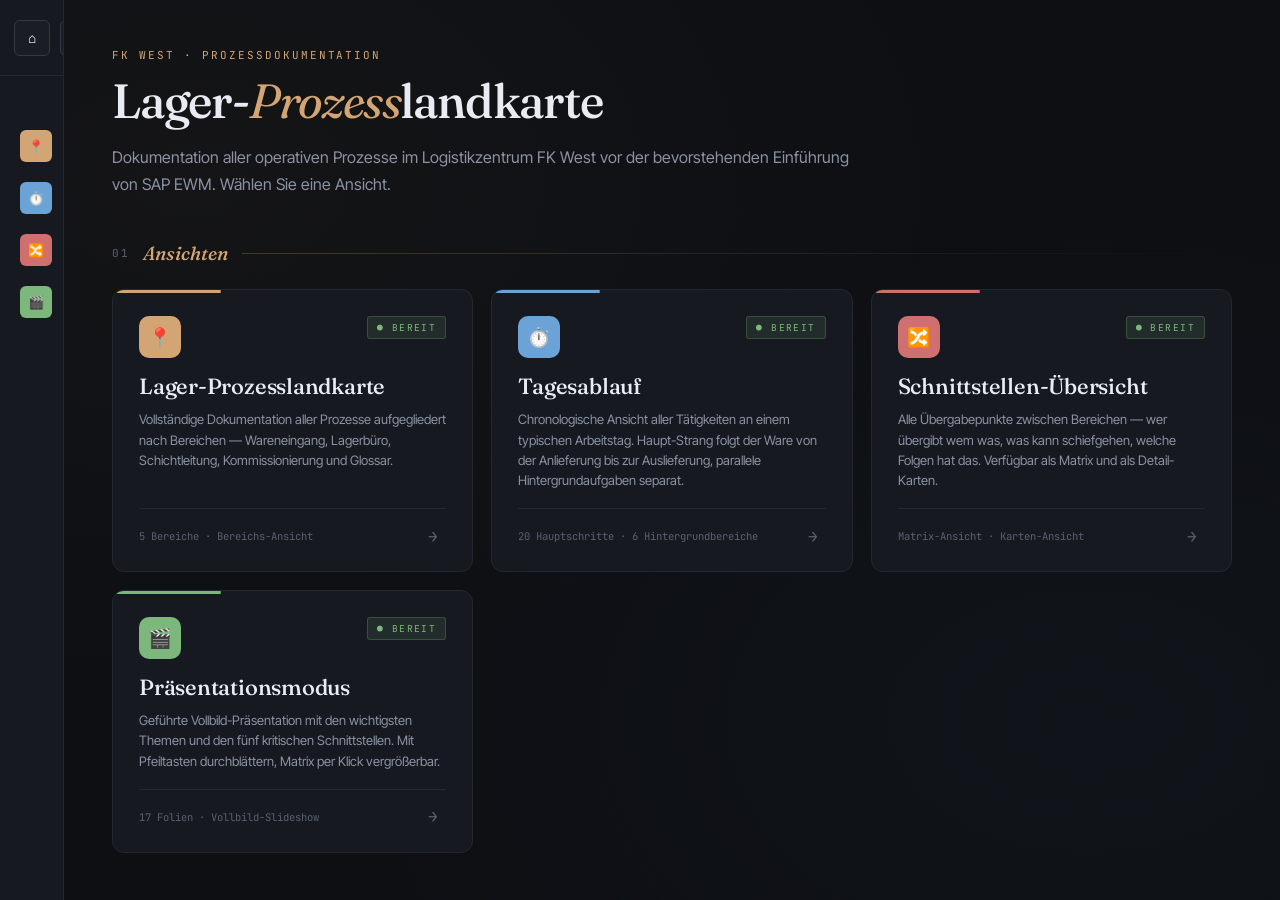
==== commit e8c7a111: "Add files via upload" ====
--- a/index.html
+++ b/index.html
@@ -2094,6 +2094,40 @@
     color: var(--accent);
     font-size: 16px;
     font-weight: 700;
+  }
+
+  .iface-typ-badge {
+    margin-left: auto;
+    padding: 4px 11px;
+    border-radius: 20px;
+    font-family: 'JetBrains Mono', monospace;
+    font-size: 9.5px;
+    font-weight: 600;
+    letter-spacing: 0.05em;
+    white-space: nowrap;
+  }
+  .iface-typ-badge.system { background: rgba(124, 184, 124, 0.13); color: #8fc98f; border: 1px solid rgba(124, 184, 124, 0.35); }
+  .iface-typ-badge.papier { background: rgba(212, 165, 116, 0.13); color: var(--accent); border: 1px solid rgba(212, 165, 116, 0.35); }
+  .iface-typ-badge.beides { background: rgba(168, 139, 201, 0.13); color: #bfa3d9; border: 1px solid rgba(168, 139, 201, 0.35); }
+
+  .iface-kontext {
+    background: rgba(107, 163, 214, 0.06);
+    border-left: 3px solid #6ba3d6;
+    border-radius: 0 6px 6px 0;
+    padding: 10px 14px;
+    margin-bottom: 16px;
+    font-size: 12.5px;
+    line-height: 1.55;
+    color: var(--text);
+  }
+  .iface-kontext-label {
+    font-family: 'JetBrains Mono', monospace;
+    font-size: 8.5px;
+    font-weight: 600;
+    letter-spacing: 0.16em;
+    text-transform: uppercase;
+    color: #6ba3d6;
+    margin-bottom: 5px;
   }
 
   .iface-section {
@@ -2797,6 +2831,137 @@
   }
   .matrix-overlay-close:hover { border-color: var(--accent); color: var(--accent); }
 
+  /* System vs Papier Folie */
+  .sp-stats {
+    display: grid;
+    grid-template-columns: 1fr 1fr 1fr;
+    gap: 16px;
+    margin-bottom: 24px;
+  }
+  .sp-stat {
+    background: var(--bg-elevated);
+    border: 1px solid var(--border);
+    border-radius: 14px;
+    padding: 22px 20px;
+    text-align: center;
+    border-top: 3px solid var(--sp-color, var(--accent));
+  }
+  .sp-stat.system { --sp-color: #7cb87c; }
+  .sp-stat.beides { --sp-color: #a88bc9; }
+  .sp-stat.papier { --sp-color: var(--accent); }
+  .sp-stat-num {
+    font-family: 'Fraunces', serif;
+    font-size: clamp(32px, 5vw, 56px);
+    font-weight: 500;
+    color: var(--sp-color, var(--accent));
+    line-height: 1;
+    margin-bottom: 10px;
+  }
+  .sp-stat-label {
+    font-size: clamp(11px, 1.4vw, 15px);
+    color: var(--text-muted);
+    line-height: 1.4;
+  }
+  .sp-stat-label strong { color: var(--text); font-weight: 600; }
+
+  .sp-syscol {
+    background: rgba(124, 184, 124, 0.06);
+    border: 1px solid rgba(124, 184, 124, 0.25);
+    border-radius: 12px;
+    padding: 18px 22px;
+  }
+  .sp-syscol-label {
+    font-family: 'JetBrains Mono', monospace;
+    font-size: clamp(10px, 1.2vw, 13px);
+    font-weight: 600;
+    letter-spacing: 0.1em;
+    text-transform: uppercase;
+    color: #8fc98f;
+    margin-bottom: 12px;
+  }
+  .sp-sys-list {
+    list-style: none;
+    padding: 0;
+    margin: 0;
+    display: grid;
+    grid-template-columns: 1fr 1fr;
+    gap: 8px 16px;
+    align-items: start;
+  }
+  .sp-sys-item {
+    background: rgba(124, 184, 124, 0.05);
+    border: 1px solid rgba(124, 184, 124, 0.22);
+    border-radius: 8px;
+    padding: 9px 14px;
+    cursor: pointer;
+    transition: background 0.2s, border-color 0.2s;
+  }
+  .sp-sys-item:hover {
+    background: rgba(124, 184, 124, 0.1);
+    border-color: rgba(124, 184, 124, 0.45);
+  }
+  .sp-sys-head {
+    display: flex;
+    align-items: center;
+    justify-content: space-between;
+    gap: 10px;
+  }
+  .sp-sys-flow {
+    font-weight: 500;
+    font-size: clamp(13px, 1.55vw, 17px);
+    line-height: 1.3;
+  }
+  .sp-sys-toggle {
+    flex-shrink: 0;
+    width: 20px; height: 20px;
+    border-radius: 50%;
+    background: rgba(124, 184, 124, 0.15);
+    color: #8fc98f;
+    display: flex;
+    align-items: center;
+    justify-content: center;
+    font-family: 'JetBrains Mono', monospace;
+    font-size: 14px;
+    font-weight: 600;
+  }
+  .sp-sys-detail {
+    max-height: 0;
+    overflow: hidden;
+    transition: max-height 0.35s cubic-bezier(0.32, 0.72, 0, 1);
+  }
+  .sp-sys-detail.open { max-height: 480px; }
+  .sp-sys-detail-kontext {
+    margin-top: 12px;
+    padding: 10px 12px;
+    background: rgba(107, 163, 214, 0.07);
+    border-left: 2px solid #6ba3d6;
+    border-radius: 0 5px 5px 0;
+    font-size: clamp(12px, 1.4vw, 15px);
+    line-height: 1.5;
+    color: var(--text);
+  }
+  .sp-sys-detail-row {
+    margin-top: 10px;
+    font-size: clamp(12px, 1.4vw, 15px);
+    line-height: 1.5;
+    color: var(--text-muted);
+  }
+  .sp-sys-detail-label {
+    display: block;
+    font-family: 'JetBrains Mono', monospace;
+    font-size: 9px;
+    font-weight: 600;
+    letter-spacing: 0.14em;
+    text-transform: uppercase;
+    color: #8fc98f;
+    margin-bottom: 3px;
+  }
+  .sp-sys-detail-label.risiko { color: #cf6f6f; }
+  @media (max-width: 760px) {
+    .sp-stats { grid-template-columns: 1fr; }
+    .sp-sys-list { grid-template-columns: 1fr; }
+  }
+
 </style>
 </head>
 <body>
@@ -2845,7 +3010,7 @@
       <div class="slide-stage" id="slideStage"></div>
       <div class="slide-controls" id="slideControls">
         <button class="slide-ctrl-btn" onclick="prevSlide()" title="Zurück">‹</button>
-        <span class="slide-counter" id="slideCounter">1 / 16</span>
+        <span class="slide-counter" id="slideCounter">1 / 17</span>
         <button class="slide-ctrl-btn" onclick="nextSlide()" title="Weiter">›</button>
       </div>
       <div class="slide-hint">Pfeiltasten ◂ ▸ blättern · Esc = beenden · F11 = Vollbild</div>
@@ -5166,6 +5331,9 @@
     to: 'Lieferant',
     fromColor: '#d4a574',
     toColor: '#a88bc9',
+    kontext: 'Der Lieferant trifft am Lagerbüro ein, bevor er zur Rampe weiterfährt. Das Lagerbüro hat die Chargenetiketten bereits vorab gedruckt und gibt sie im Tausch gegen den Lieferschein heraus.',
+    typ: 'beides',
+    typLabel: 'System + Papier',
     was: 'Der Lieferant bringt den Lieferschein. Das Lagerbüro händigt ihm die bereits im Lagerbüro gedruckten Chargenetiketten, den Wareneingangsbeleg und den Palettenschein aus.',
     wann: 'Bei jeder Anlieferung, bevor der Lieferant zur Rampe weiterfährt.',
     risiko: 'Etiketten oder Belege werden nicht oder falsch übergeben. Lieferant kann nicht eindeutig zugeordnet werden.',
@@ -5177,6 +5345,9 @@
     to: 'WE-Kontrolleure',
     fromColor: '#a88bc9',
     toColor: '#6ba3d6',
+    kontext: 'Der Lieferant ist an der Rampe angekommen und übergibt die Ware samt Papieren an die Wareneingangs-Kontrolle, die jetzt mit der Prüfung beginnt.',
+    typ: 'papier',
+    typLabel: 'überwiegend Papier',
     was: 'Physische Ware mit Begleitpapieren, Wareneingangsschein und Palettenschein.',
     wann: 'Bei Ankunft an der Rampe.',
     risiko: 'Papiere unvollständig, Ware passt nicht zur Bestellung, falsche Mengenangaben.',
@@ -5188,6 +5359,9 @@
     to: 'Lagerbüro',
     fromColor: '#6ba3d6',
     toColor: '#d4a574',
+    kontext: 'Die Wareneingangsprüfung ist abgeschlossen. Die Papiere mit allen handschriftlichen Vermerken und der Entscheidung wandern zurück ins Lagerbüro zur weiteren Verarbeitung im System.',
+    typ: 'papier',
+    typLabel: 'überwiegend Papier',
     was: 'Vom Lieferanten zurückkommende Papiere mit allen Vermerken, Mengen und Entscheidung des Wareneingangs.',
     wann: 'Nach Abschluss der WE-Prüfung, wenn der Fahrer das Lager wieder verlässt.',
     risiko: 'Vermerke fehlen oder sind unleserlich. Vorbehaltsvermerk geht verloren.',
@@ -5199,6 +5373,9 @@
     to: 'Einkauf',
     fromColor: '#6ba3d6',
     toColor: '#d4b867',
+    kontext: 'Bei der Prüfung wurde ein Qualitätsmangel festgestellt. Die Kontrolleure halten ihn per Scanner-Foto fest und leiten ihn digital an den Einkauf weiter, damit dieser entscheiden kann.',
+    typ: 'system',
+    typLabel: 'nur System',
     was: 'Fotos und QM-Gründe bei Qualitätsmängeln direkt aus dem Scanner.',
     wann: 'Sofort nach Feststellung von Mängeln.',
     risiko: 'Fotos werden vergessen oder nicht weitergeleitet. Einkauf sieht den Mangel nicht.',
@@ -5210,6 +5387,9 @@
     to: 'WE-Kontrolleure',
     fromColor: '#d4b867',
     toColor: '#6ba3d6',
+    kontext: 'Der Einkauf hat die Fotos und QM-Gründe gesichtet, während die Ware noch an der Rampe steht. Jetzt gibt er die Anweisung zurück, wie weiter verfahren werden soll.',
+    typ: 'system',
+    typLabel: 'nur System',
     was: 'Rückmeldung zur Qualitätsentscheidung und Anweisung, wie mit der beanstandeten Ware verfahren werden soll.',
     wann: 'Nach Auswertung der Fotos und QM-Gründe, während die Ware noch an der Rampe steht.',
     risiko: 'Rückmeldung erfolgt zu spät. Lieferant wartet, Rampe blockiert.',
@@ -5221,6 +5401,9 @@
     to: 'Lieferant',
     fromColor: '#d4b867',
     toColor: '#a88bc9',
+    kontext: 'Bei einer strittigen Anlieferung nimmt der Einkauf direkt Kontakt zum Lieferanten auf, um Konditionen oder Mängel zu klären, bevor final entschieden wird.',
+    typ: 'system',
+    typLabel: 'telefonisch / digital',
     was: 'Direkte Klärung zu Konditionen, Mängeln oder Mengenabweichungen bei strittigen Anlieferungen.',
     wann: 'Bei Eskalation während der Wareneingangsprüfung.',
     risiko: 'Klärung dauert zu lange, Lieferant reagiert nicht erreichbar.',
@@ -5232,6 +5415,9 @@
     to: 'Lagerbüro',
     fromColor: '#d4b867',
     toColor: '#d4a574',
+    kontext: 'Der Einkauf hat alle Informationen ausgewertet und trifft die finale Entscheidung über die Ware. Diese geht zurück ans Lagerbüro, das sie im System umsetzt.',
+    typ: 'system',
+    typLabel: 'nur System',
     was: 'Finale Entscheidung über die Ware: Freigabe, Sortieren oder Verweigerung. Bei Reklamation Anlage durch Einkauf oder Lagerbüro.',
     wann: 'Nach Auswertung der Fotos und QM-Gründe.',
     risiko: 'Entscheidung dauert zu lange. Q-Ware blockiert Lagerplatz. Reklamation wird vergessen.',
@@ -5243,6 +5429,9 @@
     to: 'WE-Kontrolleure',
     fromColor: '#d4a574',
     toColor: '#6ba3d6',
+    kontext: 'Eine Retoure wurde angenommen. Das Lagerbüro bereitet das Kontrollblatt mit den Grunddaten vor; die WE-Kontrolleure ergänzen vor Ort an der Ware die restlichen Angaben.',
+    typ: 'papier',
+    typLabel: 'überwiegend Papier',
     was: 'Retouren-Kontrollblatt mit vorausgefüllten Grunddaten. Verpackung, LOS-Nummer, Grund und Palettenanzahl werden vor Ort von den WE-Kontrolleuren ergänzt.',
     wann: 'Nach Annahme einer Retoure, vor der Stichprobenkontrolle.',
     risiko: 'Zettel hängt nicht an der richtigen Ware. Grund wird nicht eingetragen.',
@@ -5254,6 +5443,9 @@
     to: 'Kommissionierer',
     fromColor: '#d4a574',
     toColor: '#7cb87c',
+    kontext: 'Die Aufträge sind gedruckt. Das Lagerbüro bereitet die Kommissionierscheine auf, erfasst sie im Excel-Tracking und gibt sie zur Verteilung an die Fläche weiter.',
+    typ: 'beides',
+    typLabel: 'System + Papier',
     was: 'Kommissionierscheine — vorbereitet, getackert, mit Abteilungsvermerk und im Excel-Tracking erfasst.',
     wann: 'Im Tagesverlauf, sobald Aufträge gedruckt sind.',
     risiko: 'Schein fehlt im Tracking, geht verloren, wird falsch zugeordnet.',
@@ -5265,6 +5457,9 @@
     to: 'Kommissionierer',
     fromColor: '#cf6f6f',
     toColor: '#7cb87c',
+    kontext: 'Die vorbereiteten Scheine liegen bereit. Die Schichtleitung teilt sie den einzelnen Kommissionierern nach Abteilung und Belastung zu.',
+    typ: 'papier',
+    typLabel: 'überwiegend Papier',
     was: 'Zuteilung der einzelnen Kommi-Scheine an die jeweiligen Kommissionierer auf der Fläche.',
     wann: 'Im Tagesverlauf, je nach Schein-Eingang und Belastung.',
     risiko: 'Falsche Zuteilung an einen Mitarbeiter ohne Fachgebiet der Abteilung.',
@@ -5276,6 +5471,9 @@
     to: 'Lagerbüro',
     fromColor: '#7cb87c',
     toColor: '#d4a574',
+    kontext: 'Der Auftrag ist gepickt und die Ware steht an der Rampe. Der Kommi-Schein teilt sich jetzt: Das Original geht zur Ausbuchung zurück, die Kopie bleibt an der Ware.',
+    typ: 'beides',
+    typLabel: 'System + Papier',
     was: 'Original des Kommi-Scheins zur Ausbuchung. Die Kopie bleibt an der Ware an der Rampe für Vendel. Splitvermerk ggf. auf der Rückseite.',
     wann: 'Nach Abschluss des Picks und Bereitstellung an der Rampe.',
     risiko: 'Splitvermerk wird übersehen. Original landet im falschen Kästchen. Kopie an der Rampe fehlt.',
@@ -5287,6 +5485,9 @@
     to: 'Schichtleitung',
     fromColor: '#7cb87c',
     toColor: '#cf6f6f',
+    kontext: 'Während des Pickens stößt der Kommissionierer auf ein Problem — fehlende Ware oder einen Engpass. Er meldet es an die Schichtleitung, damit diese gegensteuern kann.',
+    typ: 'papier',
+    typLabel: 'mündlich / Papier',
     was: 'Rückmeldung bei Problemen auf der Fläche — fehlende Ware, unklare Lagerorte, Engpässe in der eigenen Abteilung.',
     wann: 'Laufend während der Kommissionierung.',
     risiko: 'Probleme werden nicht gemeldet, sondern eigenmächtig gelöst.',
@@ -5298,6 +5499,9 @@
     to: 'Vendel',
     fromColor: '#d4a574',
     toColor: '#cf6f6f',
+    kontext: 'Der LKW ist fertig beladen. Das Lagerbüro hat ausgebucht, der Lieferschein wurde automatisch zweifach gedruckt. Jetzt gehen die richtigen Papiere an Vendel für die Auslieferung.',
+    typ: 'beides',
+    typLabel: 'System + Papier',
     was: 'Lieferschein in zweifacher Ausfertigung zusammen mit der Kommi-Schein-Kopie, mit eingetragener Paletten-Anzahl. Vendel behält ein Lieferschein-Exemplar und übergibt das zweite beim GHB.',
     wann: 'Erst wenn die Tour bzw. der LKW komplett fertig beladen ist.',
     risiko: 'Falscher Lieferschein zum Kommi-Schein zugeordnet. Paletten falsch eingetragen. Nur ein Exemplar gedruckt statt zwei.',
@@ -5309,6 +5513,9 @@
     to: 'Lagerbüro',
     fromColor: '#cf6f6f',
     toColor: '#d4a574',
+    kontext: 'Vendel hat die Rampe kontrolliert. Die Kommi-Schein-Kopien kommen zurück; bei Differenzen zwischen Ware und Schein gibt es eine Rückfrage ans Lagerbüro.',
+    typ: 'papier',
+    typLabel: 'überwiegend Papier',
     was: 'Rückgabe der Kommi-Schein-Kopien nach Rampenkontrolle. Rückfrage bei Differenzen zwischen physischer Ware und Schein.',
     wann: 'Während der Rampenkontrolle bei Differenzen, sowie nach Beladungs-Abschluss eines LKW.',
     risiko: 'Differenzen werden zu spät gemeldet. LKW fährt mit Fehlmenge ab.',
@@ -5320,6 +5527,9 @@
     to: 'Kunde (GHB)',
     fromColor: '#cf6f6f',
     toColor: '#d4b867',
+    kontext: 'Der LKW ist beim Großhandelsbetrieb des Kunden angekommen. Vendel übergibt das zweite Lieferschein-Exemplar als Nachweis zur angelieferten Ware.',
+    typ: 'papier',
+    typLabel: 'nur Papier',
     was: 'Ein Exemplar des Lieferscheins wird beim GHB übergeben — als Nachweis und Begleitpapier zur angelieferten Ware.',
     wann: 'Bei Ankunft des LKW am Großhandelsbetrieb des Kunden.',
     risiko: 'Lieferschein wird vergessen oder geht verloren. Falscher Lieferschein übergeben.',
@@ -5331,6 +5541,9 @@
     to: 'Lohnbearbeiter',
     fromColor: '#d4a574',
     toColor: '#a88bc9',
+    kontext: 'Ein Lohnbearbeitungs-Auftrag wurde angelegt und der Dienstleister kommt zur Abholung. Das Lagerbüro übergibt Beleg, Chargenetikett und die zugehörige Ware.',
+    typ: 'beides',
+    typLabel: 'System + Papier',
     was: 'Einkaufsbeleg, Chargenetikett und Ware für die Lohnbearbeitung (Hartmann, Landgard).',
     wann: 'Bei Anlage des Lohnbearbeitungs-Auftrags und Abholung durch den Lohnbearbeiter.',
     risiko: 'Ware ohne Papiere mitgenommen. Falsche Charge übergeben.',
@@ -5342,6 +5555,9 @@
     to: 'Lagerbüro',
     fromColor: '#a88bc9',
     toColor: '#d4a574',
+    kontext: 'Die Lohnbearbeitung ist abgeschlossen. Der Dienstleister liefert die sortierte oder umgepackte Ware zurück; das Lagerbüro bucht die Mengen wieder ein.',
+    typ: 'beides',
+    typLabel: 'System + Papier',
     was: 'Rücklieferung der sortierten oder umgepackten Ware mit Mengenangabe und Anteil nicht verkaufsfähiger Ware (Kipp).',
     wann: 'Nach Abschluss der Lohnbearbeitung.',
     risiko: 'Mengen stimmen nicht mit dem Auftrag überein. Kipp-Anteil nicht dokumentiert.',
@@ -5353,6 +5569,9 @@
     to: 'Lohnbearbeiter',
     fromColor: '#7cb87c',
     toColor: '#a88bc9',
+    kontext: 'Das Lagerbüro hat den Lohnbearbeitungs-Auftrag angelegt. Ein Kommissionierer holt die Ware aus dem Lager und stellt sie für den Dienstleister bereit.',
+    typ: 'papier',
+    typLabel: 'physische Ware',
     was: 'Bereitstellung der für die Lohnbearbeitung vorgesehenen Ware an der Übergabestelle.',
     wann: 'Nach Anlage des Lohnbearbeitungs-Auftrags durch das Lagerbüro.',
     risiko: 'Falsche Ware oder Charge bereitgestellt.',
@@ -5364,6 +5583,9 @@
     to: 'Lagerbüro',
     fromColor: '#a88bc9',
     toColor: '#d4a574',
+    kontext: 'Frutania fährt täglich die Touren für Netto. Morgens kommen die Rollkarten über Vendel zurück, nachmittags liefert der Fahrer Retouren und Leerpaletten an.',
+    typ: 'papier',
+    typLabel: 'überwiegend Papier',
     was: 'Rollkarten mit gefahrenen Mengen pro Filiale (über Vendel zurück), plus von Netto-GHBs zurückgehende Retouren und Leerpaletten durch den Fahrer.',
     wann: 'Täglich morgens (Rollkarten) und nachmittags (Anlieferung durch den Fahrer).',
     risiko: 'Rollkarte fehlt. Mengen falsch summiert. Werktags-14-Uhr-Frist wird überschritten.',
@@ -5375,6 +5597,9 @@
     to: 'Frutania-Verteiler',
     fromColor: '#d4a574',
     toColor: '#a88bc9',
+    kontext: 'Das Lagerbüro hat aus den Rollkarten den Paletten-Saldo gebildet. Dieser geht als PDF per E-Mail an den Verteiler, damit das Paletten-Konto bei allen Beteiligten stimmt.',
+    typ: 'system',
+    typLabel: 'nur System',
     was: 'Tägliche Paletten-Abrechnung als PDF (Tabelle plus eingescannte Rollkarten) per E-Mail an den Verteiler.',
     wann: 'Täglich nach Bildung des Paletten-Saldos.',
     risiko: 'E-Mail wird vergessen, falscher Saldo, falsche Empfänger.',
@@ -5386,6 +5611,9 @@
     to: 'Lagerbüro',
     fromColor: '#a88bc9',
     toColor: '#d4a574',
+    kontext: 'Eine Kunden-Retoure kommt zurück. Vendel lädt die Ware ab und legt die Belege ins Kästchen für rückläufige Scheine; teils gibt es eine Vorab-Anmeldung per Mail.',
+    typ: 'papier',
+    typLabel: 'überwiegend Papier',
     was: 'Anlieferung von Kunden-Retouren. Vendel lädt die Ware ab und legt die Belege ins Kästchen für rückläufige Kommissionsscheine.',
     wann: 'Im Tagesverlauf, teils nach vorheriger Anmeldung per E-Mail.',
     risiko: 'Retoure ohne Beleg, keine Vorab-Anmeldung, unklare Zuordnung.',
@@ -5397,6 +5625,9 @@
     to: 'Einkauf',
     fromColor: '#d4a574',
     toColor: '#d4b867',
+    kontext: 'Die zurückgekommene oder beanstandete Ware ist gesichtet. Das Lagerbüro fragt beim Einkauf nach, welcher Verwertungsweg gewählt werden soll.',
+    typ: 'system',
+    typLabel: 'nur System',
     was: 'Rückfrage zum Verwertungsweg bei Retouren und Reklamationen (Bestand, Wieskirchen, Tafel, Sortierung, Entsorgung).',
     wann: 'Nach Sichtung der zurückgekommenen oder beanstandeten Ware.',
     risiko: 'Verwertungsweg wird ohne Rücksprache festgelegt.',
@@ -5408,6 +5639,9 @@
     to: 'Fläche (alle Rollen)',
     fromColor: '#cf6f6f',
     toColor: '#7cb87c',
+    kontext: 'Vor Schichtbeginn entstehen im System die WE-Vorschaulisten. Die Schichtleitung druckt sie aus und verteilt sie an alle auf der Fläche — die Grundlage für die Personalverteilung.',
+    typ: 'beides',
+    typLabel: 'System + Papier',
     was: 'Listen aus der WE-Vorschauliste — zeigen welche Ware kommt, welche Abteilung wie stark belastet ist. Werden an alle Mitarbeiter auf der Fläche verteilt (Kommissionierer, WE-Kontrolleure, Schichtleiter).',
     wann: 'Vor Schichtbeginn, noch bevor die Ware eintrifft.',
     risiko: 'Listen werden vergessen zu verteilen. Personal nicht informiert.',
@@ -5419,6 +5653,9 @@
     to: 'Lagerbüro',
     fromColor: '#cf6f6f',
     toColor: '#d4a574',
+    kontext: 'Im laufenden Betrieb erreicht das Lagerbüro niemanden auf der Fläche. Die Schichtleitung springt ein und übernimmt die Rampenzuweisung; am Tagesende geht es um die Inventur-Abstimmung.',
+    typ: 'system',
+    typLabel: 'mündlich / System',
     was: 'Rampenzuweisung als Eskalation, wenn das Lagerbüro niemanden erreicht. Abstimmung zum Tagesabschluss und zur Inventur.',
     wann: 'Im laufenden Betrieb bei Eskalationen sowie am Tagesende.',
     risiko: 'Eskalation kommt zu spät, Rampe falsch zugewiesen.',
@@ -5430,6 +5667,9 @@
     to: 'Einkauf',
     fromColor: '#cf6f6f',
     toColor: '#d4b867',
+    kontext: 'In der Auslieferungs-Übersicht oder Schein-Nachverfolgung fällt eine Auffälligkeit auf — ein stornierter Schein oder eine Mengenänderung. Die Klärung läuft mit dem Einkauf, aktuell über das Lagerbüro.',
+    typ: 'system',
+    typLabel: 'nur System',
     was: 'Rückfragen bei stornierten Scheinen, Klärung von Mengenänderungen und Charge-Tausch.',
     wann: 'Bei Auffälligkeiten in der Auslieferungs-Übersicht oder Schein-Nachverfolgung (aktuell über das Lagerbüro).',
     risiko: 'Kommunikation verzögert sich. Falsche Annahmen treffen.',
@@ -5949,7 +6189,11 @@
 
   // === BLOCK: ABSCHLUSS ===
 
-  // 14 — Das gemeinsame Muster
+  // 14 — System vs. Papier (Auswertung)
+  {
+    systemPapier: true
+  },
+  // 15 — Das gemeinsame Muster
   {
     html:
       '<div class="slide-eyebrow">Die Erkenntnis</div>' +
@@ -6052,11 +6296,63 @@
         '</div>';
     } else if (s.matrix) {
       inner = renderMatrixSlide();
+    } else if (s.systemPapier) {
+      inner = renderSystemPapierSlide();
     } else {
       inner = s.html;
     }
     return '<div class="slide" data-slide="' + i + '">' + inner + '</div>';
   }).join('');
+}
+
+function renderSystemPapierSlide() {
+  // Zählung nach Typ aus den echten Schnittstellen-Daten
+  let nSystem = 0, nPapier = 0, nBeides = 0;
+  const systemListe = [];
+  schnittstellen.forEach(function(s) {
+    if (s.typ === 'system') { nSystem++; systemListe.push(s); }
+    else if (s.typ === 'papier') { nPapier++; }
+    else { nBeides++; }
+  });
+
+  // Liste der reinen System-Schnittstellen — aufklappbar mit Details
+  const sysItems = systemListe.map(function(s, i) {
+    const detail =
+      (s.kontext ? '<div class="sp-sys-detail-kontext">' + s.kontext + '</div>' : '') +
+      '<div class="sp-sys-detail-row"><span class="sp-sys-detail-label">Was läuft</span>' + s.was + '</div>' +
+      '<div class="sp-sys-detail-row"><span class="sp-sys-detail-label risiko">Knackpunkt</span>' + s.risiko + '</div>' +
+      '<div class="sp-sys-detail-row"><span class="sp-sys-detail-label risiko">Folge</span>' + s.folgen + '</div>';
+    return '<li class="sp-sys-item" onclick="toggleSysItem(event, ' + i + ')">' +
+        '<div class="sp-sys-head">' +
+          '<span class="sp-sys-flow">' + s.from + ' → ' + s.to + '</span>' +
+          '<span class="sp-sys-toggle" id="sp-toggle-' + i + '">+</span>' +
+        '</div>' +
+        '<div class="sp-sys-detail" id="sp-detail-' + i + '">' + detail + '</div>' +
+      '</li>';
+  }).join('');
+
+  return '' +
+    '<div class="slide-eyebrow">Wo läuft die Information?</div>' +
+    '<h2><em>System</em> oder <em>Papier</em></h2>' +
+    '<p class="slide-lead" style="font-size:clamp(14px,1.8vw,19px); margin-bottom:20px;">Nicht jede Schnittstelle ist Papier. Schon heute laufen einige rein digital — und genau die zeigen, wohin die Reise mit EWM geht.</p>' +
+    '<div class="sp-stats">' +
+      '<div class="sp-stat system"><div class="sp-stat-num">' + nSystem + '</div><div class="sp-stat-label">laufen <strong>nur im System</strong><br>schon heute digital</div></div>' +
+      '<div class="sp-stat beides"><div class="sp-stat-num">' + nBeides + '</div><div class="sp-stat-label">sind <strong>Papier + System</strong><br>parallel, oft die Bruchstelle</div></div>' +
+      '<div class="sp-stat papier"><div class="sp-stat-num">' + nPapier + '</div><div class="sp-stat-label">laufen <strong>überwiegend Papier</strong><br>größtes Digitalisierungs-Potenzial</div></div>' +
+    '</div>' +
+    '<div class="sp-syscol">' +
+      '<div class="sp-syscol-label">Diese ' + nSystem + ' laufen bereits rein digital — zum Aufklappen anklicken</div>' +
+      '<ul class="sp-sys-list">' + sysItems + '</ul>' +
+    '</div>';
+}
+
+function toggleSysItem(ev, i) {
+  ev.stopPropagation();
+  const detail = document.getElementById('sp-detail-' + i);
+  const toggle = document.getElementById('sp-toggle-' + i);
+  if (!detail) return;
+  const isOpen = detail.classList.toggle('open');
+  if (toggle) toggle.textContent = isOpen ? '\u2212' : '+';
 }
 
 function buildMatrixTable(extraClass) {
@@ -6171,6 +6467,7 @@
       const ov = document.getElementById('matrixOverlay');
       if (ov && ov.classList.contains('open')) return;
       if (e.target.closest('.slide-matrix-visual')) return;
+      if (e.target.closest('.sp-sys-item')) return;
       nextSlide();
     });
   }
@@ -6461,7 +6758,7 @@
     icon: '🎬',
     color: '#7cb87c',
     description: 'Geführte Vollbild-Präsentation mit den wichtigsten Themen und den fünf kritischen Schnittstellen. Mit Pfeiltasten durchblättern, Matrix per Klick vergrößerbar.',
-    statsLine: '16 Folien · Vollbild-Slideshow'
+    statsLine: '17 Folien · Vollbild-Slideshow'
   }
 ];
 
@@ -6832,13 +7129,18 @@
   let html = intro + '<div class="iface-grid">';
   filtered.forEach(s => {
     const bereicheList = (s.bereiche || []).map(b => '<li>' + b + '</li>').join('');
+    const typClass = s.typ === 'system' ? 'system' : (s.typ === 'papier' ? 'papier' : 'beides');
+    const typBadge = s.typLabel ? '<span class="iface-typ-badge ' + typClass + '">' + s.typLabel + '</span>' : '';
+    const kontextBox = s.kontext ? '<div class="iface-kontext"><div class="iface-kontext-label">Worum geht es</div>' + s.kontext + '</div>' : '';
     html += '' +
       '<div class="iface-card">' +
         '<div class="iface-flow">' +
           '<span class="iface-actor" style="--actor-color: ' + s.fromColor + '"><span class="iface-actor-dot"></span>' + s.from + '</span>' +
           '<span class="iface-arrow">→</span>' +
           '<span class="iface-actor" style="--actor-color: ' + s.toColor + '"><span class="iface-actor-dot"></span>' + s.to + '</span>' +
+          typBadge +
         '</div>' +
+        kontextBox +
         '<div class="iface-section">' +
           '<div class="iface-label">Was wird übergeben</div>' +
           '<p class="iface-text">' + s.was + '</p>' +
